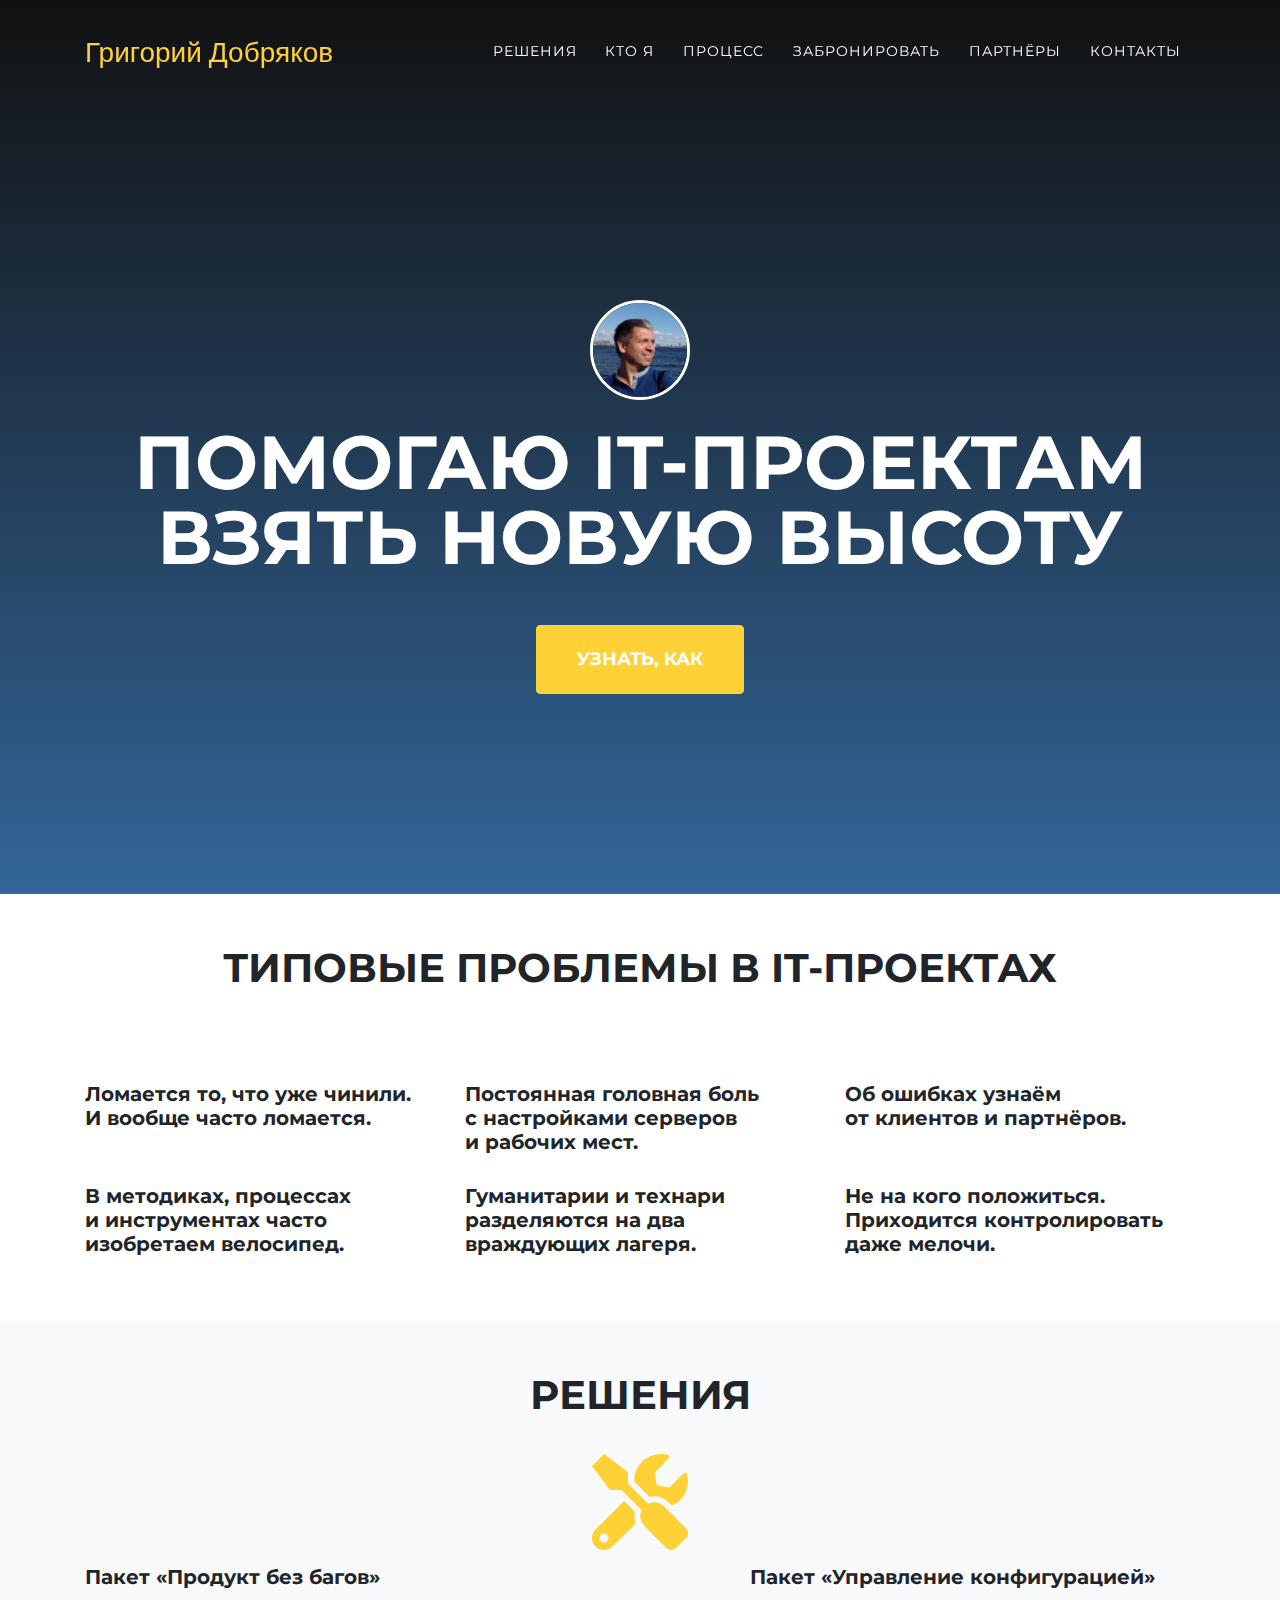
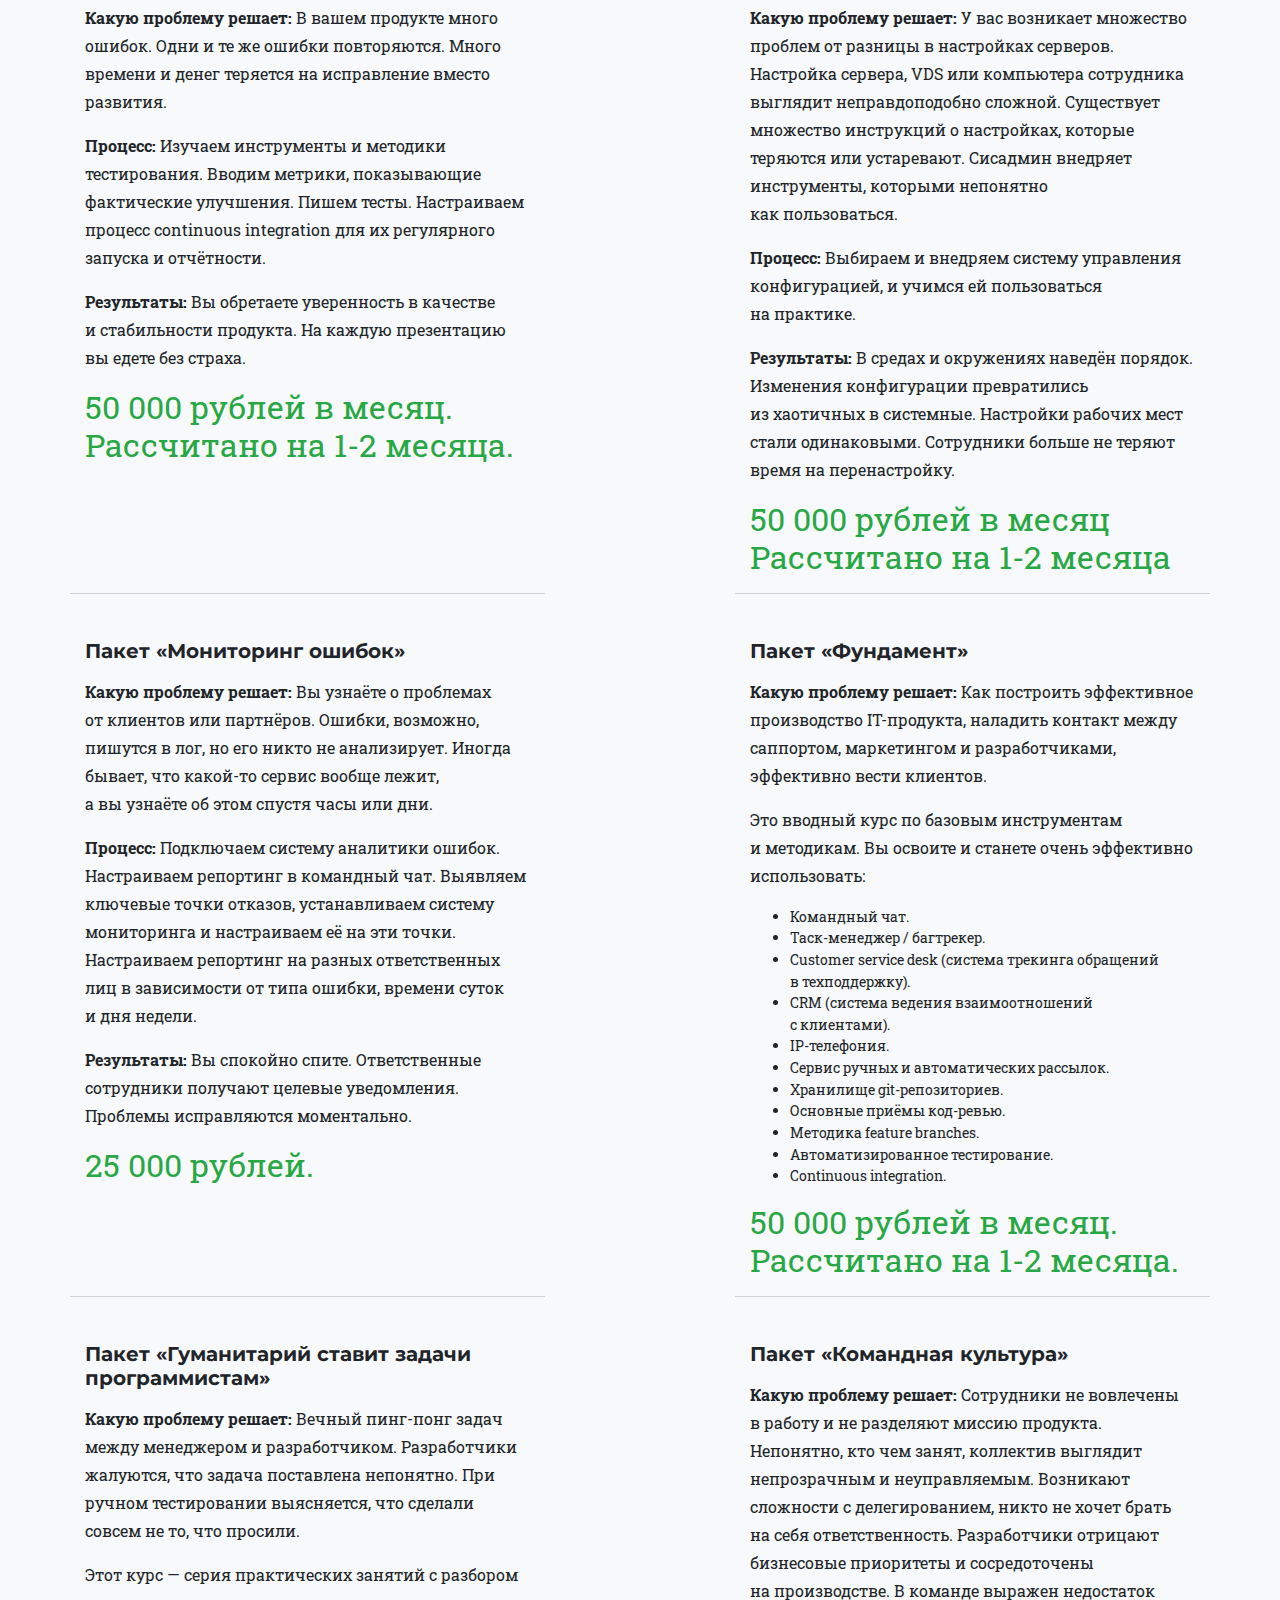
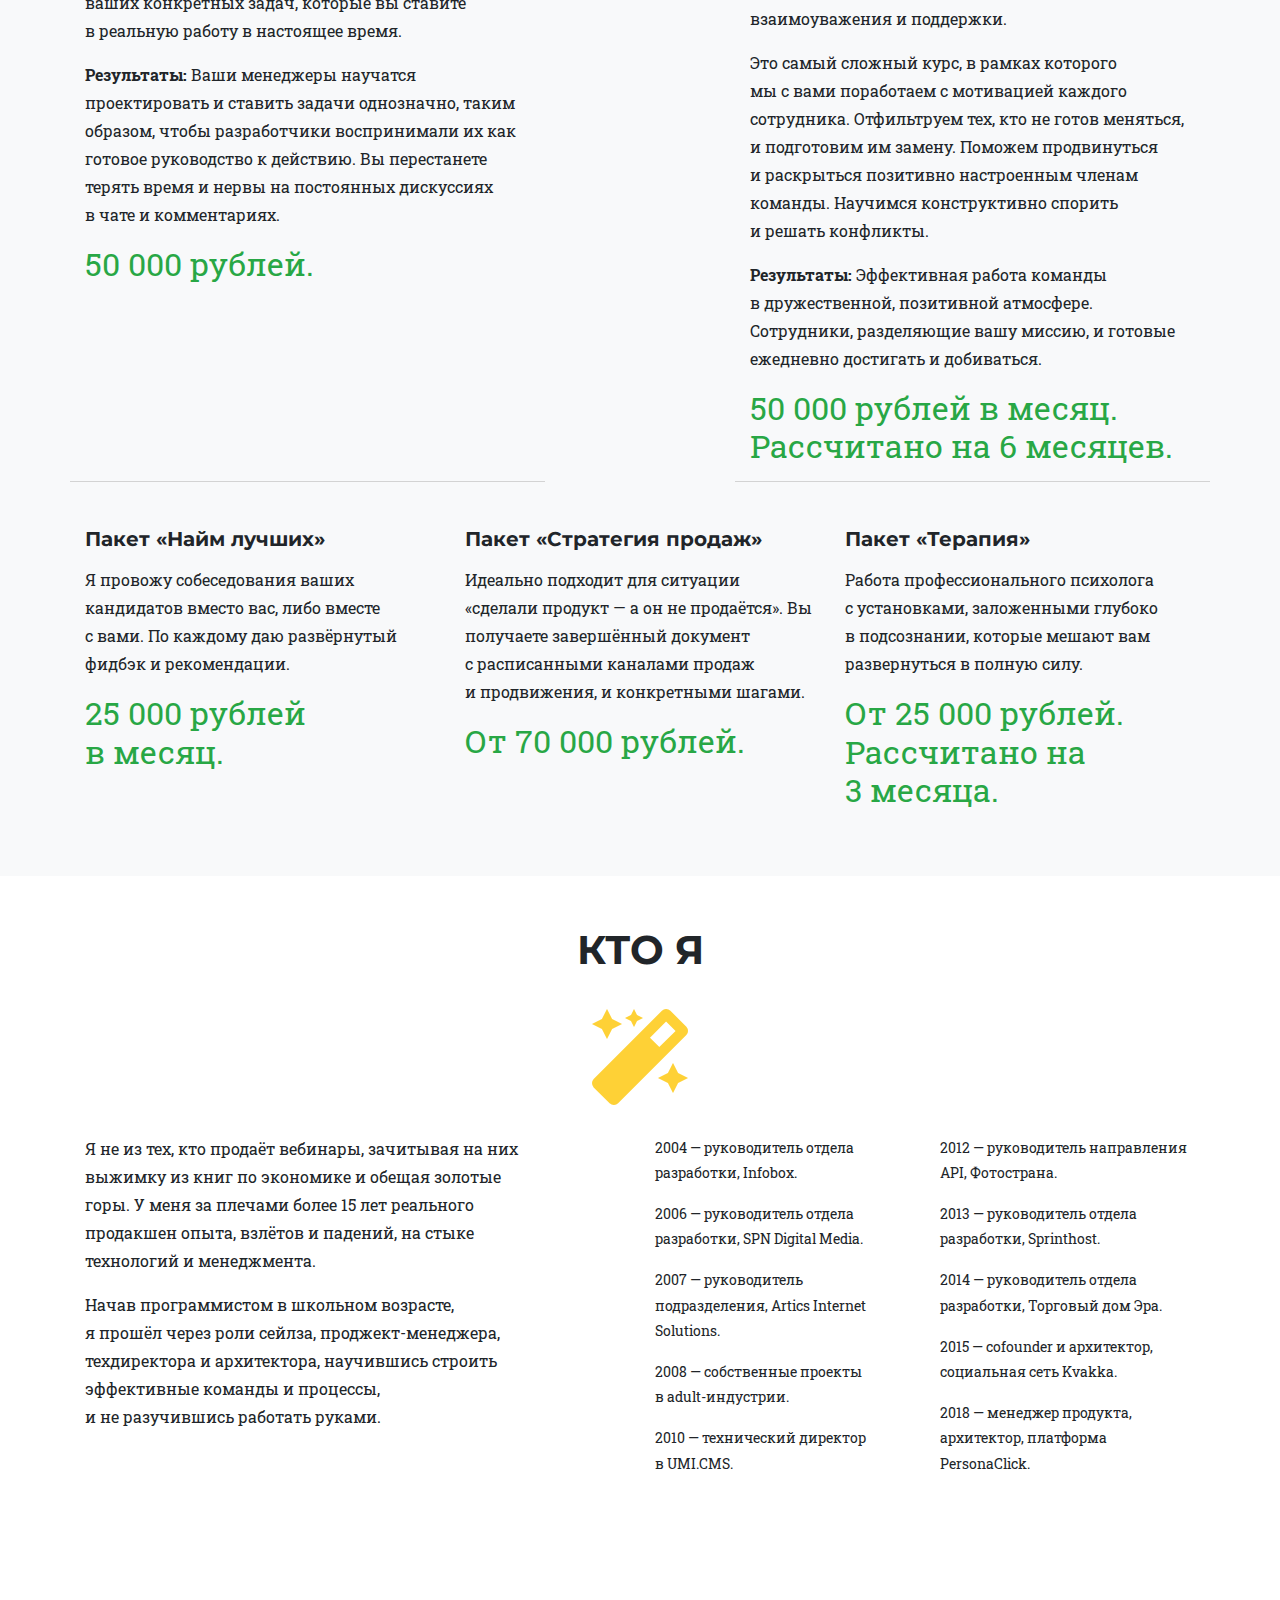
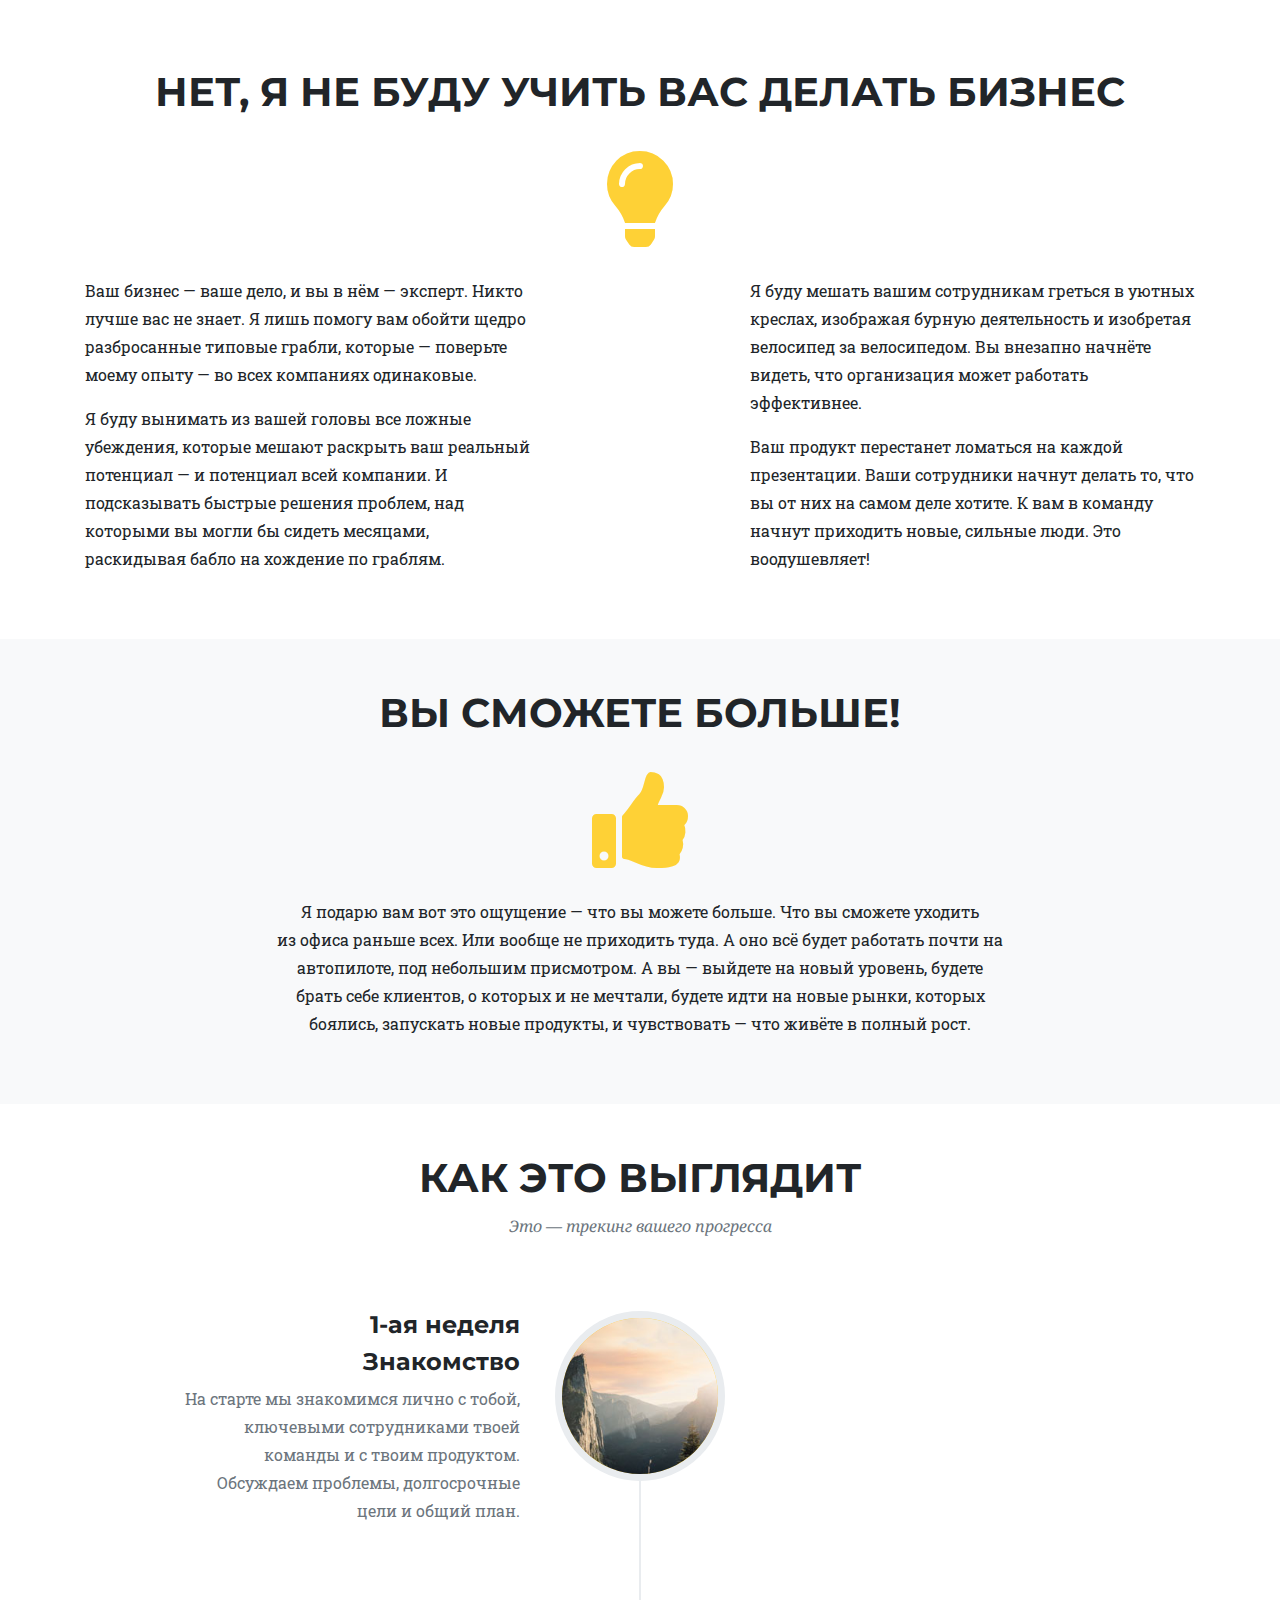
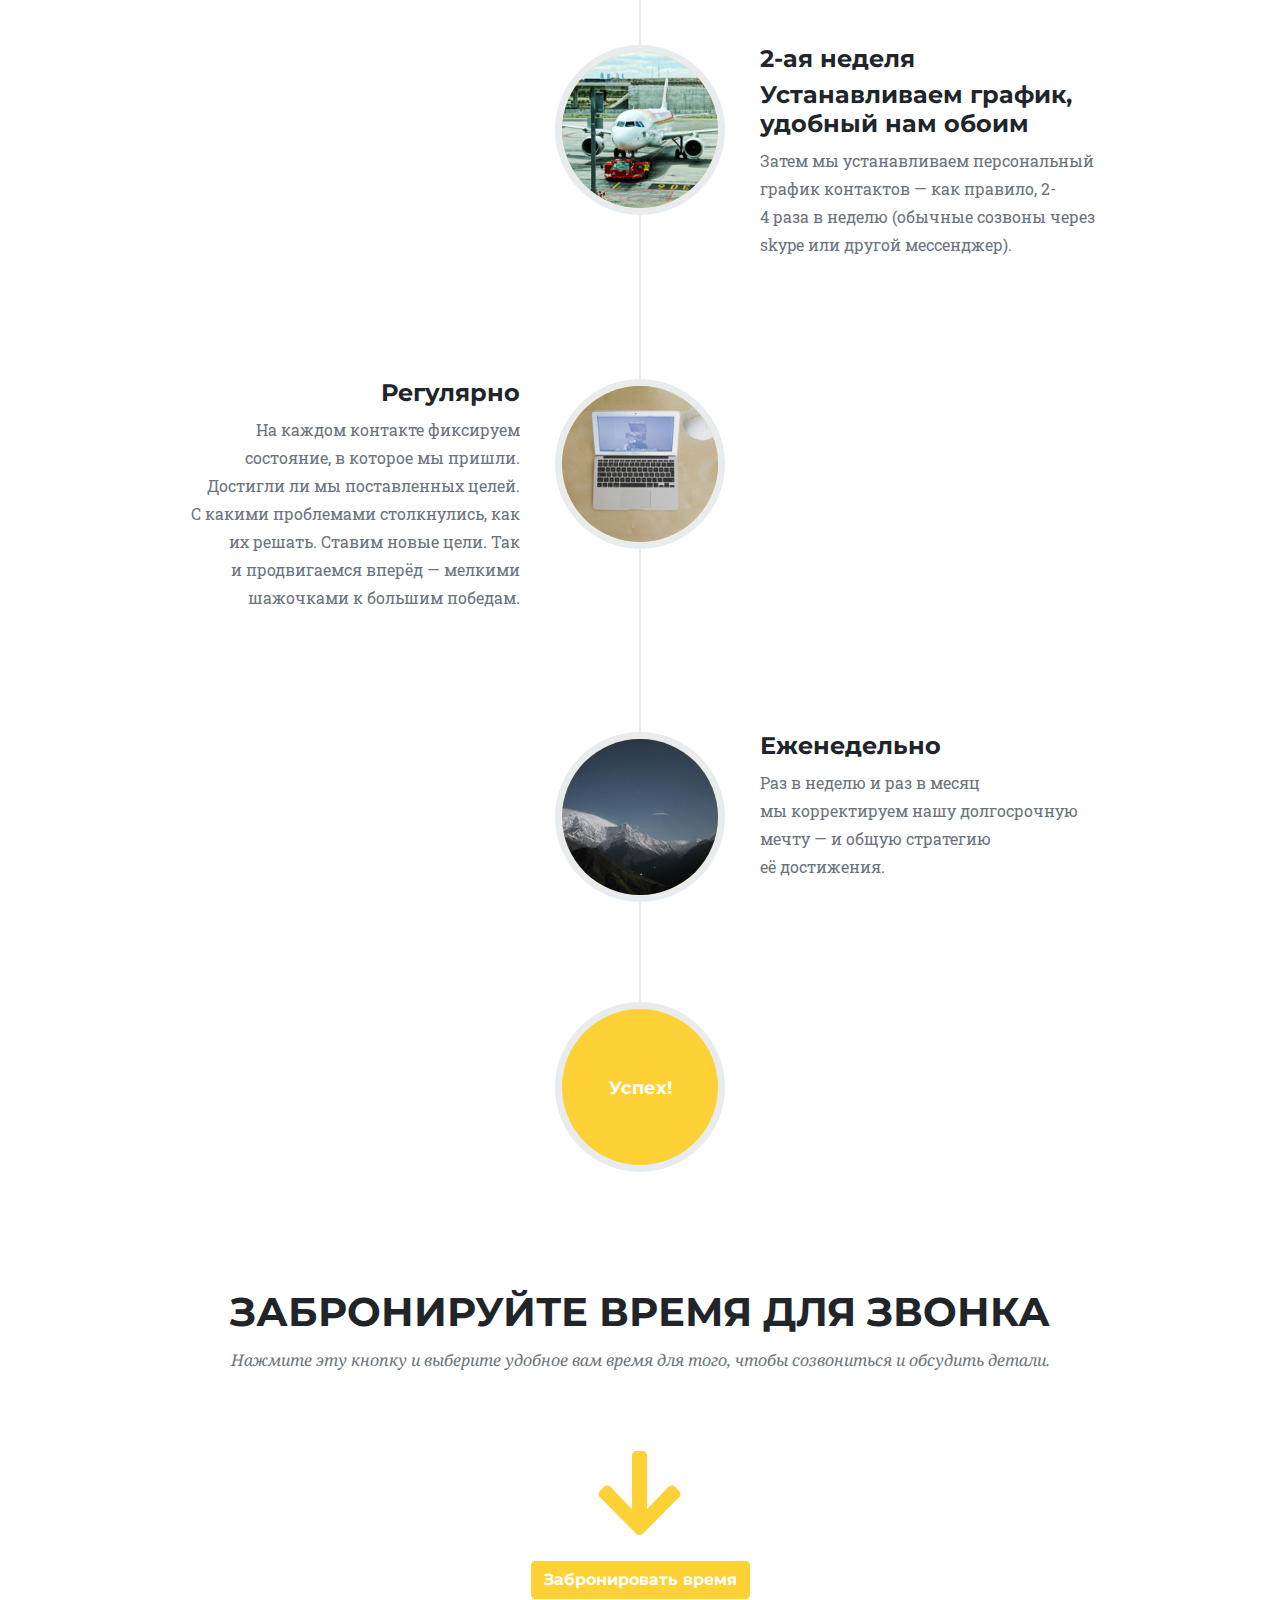
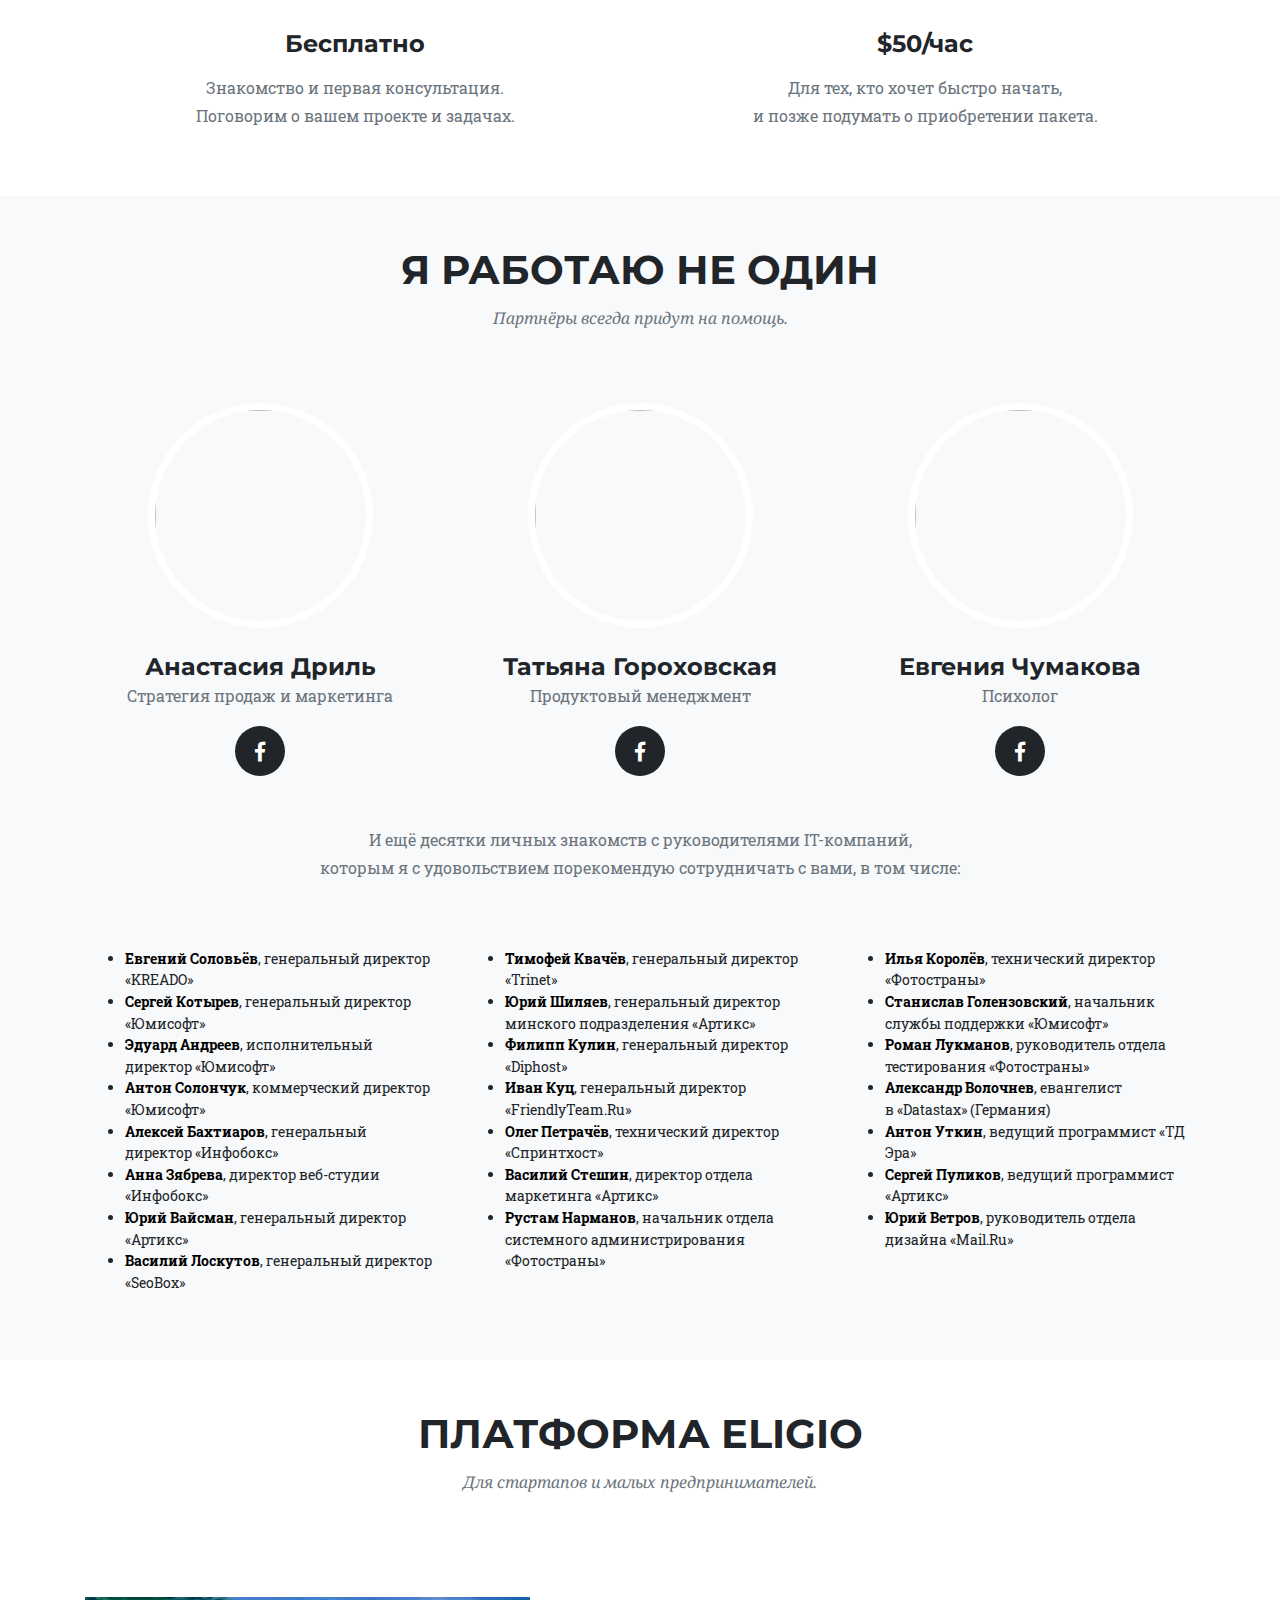
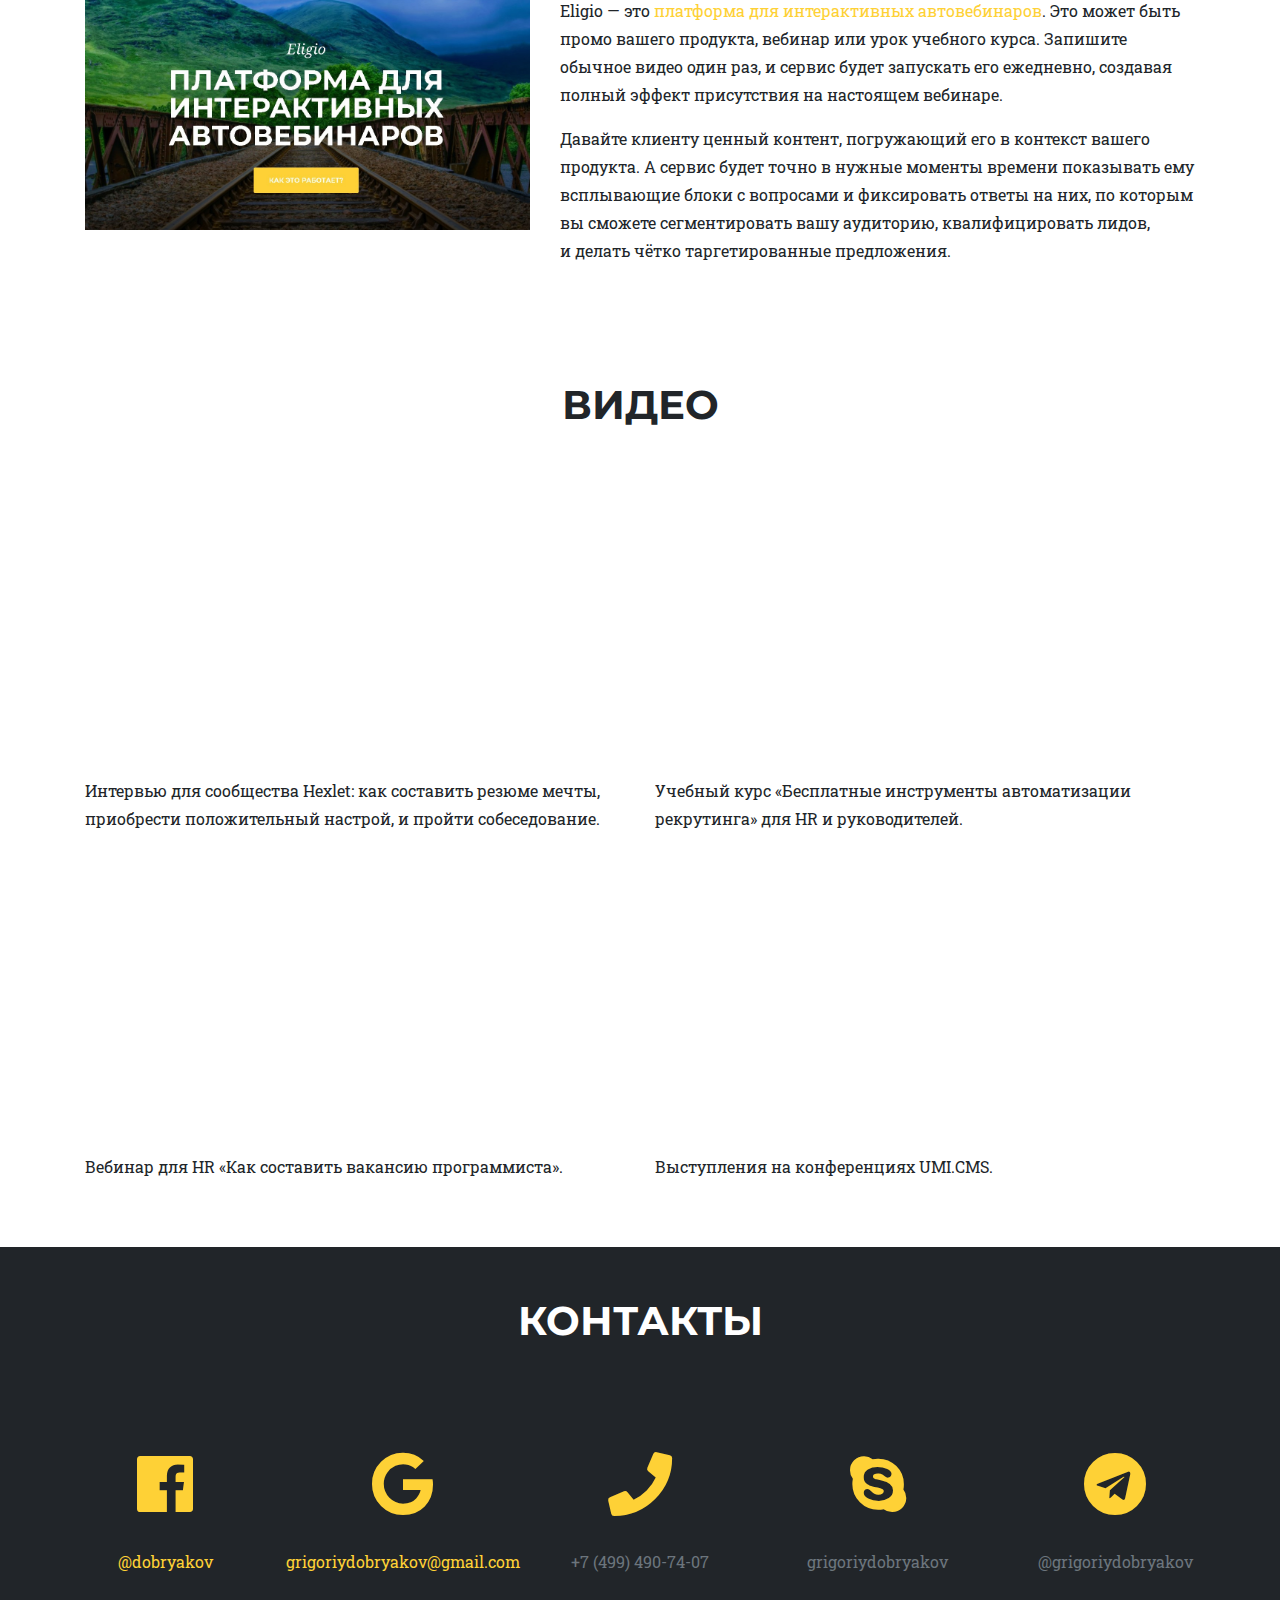
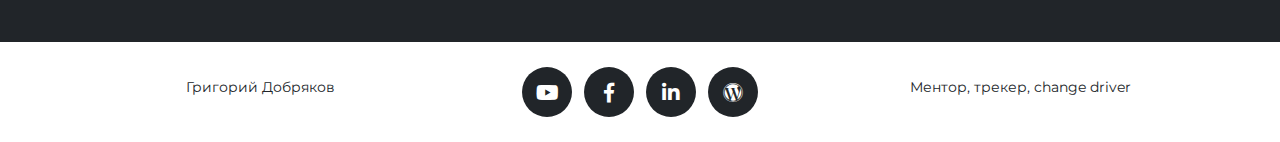
==== index.html @ 37eca369 "fix text" ====
<!DOCTYPE html>
<html lang="en" xmlns="http://www.w3.org/1999/html">

<head>

  <meta charset="utf-8">
  <meta name="viewport" content="width=device-width, initial-scale=1, shrink-to-fit=no">
  <meta name="description" content="">
  <meta name="author" content="">

  <title>Григорий Добряков — ментор, трекер, change driver. Помогаю IT-проектам взять новую высоту.</title>

  <!-- Bootstrap core CSS -->
  <link href="vendor/bootstrap/css/bootstrap.min.css" rel="stylesheet">

  <!-- Custom fonts for this template -->
  <link href="vendor/fontawesome-free/css/all.min.css" rel="stylesheet" type="text/css">
  <link href="https://fonts.googleapis.com/css?family=Montserrat:400,700" rel="stylesheet" type="text/css">
  <link href='https://fonts.googleapis.com/css?family=Kaushan+Script' rel='stylesheet' type='text/css'>
  <link href='https://fonts.googleapis.com/css?family=Droid+Serif:400,700,400italic,700italic' rel='stylesheet' type='text/css'>
  <link href='https://fonts.googleapis.com/css?family=Roboto+Slab:400,100,300,700' rel='stylesheet' type='text/css'>

  <!-- Custom styles for this template -->
  <link href="css/agency.css" rel="stylesheet">

  <style type="text/css">
    .custom-section-header {
      margin-bottom: 30px;
    }
    .section-icon {
      height: 6em; margin-top: 35px;
    }
    .section-icon > i {
      font-size: 6em;
    }
    .custom-logo {
      margin: auto;
      padding: 10px;
    }
    #recommendations a {
      font-weight: bold;
      color: black;
    }
    section {
      padding-top:    50px;
      padding-bottom: 50px;
    }
    .custom-service-block {
      border-bottom: 1px lightgray solid;
      margin-bottom: 30px;
    }
    .custom-service-block-pricing {
      font-size: 200%;
      line-height: 120%;
    }
  </style>

  <!-- Yandex.Metrika counter -->
  <script type="text/javascript" >
    (function(m,e,t,r,i,k,a){m[i]=m[i]||function(){(m[i].a=m[i].a||[]).push(arguments)};
      m[i].l=1*new Date();k=e.createElement(t),a=e.getElementsByTagName(t)[0],k.async=1,k.src=r,a.parentNode.insertBefore(k,a)})
    (window, document, "script", "https://mc.yandex.ru/metrika/tag.js", "ym");

    ym(1926511, "init", {
      clickmap:true,
      trackLinks:true,
      accurateTrackBounce:true,
      webvisor:true
    });
  </script>
  <noscript><div><img src="https://mc.yandex.ru/watch/1926511" style="position:absolute; left:-9999px;" alt="" /></div></noscript>
  <!-- /Yandex.Metrika counter -->

  <!-- Facebook Pixel Code -->
  <script>
    !function(f,b,e,v,n,t,s)
    {if(f.fbq)return;n=f.fbq=function(){n.callMethod?
            n.callMethod.apply(n,arguments):n.queue.push(arguments)};
      if(!f._fbq)f._fbq=n;n.push=n;n.loaded=!0;n.version='2.0';
      n.queue=[];t=b.createElement(e);t.async=!0;
      t.src=v;s=b.getElementsByTagName(e)[0];
      s.parentNode.insertBefore(t,s)}(window, document,'script',
            'https://connect.facebook.net/en_US/fbevents.js');
    fbq('init', '164583120896760');
    fbq('track', 'PageView');
  </script>
  <noscript><img height="1" width="1" style="display:none"
                 src="https://www.facebook.com/tr?id=164583120896760&ev=PageView&noscript=1"
  /></noscript>
  <!-- End Facebook Pixel Code -->

  <!-- Global site tag (gtag.js) - Google Analytics -->
  <script async src="https://www.googletagmanager.com/gtag/js?id=UA-3426598-2"></script>
  <script>
    window.dataLayer = window.dataLayer || [];
    function gtag(){dataLayer.push(arguments);}
    gtag('js', new Date());
    gtag('config', 'UA-3426598-2');
    gtag('config', 'AW-982246509');
  </script>

</head>

<body id="page-top">

  <!-- Navigation -->
  <nav class="navbar navbar-expand-lg navbar-dark fixed-top" id="mainNav">
    <div class="container">
      <a class="navbar-brand js-scroll-trigger" href="#page-top">Григорий Добряков</a>
      <button class="navbar-toggler navbar-toggler-right" type="button" data-toggle="collapse" data-target="#navbarResponsive" aria-controls="navbarResponsive" aria-expanded="false" aria-label="Toggle navigation">
        Menu
        <i class="fas fa-bars"></i>
      </button>
      <div class="collapse navbar-collapse" id="navbarResponsive">
        <ul class="navbar-nav text-uppercase ml-auto">
          <!--<li class="nav-item">
            <a class="nav-link js-scroll-trigger" href="#problems">Проблемы</a>
          </li>-->
          <li class="nav-item">
            <a class="nav-link js-scroll-trigger" href="#solutions">Решения</a>
          </li>
          <li class="nav-item">
            <a class="nav-link js-scroll-trigger" href="#experience">Кто я</a>
          </li>
          <!--<li class="nav-item">
            <a class="nav-link js-scroll-trigger" href="#business">Что</a>
          </li>-->
          <!--<li class="nav-item">
            <a class="nav-link js-scroll-trigger" href="#appropriate">Кому</a>
          </li>-->
          <!--<li class="nav-item">
            <a class="nav-link js-scroll-trigger" href="#portfolio">Portfolio</a>
          </li>-->
          <li class="nav-item">
            <a class="nav-link js-scroll-trigger" href="#process">Процесс</a>
          </li>
          <li class="nav-item">
            <a class="nav-link js-scroll-trigger" href="#booking">Забронировать</a>
          </li>
          <li class="nav-item">
            <a class="nav-link js-scroll-trigger" href="#team">Партнёры</a>
          </li>
          <li class="nav-item">
            <a class="nav-link js-scroll-trigger" href="#contact">Контакты</a>
          </li>
        </ul>
      </div>
    </div>
  </nav>

  <!-- Header -->
  <header class="masthead" style="background: linear-gradient(0deg, #336699, #111111)">
    <div class="container">
      <div class="intro-text">
        <div class="intro-lead-in"><img class="rounded-circle img-fluid" src="img/face-in-round.jpg" style="height: 100px; border: 3px white solid;"></div>
        <div class="intro-heading text-uppercase">Помогаю IT-проектам взять новую высоту</div>
        <a class="btn btn-primary btn-xl text-uppercase js-scroll-trigger" href="#problems">Узнать, как</a>
      </div>
    </div>
  </header>

<!--
  <section class="bg-light" id="about">
    <div class="container">
      <div class="row custom-section-header">
        <div class="col-lg-12 text-center">
          <h2 class="section-heading text-uppercase">Я — change driver</h2>
          <div class="section-icon"><i class="fas fa-rocket fa-stack-2x text-primary"></i></div>
        </div>
      </div>
      <div class="row">
        <div class="col-lg-5 text-left">
          <p>Когда-то у меня всё было так же. Процессы не&nbsp;отстроены, в продукте баги, сотрудники косячат, отделы не взаимодействуют между собой. Партнёры смотрели свысока, клиенты писали нелестные отзывы в интернете. Я&nbsp;приходил в офис раньше всех и&nbsp;уходил последним, а дома просто падал лицом в&nbsp;кровать.</p>
          <p>Этому нужно было поставить жирную точку.</p>
        </div>
        <div class="col-lg-2 text-center">
        </div>
        <div class="col-lg-5 text-left">
          <p>Теперь я не такой. Теперь я работаю 4 часа в&nbsp;день, провожу время с близкими людьми, катаюсь на лыжах и велосипеде, записываю учебные курсы. И&nbsp;помогаю тем, кому ещё только предстоит пройти этот путь.</p>
          <p>Я работаю с небольшими компаниями в IT, которые созрели для того, чтобы сделать следующий качественный скачок, но пока не&nbsp;могут. Что-то сдерживает. Что-то мешает. И я помогаю это сделать — преодолеть и&nbsp;выйти на следующий уровень.</p>
        </div>
      </div>
    </div>
  </section>
  -->

  <section class="" id="problems">
    <div class="container">
      <div class="row">
        <div class="col-lg-12 text-center">
          <h2 class="section-heading text-uppercase">Типовые проблемы в IT-проектах</h2>
          <h3 class="section-subheading text-muted"></h3>
        </div>
      </div>
      <div class="row text-left">
        <div class="col-md-4">
          <h5 class="service-heading">Ломается то, что уже чинили. И&nbsp;вообще часто ломается.</h5>
        </div>
        <div class="col-md-4">
          <h5 class="service-heading">Постоянная головная боль с&nbsp;настройками серверов и&nbsp;рабочих мест.</h5>
        </div>
        <div class="col-md-4">
          <h5 class="service-heading">Об ошибках узнаём от&nbsp;клиентов и&nbsp;партнёров.</h5>
        </div>
      </div>
      <div class="row text-left">
        <div class="col-md-4">
          <h5 class="service-heading">В методиках, процессах и&nbsp;инструментах часто изобретаем велосипед.</h5>
        </div>
        <div class="col-md-4">
          <h5 class="service-heading">Гуманитарии и технари разделяются на&nbsp;два враждующих лагеря.</h5>
        </div>
        <div class="col-md-4">
          <h5 class="service-heading">Не на кого положиться. Приходится контролировать даже мелочи.</h5>
        </div>
      </div>
    </div>
  </section>

  <section class="bg-light" id="solutions">
    <div class="container">
      <div class="row">
        <div class="col-lg-12 text-center">
          <h2 class="section-heading text-uppercase">Решения</h2>
          <div class="section-icon"><i class="fas fa-tools fa-stack-2x text-primary"></i></div>
          <!--<h3 class="section-subheading text-muted"></h3>-->
        </div>
      </div>
      <div class="row text-left">
        <div class="col-md-5 custom-service-block">
          <h5 class="service-heading">Пакет &laquo;Продукт без багов&raquo;</h5>
          <p>
            <strong>Какую проблему решает:</strong>
            В&nbsp;вашем продукте много ошибок.
            Одни и те же ошибки повторяются.
            Много времени и денег теряется на исправление вместо развития.
          </p>
          <p>
            <strong>Процесс:</strong>
            Изучаем инструменты и&nbsp;методики тестирования.
            Вводим метрики, показывающие фактические улучшения.
            Пишем тесты.
            Настраиваем процесс continuous integration для их&nbsp;регулярного запуска и&nbsp;отчётности.
          </p>
          <p>
            <strong>Результаты:</strong>
            Вы обретаете уверенность в&nbsp;качестве и&nbsp;стабильности  продукта.
            На каждую презентацию вы&nbsp;едете без&nbsp;страха.
          </p>
          <p class="text-success custom-service-block-pricing">
            50&nbsp;000 рублей в&nbsp;месяц.
            <br>
            Рассчитано на&nbsp;1-2&nbsp;месяца.
          </p>
        </div>
        <div class="col-md-2"></div>
        <div class="col-md-5 custom-service-block">
          <h5 class="service-heading">Пакет &laquo;Управление конфигурацией&raquo;</h5>
          <p>
            <strong>Какую проблему решает:</strong>
            У вас возникает множество проблем от&nbsp;разницы в&nbsp;настройках серверов.
            Настройка сервера, VDS или компьютера сотрудника выглядит неправдоподобно сложной.
            Существует множество инструкций о&nbsp;настройках, которые теряются или&nbsp;устаревают.
            Сисадмин внедряет инструменты, которыми непонятно как&nbsp;пользоваться.
          </p>
          <p>
            <strong>Процесс:</strong>
            Выбираем и&nbsp;внедряем систему управления конфигурацией, и&nbsp;учимся ей&nbsp;пользоваться на&nbsp;практике.
          </p>
          <p>
            <strong>Результаты:</strong>
            В средах и&nbsp;окружениях наведён порядок.
            Изменения конфигурации превратились из&nbsp;хаотичных в&nbsp;системные.
            Настройки рабочих мест стали одинаковыми.
            Сотрудники больше не&nbsp;теряют время на&nbsp;перенастройку.
          </p>
          <p class="text-success custom-service-block-pricing">
            50&nbsp;000 рублей в&nbsp;месяц
            <br>
            Рассчитано на 1-2&nbsp;месяца
          </p>
        </div>
      </div>
      <div class="row text-left">
        <div class="col-md-5 custom-service-block">
          <h5 class="service-heading">Пакет &laquo;Мониторинг ошибок&raquo;</h5>
          <p>
            <strong>Какую проблему решает:</strong>
            Вы узнаёте о&nbsp;проблемах от&nbsp;клиентов или&nbsp;партнёров. Ошибки, возможно, пишутся в&nbsp;лог, но&nbsp;его&nbsp;никто не&nbsp;анализирует.
            Иногда бывает, что какой-то сервис вообще лежит, а&nbsp;вы&nbsp;узнаёте об&nbsp;этом спустя часы или&nbsp;дни.
          </p>
          <p>
            <strong>Процесс:</strong>
            Подключаем систему аналитики ошибок.
            Настраиваем репортинг в&nbsp;командный чат.
            Выявляем ключевые точки отказов, устанавливаем систему мониторинга и&nbsp;настраиваем её&nbsp;на&nbsp;эти&nbsp;точки.
            Настраиваем репортинг на&nbsp;разных ответственных лиц в&nbsp;зависимости от&nbsp;типа ошибки, времени суток и&nbsp;дня&nbsp;недели.
          </p>
          <p>
            <strong>Результаты:</strong>
            Вы&nbsp;спокойно спите.
            Ответственные сотрудники получают целевые уведомления.
            Проблемы исправляются моментально.
          </p>
          <p class="text-success custom-service-block-pricing">
            25&nbsp;000 рублей.
          </p>
        </div>
        <div class="col-md-2"></div>
        <div class="col-md-5 custom-service-block">
          <h5 class="service-heading">Пакет &laquo;Фундамент&raquo;</h5>
          <p>
            <strong>Какую проблему решает:</strong>
            Как построить эффективное производство IT-продукта, наладить контакт между саппортом, маркетингом и&nbsp;разработчиками, эффективно вести клиентов.
          </p>
          <p>
            Это вводный курс по&nbsp;базовым инструментам и&nbsp;методикам. Вы&nbsp;освоите и&nbsp;станете очень эффективно использовать:
          </p>
          <ul style="font-size: 90%;">
            <li>Командный чат.</li>
            <li>Таск-менеджер / багтрекер.</li>
            <li>Customer service desk (система трекинга обращений в&nbsp;техподдержку).</li>
            <li>CRM (система ведения взаимоотношений с&nbsp;клиентами).</li>
            <li>IP-телефония.</li>
            <li>Сервис ручных и автоматических рассылок.</li>
            <li>Хранилище git-репозиториев.</li>
            <li>Основные приёмы код-ревью.</li>
            <li>Методика feature branches.</li>
            <li>Автоматизированное тестирование.</li>
            <li>Continuous integration.</li>
          </ul>
          <p class="text-success custom-service-block-pricing">
            50&nbsp;000 рублей в&nbsp;месяц.
            <br>
            Рассчитано на&nbsp;1-2&nbsp;месяца.
          </p>
        </div>
      </div>
      <div class="row text-left">
        <div class="col-md-5 custom-service-block">
          <h5 class="service-heading">Пакет &laquo;Гуманитарий ставит задачи программистам&raquo;</h5>
          <p>
            <strong>Какую проблему решает:</strong>
            Вечный пинг-понг задач между менеджером и&nbsp;разработчиком.
            Разработчики жалуются, что&nbsp;задача поставлена непонятно.
            При ручном тестировании выясняется, что&nbsp;сделали совсем не&nbsp;то, что&nbsp;просили.
          </p>
          <p>
            Этот курс — серия практических занятий с&nbsp;разбором ваших конкретных задач, которые вы&nbsp;ставите в&nbsp;реальную работу в&nbsp;настоящее время.
          </p>
          <p>
            <strong>Результаты:</strong>
            Ваши менеджеры научатся проектировать и&nbsp;ставить задачи однозначно, таким образом, чтобы разработчики воспринимали их&nbsp;как готовое руководство к&nbsp;действию.
            Вы перестанете терять время и&nbsp;нервы на&nbsp;постоянных дискуссиях в&nbsp;чате и&nbsp;комментариях.
          </p>
          <p class="text-success custom-service-block-pricing">
            50&nbsp;000 рублей.
          </p>
        </div>
        <div class="col-md-2"></div>
        <div class="col-md-5 custom-service-block">
          <h5 class="service-heading">Пакет &laquo;Командная культура&raquo;</h5>
          <p>
            <strong>Какую проблему решает:</strong>
            Сотрудники не&nbsp;вовлечены в&nbsp;работу и&nbsp;не&nbsp;разделяют миссию продукта.
            Непонятно, кто&nbsp;чем&nbsp;занят, коллектив выглядит непрозрачным и&nbsp;неуправляемым.
            Возникают сложности с&nbsp;делегированием, никто не&nbsp;хочет брать на&nbsp;себя ответственность.
            Разработчики отрицают бизнесовые приоритеты и&nbsp;сосредоточены на&nbsp;производстве.
            В&nbsp;команде выражен недостаток взаимоуважения и&nbsp;поддержки.
          </p>
          <p>
            Это самый сложный курс, в&nbsp;рамках которого мы&nbsp;с&nbsp;вами поработаем с&nbsp;мотивацией каждого сотрудника.
            Отфильтруем тех, кто не готов меняться, и&nbsp;подготовим им&nbsp;замену.
            Поможем продвинуться и&nbsp;раскрыться позитивно настроенным членам команды.
            Научимся конструктивно спорить и&nbsp;решать конфликты.
          </p>
          <p>
            <strong>Результаты:</strong>
            Эффективная работа команды в&nbsp;дружественной, позитивной атмосфере.
            Сотрудники, разделяющие вашу миссию, и&nbsp;готовые ежедневно достигать и&nbsp;добиваться.
          </p>
          <p class="text-success custom-service-block-pricing">
            50&nbsp;000 рублей в&nbsp;месяц.
            <br>
            Рассчитано на&nbsp;6&nbsp;месяцев.
          </p>
        </div>
      </div>
      <div class="row text-left">
        <div class="col-md-4 ">
          <h5 class="service-heading">Пакет &laquo;Найм лучших&raquo;</h5>
          <p>
            Я провожу собеседования ваших кандидатов вместо вас, либо вместе с&nbsp;вами. По каждому даю развёрнутый фидбэк и&nbsp;рекомендации.
          </p>
          <p class="text-success custom-service-block-pricing">
            25&nbsp;000 рублей в&nbsp;месяц.
          </p>
        </div>
        <div class="col-md-4 ">
          <h5 class="service-heading">Пакет &laquo;Стратегия продаж&raquo;</h5>
          <p>
            Идеально подходит для ситуации &laquo;сделали продукт — а&nbsp;он&nbsp;не&nbsp;продаётся&raquo;.
            Вы получаете завершённый документ с&nbsp;расписанными каналами продаж и&nbsp;продвижения, и&nbsp;конкретными шагами.
          </p>
          <p class="text-success custom-service-block-pricing">
            От 70&nbsp;000 рублей.
          </p>
        </div>
        <div class="col-md-4 ">
          <h5 class="service-heading">Пакет &laquo;Терапия&raquo;</h5>
          <p>
            Работа профессионального психолога с&nbsp;установками, заложенными глубоко в&nbsp;подсознании, которые мешают вам развернуться в&nbsp;полную силу.
          </p>
          <p class="text-success custom-service-block-pricing">
            От 25&nbsp;000 рублей.
            <br>
            Рассчитано на 3&nbsp;месяца.
          </p>
        </div>
      </div>
    </div>
  </section>


  <section class="" id="experience" style="padding-bottom: 10px;" data-conversion-id="AW-982246509/rHLbCLvr7pgBEO3Ir9QD">
    <div class="container">
      <div class="row custom-section-header">
        <div class="col-lg-12 text-center">
          <h2 class="section-heading text-uppercase text-truncate">Кто я</h2>
          <div class="section-icon"><i class="fas fa-magic fa-stack-2x text-primary"></i></div>
        </div>
      </div>
      <div class="row">
        <div class="col-lg-5 text-left">
          <p>Я не из тех, кто продаёт вебинары, зачитывая на них выжимку из книг по экономике и обещая золотые горы. У меня за плечами более 15 лет реального продакшен опыта, взлётов и падений, на стыке технологий и&nbsp;менеджмента.</p>
          <p>Начав программистом в школьном возрасте, я&nbsp;прошёл через роли сейлза, проджект-менеджера, техдиректора и архитектора, научившись строить эффективные команды и процессы, и&nbsp;не&nbsp;разучившись работать руками.</p>
        </div>
        <div class="col-lg-1 text-left">
        </div>
        <div class="col-lg-3 text-left" style="font-size: 90%;">
          <p>2004 — руководитель отдела разработки, Infobox.</p>
          <p>2006 — руководитель отдела разработки, SPN Digital Media.</p>
          <p>2007 — руководитель подразделения, Artics Internet Solutions.</p>
          <p>2008 — собственные проекты в&nbsp;adult-индустрии.</p>
          <p>2010 — технический директор в&nbsp;UMI.CMS.</p>
        </div>
        <div class="col-lg-3 text-left" style="font-size: 90%;">
          <p>2012 — руководитель направления API, Фотострана.</p>
          <p>2013 — руководитель отдела разработки, Sprinthost.</p>
          <p>2014 — руководитель отдела разработки, Торговый дом Эра.</p>
          <p>2015 — cofounder и архитектор, социальная сеть Kvakka.</p>
          <p>2018 — менеджер продукта, архитектор, платформа PersonaClick.</p>
        </div>
      </div>
    </div>
  </section>

  <!-- Clients -->
  <section class="py-5">
    <div class="container">
      <div class="row">
        <div class="col-sm-2 custom-logo">
          <img class="img-fluid d-block mx-auto" src="img/logos/ib.png" alt="">
        </div>
        <div class="col-sm-2 custom-logo">
          <img class="img-fluid d-block mx-auto" src="img/logos/spn2.jpg" alt="">
        </div>
        <div class="col-sm-2 custom-logo">
          <img class="img-fluid d-block mx-auto" src="img/logos/artics.jpg" alt="">
        </div>
        <div class="col-sm-2 custom-logo">
          <img class="img-fluid d-block mx-auto" src="img/logos/fotostrana4.jpg" alt="">
        </div>
        <div class="col-sm-2 custom-logo">
          <img class="img-fluid d-block mx-auto" src="img/logos/umi2.jpg" alt="">
        </div>
        <div class="col-sm-2 custom-logo">
          <img class="img-fluid d-block mx-auto" src="img/logos/kvakka4.jpg" alt="">
        </div>
      </div>
    </div>
  </section>

<!--
  <section class="bg-light" id="how">
    <div class="container">
      <div class="row custom-section-header">
        <div class="col-lg-12 text-center">
          <h2 class="section-heading text-uppercase">Волшебной кнопки не существует</h2>
          <div class="section-icon"><i class="fas fa-magic fa-stack-2x text-primary"></i></div>
        </div>
      </div>
      <div class="row">
        <div class="col-lg-2">
        </div>
        <div class="col-lg-8 text-center">
          <p>Нет никакой волшебной методики. Я&nbsp;буду работать непосредственно с твоей головой. И&nbsp;с&nbsp;головами твоих ключевых сотрудников. Все проблемы организации — там.</p>
          <p>Не&nbsp;в&nbsp;инструментах и не в регламентах. А&nbsp;в&nbsp;голове, в культуре, в мотивах людей. В&nbsp;неумении удерживать фокус внимания, в&nbsp;неумении распоряжаться временем, неумении делегировать и формировать команду, в неумении сбрасывать балласт, в&nbsp;банальном неумении эффективно общаться между собой.</p>
        </div>
        <div class="col-lg-2">
        </div>
      </div>
    </div>
  </section>
  -->

  <section class="" id="business">
    <div class="container">
      <div class="row custom-section-header">
        <div class="col-lg-12 text-center">
          <h2 class="section-heading text-uppercase">Нет, я не буду учить вас делать бизнес</h2>
          <div class="section-icon"><i class="fas fa-lightbulb fa-stack-2x text-primary" style="font-size: 6em;"></i></div>
        </div>
      </div>
      <div class="row">
        <div class="col-lg-5 text-left">
          <p>Ваш бизнес — ваше дело, и вы в нём — эксперт. Никто лучше вас не знает. Я лишь помогу вам обойти щедро разбросанные типовые грабли, которые — поверьте моему опыту — во&nbsp;всех компаниях одинаковые.</p>
          <p>Я буду вынимать из вашей головы все ложные убеждения, которые мешают раскрыть ваш реальный потенциал — и потенциал всей компании. И подсказывать быстрые решения проблем, над которыми вы могли бы сидеть месяцами, раскидывая бабло на&nbsp;хождение по граблям.</p>
        </div>
        <div class="col-lg-2 text-center">
        </div>
        <div class="col-lg-5 text-left">
          <p>Я буду мешать вашим сотрудникам греться в&nbsp;уютных креслах, изображая бурную деятельность и изобретая велосипед за&nbsp;велосипедом. Вы внезапно начнёте видеть, что организация может работать эффективнее.</p>
          <p>Ваш продукт перестанет ломаться на каждой презентации. Ваши сотрудники начнут делать то, что вы от них на самом деле хотите. К&nbsp;вам в команду начнут приходить новые, сильные люди. Это воодушевляет!</p>
        </div>
      </div>
    </div>
  </section>


  <section class="bg-light" id="youcan">
    <div class="container">
      <div class="row custom-section-header">
        <div class="col-lg-12 text-center">
          <h2 class="section-heading text-uppercase">Вы сможете больше!</h2>
          <div class="section-icon"><i class="fas fa-thumbs-up fa-stack-2x text-primary"></i></div>
        </div>
      </div>
      <div class="row">
        <div class="col-lg-2">
        </div>
        <div class="col-lg-8 text-center">
          <p>Я подарю вам вот это ощущение — что вы можете больше. Что вы сможете уходить из&nbsp;офиса раньше всех. Или вообще не приходить туда. А&nbsp;оно всё будет работать почти на автопилоте, под небольшим присмотром. А&nbsp;вы — выйдете на новый уровень, будете брать себе клиентов, о которых и не мечтали, будете идти на новые рынки, которых боялись, запускать новые продукты, и&nbsp;чувствовать — что живёте в полный рост.</p>
        </div>
        <div class="col-lg-2">
        </div>
      </div>
    </div>
  </section>

  <!-- Services -->
  <!--
  <section class="" id="appropriate">
    <div class="container">
      <div class="row">
        <div class="col-lg-12 text-center">
          <h2 class="section-heading text-uppercase">Кому это подойдёт</h2>
          <h3 class="section-subheading text-muted"></h3>
        </div>
      </div>
      <div class="row text-center">
        <div class="col-md-4">
          <span class="fa-stack fa-4x">
            <i class="fas fa-circle fa-stack-2x text-primary"></i>
            <i class="fas fa-shopping-cart fa-stack-1x fa-inverse"></i>
          </span>
          <h4 class="service-heading">Перешагнули MVP</h4>
          <p class="text-muted">Для тех, у кого пошли первые продажи, ручного управления уже недостаточно — хочется систематизации и порядка.</p>
        </div>
        <div class="col-md-4">
          <span class="fa-stack fa-4x">
            <i class="fas fa-circle fa-stack-2x text-primary"></i>
            <i class="fas fa-rocket fa-stack-1x fa-inverse"></i>
          </span>
          <h4 class="service-heading">Хотим инвестиций</h4>
          <p class="text-muted">Для тех, кто хочет привлечь первые чужие деньги или выйти на новый раунд инвестиций.</p>
        </div>
        <div class="col-md-4">
          <span class="fa-stack fa-4x">
            <i class="fas fa-circle fa-stack-2x text-primary"></i>
            <i class="fas fa-globe-americas fa-stack-1x fa-inverse"></i>
          </span>
          <h4 class="service-heading">Захватим мир</h4>
          <p class="text-muted">Для тех, кто планирует масштабирование и&nbsp;выход на рынки других стран.</p>
        </div>
      </div>
    </div>
  </section>
  -->

  <!-- Portfolio Grid -->
  <!--<section class="bg-light" id="portfolio">
    <div class="container">
      <div class="row">
        <div class="col-lg-12 text-center">
          <h2 class="section-heading text-uppercase">Portfolio</h2>
          <h3 class="section-subheading text-muted">Lorem ipsum dolor sit amet consectetur.</h3>
        </div>
      </div>
      <div class="row">
        <div class="col-md-4 col-sm-6 portfolio-item">
          <a class="portfolio-link" data-toggle="modal" href="#portfolioModal1">
            <div class="portfolio-hover">
              <div class="portfolio-hover-content">
                <i class="fas fa-plus fa-3x"></i>
              </div>
            </div>
            <img class="img-fluid" src="img/portfolio/01-thumbnail.jpg" alt="">
          </a>
          <div class="portfolio-caption">
            <h4>Threads</h4>
            <p class="text-muted">Illustration</p>
          </div>
        </div>
        <div class="col-md-4 col-sm-6 portfolio-item">
          <a class="portfolio-link" data-toggle="modal" href="#portfolioModal2">
            <div class="portfolio-hover">
              <div class="portfolio-hover-content">
                <i class="fas fa-plus fa-3x"></i>
              </div>
            </div>
            <img class="img-fluid" src="img/portfolio/02-thumbnail.jpg" alt="">
          </a>
          <div class="portfolio-caption">
            <h4>Explore</h4>
            <p class="text-muted">Graphic Design</p>
          </div>
        </div>
        <div class="col-md-4 col-sm-6 portfolio-item">
          <a class="portfolio-link" data-toggle="modal" href="#portfolioModal3">
            <div class="portfolio-hover">
              <div class="portfolio-hover-content">
                <i class="fas fa-plus fa-3x"></i>
              </div>
            </div>
            <img class="img-fluid" src="img/portfolio/03-thumbnail.jpg" alt="">
          </a>
          <div class="portfolio-caption">
            <h4>Finish</h4>
            <p class="text-muted">Identity</p>
          </div>
        </div>
        <div class="col-md-4 col-sm-6 portfolio-item">
          <a class="portfolio-link" data-toggle="modal" href="#portfolioModal4">
            <div class="portfolio-hover">
              <div class="portfolio-hover-content">
                <i class="fas fa-plus fa-3x"></i>
              </div>
            </div>
            <img class="img-fluid" src="img/portfolio/04-thumbnail.jpg" alt="">
          </a>
          <div class="portfolio-caption">
            <h4>Lines</h4>
            <p class="text-muted">Branding</p>
          </div>
        </div>
        <div class="col-md-4 col-sm-6 portfolio-item">
          <a class="portfolio-link" data-toggle="modal" href="#portfolioModal5">
            <div class="portfolio-hover">
              <div class="portfolio-hover-content">
                <i class="fas fa-plus fa-3x"></i>
              </div>
            </div>
            <img class="img-fluid" src="img/portfolio/05-thumbnail.jpg" alt="">
          </a>
          <div class="portfolio-caption">
            <h4>Southwest</h4>
            <p class="text-muted">Website Design</p>
          </div>
        </div>
        <div class="col-md-4 col-sm-6 portfolio-item">
          <a class="portfolio-link" data-toggle="modal" href="#portfolioModal6">
            <div class="portfolio-hover">
              <div class="portfolio-hover-content">
                <i class="fas fa-plus fa-3x"></i>
              </div>
            </div>
            <img class="img-fluid" src="img/portfolio/06-thumbnail.jpg" alt="">
          </a>
          <div class="portfolio-caption">
            <h4>Window</h4>
            <p class="text-muted">Photography</p>
          </div>
        </div>
      </div>
    </div>
  </section>-->

  <!-- About -->
  <section id="process" data-conversion-id="AW-982246509/SZiiCPa85ZgBEO3Ir9QD">
    <div class="container">
      <div class="row">
        <div class="col-lg-12 text-center">
          <h2 class="section-heading text-uppercase">Как это выглядит</h2>
          <h3 class="section-subheading text-muted">Это — трекинг вашего прогресса</h3>
        </div>
      </div>
      <div class="row">
        <div class="col-lg-12">
          <ul class="timeline">
            <li>
              <div class="timeline-image">
                <img class="rounded-circle img-fluid" src="img/about/1.jpg" alt="">
              </div>
              <div class="timeline-panel">
                <div class="timeline-heading">
                  <h4>1-ая неделя</h4>
                  <h4 class="subheading">Знакомство</h4>
                </div>
                <div class="timeline-body">
                  <p class="text-muted">На старте мы знакомимся лично с&nbsp;тобой, ключевыми сотрудниками твоей команды и с твоим продуктом. Обсуждаем проблемы, долгосрочные цели и&nbsp;общий план.</p>
                </div>
              </div>
            </li>
            <li class="timeline-inverted">
              <div class="timeline-image">
                <img class="rounded-circle img-fluid" src="img/about/2.jpg" alt="">
              </div>
              <div class="timeline-panel">
                <div class="timeline-heading">
                  <h4>2-ая неделя</h4>
                  <h4 class="subheading">Устанавливаем график, удобный нам обоим</h4>
                </div>
                <div class="timeline-body">
                  <p class="text-muted">Затем мы устанавливаем персональный график контактов — как&nbsp;правило, 2-4&nbsp;раза в&nbsp;неделю (обычные созвоны через skype или&nbsp;другой мессенджер).</p>
                </div>
              </div>
            </li>
            <li>
              <div class="timeline-image">
                <img class="rounded-circle img-fluid" src="img/about/3.jpg" alt="">
              </div>
              <div class="timeline-panel">
                <div class="timeline-heading">
                  <h4>Регулярно</h4>
                  <!--<h4 class="subheading">На каждом контакте</h4>-->
                </div>
                <div class="timeline-body">
                  <p class="text-muted">На каждом контакте фиксируем состояние, в&nbsp;которое мы пришли. Достигли ли мы поставленных целей. С&nbsp;какими проблемами столкнулись, как их решать. Ставим новые цели. Так и&nbsp;продвигаемся вперёд — мелкими шажочками к&nbsp;большим победам.</p>
                </div>
              </div>
            </li>
            <li class="timeline-inverted">
              <div class="timeline-image">
                <img class="rounded-circle img-fluid" src="img/about/4.jpg" alt="">
              </div>
              <div class="timeline-panel">
                <div class="timeline-heading">
                  <h4>Еженедельно</h4>
                  <!--<h4 class="subheading">Phase Two Expansion</h4>-->
                </div>
                <div class="timeline-body">
                  <p class="text-muted">Раз в&nbsp;неделю и&nbsp;раз в&nbsp;месяц мы&nbsp;корректируем нашу долгосрочную мечту — и&nbsp;общую стратегию её&nbsp;достижения.</p>
                </div>
              </div>
            </li>
            <li class="timeline-inverted">
              <div class="timeline-image">
                <h4><br>Успех!</h4>
              </div>
            </li>
          </ul>
        </div>
      </div>
    </div>
  </section>

  <!-- Booking -->
  <section class="" id="booking" data-conversion-id="AW-982246509/FM0eCPTG3JgBEO3Ir9QD">
    <div class="container">
      <div class="row">
        <div class="col-lg-12 text-center">
          <h2 class="section-heading text-uppercase">Забронируйте время для звонка</h2>
          <h3 class="section-subheading text-muted">Нажмите эту кнопку и выберите удобное вам время для того, чтобы созвониться и обсудить детали.</h3>
          <div class="section-icon"><i class="fas fa-arrow-down fa-stack-2x text-primary" style="font-size: 6em;"></i></div>
        </div>
      </div>
      <div class="row text-center">
        <div class="col-lg-12 mx-auto" style="margin-top: 20px;">
          <p><a class="btn btn-primary" href="/link/?url=https://dobryakov.youcanbook.me" id="booking-button" target="_blank" data-conversion-click-id="AW-982246509/p5Y4CJD45pgBEO3Ir9QD">Забронировать время</a></p>
        </div>
      </div>
      <div class="row text-center">
        <div class="col-md-5 mx-auto">
          <h4 class="service-heading">Бесплатно</h4>
          <p class="text-muted">Знакомство и&nbsp;первая консультация.<br>Поговорим о&nbsp;вашем проекте и&nbsp;задачах.</p>
        </div>
        <div class="col-md-5 mx-auto">
          <h4 class="service-heading">$50/час</h4>
          <p class="text-muted">Для тех, кто хочет быстро начать,<br>и&nbsp;позже подумать о&nbsp;приобретении пакета.</p>
        </div>
      </div>
    </div>
  </section>

  <!-- Team -->
  <section class="bg-light" id="team">
    <div class="container">
      <div class="row">
        <div class="col-lg-12 text-center">
          <h2 class="section-heading text-uppercase">Я работаю не&nbsp;один</h2>
          <h3 class="section-subheading text-muted">Партнёры всегда придут на помощь.</h3>
        </div>
      </div>
      <div class="row">
        <div class="col-sm-4">
          <div class="team-member">
            <img class="mx-auto rounded-circle" src="img/team/anastasia-dril.jpg" alt="">
            <h4>Анастасия Дриль</h4>
            <p class="text-muted">Стратегия продаж и маркетинга</p>
            <ul class="list-inline social-buttons">
              <!--<li class="list-inline-item">
                <a href="#">
                  <i class="fab fa-twitter"></i>
                </a>
              </li>-->
              <li class="list-inline-item">
                <a href="/link/?url=https://www.facebook.com/anastasia.dril" target="_blank">
                  <i class="fab fa-facebook-f"></i>
                </a>
              </li>
              <!--<li class="list-inline-item">
                <a href="#">
                  <i class="fab fa-linkedin-in"></i>
                </a>
              </li>-->
            </ul>
          </div>
        </div>
        <div class="col-sm-4">
          <div class="team-member">
            <img class="mx-auto rounded-circle" src="img/team/tatiana-gorohovskaya.jpg" alt="">
            <h4>Татьяна Гороховская</h4>
            <p class="text-muted">Продуктовый менеджмент</p>
            <ul class="list-inline social-buttons">
              <li class="list-inline-item">
                <a href="/link/?url=https://www.facebook.com/tgspb" target="_blank">
                  <i class="fab fa-facebook-f"></i>
                </a>
              </li>
            </ul>
          </div>
        </div>
        <div class="col-sm-4">
          <div class="team-member">
            <img class="mx-auto rounded-circle" src="img/team/echumachkova.jpg" alt="">
            <h4>Евгения Чумакова</h4>
            <p class="text-muted">Психолог</p>
            <ul class="list-inline social-buttons">
              <li class="list-inline-item">
                <a href="/link/?url=https://www.facebook.com/echumachkova" target="_blank">
                  <i class="fab fa-facebook-f"></i>
                </a>
              </li>
            </ul>
          </div>
        </div>
      </div>
      <div class="row">
        <div class="col-lg-8 mx-auto text-center">
          <p class="large text-muted">И ещё десятки личных знакомств с&nbsp;руководителями IT-компаний, которым&nbsp;я&nbsp;с&nbsp;удовольствием порекомендую сотрудничать с вами, в том числе:</p>
        </div>
      </div>
    </div>
  </section>

  <section class="bg-light" id="recommendations" style="padding-top: 0px;">
    <div class="container">
      <div class="row" style="font-size: 90%;">
        <div class="col-lg-4">
          <ul>
            <li><a href="/link/?url=https://www.facebook.com/esolovyev" target="_blank">Евгений Соловьёв</a>, генеральный директор &laquo;KREADO&raquo;</li>
            <li><a href="/link/?url=https://www.facebook.com/kotyrev" target="_blank">Сергей Котырев</a>, генеральный директор &laquo;Юмисофт&raquo;</li>
            <li><a href="/link/?url=https://www.facebook.com/edyson.ru" target="_blank">Эдуард Андреев</a>, исполнительный директор &laquo;Юмисофт&raquo;</li>
            <li><a href="/link/?url=https://www.facebook.com/profile.php?id=100001266542161" target="_blank">Антон Солончук</a>, коммерческий директор &laquo;Юмисофт&raquo;</li>
            <li><a href="/link/?url=https://www.facebook.com/profile.php?id=1651031256" target="_blank">Алексей Бахтиаров</a>, генеральный директор &laquo;Инфобокс&raquo;</li>
            <li><a href="/link/?url=https://www.facebook.com/azasc" target="_blank">Анна Зябрева</a>, директор веб-студии &laquo;Инфобокс&raquo;</li>
            <li><a href="/link/?url=https://www.facebook.com/yuriy.vaysman" target="_blank">Юрий Вайсман</a>, генеральный директор &laquo;Артикс&raquo;</li>
            <li><a href="/link/?url=https://www.facebook.com/vasiliy.loskutov.7" target="_blank">Василий Лоскутов</a>, генеральный директор &laquo;SeoBox&raquo;</li>
          </ul>
        </div>
        <div class="col-lg-4">
          <ul>
            <li><a href="/link/?url=https://www.facebook.com/timofey.kvachev" target="_blank">Тимофей Квачёв</a>, генеральный директор &laquo;Trinet&raquo;</li>
            <li><a href="/link/?url=https://www.facebook.com/yshilyaev" target="_blank">Юрий Шиляев</a>, генеральный директор минского подразделения &laquo;Артикс&raquo;</li>
            <li><a href="/link/?url=https://www.facebook.com/phil.kulin" target="_blank">Филипп Кулин</a>, генеральный директор &laquo;Diphost&raquo;</li>
            <li><a href="/link/?url=https://www.facebook.com/ivan.kuts" target="_blank">Иван Куц</a>, генеральный директор &laquo;FriendlyTeam.Ru&raquo;</li>
            <li><a href="/link/?url=https://vk.com/bytheway" target="_blank">Олег Петрачёв</a>, технический директор &laquo;Спринтхост&raquo;</li>
            <li><a href="/link/?url=https://www.facebook.com/profile.php?id=100001180254732" target="_blank">Василий Стешин</a>, директор отдела маркетинга &laquo;Артикс&raquo;</li>
            <li><a href="/link/?url=https://www.facebook.com/narmanov" target="_blank">Рустам Нарманов</a>, начальник отдела системного администрирования &laquo;Фотостраны&raquo;</li>
          </ul>
        </div>
        <div class="col-lg-4">
          <ul>
            <li><a href="/link/?url=https://www.linkedin.com/pub/%D0%B8%D0%BB%D1%8C%D1%8F-%D0%BA%D0%BE%D1%80%D0%BE%D0%BB%D0%B5%D0%B2/5a/ba8/295" target="_blank">Илья Королёв</a>, технический директор &laquo;Фотостраны&raquo;</li>
            <li><a href="/link/?url=https://vk.com/golenzovskiy" target="_blank">Станислав Голензовский</a>, начальник службы поддержки &laquo;Юмисофт&raquo;</li>
            <li><a href="/link/?url=https://www.facebook.com/ko4evnik" target="_blank">Роман Лукманов</a>, руководитель отдела тестирования &laquo;Фотостраны&raquo;</li>
            <li><a href="/link/?url=https://vk.com/alex_volochnev" target="_blank">Александр Волочнев</a>, евангелист в&nbsp;&laquo;Datastax&raquo; (Германия)</li>
            <li><a href="/link/?url=https://vk.com/utkin_anton" target="_blank">Антон Уткин</a>, ведущий программист &laquo;ТД Эра&raquo;</li>
            <li><a href="/link/?url=https://www.facebook.com/spoulikov" target="_blank">Сергей Пуликов</a>, ведущий программист &laquo;Артикс&raquo;</li>
            <li><a href="/link/?url=https://www.facebook.com/jvetrau" target="_blank">Юрий Ветров</a>, руководитель отдела дизайна &laquo;Mail.Ru&raquo;</li>
          </ul>
        </div>
      </div>
    </div>
  </section>


  <section class="" id="projects">
    <div class="container">
      <div class="row custom-section-header">
        <div class="col-lg-12 text-center">
          <h2 class="section-heading text-uppercase">Платформа Eligio</h2>
          <h3 class="section-subheading text-muted">Для стартапов и малых предпринимателей.</h3>
        </div>
      </div>
      <div class="row">
        <div class="col-lg-5">
          <p><a href="/link/?url=https://eligio.me" target="_blank"><img src="img/eligio-1200x630.jpg" class="img-fluid" style=""></a></p>
        </div>
        <div class="col-lg-7">
          <p>Eligio — это <a href="/link/?url=https://eligio.me" target="_blank">платформа для интерактивных автовебинаров</a>. Это&nbsp;может быть промо вашего продукта, вебинар или урок учебного курса. Запишите обычное видео один раз, и сервис будет запускать его ежедневно, создавая полный эффект присутствия на настоящем вебинаре.</p>
          <p>Давайте клиенту ценный контент, погружающий его в контекст вашего продукта. А сервис будет точно в нужные моменты времени показывать ему всплывающие блоки с вопросами и&nbsp;фиксировать ответы на них, по которым вы сможете сегментировать вашу аудиторию, квалифицировать лидов, и&nbsp;делать чётко таргетированные предложения.</p>
        </div>
      </div>
    </div>
  </section>


  <section class="" id="projects-video">
    <div class="container">
      <div class="row custom-section-header">
        <div class="col-lg-12 text-center">
          <h2 class="section-heading text-uppercase">Видео</h2>
        </div>
      </div>
      <div class="row">
        <div class="col-lg-6 col-md-12 col-sm-12">
          <div class="embed-responsive embed-responsive-16by9"><iframe src="https://www.youtube.com/embed/lJiWvv5Krbk" frameborder="0" allowfullscreen></iframe></div>
          <p>Интервью для сообщества Hexlet: как составить резюме мечты, приобрести положительный настрой, и пройти собеседование.</p>
        </div>
        <div class="col-lg-6 col-md-12 col-sm-12">
          <div class="embed-responsive embed-responsive-16by9"><iframe src="https://www.youtube.com/embed/videoseries?list=PLUz1o7Zv6ERBR9boIlC47TMvHIcGszOTK" frameborder="0" allowfullscreen></iframe></div>
          <p>Учебный курс &laquo;Бесплатные инструменты автоматизации рекрутинга&raquo; для HR и руководителей.</p>
        </div>
      </div>
      <div class="row">
        <div class="col-lg-6 col-md-12 col-sm-12">
          <div class="embed-responsive embed-responsive-16by9"><iframe src="https://www.youtube.com/embed/VHMFhMALKJM" frameborder="0" allowfullscreen></iframe></div>
          <p>Вебинар для HR &laquo;Как составить вакансию программиста&raquo;.</p>
        </div>
        <div class="col-lg-6 col-md-12 col-sm-12">
          <div class="embed-responsive embed-responsive-16by9"><iframe src="https://www.youtube.com/embed/PJdm4QxrH9s?list=PL5J83fHa8dgOwLc3ykt0duSHy9OBtF8T5" frameborder="0" allowfullscreen=""></iframe></div>
          <p>Выступления на конференциях UMI.CMS.</p>
        </div>
      </div>
    </div>
  </section>


  <!-- Contact -->
  <section id="contact" style="background-image: none;" data-conversion-id="AW-982246509/ikyyCKy38JgBEO3Ir9QD">
    <div class="container">
      <div class="row">
        <div class="col-lg-12 text-center">
          <h2 class="section-heading text-uppercase">Контакты</h2>
          <h3 class="section-subheading text-muted"></h3>
        </div>
      </div>
      <div class="row">
        <div class="col-md-2 text-center text-muted">
          <span class="fa-stack fa-4x">
            <i class="fab fa-facebook fa-stack-1x text-primary"></i>
          </span>
          <p><a href="/link/?url=https://www.facebook.com/dobryakov">@dobryakov</a></p>
        </div>
        <div class="col-md-3 text-center text-muted">
          <span class="fa-stack fa-4x">
            <i class="fab fa-google fa-stack-1x text-primary"></i>
          </span>
          <p><a href="mailto:grigoriydobryakov@gmail.com">grigoriydobryakov@gmail.com</a></p>
        </div>
        <div class="col-md-2 text-center text-muted">
          <span class="fa-stack fa-4x">
            <i class="fas fa-phone fa-stack-1x text-primary"></i>
          </span>
          <p>+7 (499) 490-74-07</p>
        </div>
        <div class="col-md-3 text-center text-muted">
          <span class="fa-stack fa-4x">
            <i class="fab fa-skype fa-stack-1x text-primary"></i>
          </span>
          <p>grigoriydobryakov</p>
        </div>
        <div class="col-md-2 text-center text-muted">
          <span class="fa-stack fa-4x">
            <i class="fab fa-telegram fa-stack-1x text-primary"></i>
          </span>
          <p>@grigoriydobryakov</p>
        </div>
      </div>
      <div class="row">
        <div class="col-lg-12">
          <!--<form id="contactForm" name="sentMessage" novalidate="novalidate">
            <div class="row">
              <div class="col-md-6">
                <div class="form-group">
                  <input class="form-control" id="name" type="text" placeholder="Your Name *" required="required" data-validation-required-message="Please enter your name.">
                  <p class="help-block text-danger"></p>
                </div>
                <div class="form-group">
                  <input class="form-control" id="email" type="email" placeholder="Your Email *" required="required" data-validation-required-message="Please enter your email address.">
                  <p class="help-block text-danger"></p>
                </div>
                <div class="form-group">
                  <input class="form-control" id="phone" type="tel" placeholder="Your Phone *" required="required" data-validation-required-message="Please enter your phone number.">
                  <p class="help-block text-danger"></p>
                </div>
              </div>
              <div class="col-md-6">
                <div class="form-group">
                  <textarea class="form-control" id="message" placeholder="Your Message *" required="required" data-validation-required-message="Please enter a message."></textarea>
                  <p class="help-block text-danger"></p>
                </div>
              </div>
              <div class="clearfix"></div>
              <div class="col-lg-12 text-center">
                <div id="success"></div>
                <button id="sendMessageButton" class="btn btn-primary btn-xl text-uppercase" type="submit">Send Message</button>
              </div>
            </div>
          </form>-->
        </div>
      </div>
    </div>
  </section>

  <!-- Footer -->
  <footer>
    <div class="container">
      <div class="row">
        <div class="col-md-4">
          <span class="copyright">Григорий Добряков</span>
        </div>
        <div class="col-md-4">
          <ul class="list-inline social-buttons">
            <li class="list-inline-item">
              <a href="/link/?url=https://www.dobryakov.com/to/youtube/" target="_blank">
                <i class="fab fa-youtube"></i>
              </a>
            </li>
            <li class="list-inline-item">
              <a href="/link/?url=https://www.facebook.com/dobryakov" target="_blank">
                <i class="fab fa-facebook-f"></i>
              </a>
            </li>
            <li class="list-inline-item">
              <a href="/link/?url=https://www.dobryakov.com/to/linkedin/" target="_blank">
                <i class="fab fa-linkedin-in"></i>
              </a>
            </li>
            <li class="list-inline-item">
              <a href="https://www.dobryakov.com/blog/" target="_blank">
                <i class="fab fa-wordpress"></i>
              </a>
            </li>
          </ul>
        </div>
        <div class="col-md-4">
          <span class="copyright">Ментор, трекер, change driver</span>
          <!--<ul class="list-inline quicklinks">
            <li class="list-inline-item">
              <a href="#">Privacy Policy</a>
            </li>
            <li class="list-inline-item">
              <a href="#">Terms of Use</a>
            </li>
          </ul>-->
        </div>
      </div>
    </div>
  </footer>

  <!-- Portfolio Modals -->

  <!-- Modal 1 -->
  <!--<div class="portfolio-modal modal fade" id="portfolioModal1" tabindex="-1" role="dialog" aria-hidden="true">
    <div class="modal-dialog">
      <div class="modal-content">
        <div class="close-modal" data-dismiss="modal">
          <div class="lr">
            <div class="rl"></div>
          </div>
        </div>
        <div class="container">
          <div class="row">
            <div class="col-lg-8 mx-auto">
              <div class="modal-body">
                &lt;!&ndash; Project Details Go Here &ndash;&gt;
                <h2 class="text-uppercase">Project Name</h2>
                <p class="item-intro text-muted">Lorem ipsum dolor sit amet consectetur.</p>
                <img class="img-fluid d-block mx-auto" src="img/portfolio/01-full.jpg" alt="">
                <p>Use this area to describe your project. Lorem ipsum dolor sit amet, consectetur adipisicing elit. Est blanditiis dolorem culpa incidunt minus dignissimos deserunt repellat aperiam quasi sunt officia expedita beatae cupiditate, maiores repudiandae, nostrum, reiciendis facere nemo!</p>
                <ul class="list-inline">
                  <li>Date: January 2017</li>
                  <li>Client: Threads</li>
                  <li>Category: Illustration</li>
                </ul>
                <button class="btn btn-primary" data-dismiss="modal" type="button">
                  <i class="fas fa-times"></i>
                  Close Project</button>
              </div>
            </div>
          </div>
        </div>
      </div>
    </div>
  </div>

  &lt;!&ndash; Modal 2 &ndash;&gt;
  <div class="portfolio-modal modal fade" id="portfolioModal2" tabindex="-1" role="dialog" aria-hidden="true">
    <div class="modal-dialog">
      <div class="modal-content">
        <div class="close-modal" data-dismiss="modal">
          <div class="lr">
            <div class="rl"></div>
          </div>
        </div>
        <div class="container">
          <div class="row">
            <div class="col-lg-8 mx-auto">
              <div class="modal-body">
                &lt;!&ndash; Project Details Go Here &ndash;&gt;
                <h2 class="text-uppercase">Project Name</h2>
                <p class="item-intro text-muted">Lorem ipsum dolor sit amet consectetur.</p>
                <img class="img-fluid d-block mx-auto" src="img/portfolio/02-full.jpg" alt="">
                <p>Use this area to describe your project. Lorem ipsum dolor sit amet, consectetur adipisicing elit. Est blanditiis dolorem culpa incidunt minus dignissimos deserunt repellat aperiam quasi sunt officia expedita beatae cupiditate, maiores repudiandae, nostrum, reiciendis facere nemo!</p>
                <ul class="list-inline">
                  <li>Date: January 2017</li>
                  <li>Client: Explore</li>
                  <li>Category: Graphic Design</li>
                </ul>
                <button class="btn btn-primary" data-dismiss="modal" type="button">
                  <i class="fas fa-times"></i>
                  Close Project</button>
              </div>
            </div>
          </div>
        </div>
      </div>
    </div>
  </div>

  &lt;!&ndash; Modal 3 &ndash;&gt;
  <div class="portfolio-modal modal fade" id="portfolioModal3" tabindex="-1" role="dialog" aria-hidden="true">
    <div class="modal-dialog">
      <div class="modal-content">
        <div class="close-modal" data-dismiss="modal">
          <div class="lr">
            <div class="rl"></div>
          </div>
        </div>
        <div class="container">
          <div class="row">
            <div class="col-lg-8 mx-auto">
              <div class="modal-body">
                &lt;!&ndash; Project Details Go Here &ndash;&gt;
                <h2 class="text-uppercase">Project Name</h2>
                <p class="item-intro text-muted">Lorem ipsum dolor sit amet consectetur.</p>
                <img class="img-fluid d-block mx-auto" src="img/portfolio/03-full.jpg" alt="">
                <p>Use this area to describe your project. Lorem ipsum dolor sit amet, consectetur adipisicing elit. Est blanditiis dolorem culpa incidunt minus dignissimos deserunt repellat aperiam quasi sunt officia expedita beatae cupiditate, maiores repudiandae, nostrum, reiciendis facere nemo!</p>
                <ul class="list-inline">
                  <li>Date: January 2017</li>
                  <li>Client: Finish</li>
                  <li>Category: Identity</li>
                </ul>
                <button class="btn btn-primary" data-dismiss="modal" type="button">
                  <i class="fas fa-times"></i>
                  Close Project</button>
              </div>
            </div>
          </div>
        </div>
      </div>
    </div>
  </div>

  &lt;!&ndash; Modal 4 &ndash;&gt;
  <div class="portfolio-modal modal fade" id="portfolioModal4" tabindex="-1" role="dialog" aria-hidden="true">
    <div class="modal-dialog">
      <div class="modal-content">
        <div class="close-modal" data-dismiss="modal">
          <div class="lr">
            <div class="rl"></div>
          </div>
        </div>
        <div class="container">
          <div class="row">
            <div class="col-lg-8 mx-auto">
              <div class="modal-body">
                &lt;!&ndash; Project Details Go Here &ndash;&gt;
                <h2 class="text-uppercase">Project Name</h2>
                <p class="item-intro text-muted">Lorem ipsum dolor sit amet consectetur.</p>
                <img class="img-fluid d-block mx-auto" src="img/portfolio/04-full.jpg" alt="">
                <p>Use this area to describe your project. Lorem ipsum dolor sit amet, consectetur adipisicing elit. Est blanditiis dolorem culpa incidunt minus dignissimos deserunt repellat aperiam quasi sunt officia expedita beatae cupiditate, maiores repudiandae, nostrum, reiciendis facere nemo!</p>
                <ul class="list-inline">
                  <li>Date: January 2017</li>
                  <li>Client: Lines</li>
                  <li>Category: Branding</li>
                </ul>
                <button class="btn btn-primary" data-dismiss="modal" type="button">
                  <i class="fas fa-times"></i>
                  Close Project</button>
              </div>
            </div>
          </div>
        </div>
      </div>
    </div>
  </div>

  &lt;!&ndash; Modal 5 &ndash;&gt;
  <div class="portfolio-modal modal fade" id="portfolioModal5" tabindex="-1" role="dialog" aria-hidden="true">
    <div class="modal-dialog">
      <div class="modal-content">
        <div class="close-modal" data-dismiss="modal">
          <div class="lr">
            <div class="rl"></div>
          </div>
        </div>
        <div class="container">
          <div class="row">
            <div class="col-lg-8 mx-auto">
              <div class="modal-body">
                &lt;!&ndash; Project Details Go Here &ndash;&gt;
                <h2 class="text-uppercase">Project Name</h2>
                <p class="item-intro text-muted">Lorem ipsum dolor sit amet consectetur.</p>
                <img class="img-fluid d-block mx-auto" src="img/portfolio/05-full.jpg" alt="">
                <p>Use this area to describe your project. Lorem ipsum dolor sit amet, consectetur adipisicing elit. Est blanditiis dolorem culpa incidunt minus dignissimos deserunt repellat aperiam quasi sunt officia expedita beatae cupiditate, maiores repudiandae, nostrum, reiciendis facere nemo!</p>
                <ul class="list-inline">
                  <li>Date: January 2017</li>
                  <li>Client: Southwest</li>
                  <li>Category: Website Design</li>
                </ul>
                <button class="btn btn-primary" data-dismiss="modal" type="button">
                  <i class="fas fa-times"></i>
                  Close Project</button>
              </div>
            </div>
          </div>
        </div>
      </div>
    </div>
  </div>

  &lt;!&ndash; Modal 6 &ndash;&gt;
  <div class="portfolio-modal modal fade" id="portfolioModal6" tabindex="-1" role="dialog" aria-hidden="true">
    <div class="modal-dialog">
      <div class="modal-content">
        <div class="close-modal" data-dismiss="modal">
          <div class="lr">
            <div class="rl"></div>
          </div>
        </div>
        <div class="container">
          <div class="row">
            <div class="col-lg-8 mx-auto">
              <div class="modal-body">
                &lt;!&ndash; Project Details Go Here &ndash;&gt;
                <h2 class="text-uppercase">Project Name</h2>
                <p class="item-intro text-muted">Lorem ipsum dolor sit amet consectetur.</p>
                <img class="img-fluid d-block mx-auto" src="img/portfolio/06-full.jpg" alt="">
                <p>Use this area to describe your project. Lorem ipsum dolor sit amet, consectetur adipisicing elit. Est blanditiis dolorem culpa incidunt minus dignissimos deserunt repellat aperiam quasi sunt officia expedita beatae cupiditate, maiores repudiandae, nostrum, reiciendis facere nemo!</p>
                <ul class="list-inline">
                  <li>Date: January 2017</li>
                  <li>Client: Window</li>
                  <li>Category: Photography</li>
                </ul>
                <button class="btn btn-primary" data-dismiss="modal" type="button">
                  <i class="fas fa-times"></i>
                  Close Project</button>
              </div>
            </div>
          </div>
        </div>
      </div>
    </div>
  </div>-->

  <!-- Bootstrap core JavaScript -->
  <script src="vendor/jquery/jquery.min.js"></script>
  <script src="vendor/bootstrap/js/bootstrap.bundle.min.js"></script>

  <!-- Plugin JavaScript -->
  <script src="vendor/jquery-easing/jquery.easing.min.js"></script>

  <!-- Contact form JavaScript -->
  <script src="js/jqBootstrapValidation.js"></script>
  <script src="js/contact_me.js"></script>

  <!-- Custom scripts for this template -->
  <script src="js/agency.min.js"></script>

  <script src="js/custom.js"></script>

</body>

</html>
---- css/agency.css ----
/*!
 * Start Bootstrap - Agency v5.0.5 (https://startbootstrap.com/template-overviews/agency)
 * Copyright 2013-2019 Start Bootstrap
 * Licensed under MIT (https://github.com/BlackrockDigital/startbootstrap-agency/blob/master/LICENSE)
 */

body {
  overflow-x: hidden;
  font-family: 'Roboto Slab', -apple-system, BlinkMacSystemFont, 'Segoe UI', Roboto, 'Helvetica Neue', Arial, sans-serif, 'Apple Color Emoji', 'Segoe UI Emoji', 'Segoe UI Symbol', 'Noto Color Emoji';
}

p {
  line-height: 1.75;
}

a {
  color: #fed136;
}

a:hover {
  color: #fec503;
}

.text-primary {
  color: #fed136 !important;
}

h1,
h2,
h3,
h4,
h5,
h6 {
  font-weight: 700;
  font-family: 'Montserrat', -apple-system, BlinkMacSystemFont, 'Segoe UI', Roboto, 'Helvetica Neue', Arial, sans-serif, 'Apple Color Emoji', 'Segoe UI Emoji', 'Segoe UI Symbol', 'Noto Color Emoji';
}

section {
  padding: 100px 0;
}

section h2.section-heading {
  font-size: 40px;
  margin-top: 0;
  margin-bottom: 15px;
}

section h3.section-subheading {
  font-size: 16px;
  font-weight: 400;
  font-style: italic;
  margin-bottom: 75px;
  text-transform: none;
  font-family: 'Droid Serif', -apple-system, BlinkMacSystemFont, 'Segoe UI', Roboto, 'Helvetica Neue', Arial, sans-serif, 'Apple Color Emoji', 'Segoe UI Emoji', 'Segoe UI Symbol', 'Noto Color Emoji';
}

@media (min-width: 768px) {
  section {
    padding: 150px 0;
  }
}

.btn {
  font-family: 'Montserrat', -apple-system, BlinkMacSystemFont, 'Segoe UI', Roboto, 'Helvetica Neue', Arial, sans-serif, 'Apple Color Emoji', 'Segoe UI Emoji', 'Segoe UI Symbol', 'Noto Color Emoji';
  font-weight: 700;
}

.btn-xl {
  font-size: 18px;
  padding: 20px 40px;
}

.btn-primary {
  background-color: #fed136;
  border-color: #fed136;
}

.btn-primary:active, .btn-primary:focus, .btn-primary:hover {
  background-color: #fec810 !important;
  border-color: #fec810 !important;
  color: white;
}

.btn-primary:active, .btn-primary:focus {
  -webkit-box-shadow: 0 0 0 0.2rem rgba(254, 209, 55, 0.5) !important;
  box-shadow: 0 0 0 0.2rem rgba(254, 209, 55, 0.5) !important;
}

::selection {
  background: #fed136;
  text-shadow: none;
}

img::selection {
  background: transparent;
}

img::-moz-selection {
  background: transparent;
}

#mainNav {
  background-color: #212529;
}

#mainNav .navbar-toggler {
  font-size: 12px;
  right: 0;
  padding: 13px;
  text-transform: uppercase;
  color: white;
  border: 0;
  background-color: #fed136;
  font-family: 'Montserrat', -apple-system, BlinkMacSystemFont, 'Segoe UI', Roboto, 'Helvetica Neue', Arial, sans-serif, 'Apple Color Emoji', 'Segoe UI Emoji', 'Segoe UI Symbol', 'Noto Color Emoji';
}

#mainNav .navbar-brand {
  color: #fed136;
  font-family: 'Kaushan Script', -apple-system, BlinkMacSystemFont, 'Segoe UI', Roboto, 'Helvetica Neue', Arial, sans-serif, 'Apple Color Emoji', 'Segoe UI Emoji', 'Segoe UI Symbol', 'Noto Color Emoji';
}

#mainNav .navbar-brand.active, #mainNav .navbar-brand:active, #mainNav .navbar-brand:focus, #mainNav .navbar-brand:hover {
  color: #fec503;
}

#mainNav .navbar-nav .nav-item .nav-link {
  font-size: 90%;
  font-weight: 400;
  padding: 0.75em 0;
  letter-spacing: 1px;
  color: white;
  font-family: 'Montserrat', -apple-system, BlinkMacSystemFont, 'Segoe UI', Roboto, 'Helvetica Neue', Arial, sans-serif, 'Apple Color Emoji', 'Segoe UI Emoji', 'Segoe UI Symbol', 'Noto Color Emoji';
}

#mainNav .navbar-nav .nav-item .nav-link.active, #mainNav .navbar-nav .nav-item .nav-link:hover {
  color: #fed136;
}

@media (min-width: 992px) {
  #mainNav {
    padding-top: 25px;
    padding-bottom: 25px;
    -webkit-transition: padding-top 0.3s, padding-bottom 0.3s;
    transition: padding-top 0.3s, padding-bottom 0.3s;
    border: none;
    background-color: transparent;
  }
  #mainNav .navbar-brand {
    font-size: 1.75em;
    -webkit-transition: all 0.3s;
    transition: all 0.3s;
  }
  #mainNav .navbar-nav .nav-item .nav-link {
    padding: 1.1em 1em !important;
  }
  #mainNav.navbar-shrink {
    padding-top: 0;
    padding-bottom: 0;
    background-color: #212529;
  }
  #mainNav.navbar-shrink .navbar-brand {
    font-size: 1.25em;
    padding: 12px 0;
  }
}

header.masthead {
  text-align: center;
  color: white;
  /*background-image: url("../img/header-bg2.jpg");*/
  background-repeat: no-repeat;
  background-attachment: scroll;
  background-position: center center;
  background-size: cover;
}

header.masthead .intro-text {
  padding-top: 150px;
  padding-bottom: 100px;
}

header.masthead .intro-text .intro-lead-in {
  font-size: 22px;
  font-style: italic;
  line-height: 22px;
  margin-bottom: 25px;
  font-family: 'Droid Serif', -apple-system, BlinkMacSystemFont, 'Segoe UI', Roboto, 'Helvetica Neue', Arial, sans-serif, 'Apple Color Emoji', 'Segoe UI Emoji', 'Segoe UI Symbol', 'Noto Color Emoji';
}

header.masthead .intro-text .intro-heading {
  font-size: 50px;
  font-weight: 700;
  line-height: 50px;
  margin-bottom: 25px;
  font-family: 'Montserrat', -apple-system, BlinkMacSystemFont, 'Segoe UI', Roboto, 'Helvetica Neue', Arial, sans-serif, 'Apple Color Emoji', 'Segoe UI Emoji', 'Segoe UI Symbol', 'Noto Color Emoji';
}

@media (min-width: 768px) {
  header.masthead .intro-text {
    padding-top: 300px;
    padding-bottom: 200px;
  }
  header.masthead .intro-text .intro-lead-in {
    font-size: 40px;
    font-style: italic;
    line-height: 40px;
    margin-bottom: 25px;
    font-family: 'Droid Serif', -apple-system, BlinkMacSystemFont, 'Segoe UI', Roboto, 'Helvetica Neue', Arial, sans-serif, 'Apple Color Emoji', 'Segoe UI Emoji', 'Segoe UI Symbol', 'Noto Color Emoji';
  }
  header.masthead .intro-text .intro-heading {
    font-size: 75px;
    font-weight: 700;
    line-height: 75px;
    margin-bottom: 50px;
    font-family: 'Montserrat', -apple-system, BlinkMacSystemFont, 'Segoe UI', Roboto, 'Helvetica Neue', Arial, sans-serif, 'Apple Color Emoji', 'Segoe UI Emoji', 'Segoe UI Symbol', 'Noto Color Emoji';
  }
}

.service-heading {
  margin: 15px 0;
  text-transform: none;
}

#portfolio .portfolio-item {
  right: 0;
  margin: 0 0 15px;
}

#portfolio .portfolio-item .portfolio-link {
  position: relative;
  display: block;
  max-width: 400px;
  margin: 0 auto;
  cursor: pointer;
}

#portfolio .portfolio-item .portfolio-link .portfolio-hover {
  position: absolute;
  width: 100%;
  height: 100%;
  -webkit-transition: all ease 0.5s;
  transition: all ease 0.5s;
  opacity: 0;
  background: rgba(254, 209, 54, 0.9);
}

#portfolio .portfolio-item .portfolio-link .portfolio-hover:hover {
  opacity: 1;
}

#portfolio .portfolio-item .portfolio-link .portfolio-hover .portfolio-hover-content {
  font-size: 20px;
  position: absolute;
  top: 50%;
  width: 100%;
  height: 20px;
  margin-top: -12px;
  text-align: center;
  color: white;
}

#portfolio .portfolio-item .portfolio-link .portfolio-hover .portfolio-hover-content i {
  margin-top: -12px;
}

#portfolio .portfolio-item .portfolio-link .portfolio-hover .portfolio-hover-content h3,
#portfolio .portfolio-item .portfolio-link .portfolio-hover .portfolio-hover-content h4 {
  margin: 0;
}

#portfolio .portfolio-item .portfolio-caption {
  max-width: 400px;
  margin: 0 auto;
  padding: 25px;
  text-align: center;
  background-color: #fff;
}

#portfolio .portfolio-item .portfolio-caption h4 {
  margin: 0;
  text-transform: none;
}

#portfolio .portfolio-item .portfolio-caption p {
  font-size: 16px;
  font-style: italic;
  margin: 0;
  font-family: 'Droid Serif', -apple-system, BlinkMacSystemFont, 'Segoe UI', Roboto, 'Helvetica Neue', Arial, sans-serif, 'Apple Color Emoji', 'Segoe UI Emoji', 'Segoe UI Symbol', 'Noto Color Emoji';
}

#portfolio * {
  z-index: 2;
}

@media (min-width: 767px) {
  #portfolio .portfolio-item {
    margin: 0 0 30px;
  }
}

.portfolio-modal {
  padding-right: 0px !important;
}

.portfolio-modal .modal-dialog {
  margin: 1rem;
  max-width: 100vw;
}

.portfolio-modal .modal-content {
  padding: 100px 0;
  text-align: center;
}

.portfolio-modal .modal-content h2 {
  font-size: 3em;
  margin-bottom: 15px;
}

.portfolio-modal .modal-content p {
  margin-bottom: 30px;
}

.portfolio-modal .modal-content p.item-intro {
  font-size: 16px;
  font-style: italic;
  margin: 20px 0 30px;
  font-family: 'Droid Serif', -apple-system, BlinkMacSystemFont, 'Segoe UI', Roboto, 'Helvetica Neue', Arial, sans-serif, 'Apple Color Emoji', 'Segoe UI Emoji', 'Segoe UI Symbol', 'Noto Color Emoji';
}

.portfolio-modal .modal-content ul.list-inline {
  margin-top: 0;
  margin-bottom: 30px;
}

.portfolio-modal .modal-content img {
  margin-bottom: 30px;
}

.portfolio-modal .modal-content button {
  cursor: pointer;
}

.portfolio-modal .close-modal {
  position: absolute;
  top: 25px;
  right: 25px;
  width: 75px;
  height: 75px;
  cursor: pointer;
  background-color: transparent;
}

.portfolio-modal .close-modal:hover {
  opacity: 0.3;
}

.portfolio-modal .close-modal .lr {
  /* Safari and Chrome */
  z-index: 1051;
  width: 1px;
  height: 75px;
  margin-left: 35px;
  /* IE 9 */
  -webkit-transform: rotate(45deg);
  transform: rotate(45deg);
  background-color: #212529;
}

.portfolio-modal .close-modal .lr .rl {
  /* Safari and Chrome */
  z-index: 1052;
  width: 1px;
  height: 75px;
  /* IE 9 */
  -webkit-transform: rotate(90deg);
  transform: rotate(90deg);
  background-color: #212529;
}

.timeline {
  position: relative;
  padding: 0;
  list-style: none;
}

.timeline:before {
  position: absolute;
  top: 0;
  bottom: 0;
  left: 40px;
  width: 2px;
  margin-left: -1.5px;
  content: '';
  background-color: #e9ecef;
}

.timeline > li {
  position: relative;
  min-height: 50px;
  margin-bottom: 50px;
}

.timeline > li:after, .timeline > li:before {
  display: table;
  content: ' ';
}

.timeline > li:after {
  clear: both;
}

.timeline > li .timeline-panel {
  position: relative;
  float: right;
  width: 100%;
  padding: 0 20px 0 100px;
  text-align: left;
}

.timeline > li .timeline-panel:before {
  right: auto;
  left: -15px;
  border-right-width: 15px;
  border-left-width: 0;
}

.timeline > li .timeline-panel:after {
  right: auto;
  left: -14px;
  border-right-width: 14px;
  border-left-width: 0;
}

.timeline > li .timeline-image {
  position: absolute;
  z-index: 100;
  left: 0;
  width: 80px;
  height: 80px;
  margin-left: 0;
  text-align: center;
  color: white;
  border: 7px solid #e9ecef;
  border-radius: 100%;
  background-color: #fed136;
}

.timeline > li .timeline-image h4 {
  font-size: 10px;
  line-height: 14px;
  margin-top: 12px;
}

.timeline > li.timeline-inverted > .timeline-panel {
  float: right;
  padding: 0 20px 0 100px;
  text-align: left;
}

.timeline > li.timeline-inverted > .timeline-panel:before {
  right: auto;
  left: -15px;
  border-right-width: 15px;
  border-left-width: 0;
}

.timeline > li.timeline-inverted > .timeline-panel:after {
  right: auto;
  left: -14px;
  border-right-width: 14px;
  border-left-width: 0;
}

.timeline > li:last-child {
  margin-bottom: 0;
}

.timeline .timeline-heading h4 {
  margin-top: 0;
  color: inherit;
}

.timeline .timeline-heading h4.subheading {
  text-transform: none;
}

.timeline .timeline-body > ul,
.timeline .timeline-body > p {
  margin-bottom: 0;
}

@media (min-width: 768px) {
  .timeline:before {
    left: 50%;
  }
  .timeline > li {
    min-height: 100px;
    margin-bottom: 100px;
  }
  .timeline > li .timeline-panel {
    float: left;
    width: 41%;
    padding: 0 20px 20px 30px;
    text-align: right;
  }
  .timeline > li .timeline-image {
    left: 50%;
    width: 100px;
    height: 100px;
    margin-left: -50px;
  }
  .timeline > li .timeline-image h4 {
    font-size: 13px;
    line-height: 18px;
    margin-top: 16px;
  }
  .timeline > li.timeline-inverted > .timeline-panel {
    float: right;
    padding: 0 30px 20px 20px;
    text-align: left;
  }
}

@media (min-width: 992px) {
  .timeline > li {
    min-height: 150px;
  }
  .timeline > li .timeline-panel {
    padding: 0 20px 20px;
  }
  .timeline > li .timeline-image {
    width: 150px;
    height: 150px;
    margin-left: -75px;
  }
  .timeline > li .timeline-image h4 {
    font-size: 18px;
    line-height: 26px;
    margin-top: 30px;
  }
  .timeline > li.timeline-inverted > .timeline-panel {
    padding: 0 20px 20px;
  }
}

@media (min-width: 1200px) {
  .timeline > li {
    min-height: 170px;
  }
  .timeline > li .timeline-panel {
    padding: 0 20px 20px 100px;
  }
  .timeline > li .timeline-image {
    width: 170px;
    height: 170px;
    margin-left: -85px;
  }
  .timeline > li .timeline-image h4 {
    margin-top: 40px;
  }
  .timeline > li.timeline-inverted > .timeline-panel {
    padding: 0 100px 20px 20px;
  }
}

.team-member {
  margin-bottom: 50px;
  text-align: center;
}

.team-member img {
  width: 225px;
  height: 225px;
  border: 7px solid #fff;
}

.team-member h4 {
  margin-top: 25px;
  margin-bottom: 0;
  text-transform: none;
}

.team-member p {
  margin-top: 0;
}

section#contact {
  background-color: #212529;
  background-image: url("../img/map-image.png");
  background-repeat: no-repeat;
  background-position: center;
}

section#contact .section-heading {
  color: #fff;
}

section#contact .form-group {
  margin-bottom: 25px;
}

section#contact .form-group input,
section#contact .form-group textarea {
  padding: 20px;
}

section#contact .form-group input.form-control {
  height: auto;
}

section#contact .form-group textarea.form-control {
  height: 248px;
}

section#contact .form-control:focus {
  border-color: #fed136;
  -webkit-box-shadow: none;
  box-shadow: none;
}

section#contact ::-webkit-input-placeholder {
  font-weight: 700;
  color: #ced4da;
  font-family: 'Montserrat', -apple-system, BlinkMacSystemFont, 'Segoe UI', Roboto, 'Helvetica Neue', Arial, sans-serif, 'Apple Color Emoji', 'Segoe UI Emoji', 'Segoe UI Symbol', 'Noto Color Emoji';
}

section#contact :-moz-placeholder {
  font-weight: 700;
  color: #ced4da;
  font-family: 'Montserrat', -apple-system, BlinkMacSystemFont, 'Segoe UI', Roboto, 'Helvetica Neue', Arial, sans-serif, 'Apple Color Emoji', 'Segoe UI Emoji', 'Segoe UI Symbol', 'Noto Color Emoji';
}

section#contact ::-moz-placeholder {
  font-weight: 700;
  color: #ced4da;
  font-family: 'Montserrat', -apple-system, BlinkMacSystemFont, 'Segoe UI', Roboto, 'Helvetica Neue', Arial, sans-serif, 'Apple Color Emoji', 'Segoe UI Emoji', 'Segoe UI Symbol', 'Noto Color Emoji';
}

section#contact :-ms-input-placeholder {
  font-weight: 700;
  color: #ced4da;
  font-family: 'Montserrat', -apple-system, BlinkMacSystemFont, 'Segoe UI', Roboto, 'Helvetica Neue', Arial, sans-serif, 'Apple Color Emoji', 'Segoe UI Emoji', 'Segoe UI Symbol', 'Noto Color Emoji';
}

footer {
  padding: 25px 0;
  text-align: center;
}

footer span.copyright {
  font-size: 90%;
  line-height: 40px;
  text-transform: none;
  font-family: 'Montserrat', -apple-system, BlinkMacSystemFont, 'Segoe UI', Roboto, 'Helvetica Neue', Arial, sans-serif, 'Apple Color Emoji', 'Segoe UI Emoji', 'Segoe UI Symbol', 'Noto Color Emoji';
}

footer ul.quicklinks {
  font-size: 90%;
  line-height: 40px;
  margin-bottom: 0;
  text-transform: none;
  font-family: 'Montserrat', -apple-system, BlinkMacSystemFont, 'Segoe UI', Roboto, 'Helvetica Neue', Arial, sans-serif, 'Apple Color Emoji', 'Segoe UI Emoji', 'Segoe UI Symbol', 'Noto Color Emoji';
}

ul.social-buttons {
  margin-bottom: 0;
}

ul.social-buttons li a {
  font-size: 20px;
  line-height: 50px;
  display: block;
  width: 50px;
  height: 50px;
  -webkit-transition: all 0.3s;
  transition: all 0.3s;
  color: white;
  border-radius: 100%;
  outline: none;
  background-color: #212529;
}

ul.social-buttons li a:active, ul.social-buttons li a:focus, ul.social-buttons li a:hover {
  background-color: #fed136;
}
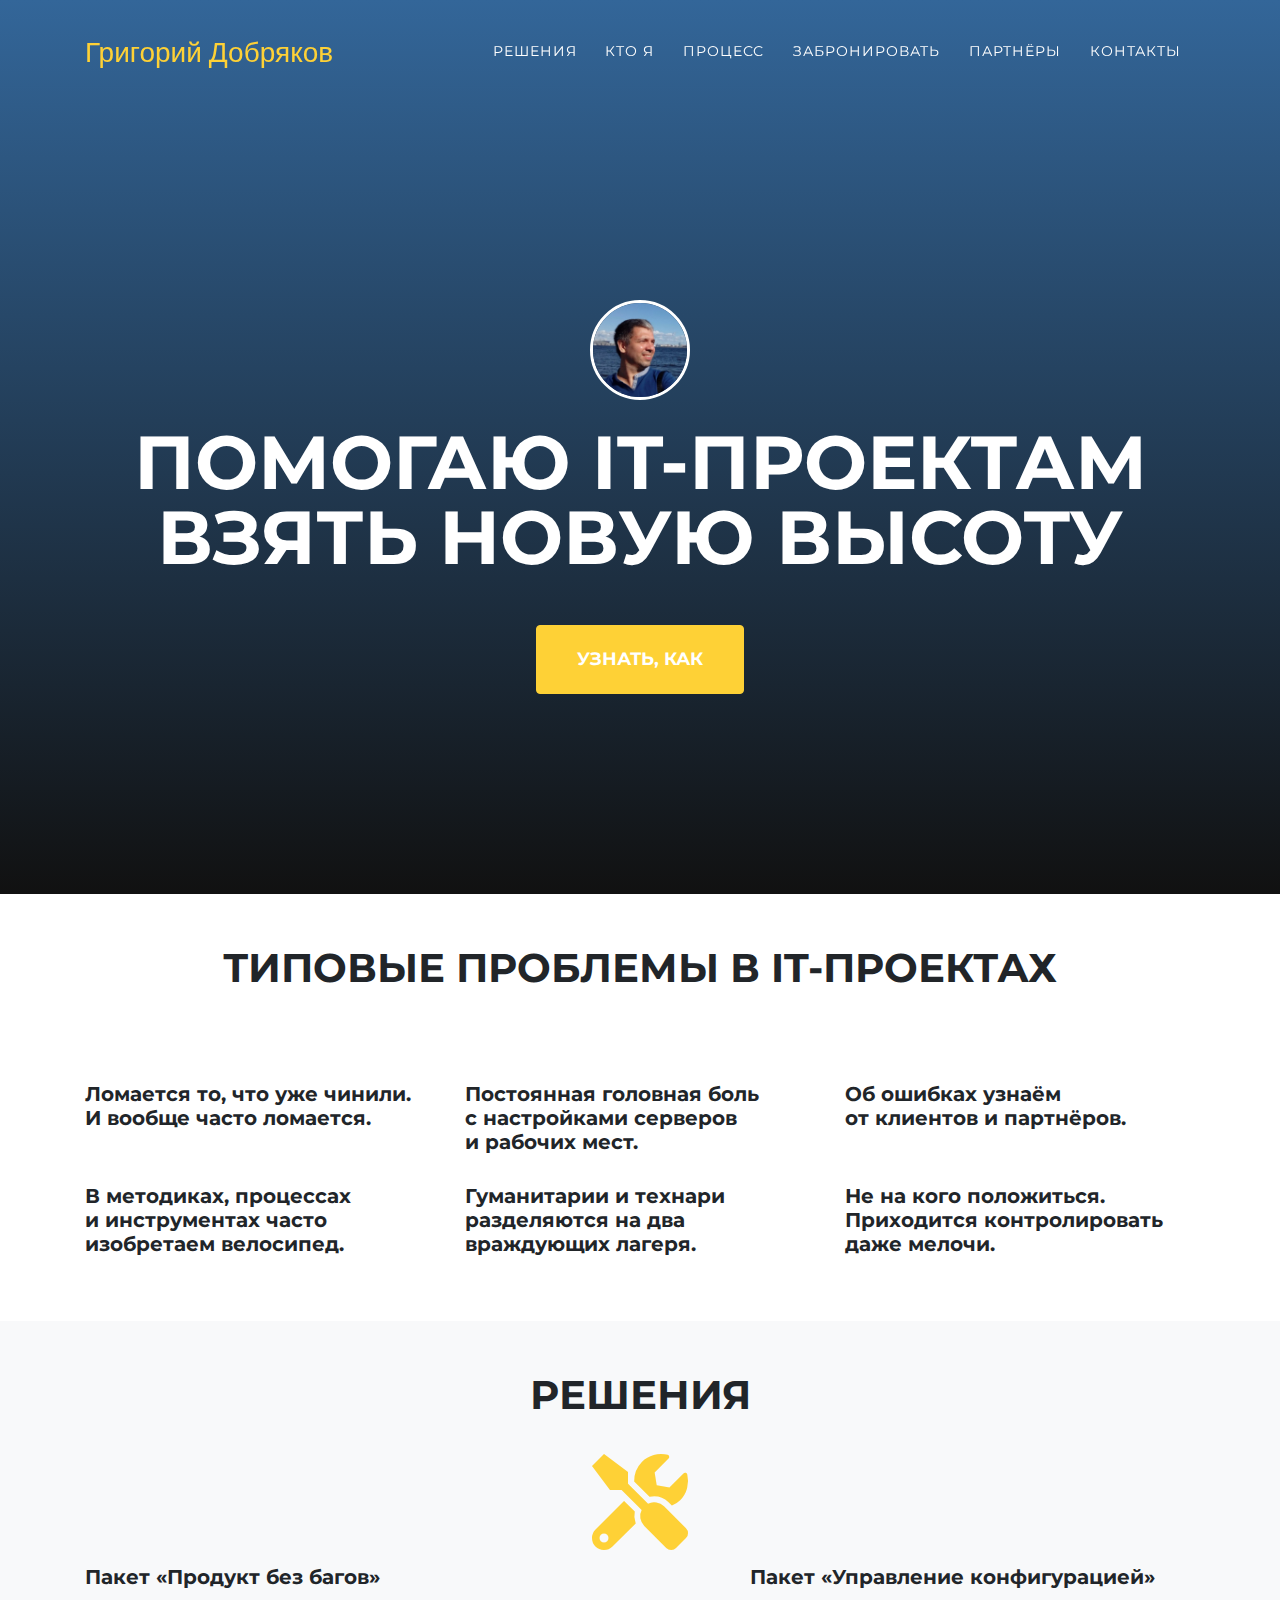
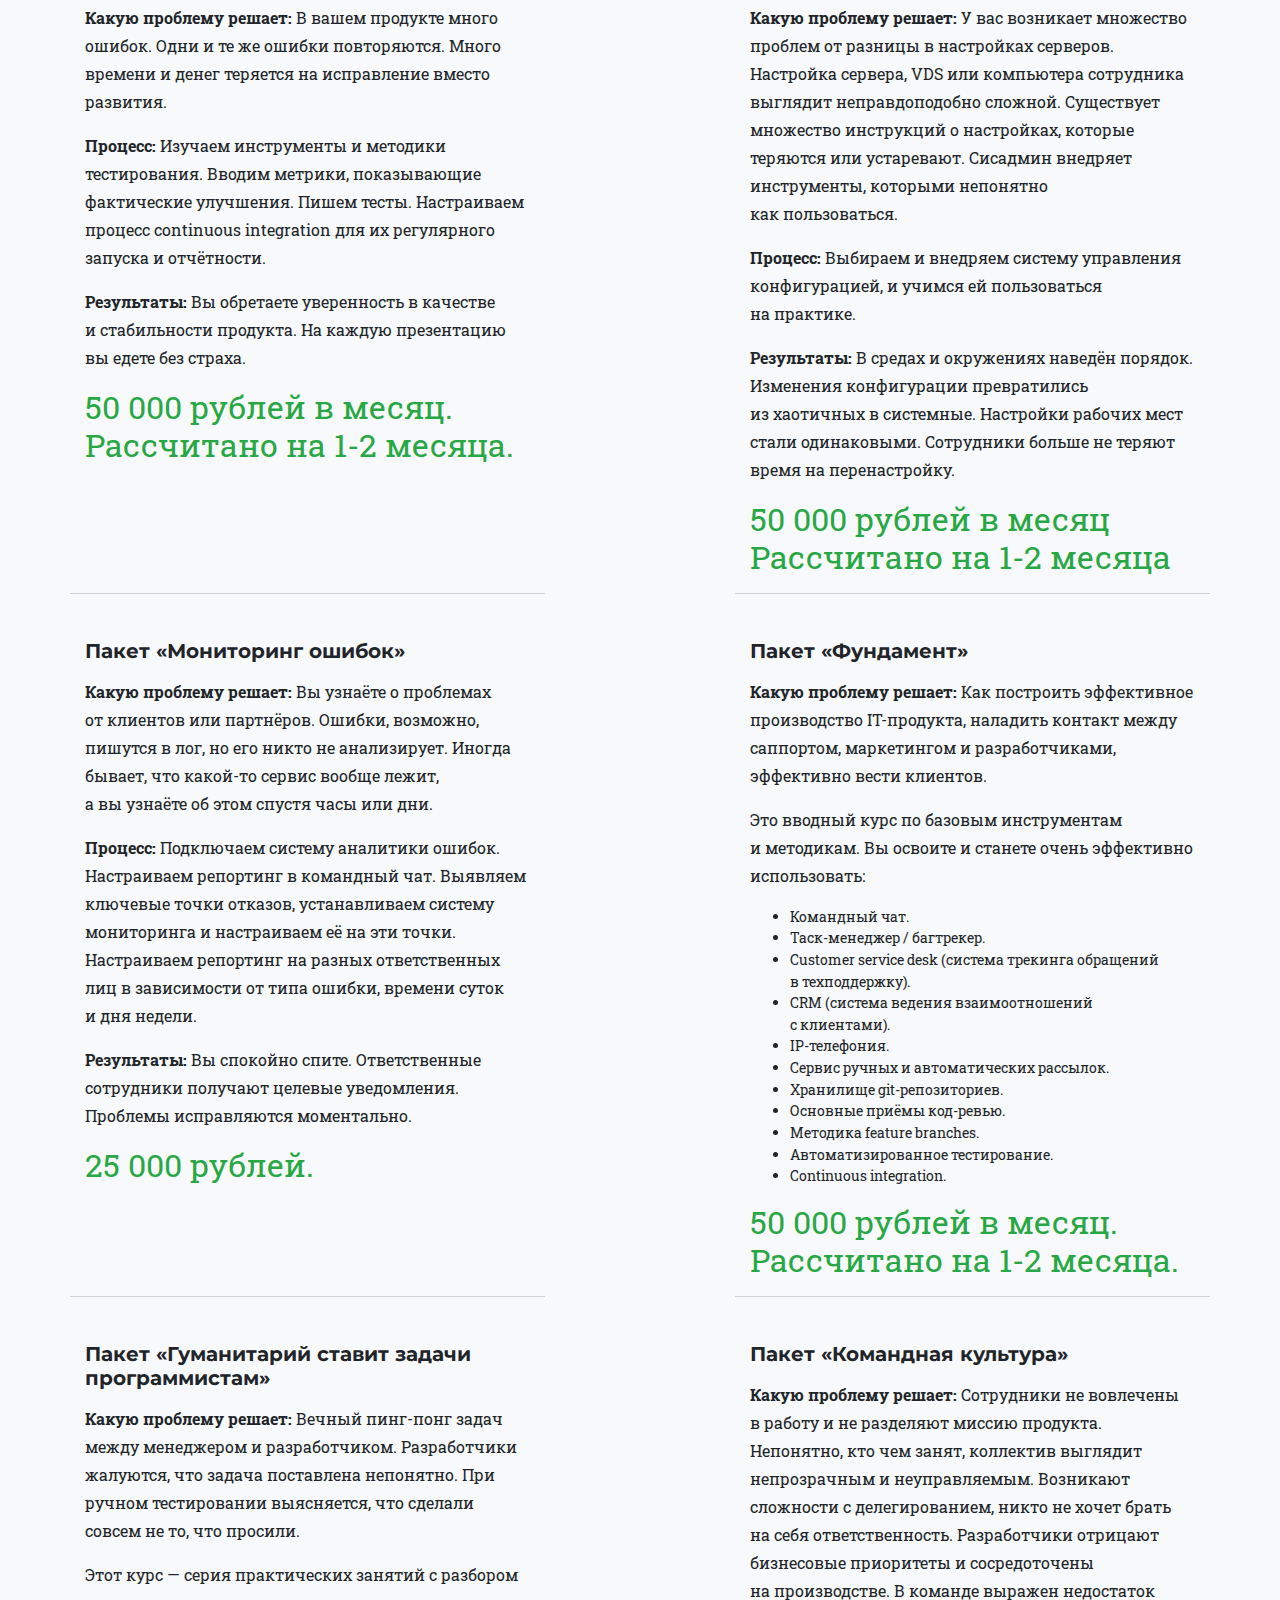
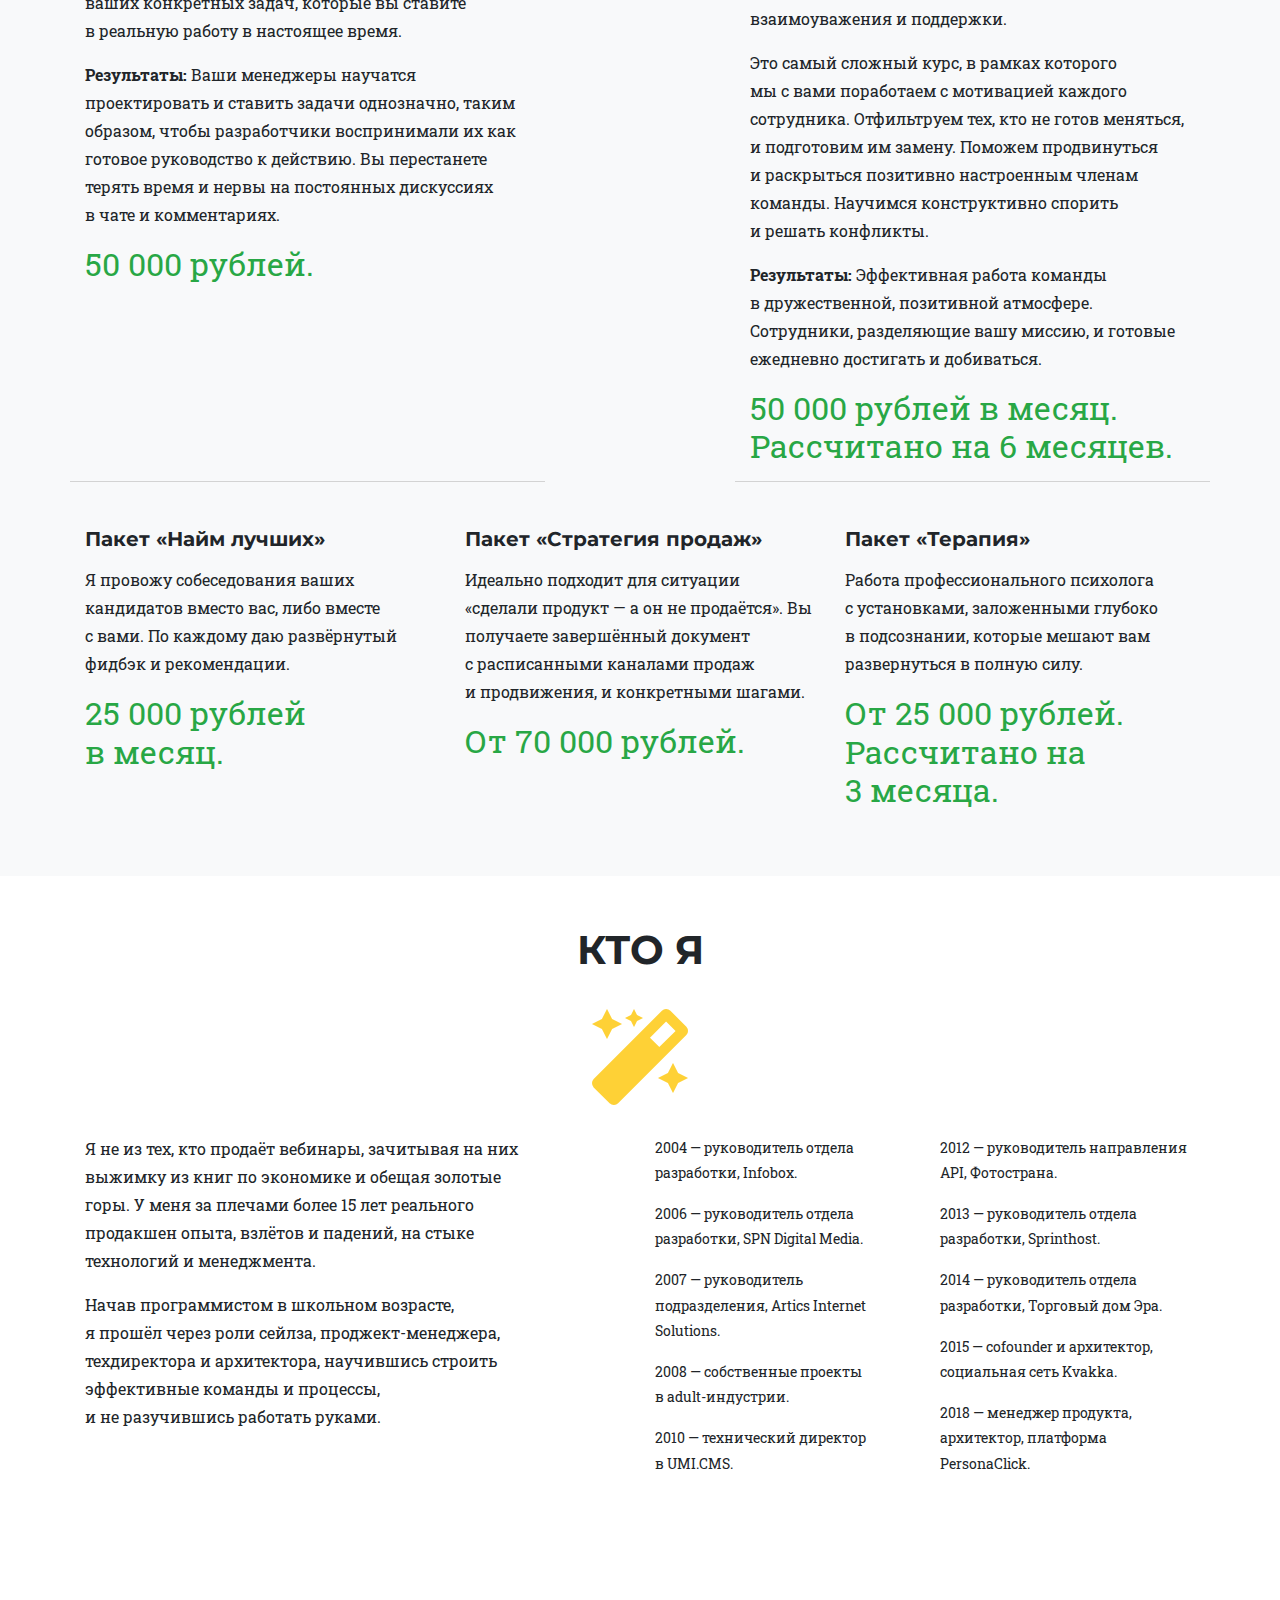
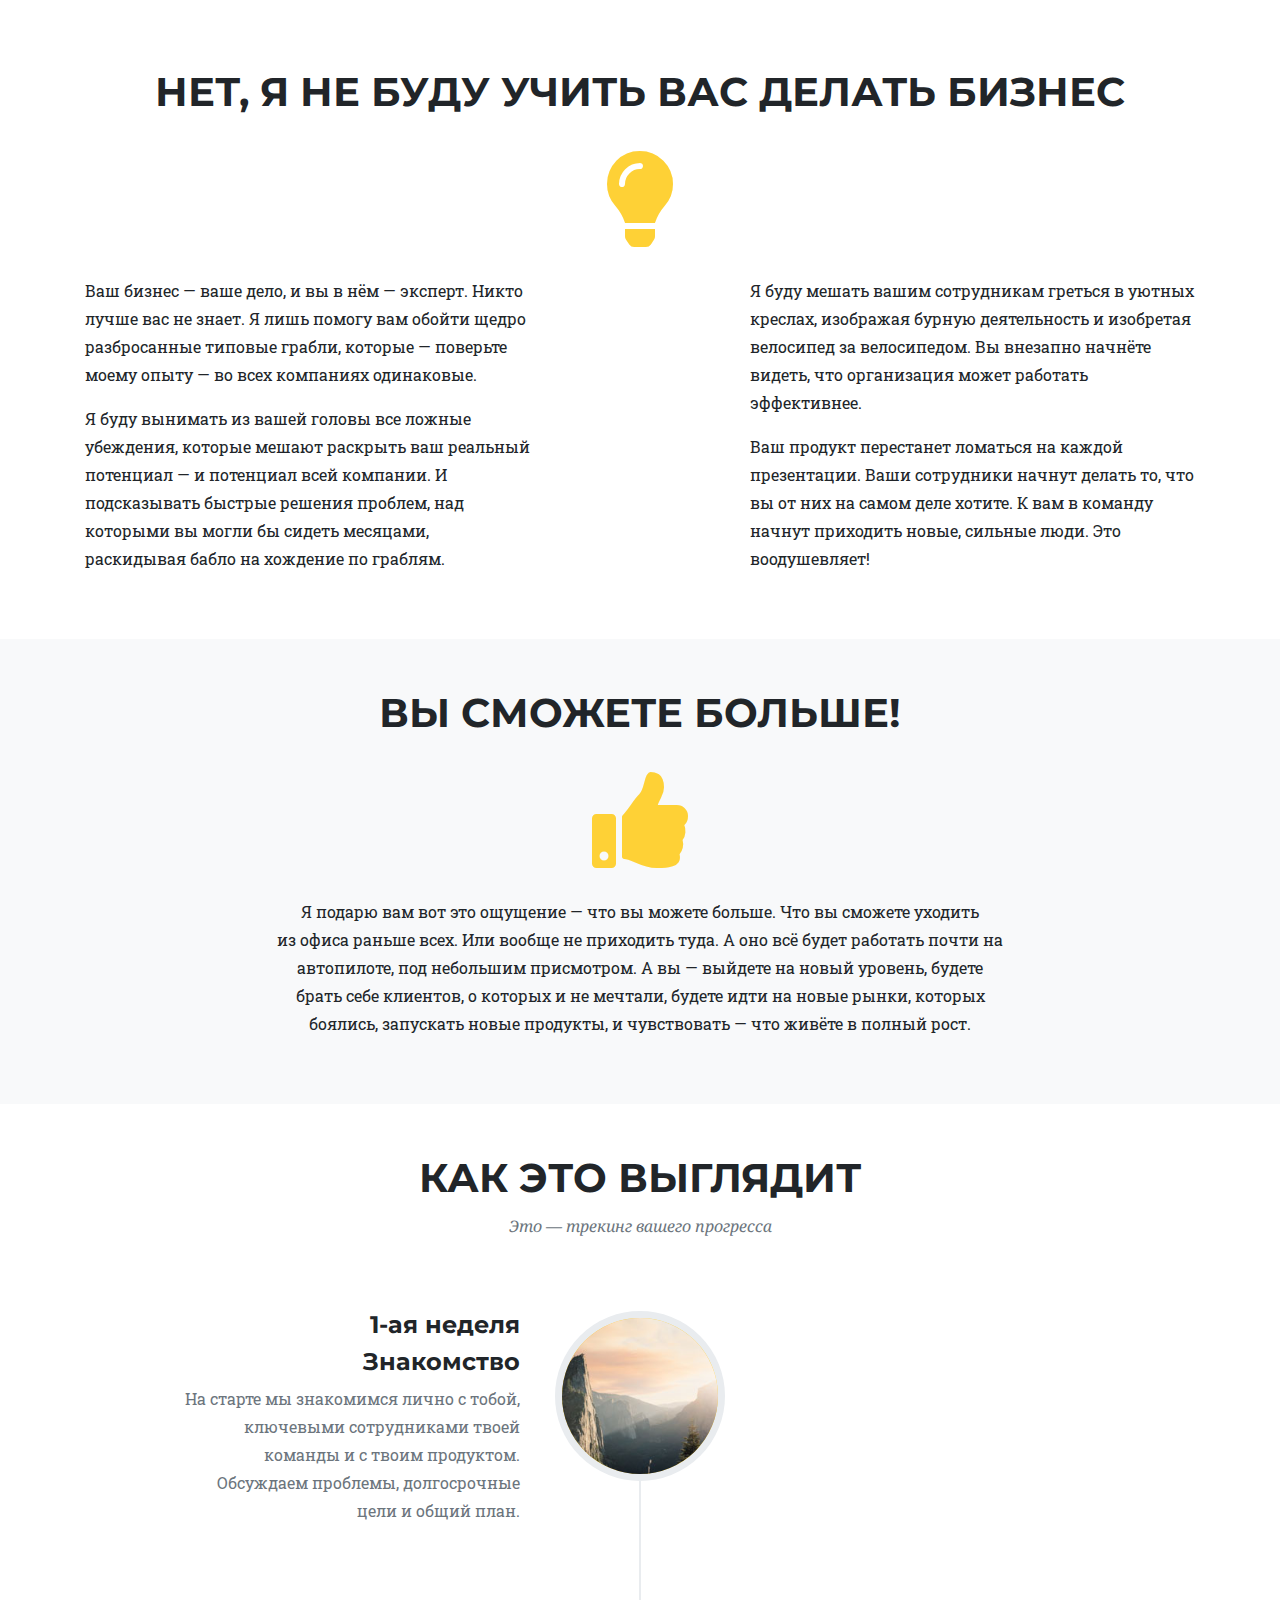
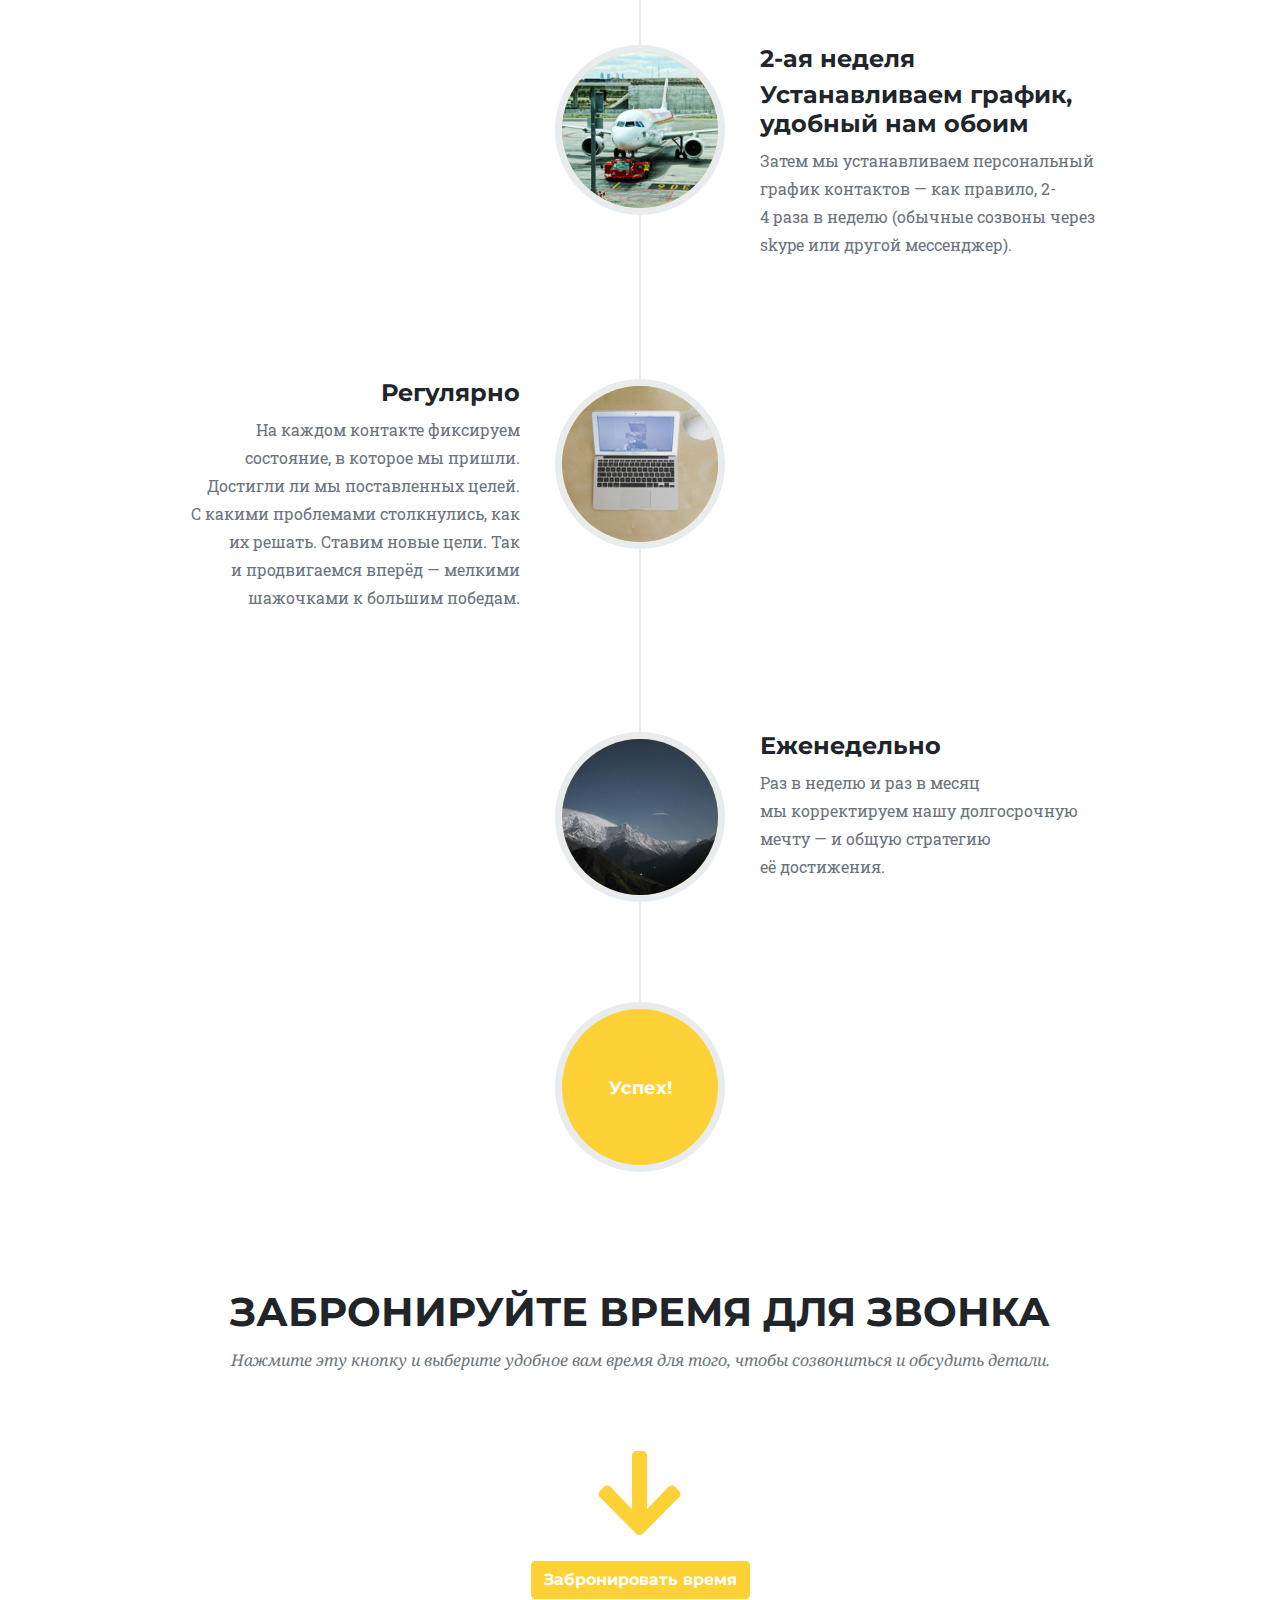
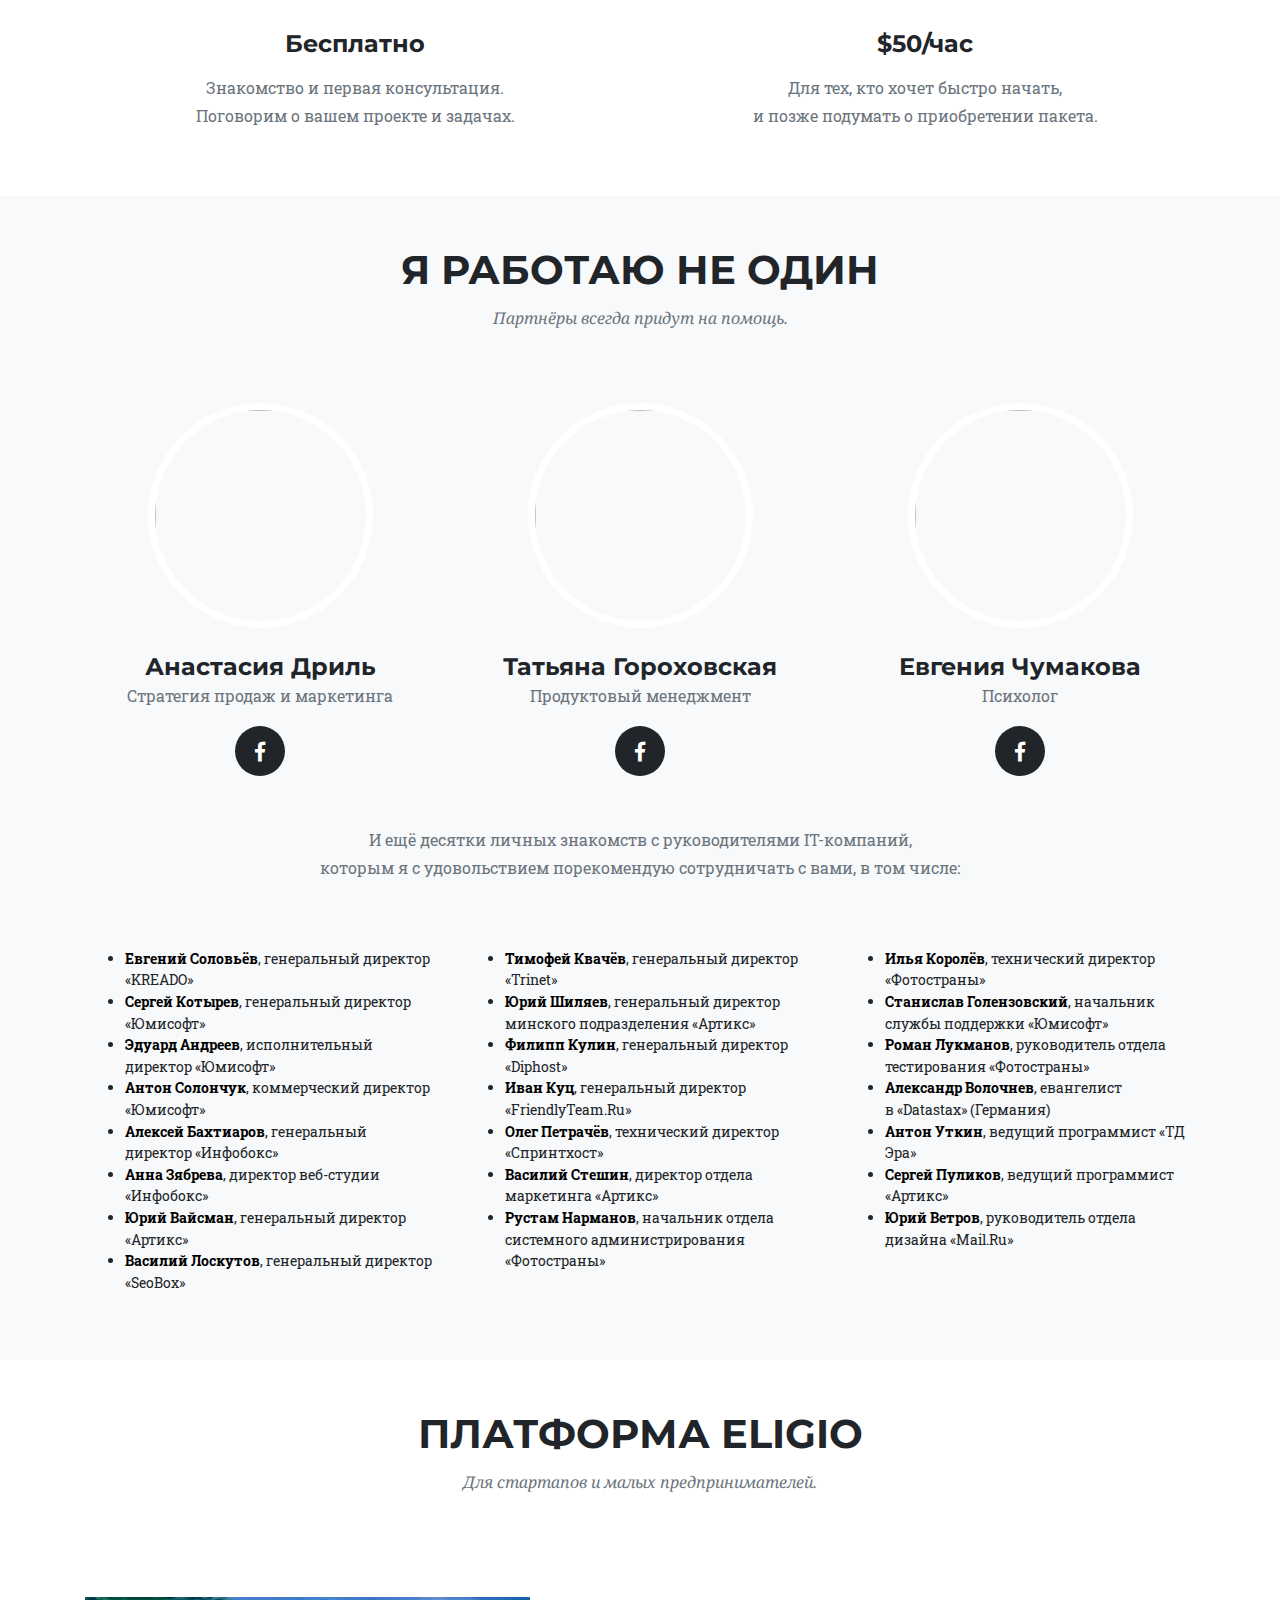
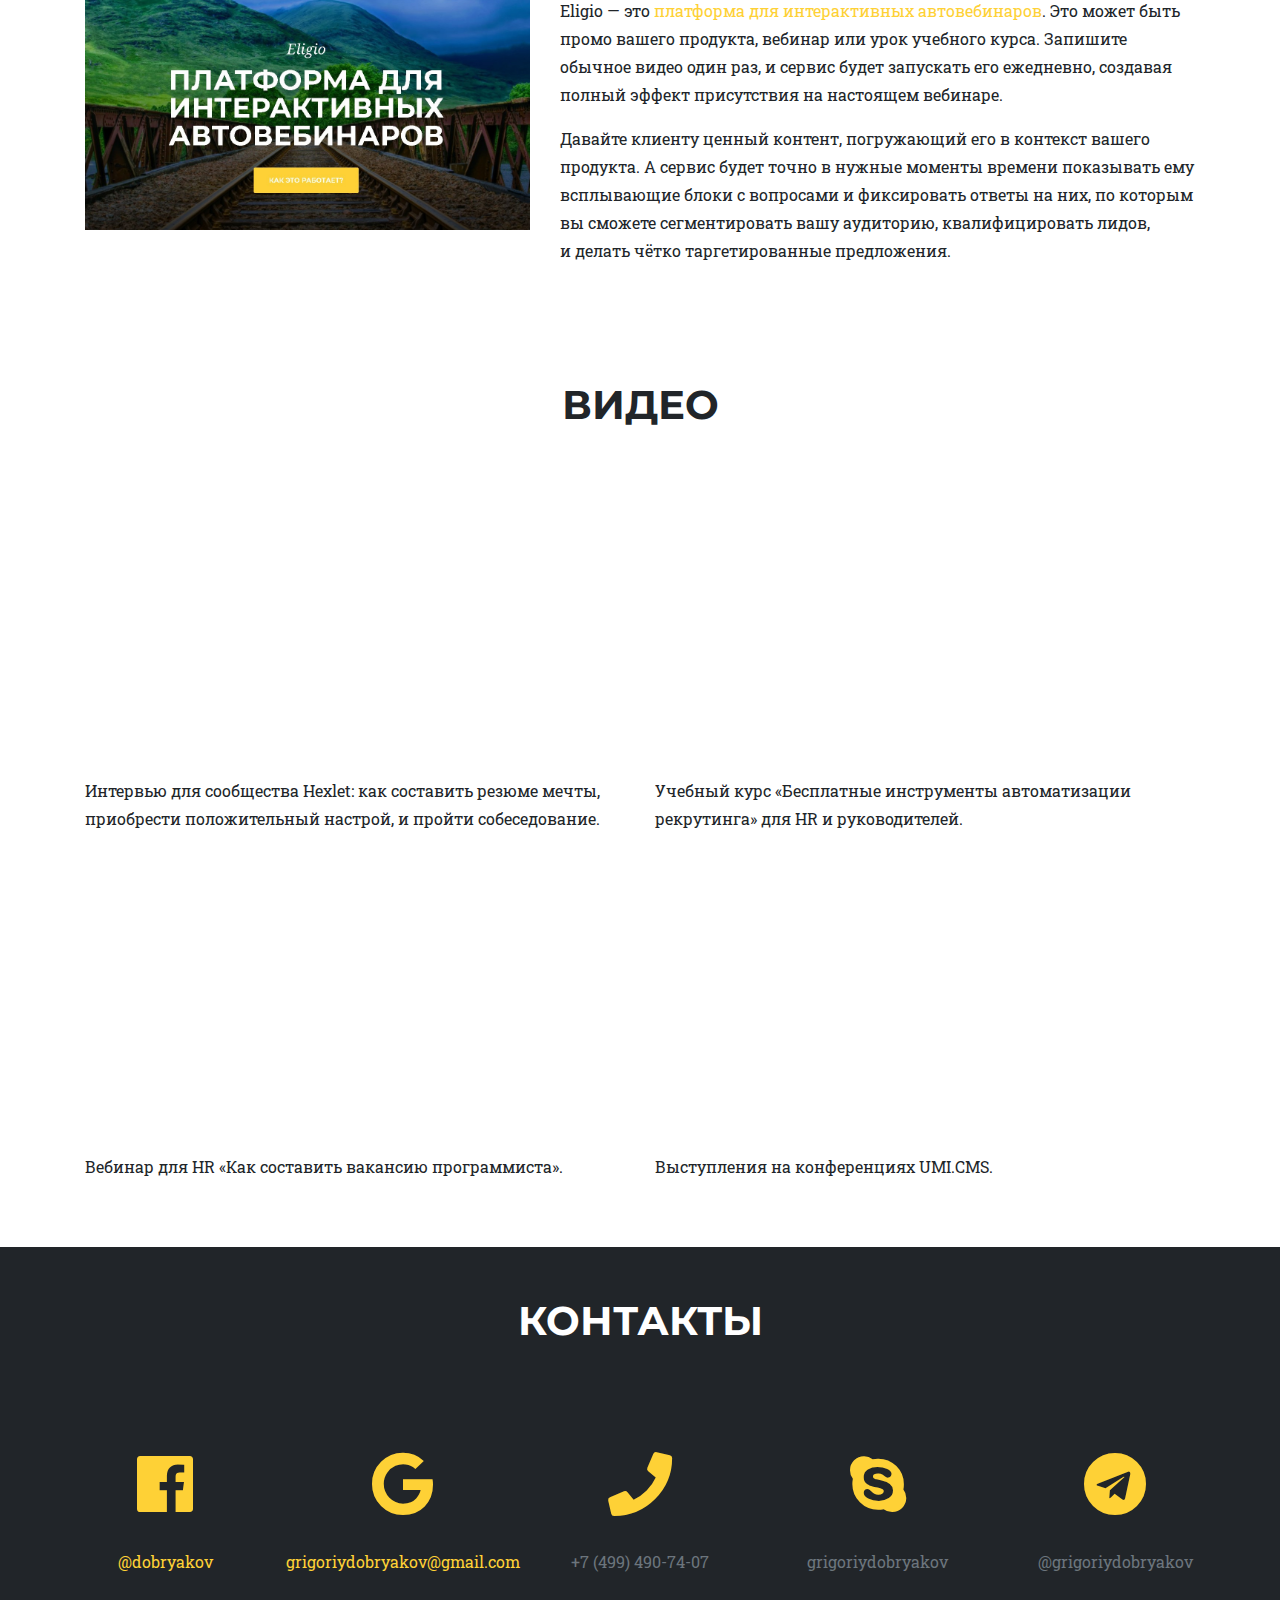
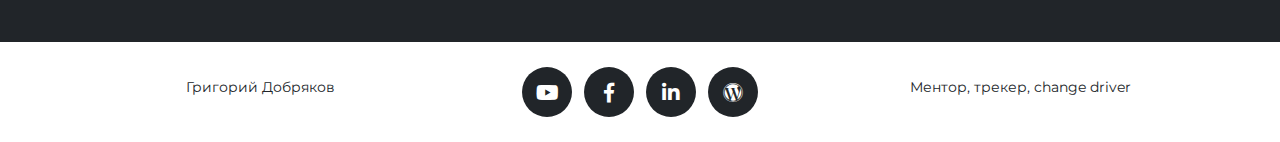
==== commit c5a1c163: "fix text" ====
--- a/index.html
+++ b/index.html
@@ -149,7 +149,7 @@
   </nav>
 
   <!-- Header -->
-  <header class="masthead" style="background: linear-gradient(0deg, #336699, #111111)">
+  <header class="masthead" style="background: linear-gradient(180deg, #336699, #111111)">
     <div class="container">
       <div class="intro-text">
         <div class="intro-lead-in"><img class="rounded-circle img-fluid" src="img/face-in-round.jpg" style="height: 100px; border: 3px white solid;"></div>
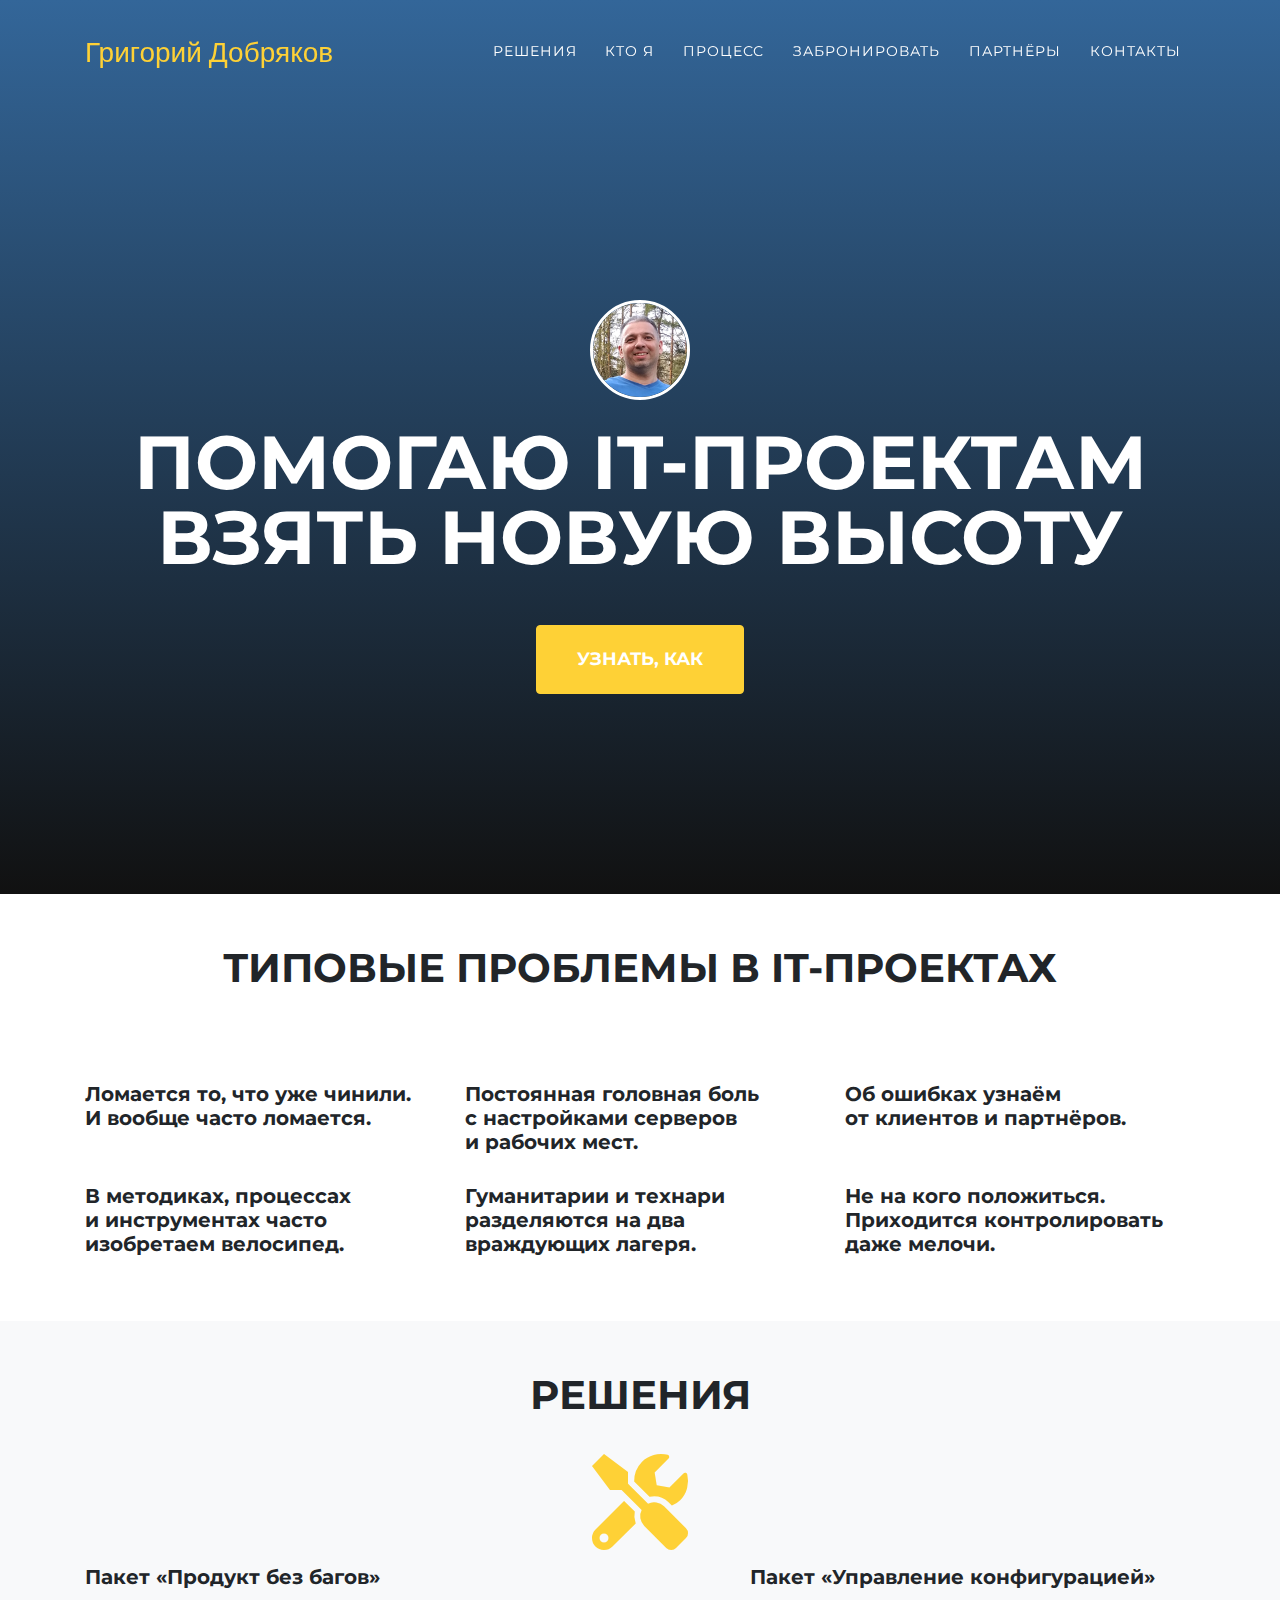
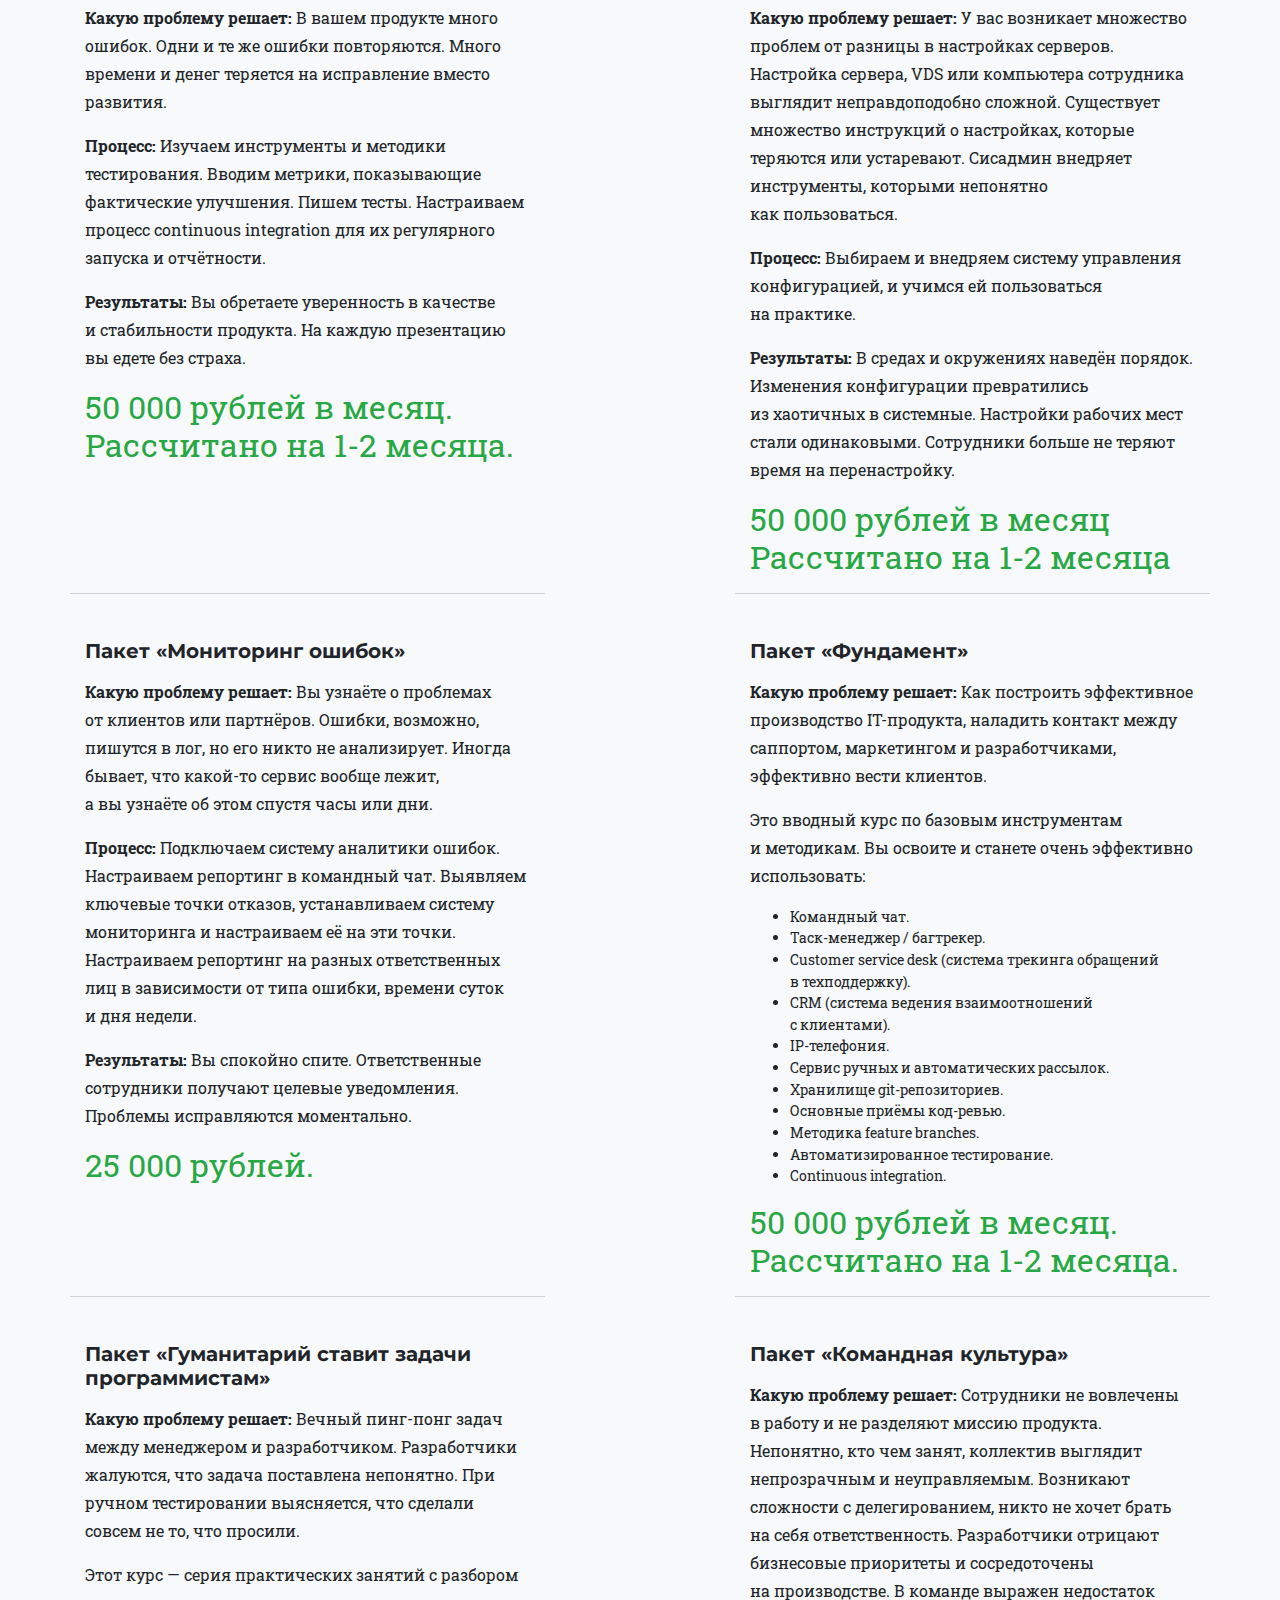
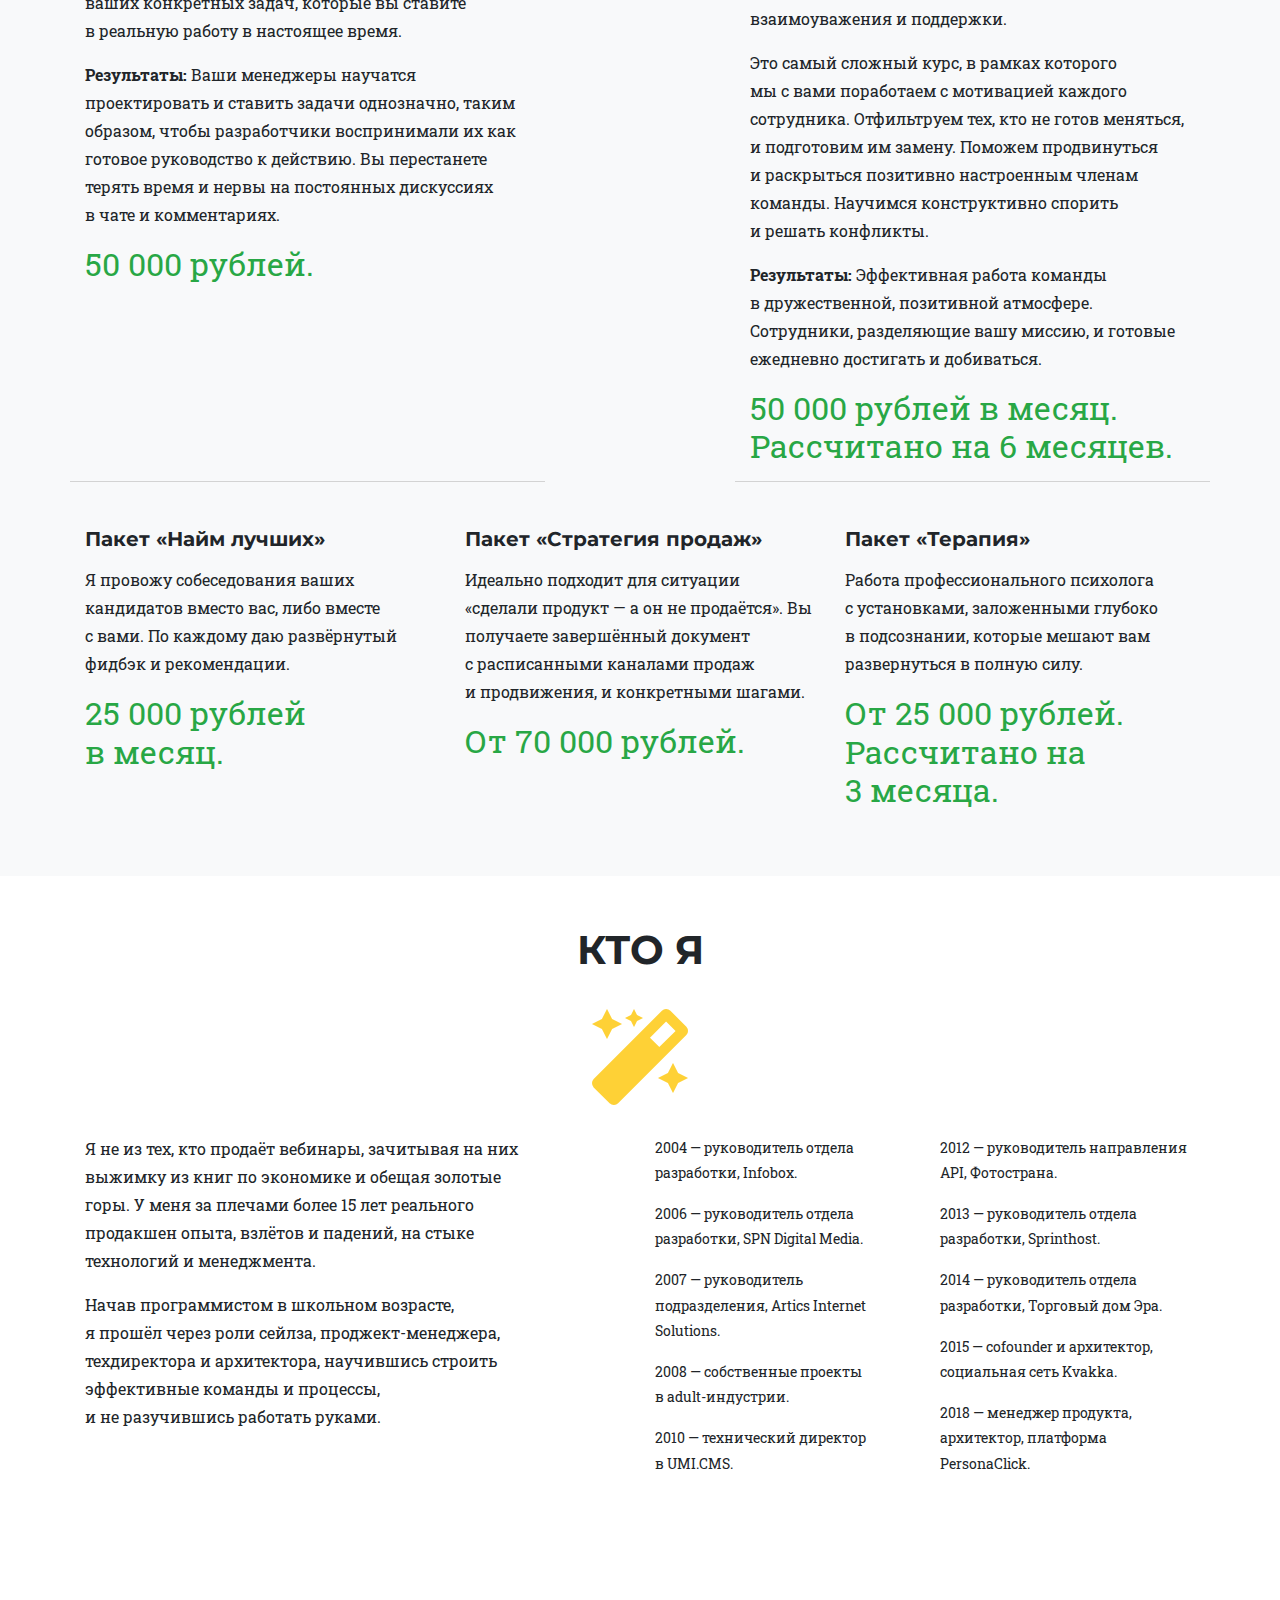
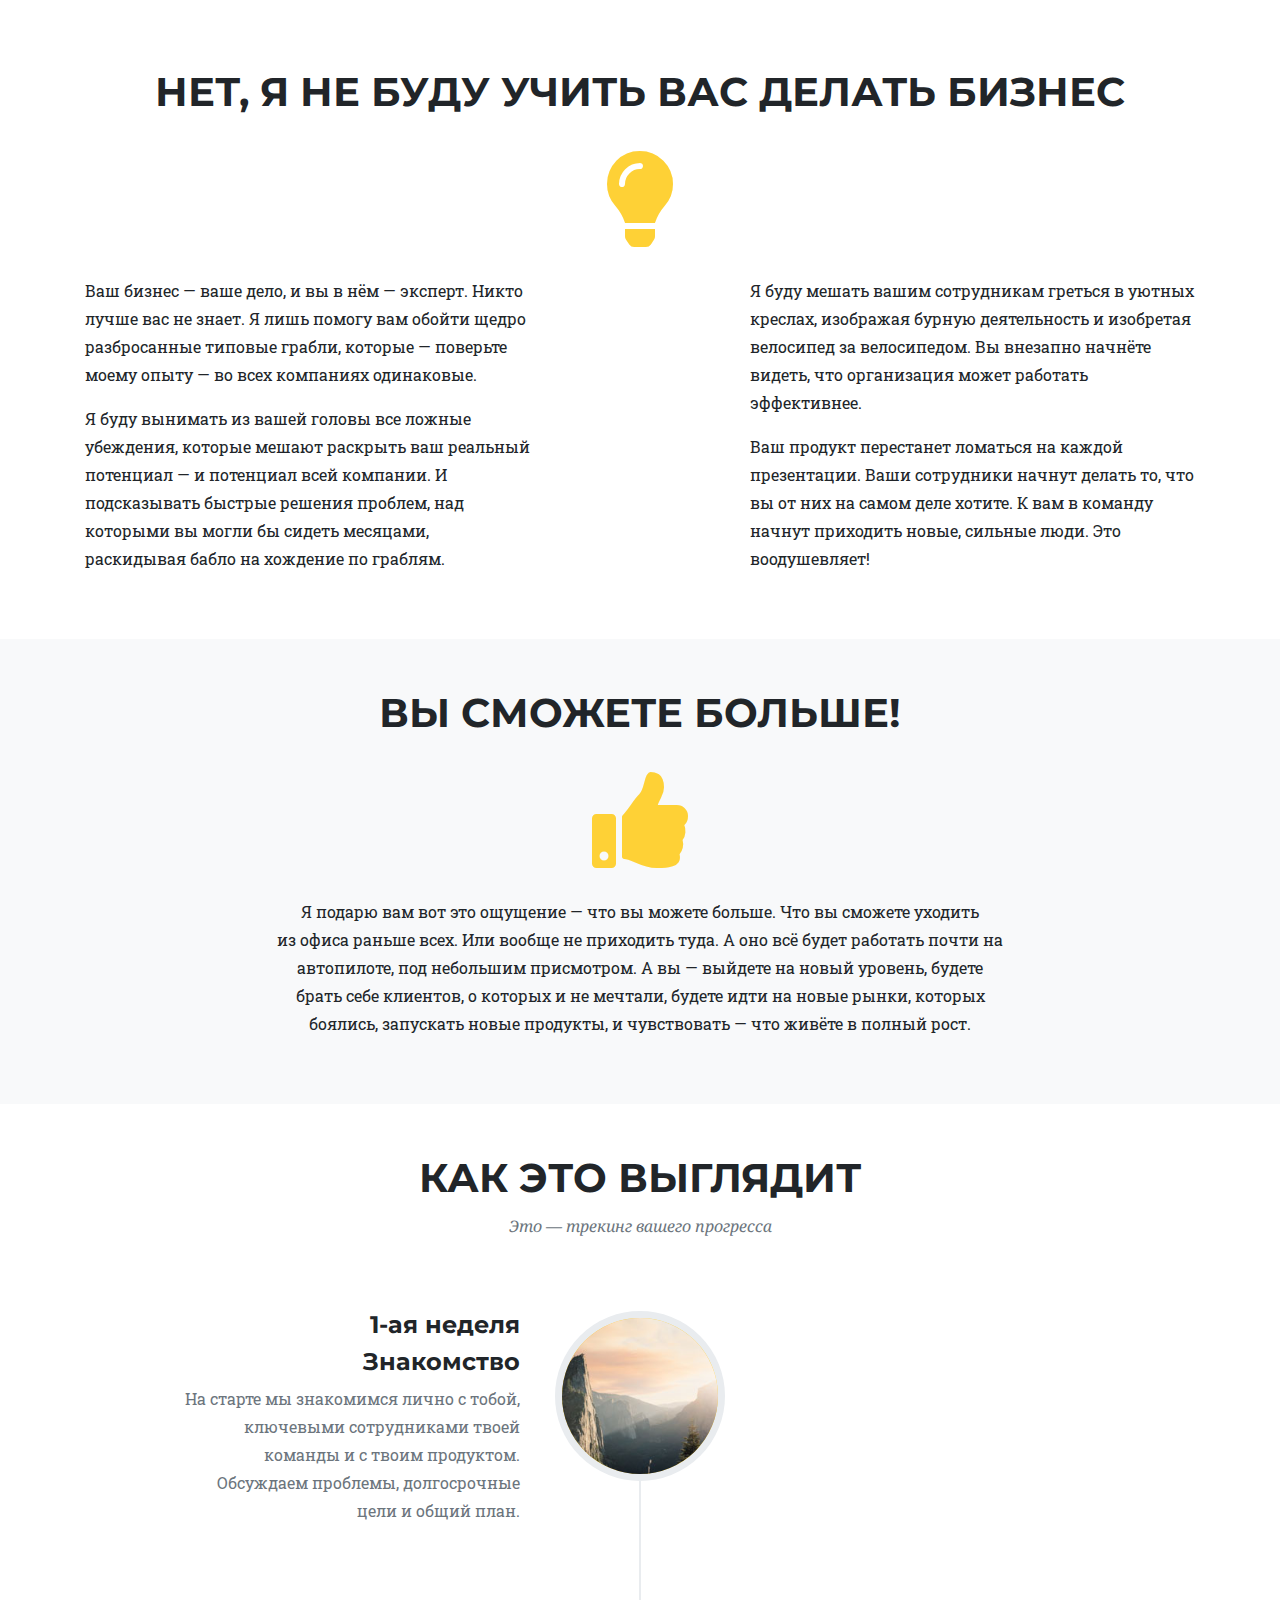
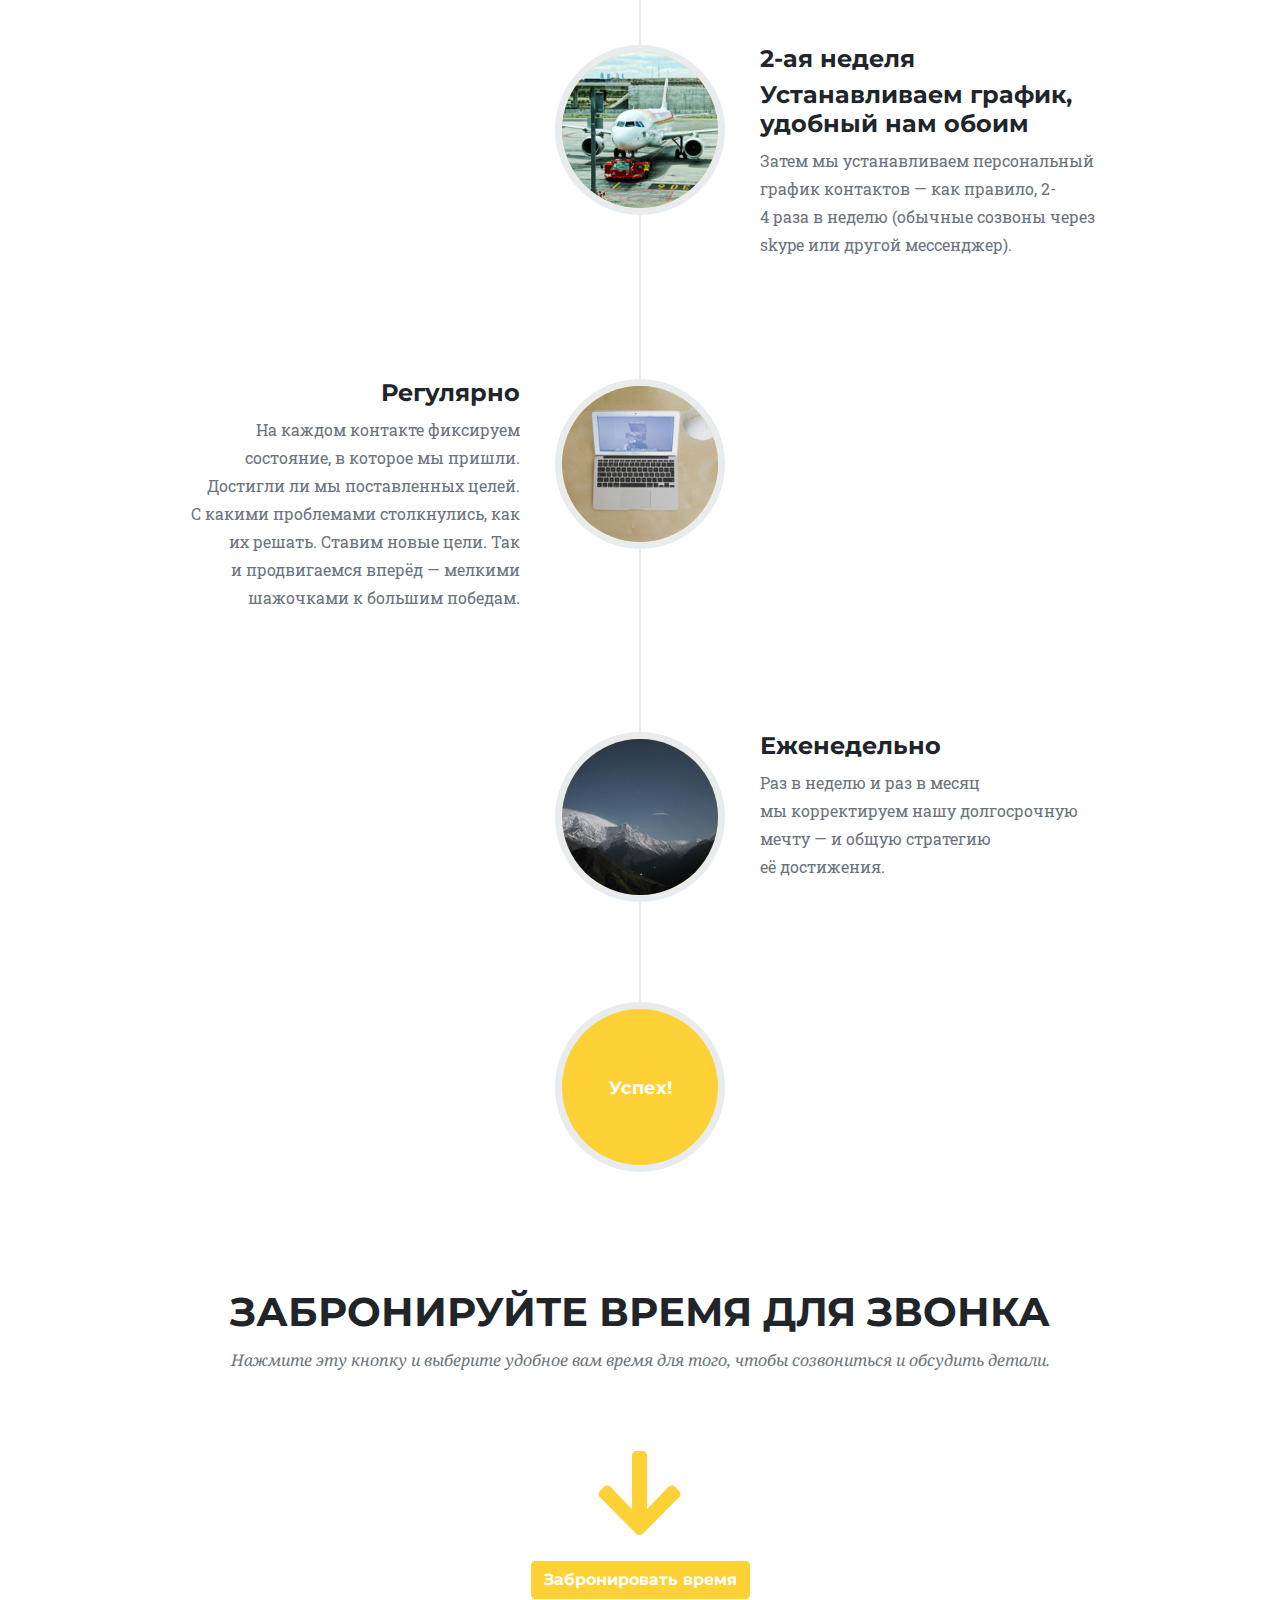
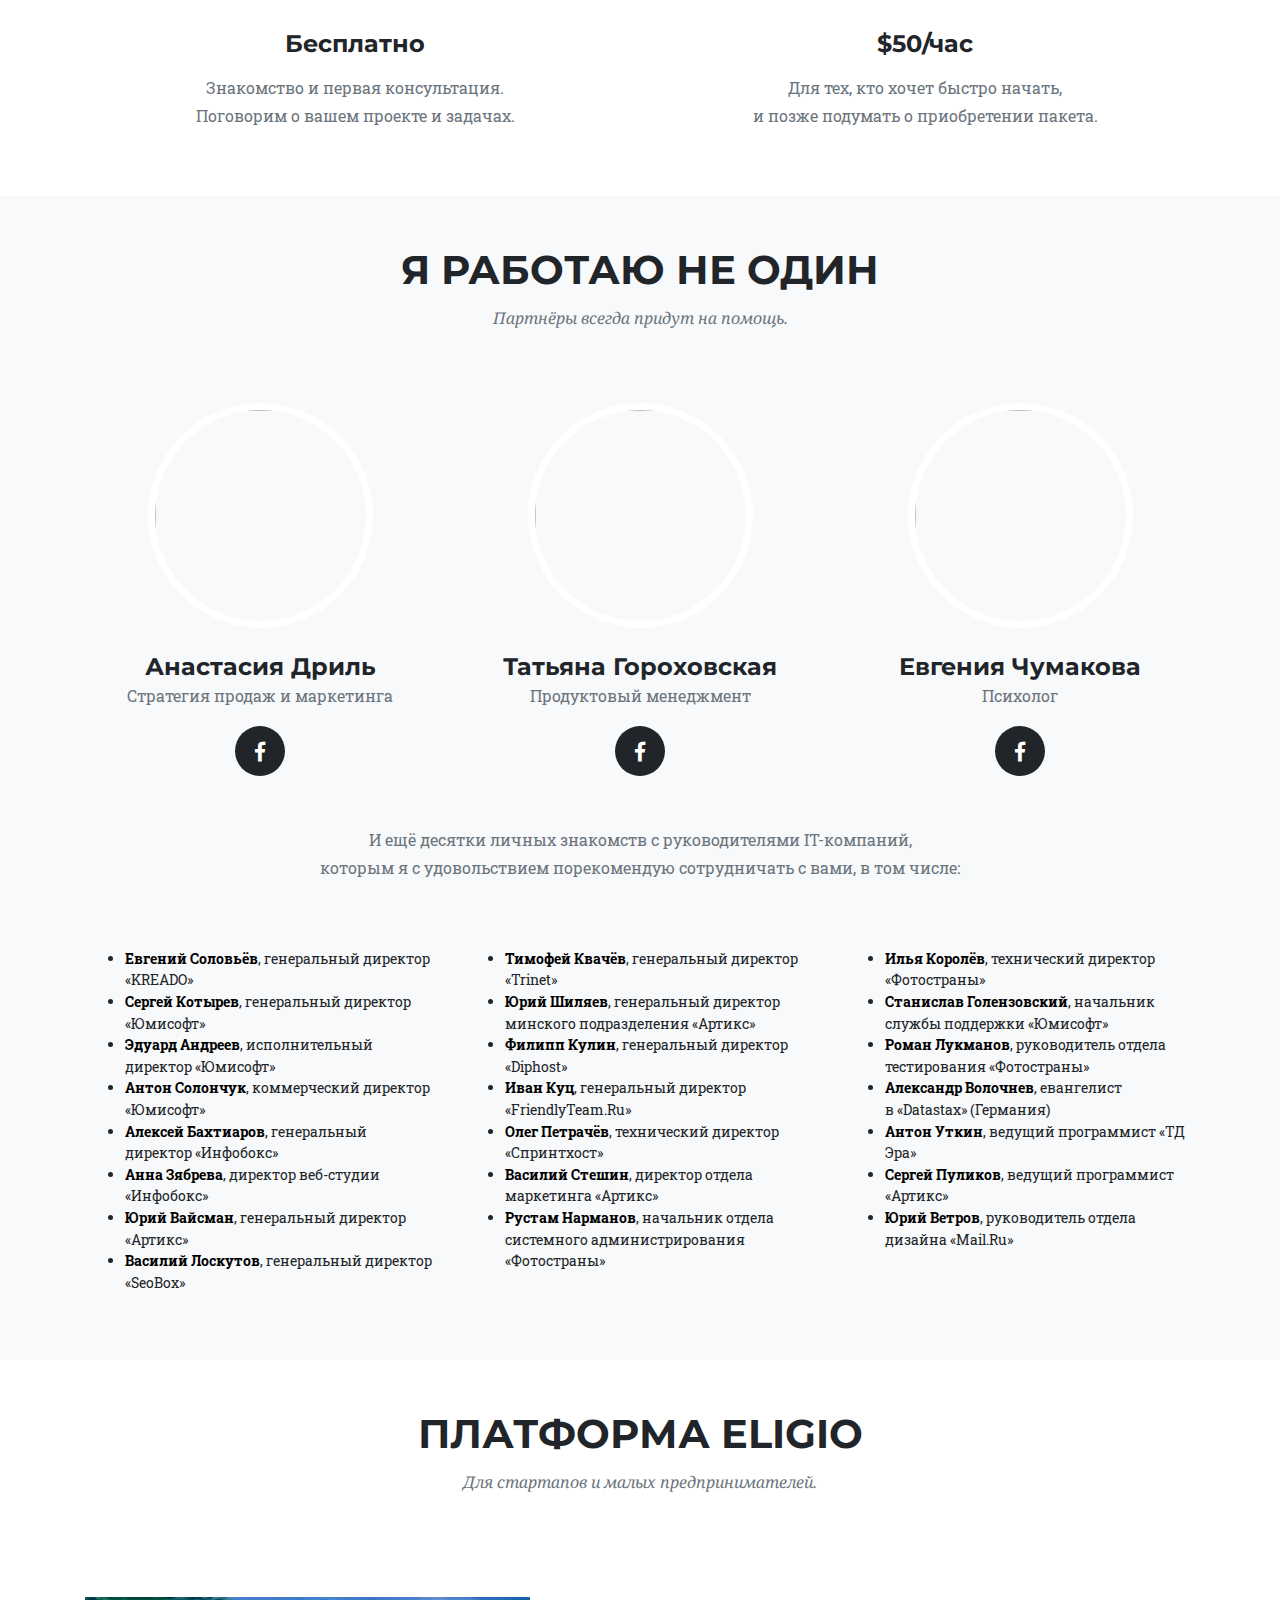
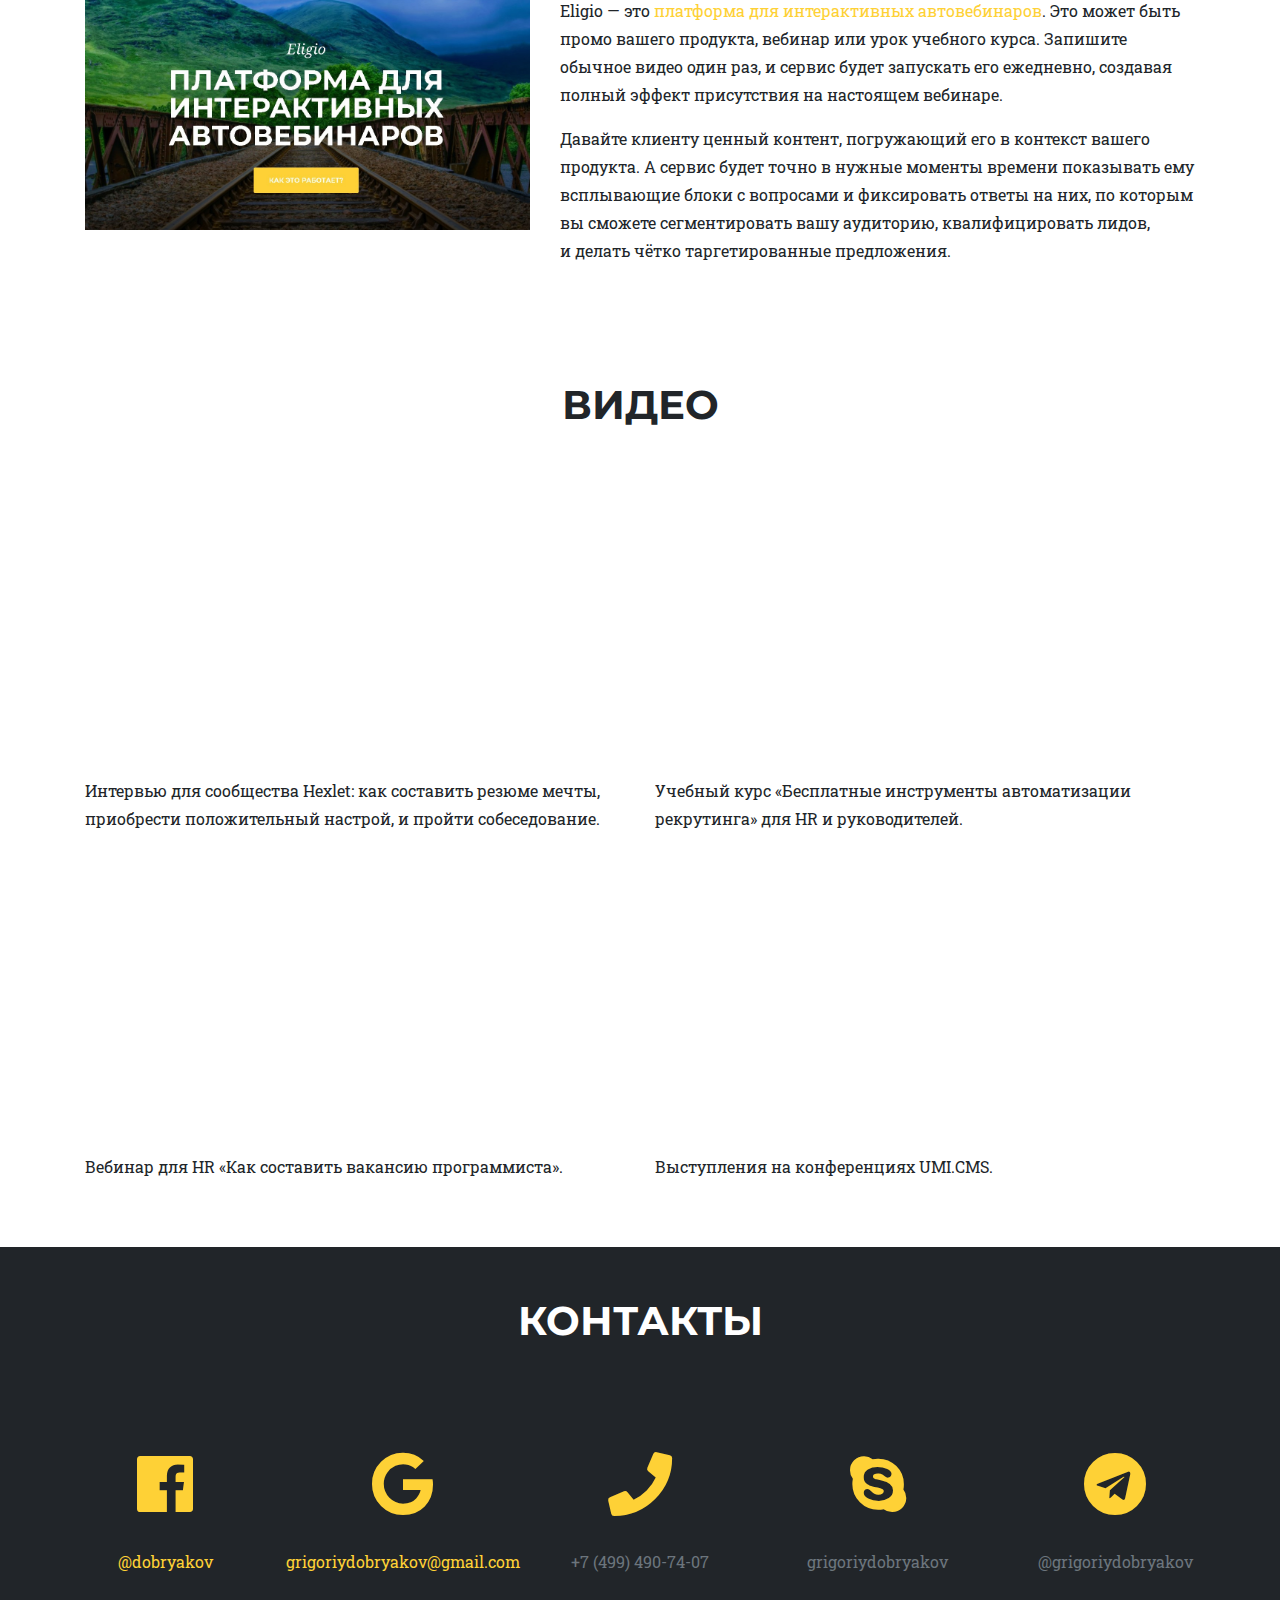
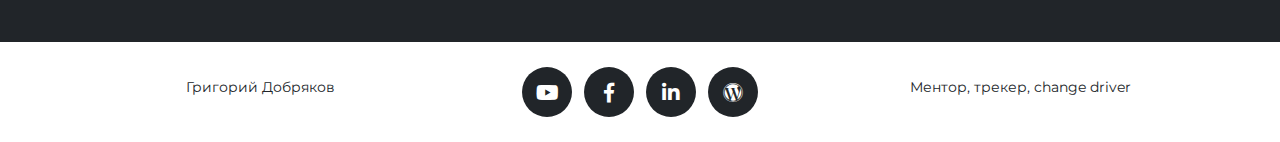
==== commit 2ae76bbc: "update avatar" ====
--- a/index.html
+++ b/index.html
@@ -152,7 +152,7 @@
   <header class="masthead" style="background: linear-gradient(180deg, #336699, #111111)">
     <div class="container">
       <div class="intro-text">
-        <div class="intro-lead-in"><img class="rounded-circle img-fluid" src="img/face-in-round.jpg" style="height: 100px; border: 3px white solid;"></div>
+        <div class="intro-lead-in"><img class="rounded-circle img-fluid" src="img/dobryakov-avatar-2019.png" style="height: 100px; border: 3px white solid;"></div>
         <div class="intro-heading text-uppercase">Помогаю IT-проектам взять новую высоту</div>
         <a class="btn btn-primary btn-xl text-uppercase js-scroll-trigger" href="#problems">Узнать, как</a>
       </div>
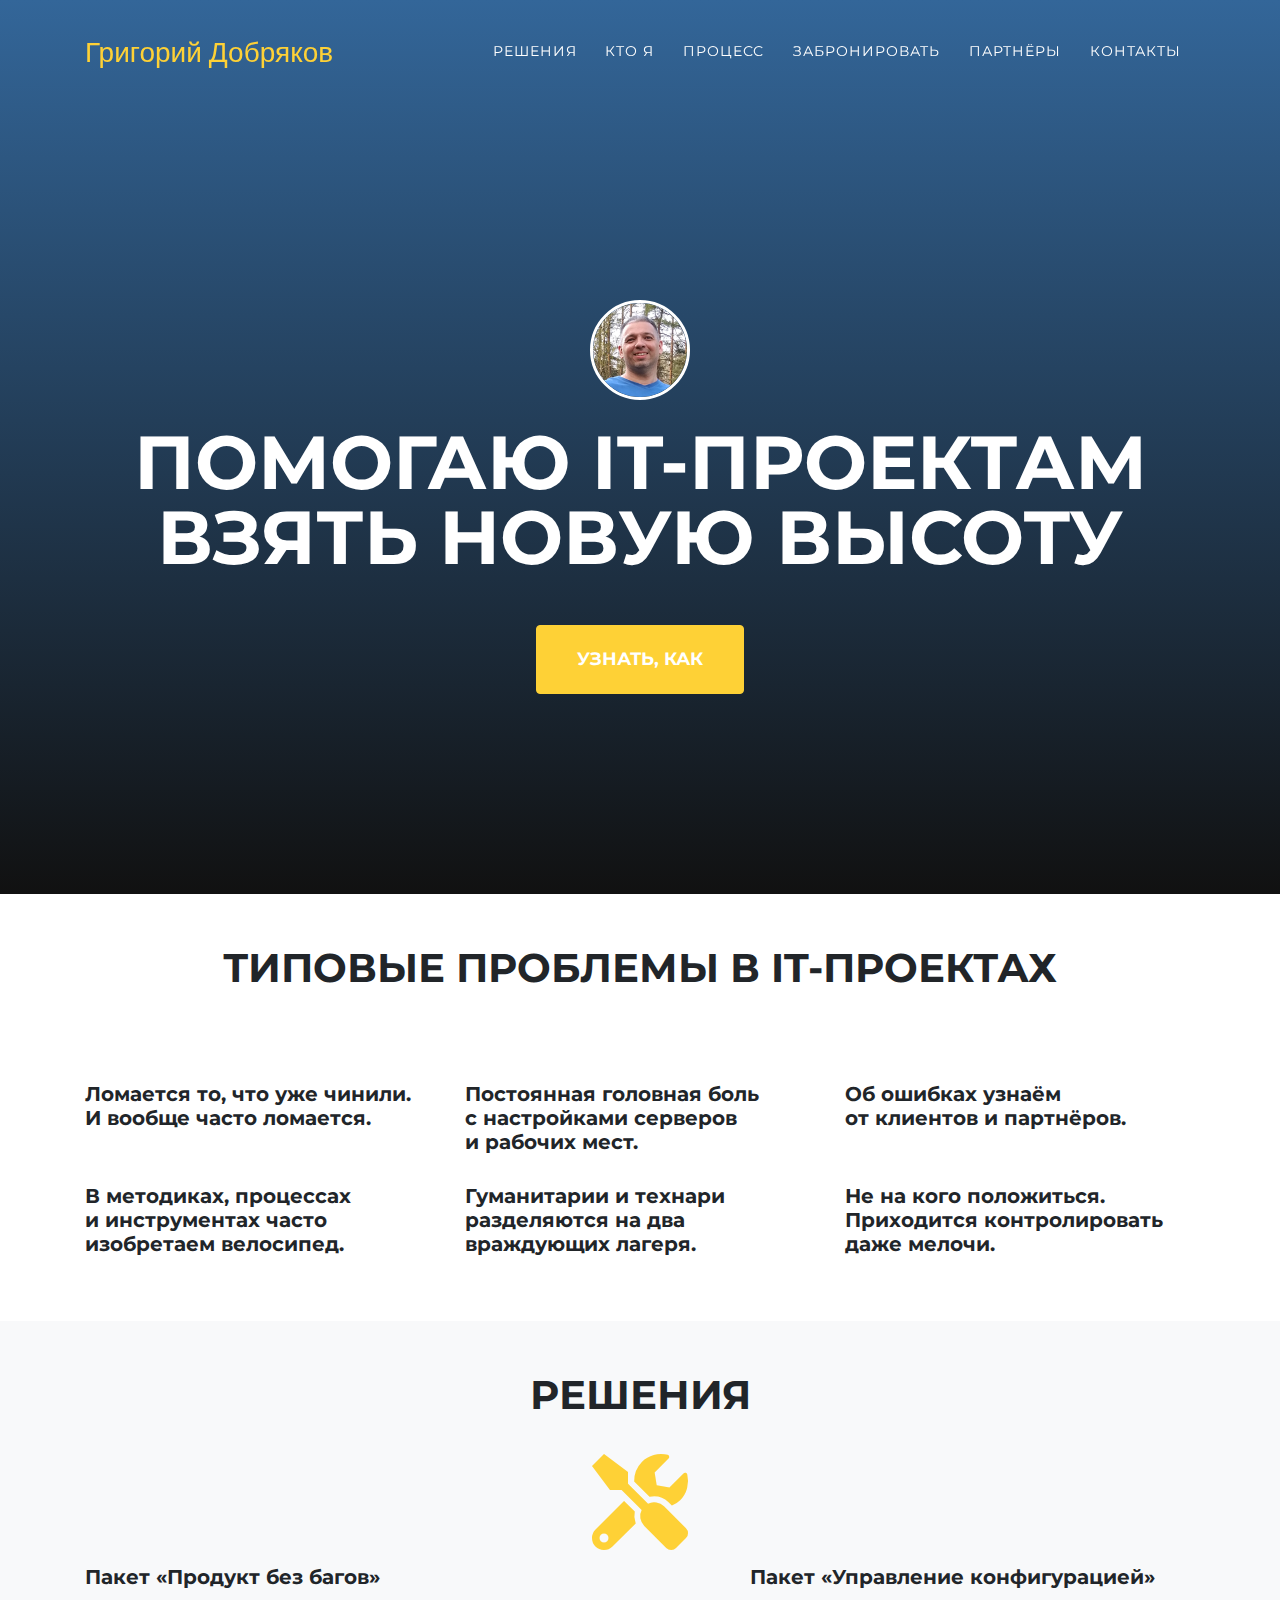
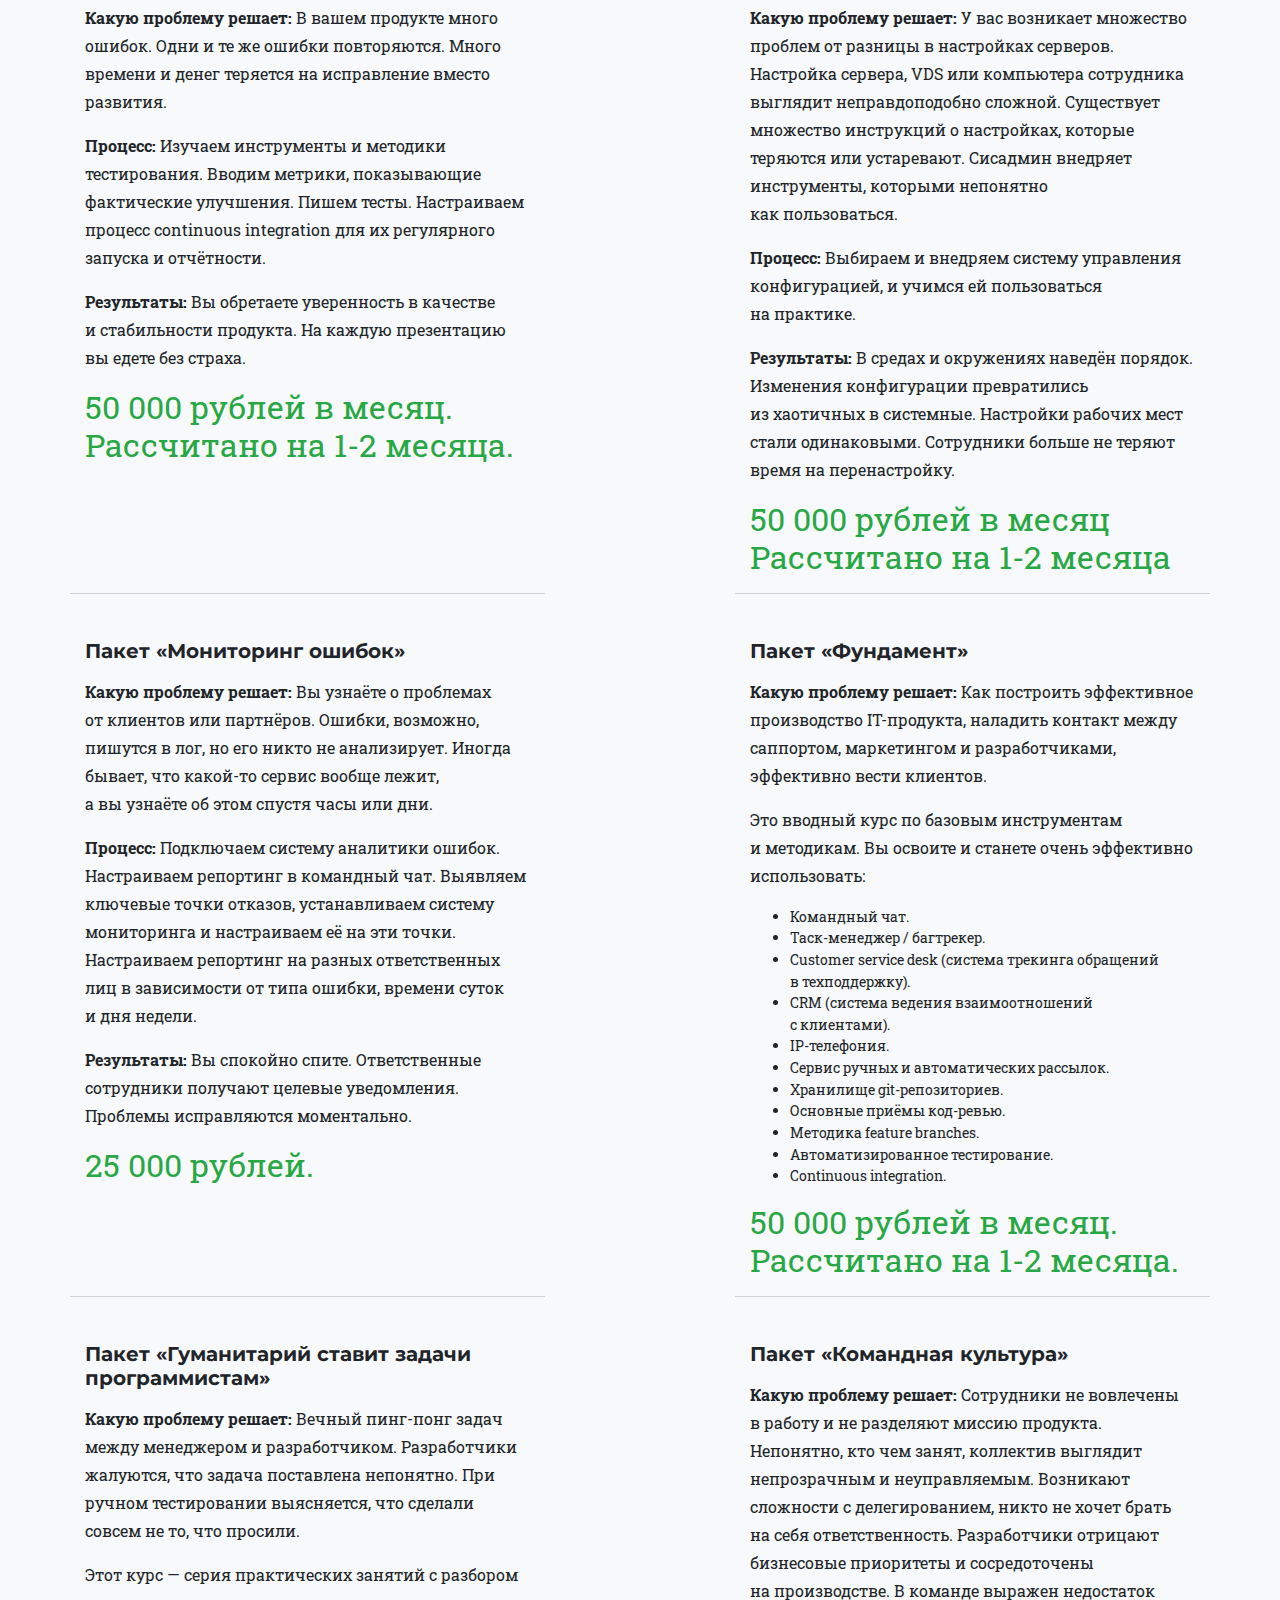
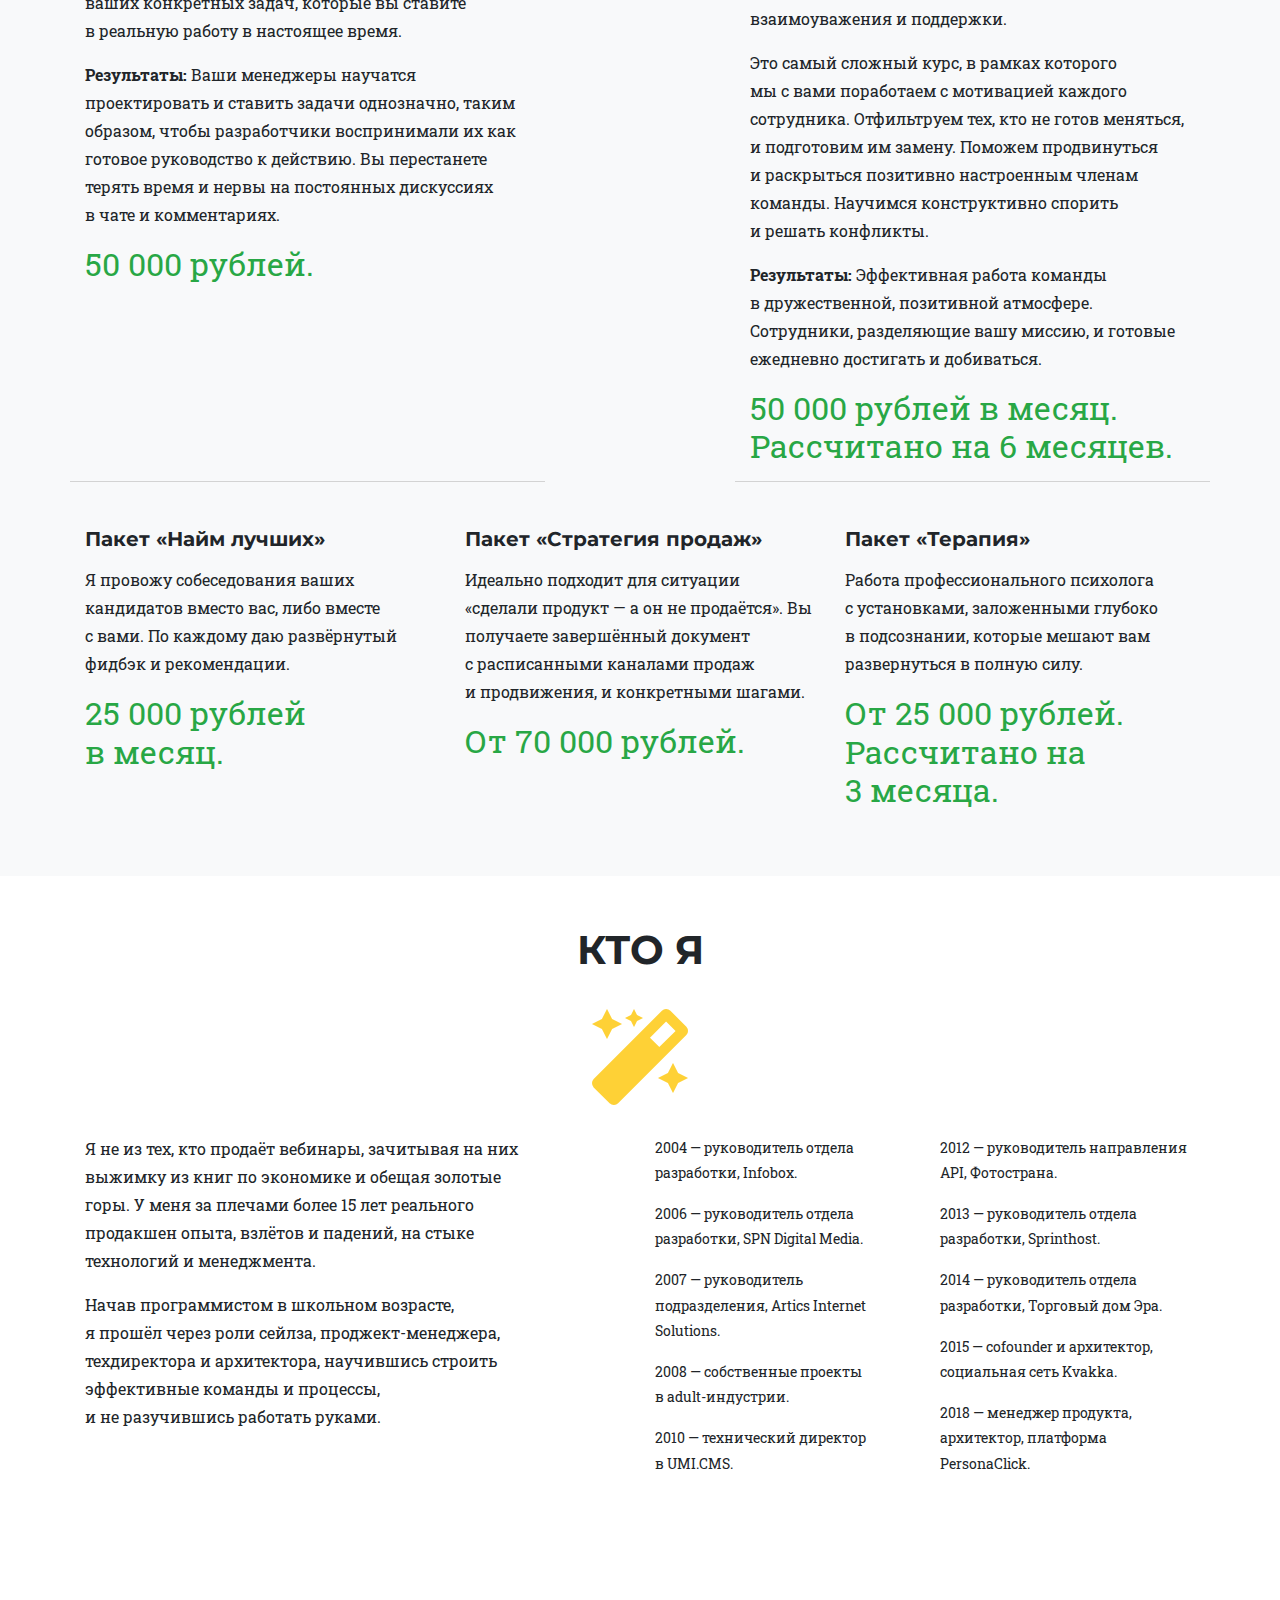
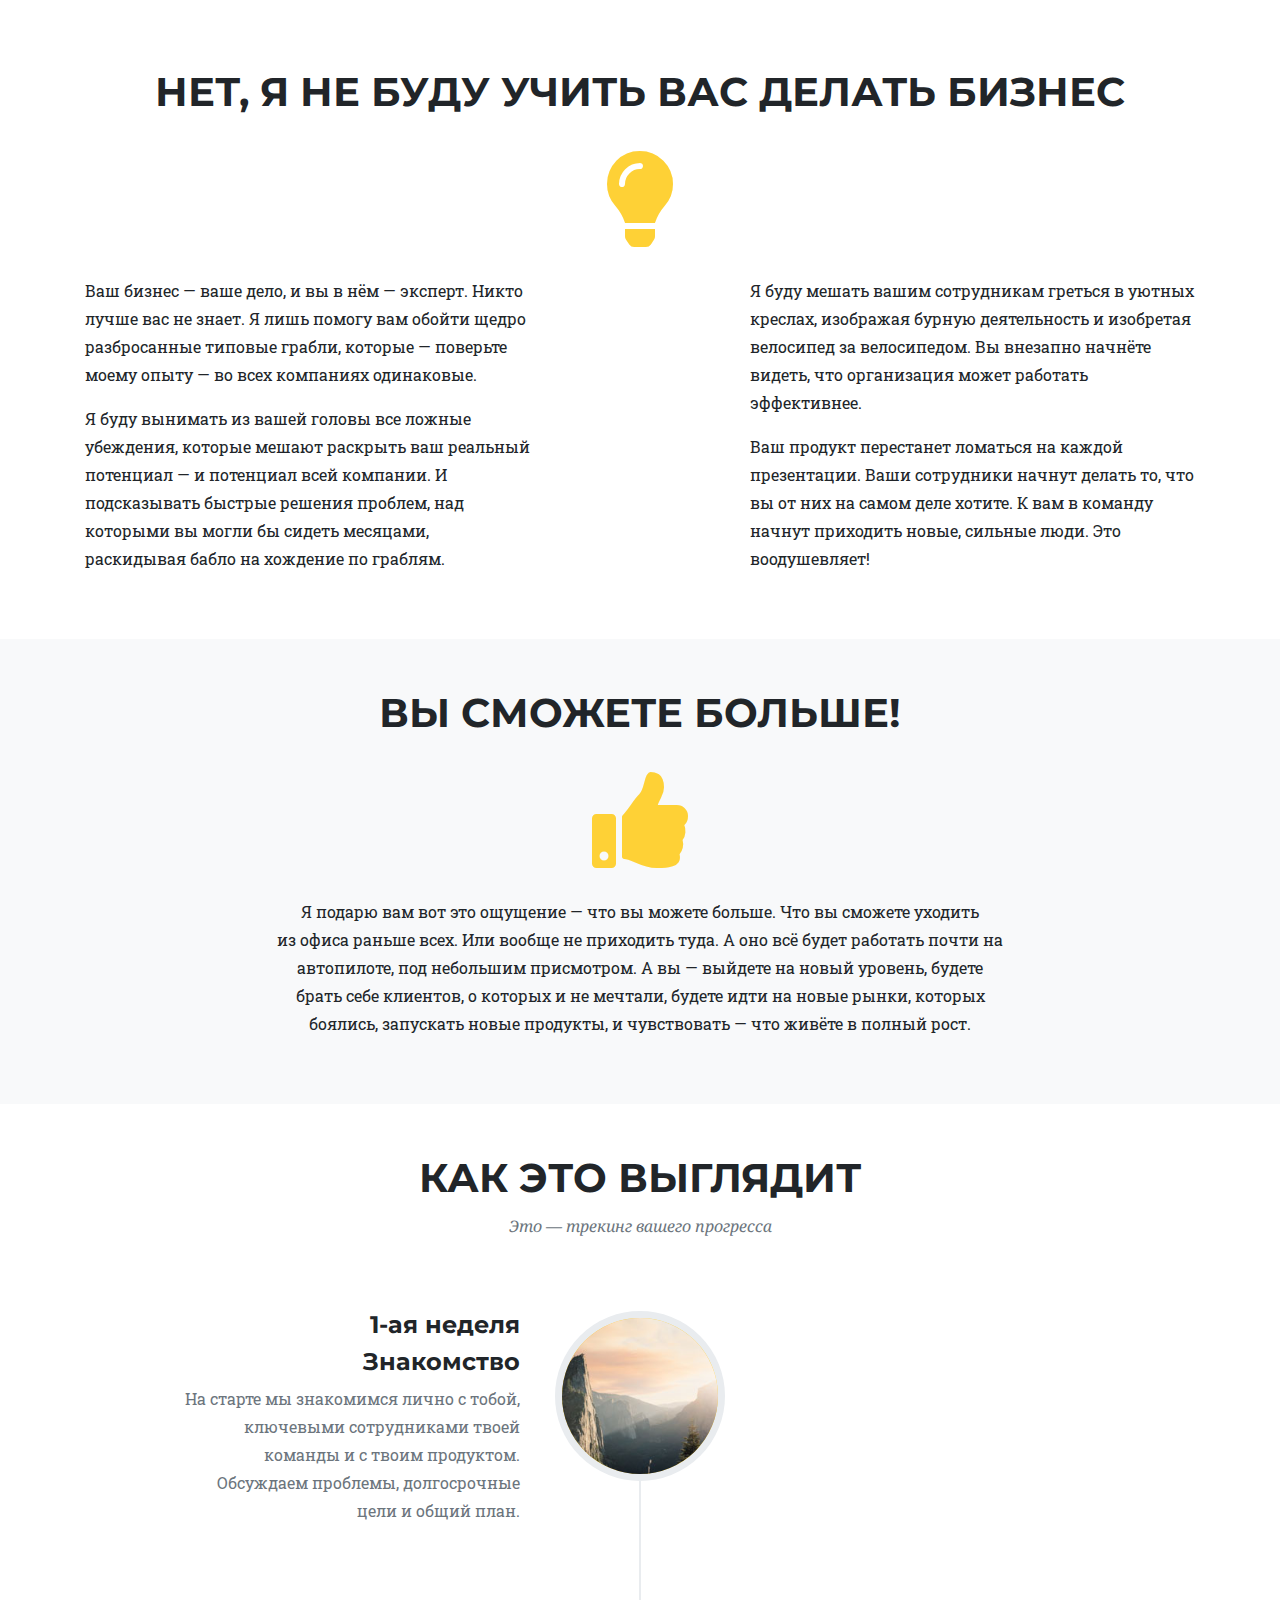
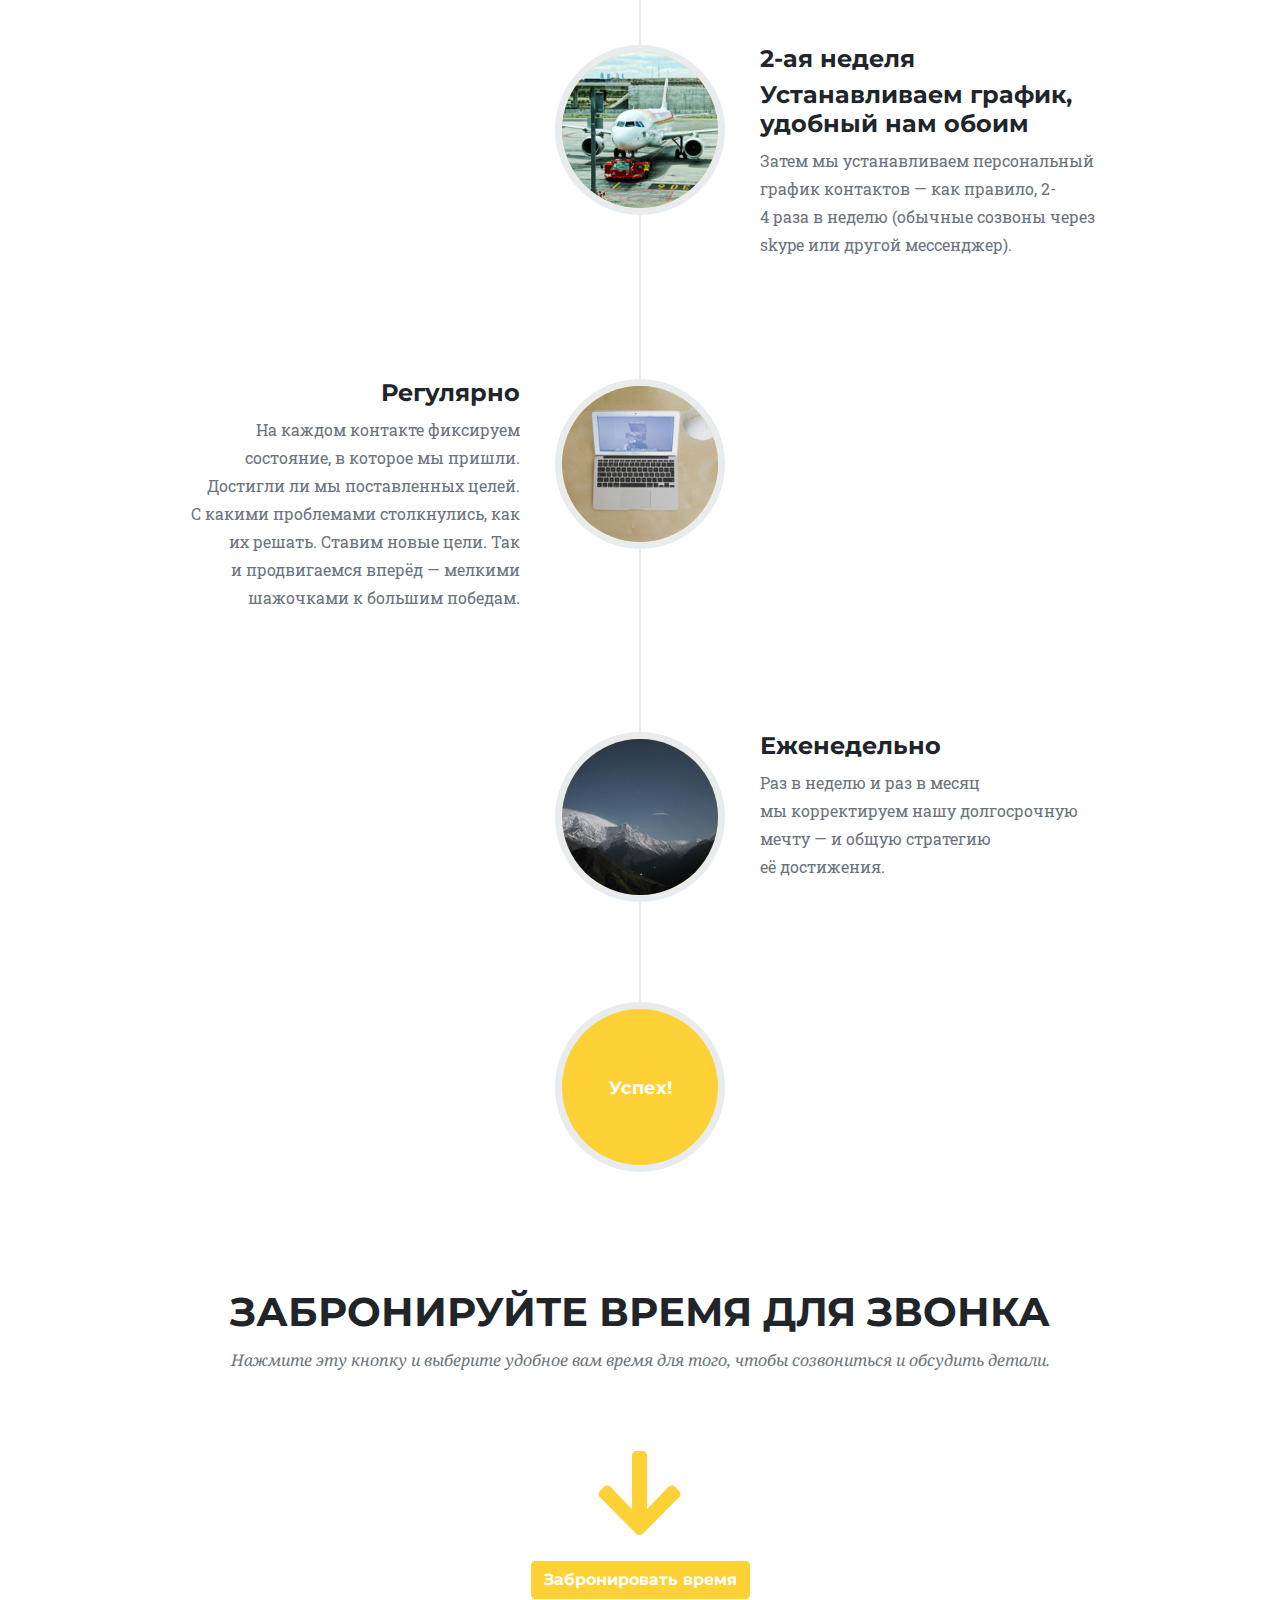
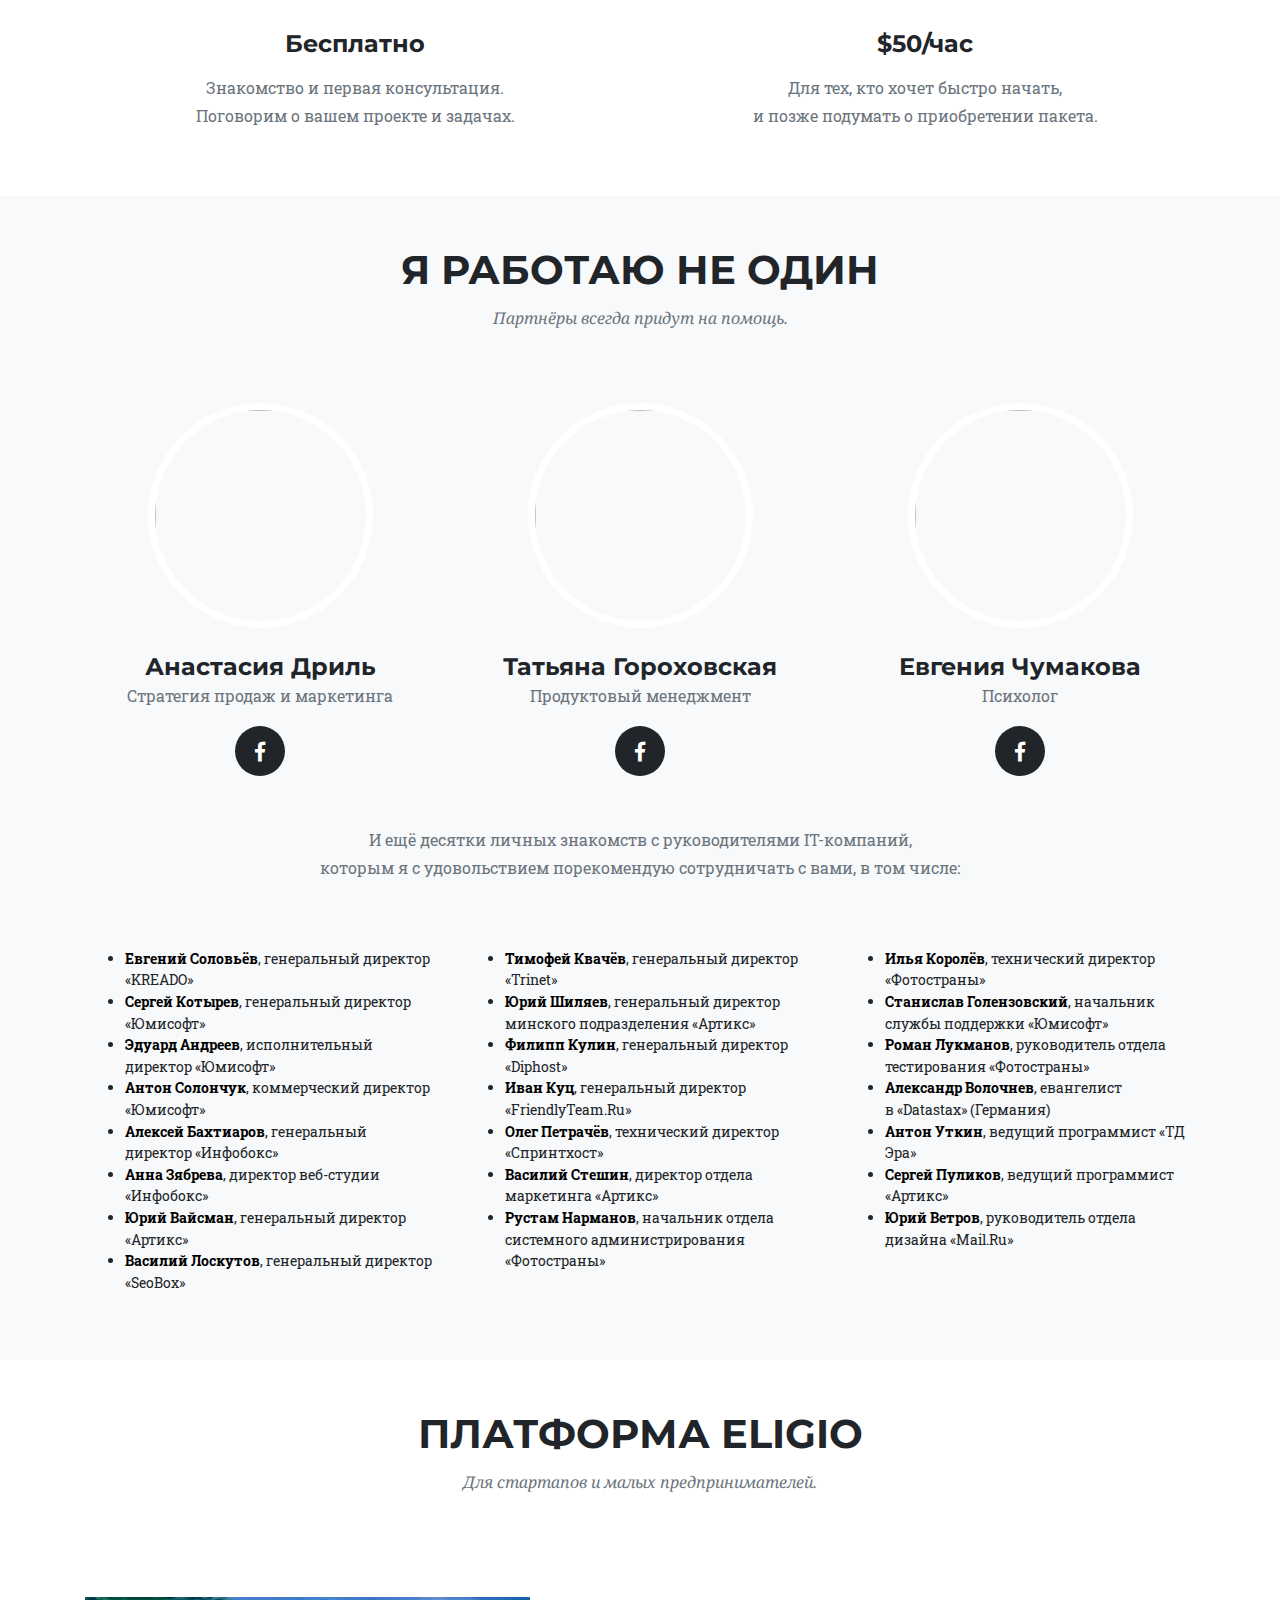
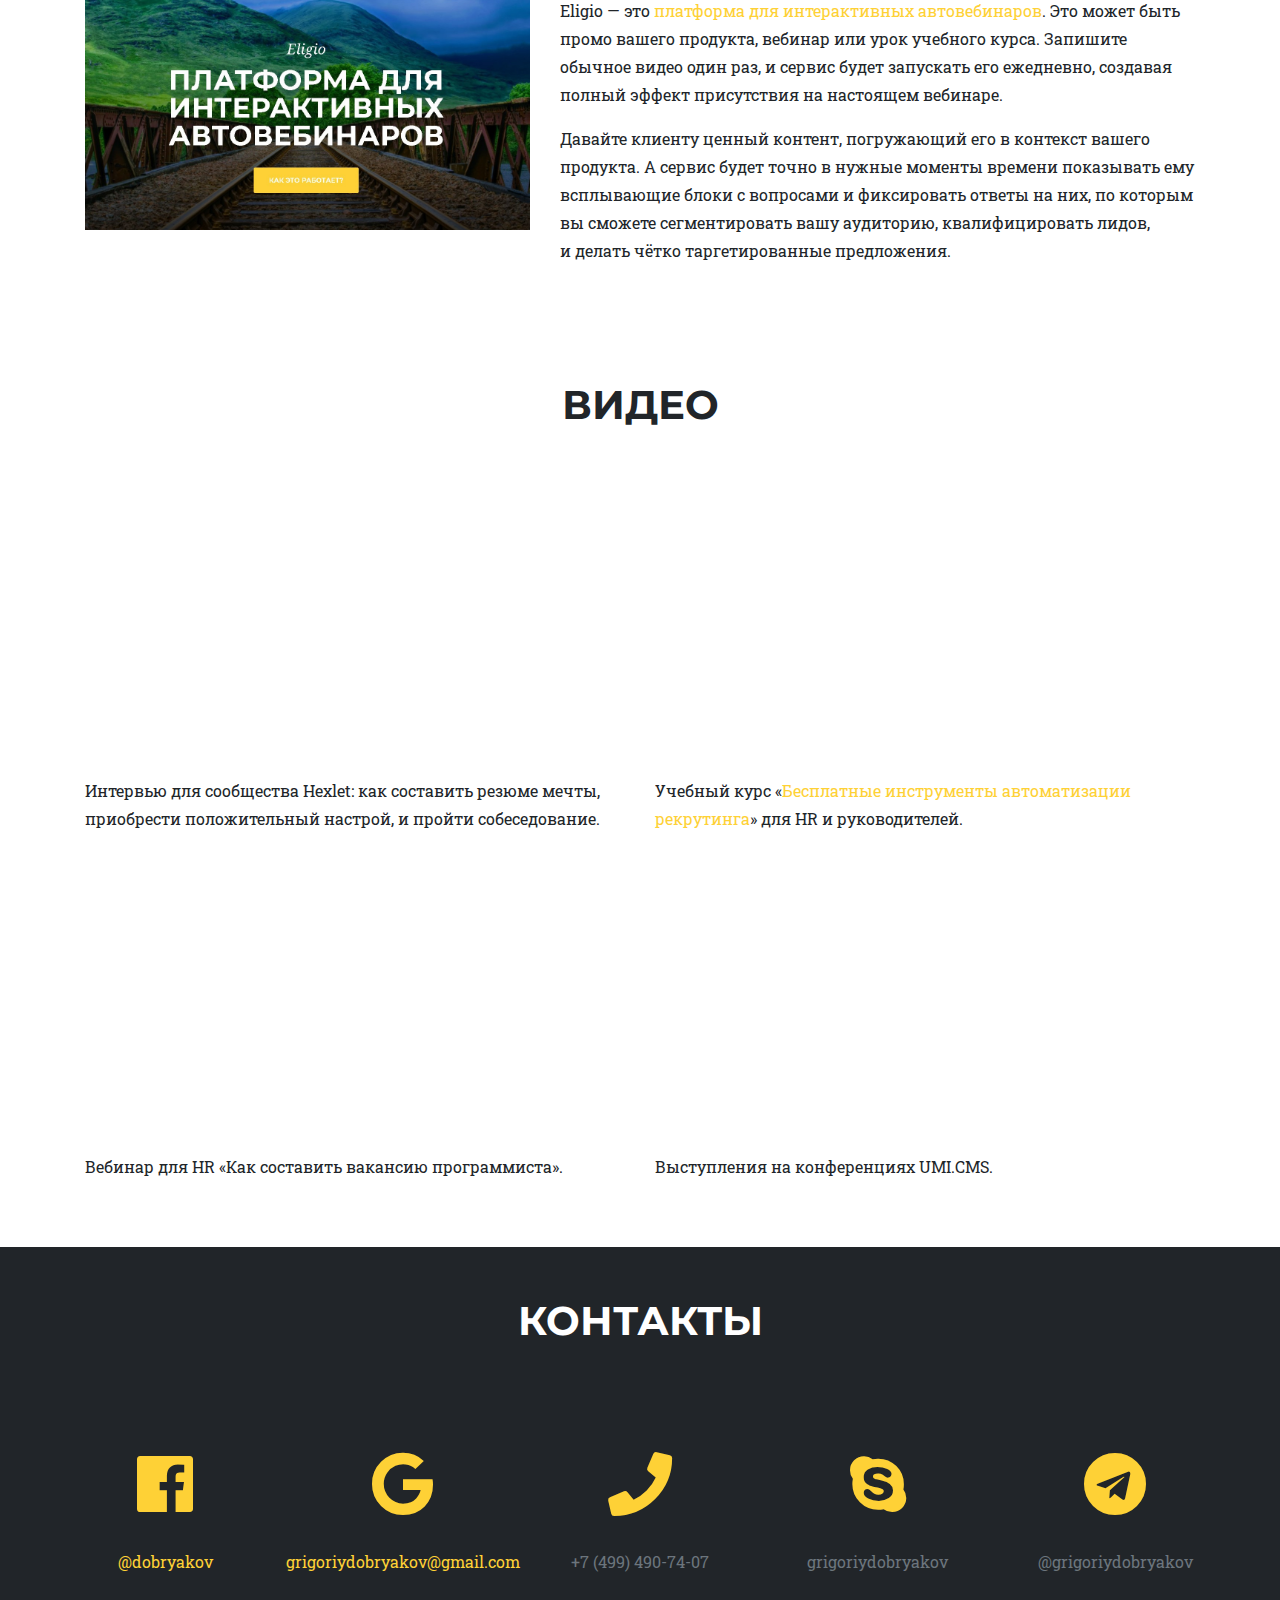
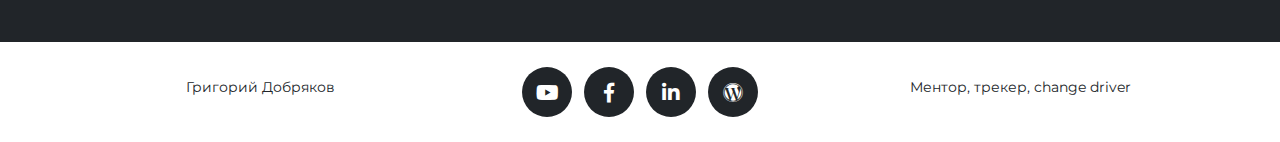
==== commit 62927516: "update link to digitalcustdev" ====
--- a/index.html
+++ b/index.html
@@ -941,7 +941,7 @@
         </div>
         <div class="col-lg-6 col-md-12 col-sm-12">
           <div class="embed-responsive embed-responsive-16by9"><iframe src="https://www.youtube.com/embed/videoseries?list=PLUz1o7Zv6ERBR9boIlC47TMvHIcGszOTK" frameborder="0" allowfullscreen></iframe></div>
-          <p>Учебный курс &laquo;Бесплатные инструменты автоматизации рекрутинга&raquo; для HR и руководителей.</p>
+          <p>Учебный курс &laquo;<a target="_blank" href="/link/?url=https://digitalcustdev.ru/courses/digital-recruitment-avtomatizaciya/">Бесплатные инструменты автоматизации рекрутинга</a>&raquo; для HR и руководителей.</p>
         </div>
       </div>
       <div class="row">
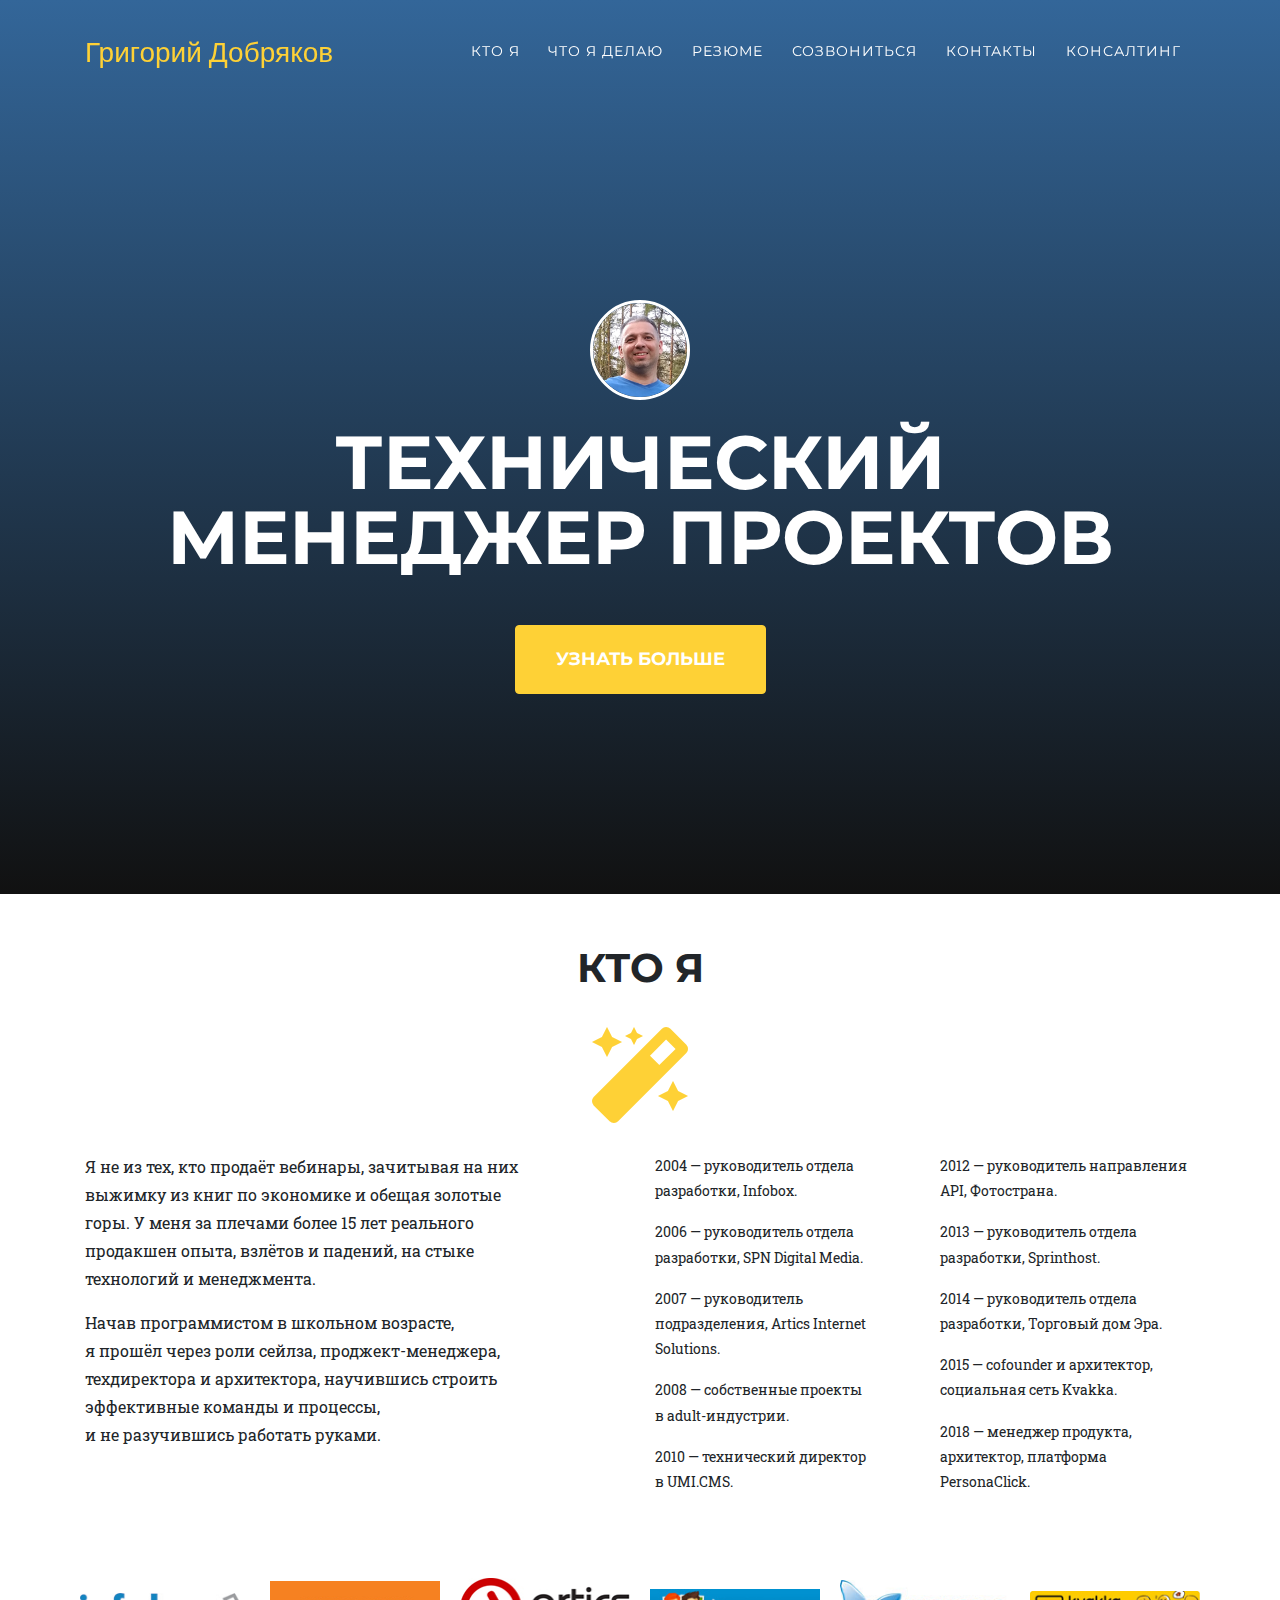
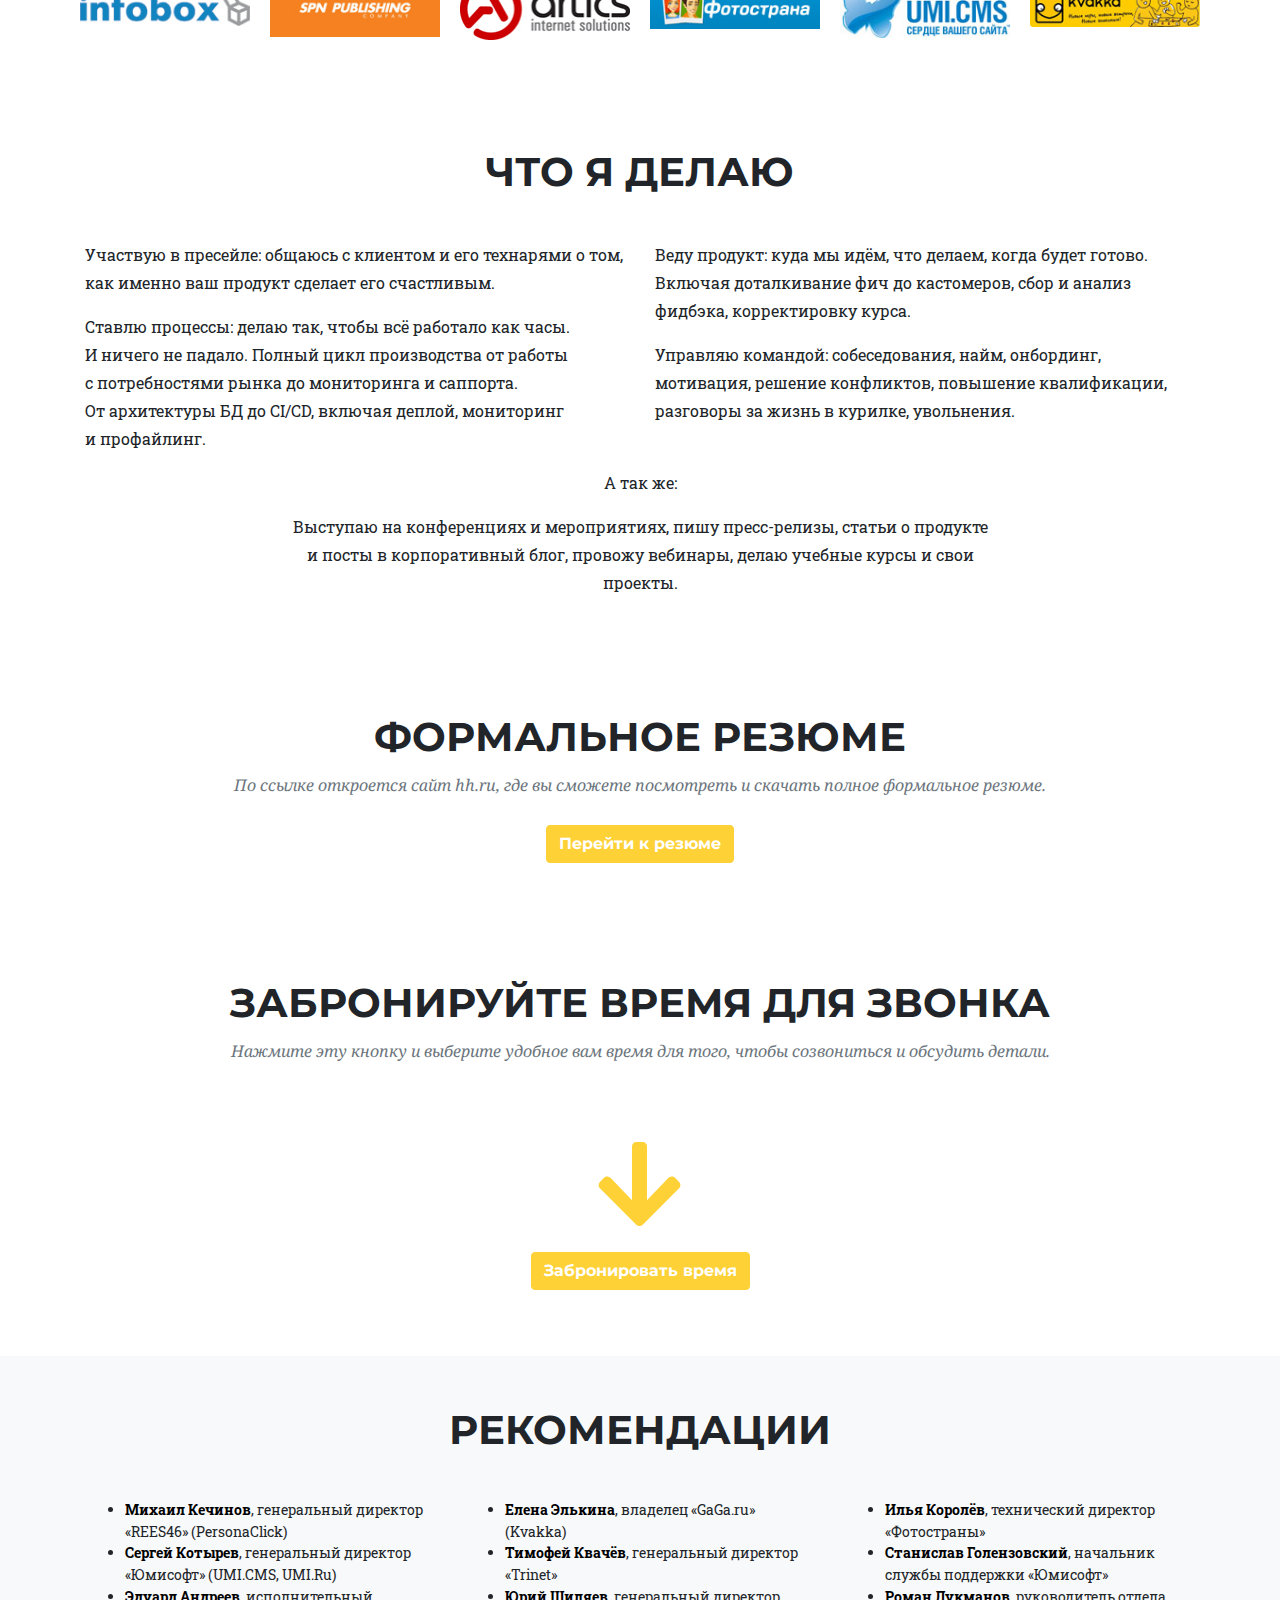
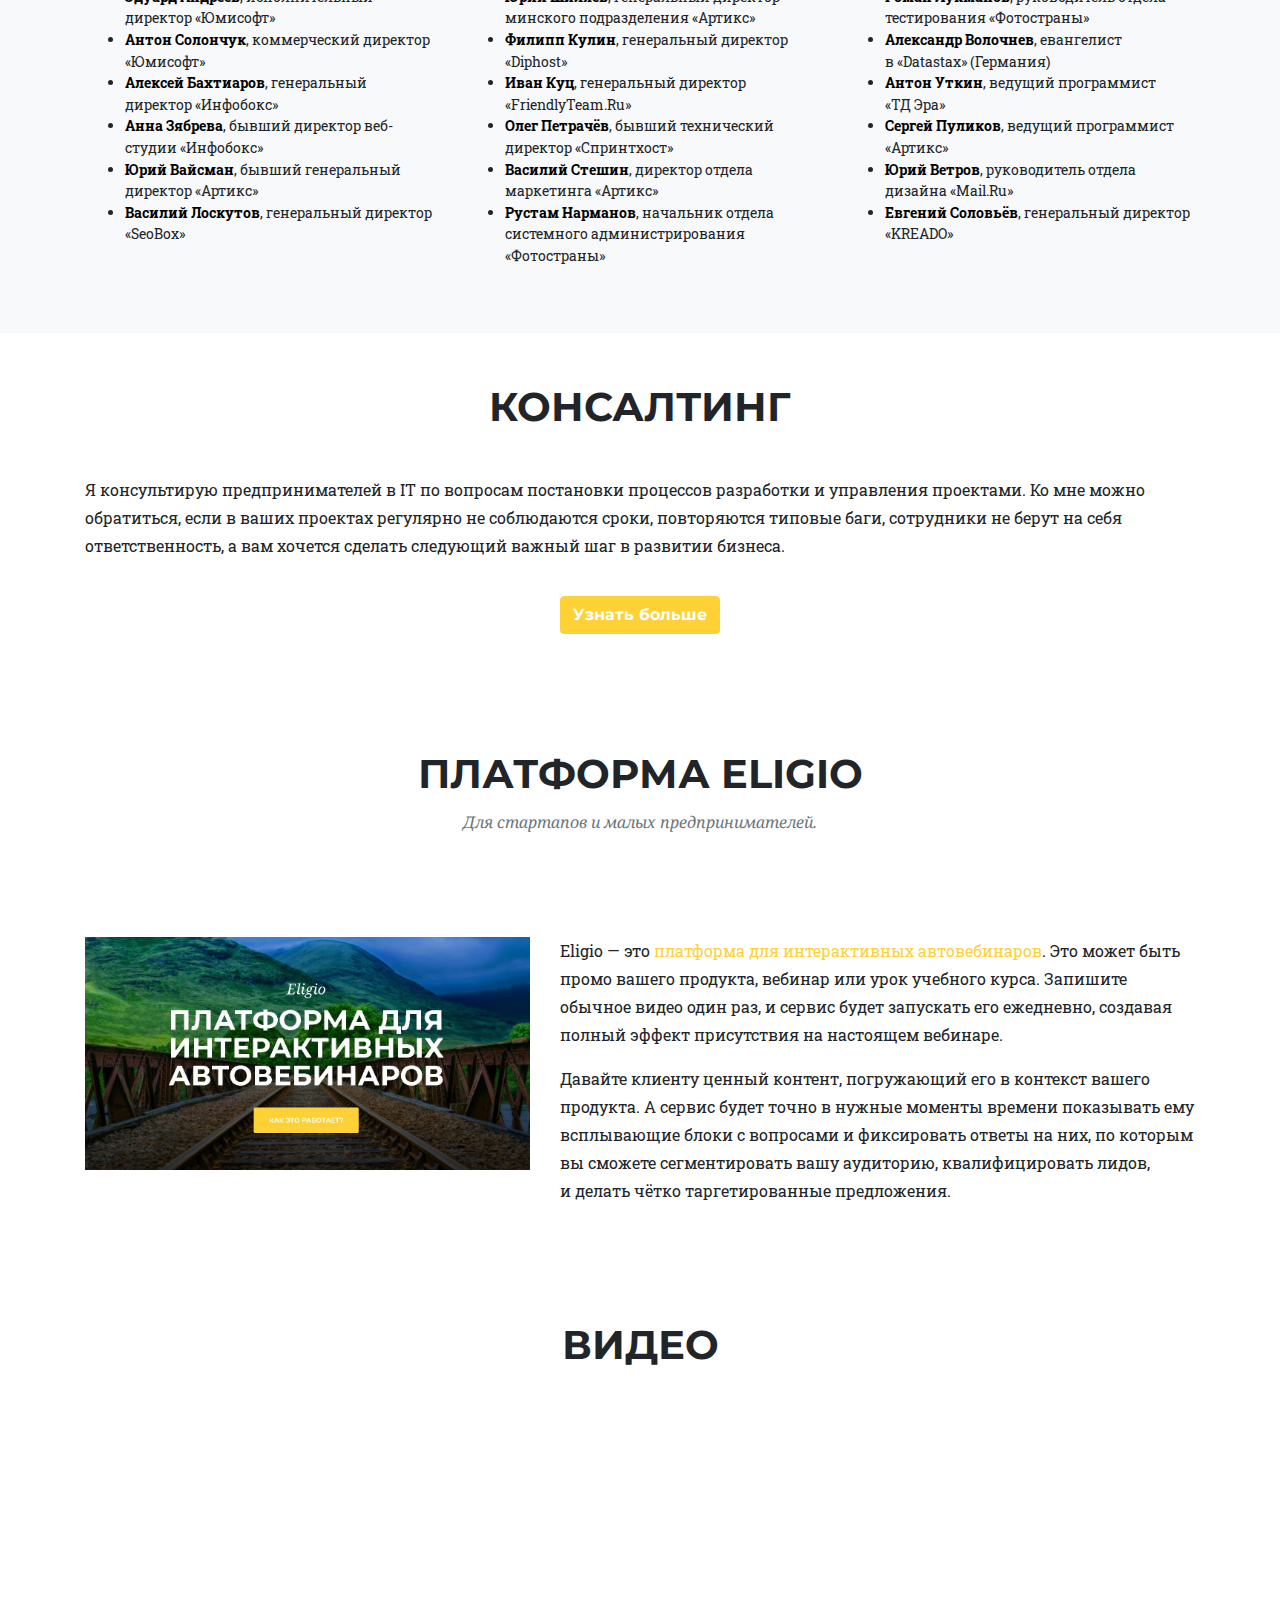
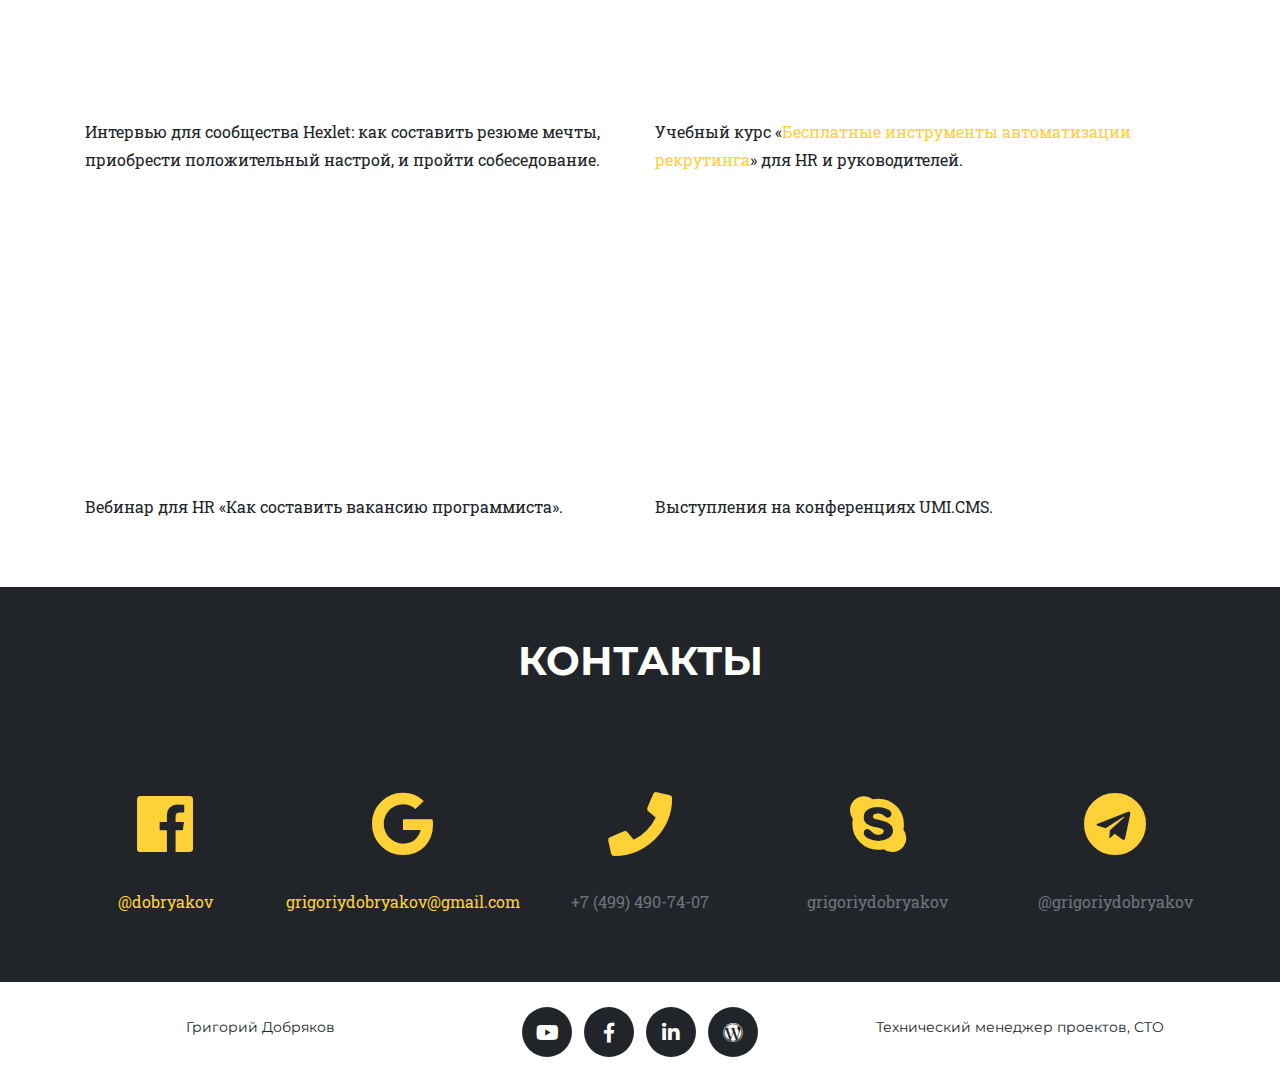
==== commit 9b496578: "rewrite main page content" ====
--- a/index.html
+++ b/index.html
@@ -8,7 +8,7 @@
   <meta name="description" content="">
   <meta name="author" content="">
 
-  <title>Григорий Добряков — ментор, трекер, change driver. Помогаю IT-проектам взять новую высоту.</title>
+  <title>Григорий Добряков — технический менеджер проектов.</title>
 
   <!-- Bootstrap core CSS -->
   <link href="vendor/bootstrap/css/bootstrap.min.css" rel="stylesheet">
@@ -113,36 +113,24 @@
       </button>
       <div class="collapse navbar-collapse" id="navbarResponsive">
         <ul class="navbar-nav text-uppercase ml-auto">
-          <!--<li class="nav-item">
-            <a class="nav-link js-scroll-trigger" href="#problems">Проблемы</a>
-          </li>-->
-          <li class="nav-item">
-            <a class="nav-link js-scroll-trigger" href="#solutions">Решения</a>
-          </li>
           <li class="nav-item">
             <a class="nav-link js-scroll-trigger" href="#experience">Кто я</a>
           </li>
-          <!--<li class="nav-item">
-            <a class="nav-link js-scroll-trigger" href="#business">Что</a>
-          </li>-->
-          <!--<li class="nav-item">
-            <a class="nav-link js-scroll-trigger" href="#appropriate">Кому</a>
-          </li>-->
-          <!--<li class="nav-item">
-            <a class="nav-link js-scroll-trigger" href="#portfolio">Portfolio</a>
-          </li>-->
           <li class="nav-item">
-            <a class="nav-link js-scroll-trigger" href="#process">Процесс</a>
+            <a class="nav-link js-scroll-trigger" href="#actions">Что я делаю</a>
           </li>
           <li class="nav-item">
-            <a class="nav-link js-scroll-trigger" href="#booking">Забронировать</a>
+            <a class="nav-link js-scroll-trigger" href="#cv" target="_blank">Резюме</a>
           </li>
           <li class="nav-item">
-            <a class="nav-link js-scroll-trigger" href="#team">Партнёры</a>
+            <a class="nav-link js-scroll-trigger" href="#booking">Созвониться</a>
           </li>
           <li class="nav-item">
             <a class="nav-link js-scroll-trigger" href="#contact">Контакты</a>
           </li>
+          <li class="nav-item">
+            <a class="nav-link js-scroll-trigger" href="#consulting" target="_blank">Консалтинг</a>
+          </li>
         </ul>
       </div>
     </div>
@@ -153,276 +141,15 @@
     <div class="container">
       <div class="intro-text">
         <div class="intro-lead-in"><img class="rounded-circle img-fluid" src="img/dobryakov-avatar-2019.png" style="height: 100px; border: 3px white solid;"></div>
-        <div class="intro-heading text-uppercase">Помогаю IT-проектам взять новую высоту</div>
-        <a class="btn btn-primary btn-xl text-uppercase js-scroll-trigger" href="#problems">Узнать, как</a>
+        <div class="intro-heading text-uppercase">Технический менеджер проектов</div>
+        <a class="btn btn-primary btn-xl text-uppercase js-scroll-trigger" href="#experience">Узнать больше</a>
       </div>
     </div>
   </header>
 
-<!--
-  <section class="bg-light" id="about">
-    <div class="container">
-      <div class="row custom-section-header">
-        <div class="col-lg-12 text-center">
-          <h2 class="section-heading text-uppercase">Я — change driver</h2>
-          <div class="section-icon"><i class="fas fa-rocket fa-stack-2x text-primary"></i></div>
-        </div>
-      </div>
-      <div class="row">
-        <div class="col-lg-5 text-left">
-          <p>Когда-то у меня всё было так же. Процессы не&nbsp;отстроены, в продукте баги, сотрудники косячат, отделы не взаимодействуют между собой. Партнёры смотрели свысока, клиенты писали нелестные отзывы в интернете. Я&nbsp;приходил в офис раньше всех и&nbsp;уходил последним, а дома просто падал лицом в&nbsp;кровать.</p>
-          <p>Этому нужно было поставить жирную точку.</p>
-        </div>
-        <div class="col-lg-2 text-center">
-        </div>
-        <div class="col-lg-5 text-left">
-          <p>Теперь я не такой. Теперь я работаю 4 часа в&nbsp;день, провожу время с близкими людьми, катаюсь на лыжах и велосипеде, записываю учебные курсы. И&nbsp;помогаю тем, кому ещё только предстоит пройти этот путь.</p>
-          <p>Я работаю с небольшими компаниями в IT, которые созрели для того, чтобы сделать следующий качественный скачок, но пока не&nbsp;могут. Что-то сдерживает. Что-то мешает. И я помогаю это сделать — преодолеть и&nbsp;выйти на следующий уровень.</p>
-        </div>
-      </div>
-    </div>
-  </section>
-  -->
-
-  <section class="" id="problems">
-    <div class="container">
-      <div class="row">
-        <div class="col-lg-12 text-center">
-          <h2 class="section-heading text-uppercase">Типовые проблемы в IT-проектах</h2>
-          <h3 class="section-subheading text-muted"></h3>
-        </div>
-      </div>
-      <div class="row text-left">
-        <div class="col-md-4">
-          <h5 class="service-heading">Ломается то, что уже чинили. И&nbsp;вообще часто ломается.</h5>
-        </div>
-        <div class="col-md-4">
-          <h5 class="service-heading">Постоянная головная боль с&nbsp;настройками серверов и&nbsp;рабочих мест.</h5>
-        </div>
-        <div class="col-md-4">
-          <h5 class="service-heading">Об ошибках узнаём от&nbsp;клиентов и&nbsp;партнёров.</h5>
-        </div>
-      </div>
-      <div class="row text-left">
-        <div class="col-md-4">
-          <h5 class="service-heading">В методиках, процессах и&nbsp;инструментах часто изобретаем велосипед.</h5>
-        </div>
-        <div class="col-md-4">
-          <h5 class="service-heading">Гуманитарии и технари разделяются на&nbsp;два враждующих лагеря.</h5>
-        </div>
-        <div class="col-md-4">
-          <h5 class="service-heading">Не на кого положиться. Приходится контролировать даже мелочи.</h5>
-        </div>
-      </div>
-    </div>
-  </section>
-
-  <section class="bg-light" id="solutions">
-    <div class="container">
-      <div class="row">
-        <div class="col-lg-12 text-center">
-          <h2 class="section-heading text-uppercase">Решения</h2>
-          <div class="section-icon"><i class="fas fa-tools fa-stack-2x text-primary"></i></div>
-          <!--<h3 class="section-subheading text-muted"></h3>-->
-        </div>
-      </div>
-      <div class="row text-left">
-        <div class="col-md-5 custom-service-block">
-          <h5 class="service-heading">Пакет &laquo;Продукт без багов&raquo;</h5>
-          <p>
-            <strong>Какую проблему решает:</strong>
-            В&nbsp;вашем продукте много ошибок.
-            Одни и те же ошибки повторяются.
-            Много времени и денег теряется на исправление вместо развития.
-          </p>
-          <p>
-            <strong>Процесс:</strong>
-            Изучаем инструменты и&nbsp;методики тестирования.
-            Вводим метрики, показывающие фактические улучшения.
-            Пишем тесты.
-            Настраиваем процесс continuous integration для их&nbsp;регулярного запуска и&nbsp;отчётности.
-          </p>
-          <p>
-            <strong>Результаты:</strong>
-            Вы обретаете уверенность в&nbsp;качестве и&nbsp;стабильности  продукта.
-            На каждую презентацию вы&nbsp;едете без&nbsp;страха.
-          </p>
-          <p class="text-success custom-service-block-pricing">
-            50&nbsp;000 рублей в&nbsp;месяц.
-            <br>
-            Рассчитано на&nbsp;1-2&nbsp;месяца.
-          </p>
-        </div>
-        <div class="col-md-2"></div>
-        <div class="col-md-5 custom-service-block">
-          <h5 class="service-heading">Пакет &laquo;Управление конфигурацией&raquo;</h5>
-          <p>
-            <strong>Какую проблему решает:</strong>
-            У вас возникает множество проблем от&nbsp;разницы в&nbsp;настройках серверов.
-            Настройка сервера, VDS или компьютера сотрудника выглядит неправдоподобно сложной.
-            Существует множество инструкций о&nbsp;настройках, которые теряются или&nbsp;устаревают.
-            Сисадмин внедряет инструменты, которыми непонятно как&nbsp;пользоваться.
-          </p>
-          <p>
-            <strong>Процесс:</strong>
-            Выбираем и&nbsp;внедряем систему управления конфигурацией, и&nbsp;учимся ей&nbsp;пользоваться на&nbsp;практике.
-          </p>
-          <p>
-            <strong>Результаты:</strong>
-            В средах и&nbsp;окружениях наведён порядок.
-            Изменения конфигурации превратились из&nbsp;хаотичных в&nbsp;системные.
-            Настройки рабочих мест стали одинаковыми.
-            Сотрудники больше не&nbsp;теряют время на&nbsp;перенастройку.
-          </p>
-          <p class="text-success custom-service-block-pricing">
-            50&nbsp;000 рублей в&nbsp;месяц
-            <br>
-            Рассчитано на 1-2&nbsp;месяца
-          </p>
-        </div>
-      </div>
-      <div class="row text-left">
-        <div class="col-md-5 custom-service-block">
-          <h5 class="service-heading">Пакет &laquo;Мониторинг ошибок&raquo;</h5>
-          <p>
-            <strong>Какую проблему решает:</strong>
-            Вы узнаёте о&nbsp;проблемах от&nbsp;клиентов или&nbsp;партнёров. Ошибки, возможно, пишутся в&nbsp;лог, но&nbsp;его&nbsp;никто не&nbsp;анализирует.
-            Иногда бывает, что какой-то сервис вообще лежит, а&nbsp;вы&nbsp;узнаёте об&nbsp;этом спустя часы или&nbsp;дни.
-          </p>
-          <p>
-            <strong>Процесс:</strong>
-            Подключаем систему аналитики ошибок.
-            Настраиваем репортинг в&nbsp;командный чат.
-            Выявляем ключевые точки отказов, устанавливаем систему мониторинга и&nbsp;настраиваем её&nbsp;на&nbsp;эти&nbsp;точки.
-            Настраиваем репортинг на&nbsp;разных ответственных лиц в&nbsp;зависимости от&nbsp;типа ошибки, времени суток и&nbsp;дня&nbsp;недели.
-          </p>
-          <p>
-            <strong>Результаты:</strong>
-            Вы&nbsp;спокойно спите.
-            Ответственные сотрудники получают целевые уведомления.
-            Проблемы исправляются моментально.
-          </p>
-          <p class="text-success custom-service-block-pricing">
-            25&nbsp;000 рублей.
-          </p>
-        </div>
-        <div class="col-md-2"></div>
-        <div class="col-md-5 custom-service-block">
-          <h5 class="service-heading">Пакет &laquo;Фундамент&raquo;</h5>
-          <p>
-            <strong>Какую проблему решает:</strong>
-            Как построить эффективное производство IT-продукта, наладить контакт между саппортом, маркетингом и&nbsp;разработчиками, эффективно вести клиентов.
-          </p>
-          <p>
-            Это вводный курс по&nbsp;базовым инструментам и&nbsp;методикам. Вы&nbsp;освоите и&nbsp;станете очень эффективно использовать:
-          </p>
-          <ul style="font-size: 90%;">
-            <li>Командный чат.</li>
-            <li>Таск-менеджер / багтрекер.</li>
-            <li>Customer service desk (система трекинга обращений в&nbsp;техподдержку).</li>
-            <li>CRM (система ведения взаимоотношений с&nbsp;клиентами).</li>
-            <li>IP-телефония.</li>
-            <li>Сервис ручных и автоматических рассылок.</li>
-            <li>Хранилище git-репозиториев.</li>
-            <li>Основные приёмы код-ревью.</li>
-            <li>Методика feature branches.</li>
-            <li>Автоматизированное тестирование.</li>
-            <li>Continuous integration.</li>
-          </ul>
-          <p class="text-success custom-service-block-pricing">
-            50&nbsp;000 рублей в&nbsp;месяц.
-            <br>
-            Рассчитано на&nbsp;1-2&nbsp;месяца.
-          </p>
-        </div>
-      </div>
-      <div class="row text-left">
-        <div class="col-md-5 custom-service-block">
-          <h5 class="service-heading">Пакет &laquo;Гуманитарий ставит задачи программистам&raquo;</h5>
-          <p>
-            <strong>Какую проблему решает:</strong>
-            Вечный пинг-понг задач между менеджером и&nbsp;разработчиком.
-            Разработчики жалуются, что&nbsp;задача поставлена непонятно.
-            При ручном тестировании выясняется, что&nbsp;сделали совсем не&nbsp;то, что&nbsp;просили.
-          </p>
-          <p>
-            Этот курс — серия практических занятий с&nbsp;разбором ваших конкретных задач, которые вы&nbsp;ставите в&nbsp;реальную работу в&nbsp;настоящее время.
-          </p>
-          <p>
-            <strong>Результаты:</strong>
-            Ваши менеджеры научатся проектировать и&nbsp;ставить задачи однозначно, таким образом, чтобы разработчики воспринимали их&nbsp;как готовое руководство к&nbsp;действию.
-            Вы перестанете терять время и&nbsp;нервы на&nbsp;постоянных дискуссиях в&nbsp;чате и&nbsp;комментариях.
-          </p>
-          <p class="text-success custom-service-block-pricing">
-            50&nbsp;000 рублей.
-          </p>
-        </div>
-        <div class="col-md-2"></div>
-        <div class="col-md-5 custom-service-block">
-          <h5 class="service-heading">Пакет &laquo;Командная культура&raquo;</h5>
-          <p>
-            <strong>Какую проблему решает:</strong>
-            Сотрудники не&nbsp;вовлечены в&nbsp;работу и&nbsp;не&nbsp;разделяют миссию продукта.
-            Непонятно, кто&nbsp;чем&nbsp;занят, коллектив выглядит непрозрачным и&nbsp;неуправляемым.
-            Возникают сложности с&nbsp;делегированием, никто не&nbsp;хочет брать на&nbsp;себя ответственность.
-            Разработчики отрицают бизнесовые приоритеты и&nbsp;сосредоточены на&nbsp;производстве.
-            В&nbsp;команде выражен недостаток взаимоуважения и&nbsp;поддержки.
-          </p>
-          <p>
-            Это самый сложный курс, в&nbsp;рамках которого мы&nbsp;с&nbsp;вами поработаем с&nbsp;мотивацией каждого сотрудника.
-            Отфильтруем тех, кто не готов меняться, и&nbsp;подготовим им&nbsp;замену.
-            Поможем продвинуться и&nbsp;раскрыться позитивно настроенным членам команды.
-            Научимся конструктивно спорить и&nbsp;решать конфликты.
-          </p>
-          <p>
-            <strong>Результаты:</strong>
-            Эффективная работа команды в&nbsp;дружественной, позитивной атмосфере.
-            Сотрудники, разделяющие вашу миссию, и&nbsp;готовые ежедневно достигать и&nbsp;добиваться.
-          </p>
-          <p class="text-success custom-service-block-pricing">
-            50&nbsp;000 рублей в&nbsp;месяц.
-            <br>
-            Рассчитано на&nbsp;6&nbsp;месяцев.
-          </p>
-        </div>
-      </div>
-      <div class="row text-left">
-        <div class="col-md-4 ">
-          <h5 class="service-heading">Пакет &laquo;Найм лучших&raquo;</h5>
-          <p>
-            Я провожу собеседования ваших кандидатов вместо вас, либо вместе с&nbsp;вами. По каждому даю развёрнутый фидбэк и&nbsp;рекомендации.
-          </p>
-          <p class="text-success custom-service-block-pricing">
-            25&nbsp;000 рублей в&nbsp;месяц.
-          </p>
-        </div>
-        <div class="col-md-4 ">
-          <h5 class="service-heading">Пакет &laquo;Стратегия продаж&raquo;</h5>
-          <p>
-            Идеально подходит для ситуации &laquo;сделали продукт — а&nbsp;он&nbsp;не&nbsp;продаётся&raquo;.
-            Вы получаете завершённый документ с&nbsp;расписанными каналами продаж и&nbsp;продвижения, и&nbsp;конкретными шагами.
-          </p>
-          <p class="text-success custom-service-block-pricing">
-            От 70&nbsp;000 рублей.
-          </p>
-        </div>
-        <div class="col-md-4 ">
-          <h5 class="service-heading">Пакет &laquo;Терапия&raquo;</h5>
-          <p>
-            Работа профессионального психолога с&nbsp;установками, заложенными глубоко в&nbsp;подсознании, которые мешают вам развернуться в&nbsp;полную силу.
-          </p>
-          <p class="text-success custom-service-block-pricing">
-            От 25&nbsp;000 рублей.
-            <br>
-            Рассчитано на 3&nbsp;месяца.
-          </p>
-        </div>
-      </div>
-    </div>
-  </section>
-
-
-  <section class="" id="experience" style="padding-bottom: 10px;" data-conversion-id="AW-982246509/rHLbCLvr7pgBEO3Ir9QD">
+
+
+  <section class="" id="experience" style="padding-bottom: 10px;" >
     <div class="container">
       <div class="row custom-section-header">
         <div class="col-lg-12 text-center">
@@ -481,292 +208,53 @@
     </div>
   </section>
 
-<!--
-  <section class="bg-light" id="how">
-    <div class="container">
-      <div class="row custom-section-header">
-        <div class="col-lg-12 text-center">
-          <h2 class="section-heading text-uppercase">Волшебной кнопки не существует</h2>
-          <div class="section-icon"><i class="fas fa-magic fa-stack-2x text-primary"></i></div>
-        </div>
-      </div>
-      <div class="row">
-        <div class="col-lg-2">
-        </div>
-        <div class="col-lg-8 text-center">
-          <p>Нет никакой волшебной методики. Я&nbsp;буду работать непосредственно с твоей головой. И&nbsp;с&nbsp;головами твоих ключевых сотрудников. Все проблемы организации — там.</p>
-          <p>Не&nbsp;в&nbsp;инструментах и не в регламентах. А&nbsp;в&nbsp;голове, в культуре, в мотивах людей. В&nbsp;неумении удерживать фокус внимания, в&nbsp;неумении распоряжаться временем, неумении делегировать и формировать команду, в неумении сбрасывать балласт, в&nbsp;банальном неумении эффективно общаться между собой.</p>
-        </div>
-        <div class="col-lg-2">
-        </div>
-      </div>
-    </div>
-  </section>
-  -->
-
-  <section class="" id="business">
-    <div class="container">
-      <div class="row custom-section-header">
-        <div class="col-lg-12 text-center">
-          <h2 class="section-heading text-uppercase">Нет, я не буду учить вас делать бизнес</h2>
-          <div class="section-icon"><i class="fas fa-lightbulb fa-stack-2x text-primary" style="font-size: 6em;"></i></div>
-        </div>
-      </div>
-      <div class="row">
-        <div class="col-lg-5 text-left">
-          <p>Ваш бизнес — ваше дело, и вы в нём — эксперт. Никто лучше вас не знает. Я лишь помогу вам обойти щедро разбросанные типовые грабли, которые — поверьте моему опыту — во&nbsp;всех компаниях одинаковые.</p>
-          <p>Я буду вынимать из вашей головы все ложные убеждения, которые мешают раскрыть ваш реальный потенциал — и потенциал всей компании. И подсказывать быстрые решения проблем, над которыми вы могли бы сидеть месяцами, раскидывая бабло на&nbsp;хождение по граблям.</p>
-        </div>
-        <div class="col-lg-2 text-center">
-        </div>
-        <div class="col-lg-5 text-left">
-          <p>Я буду мешать вашим сотрудникам греться в&nbsp;уютных креслах, изображая бурную деятельность и изобретая велосипед за&nbsp;велосипедом. Вы внезапно начнёте видеть, что организация может работать эффективнее.</p>
-          <p>Ваш продукт перестанет ломаться на каждой презентации. Ваши сотрудники начнут делать то, что вы от них на самом деле хотите. К&nbsp;вам в команду начнут приходить новые, сильные люди. Это воодушевляет!</p>
-        </div>
-      </div>
-    </div>
-  </section>
-
-
-  <section class="bg-light" id="youcan">
-    <div class="container">
-      <div class="row custom-section-header">
-        <div class="col-lg-12 text-center">
-          <h2 class="section-heading text-uppercase">Вы сможете больше!</h2>
-          <div class="section-icon"><i class="fas fa-thumbs-up fa-stack-2x text-primary"></i></div>
-        </div>
-      </div>
-      <div class="row">
-        <div class="col-lg-2">
-        </div>
-        <div class="col-lg-8 text-center">
-          <p>Я подарю вам вот это ощущение — что вы можете больше. Что вы сможете уходить из&nbsp;офиса раньше всех. Или вообще не приходить туда. А&nbsp;оно всё будет работать почти на автопилоте, под небольшим присмотром. А&nbsp;вы — выйдете на новый уровень, будете брать себе клиентов, о которых и не мечтали, будете идти на новые рынки, которых боялись, запускать новые продукты, и&nbsp;чувствовать — что живёте в полный рост.</p>
-        </div>
-        <div class="col-lg-2">
-        </div>
-      </div>
-    </div>
-  </section>
-
-  <!-- Services -->
-  <!--
-  <section class="" id="appropriate">
-    <div class="container">
-      <div class="row">
-        <div class="col-lg-12 text-center">
-          <h2 class="section-heading text-uppercase">Кому это подойдёт</h2>
-          <h3 class="section-subheading text-muted"></h3>
+
+  <section class="" id="actions">
+    <div class="container">
+      <div class="row custom-section-header">
+        <div class="col-lg-12 text-center">
+          <h2 class="section-heading text-uppercase">Что я делаю</h2>
+        </div>
+      </div>
+      <div class="row">
+        <div class="col-lg-6">
+          <p>Участвую в пресейле: общаюсь с клиентом и его технарями о&nbsp;том, как именно ваш продукт сделает его счастливым.</p>
+          <p>Ставлю процессы: делаю так, чтобы всё работало как часы. И&nbsp;ничего не падало. Полный цикл производства от&nbsp;работы с&nbsp;потребностями рынка до мониторинга и саппорта. От&nbsp;архитектуры БД до CI/CD, включая деплой, мониторинг и&nbsp;профайлинг.</p>
+        </div>
+        <div class="col-lg-6">
+          <p>Веду продукт: куда мы идём, что делаем, когда будет готово. Включая доталкивание фич до кастомеров, сбор и анализ фидбэка, корректировку курса.</p>
+          <p>Управляю командой: собеседования, найм, онбординг, мотивация, решение конфликтов, повышение квалификации, разговоры за жизнь в&nbsp;курилке, увольнения.</p>
+        </div>
+      </div>
+      <div class="row">
+        <div class="col-lg-8 mx-auto text-center">
+          <p>А так же:</p>
+          <p>Выступаю на конференциях и&nbsp;мероприятиях, пишу пресс-релизы, статьи о&nbsp;продукте и&nbsp;посты в&nbsp;корпоративный блог, провожу вебинары, делаю учебные курсы и&nbsp;свои проекты.</p>
+        </div>
+      </div>
+    </div>
+  </section>
+
+
+  <section class="" id="cv">
+    <div class="container">
+      <div class="row custom-section-header">
+        <div class="col-lg-12 text-center">
+          <h2 class="section-heading text-uppercase">Формальное резюме</h2>
+          <h3 class="section-subheading text-muted" style="margin-bottom: 0;">По ссылке откроется сайт hh.ru, где вы сможете посмотреть и скачать полное формальное резюме.</h3>
         </div>
       </div>
       <div class="row text-center">
-        <div class="col-md-4">
-          <span class="fa-stack fa-4x">
-            <i class="fas fa-circle fa-stack-2x text-primary"></i>
-            <i class="fas fa-shopping-cart fa-stack-1x fa-inverse"></i>
-          </span>
-          <h4 class="service-heading">Перешагнули MVP</h4>
-          <p class="text-muted">Для тех, у кого пошли первые продажи, ручного управления уже недостаточно — хочется систематизации и порядка.</p>
-        </div>
-        <div class="col-md-4">
-          <span class="fa-stack fa-4x">
-            <i class="fas fa-circle fa-stack-2x text-primary"></i>
-            <i class="fas fa-rocket fa-stack-1x fa-inverse"></i>
-          </span>
-          <h4 class="service-heading">Хотим инвестиций</h4>
-          <p class="text-muted">Для тех, кто хочет привлечь первые чужие деньги или выйти на новый раунд инвестиций.</p>
-        </div>
-        <div class="col-md-4">
-          <span class="fa-stack fa-4x">
-            <i class="fas fa-circle fa-stack-2x text-primary"></i>
-            <i class="fas fa-globe-americas fa-stack-1x fa-inverse"></i>
-          </span>
-          <h4 class="service-heading">Захватим мир</h4>
-          <p class="text-muted">Для тех, кто планирует масштабирование и&nbsp;выход на рынки других стран.</p>
-        </div>
-      </div>
-    </div>
-  </section>
-  -->
-
-  <!-- Portfolio Grid -->
-  <!--<section class="bg-light" id="portfolio">
-    <div class="container">
-      <div class="row">
-        <div class="col-lg-12 text-center">
-          <h2 class="section-heading text-uppercase">Portfolio</h2>
-          <h3 class="section-subheading text-muted">Lorem ipsum dolor sit amet consectetur.</h3>
-        </div>
-      </div>
-      <div class="row">
-        <div class="col-md-4 col-sm-6 portfolio-item">
-          <a class="portfolio-link" data-toggle="modal" href="#portfolioModal1">
-            <div class="portfolio-hover">
-              <div class="portfolio-hover-content">
-                <i class="fas fa-plus fa-3x"></i>
-              </div>
-            </div>
-            <img class="img-fluid" src="img/portfolio/01-thumbnail.jpg" alt="">
-          </a>
-          <div class="portfolio-caption">
-            <h4>Threads</h4>
-            <p class="text-muted">Illustration</p>
-          </div>
-        </div>
-        <div class="col-md-4 col-sm-6 portfolio-item">
-          <a class="portfolio-link" data-toggle="modal" href="#portfolioModal2">
-            <div class="portfolio-hover">
-              <div class="portfolio-hover-content">
-                <i class="fas fa-plus fa-3x"></i>
-              </div>
-            </div>
-            <img class="img-fluid" src="img/portfolio/02-thumbnail.jpg" alt="">
-          </a>
-          <div class="portfolio-caption">
-            <h4>Explore</h4>
-            <p class="text-muted">Graphic Design</p>
-          </div>
-        </div>
-        <div class="col-md-4 col-sm-6 portfolio-item">
-          <a class="portfolio-link" data-toggle="modal" href="#portfolioModal3">
-            <div class="portfolio-hover">
-              <div class="portfolio-hover-content">
-                <i class="fas fa-plus fa-3x"></i>
-              </div>
-            </div>
-            <img class="img-fluid" src="img/portfolio/03-thumbnail.jpg" alt="">
-          </a>
-          <div class="portfolio-caption">
-            <h4>Finish</h4>
-            <p class="text-muted">Identity</p>
-          </div>
-        </div>
-        <div class="col-md-4 col-sm-6 portfolio-item">
-          <a class="portfolio-link" data-toggle="modal" href="#portfolioModal4">
-            <div class="portfolio-hover">
-              <div class="portfolio-hover-content">
-                <i class="fas fa-plus fa-3x"></i>
-              </div>
-            </div>
-            <img class="img-fluid" src="img/portfolio/04-thumbnail.jpg" alt="">
-          </a>
-          <div class="portfolio-caption">
-            <h4>Lines</h4>
-            <p class="text-muted">Branding</p>
-          </div>
-        </div>
-        <div class="col-md-4 col-sm-6 portfolio-item">
-          <a class="portfolio-link" data-toggle="modal" href="#portfolioModal5">
-            <div class="portfolio-hover">
-              <div class="portfolio-hover-content">
-                <i class="fas fa-plus fa-3x"></i>
-              </div>
-            </div>
-            <img class="img-fluid" src="img/portfolio/05-thumbnail.jpg" alt="">
-          </a>
-          <div class="portfolio-caption">
-            <h4>Southwest</h4>
-            <p class="text-muted">Website Design</p>
-          </div>
-        </div>
-        <div class="col-md-4 col-sm-6 portfolio-item">
-          <a class="portfolio-link" data-toggle="modal" href="#portfolioModal6">
-            <div class="portfolio-hover">
-              <div class="portfolio-hover-content">
-                <i class="fas fa-plus fa-3x"></i>
-              </div>
-            </div>
-            <img class="img-fluid" src="img/portfolio/06-thumbnail.jpg" alt="">
-          </a>
-          <div class="portfolio-caption">
-            <h4>Window</h4>
-            <p class="text-muted">Photography</p>
-          </div>
-        </div>
-      </div>
-    </div>
-  </section>-->
-
-  <!-- About -->
-  <section id="process" data-conversion-id="AW-982246509/SZiiCPa85ZgBEO3Ir9QD">
-    <div class="container">
-      <div class="row">
-        <div class="col-lg-12 text-center">
-          <h2 class="section-heading text-uppercase">Как это выглядит</h2>
-          <h3 class="section-subheading text-muted">Это — трекинг вашего прогресса</h3>
-        </div>
-      </div>
-      <div class="row">
-        <div class="col-lg-12">
-          <ul class="timeline">
-            <li>
-              <div class="timeline-image">
-                <img class="rounded-circle img-fluid" src="img/about/1.jpg" alt="">
-              </div>
-              <div class="timeline-panel">
-                <div class="timeline-heading">
-                  <h4>1-ая неделя</h4>
-                  <h4 class="subheading">Знакомство</h4>
-                </div>
-                <div class="timeline-body">
-                  <p class="text-muted">На старте мы знакомимся лично с&nbsp;тобой, ключевыми сотрудниками твоей команды и с твоим продуктом. Обсуждаем проблемы, долгосрочные цели и&nbsp;общий план.</p>
-                </div>
-              </div>
-            </li>
-            <li class="timeline-inverted">
-              <div class="timeline-image">
-                <img class="rounded-circle img-fluid" src="img/about/2.jpg" alt="">
-              </div>
-              <div class="timeline-panel">
-                <div class="timeline-heading">
-                  <h4>2-ая неделя</h4>
-                  <h4 class="subheading">Устанавливаем график, удобный нам обоим</h4>
-                </div>
-                <div class="timeline-body">
-                  <p class="text-muted">Затем мы устанавливаем персональный график контактов — как&nbsp;правило, 2-4&nbsp;раза в&nbsp;неделю (обычные созвоны через skype или&nbsp;другой мессенджер).</p>
-                </div>
-              </div>
-            </li>
-            <li>
-              <div class="timeline-image">
-                <img class="rounded-circle img-fluid" src="img/about/3.jpg" alt="">
-              </div>
-              <div class="timeline-panel">
-                <div class="timeline-heading">
-                  <h4>Регулярно</h4>
-                  <!--<h4 class="subheading">На каждом контакте</h4>-->
-                </div>
-                <div class="timeline-body">
-                  <p class="text-muted">На каждом контакте фиксируем состояние, в&nbsp;которое мы пришли. Достигли ли мы поставленных целей. С&nbsp;какими проблемами столкнулись, как их решать. Ставим новые цели. Так и&nbsp;продвигаемся вперёд — мелкими шажочками к&nbsp;большим победам.</p>
-                </div>
-              </div>
-            </li>
-            <li class="timeline-inverted">
-              <div class="timeline-image">
-                <img class="rounded-circle img-fluid" src="img/about/4.jpg" alt="">
-              </div>
-              <div class="timeline-panel">
-                <div class="timeline-heading">
-                  <h4>Еженедельно</h4>
-                  <!--<h4 class="subheading">Phase Two Expansion</h4>-->
-                </div>
-                <div class="timeline-body">
-                  <p class="text-muted">Раз в&nbsp;неделю и&nbsp;раз в&nbsp;месяц мы&nbsp;корректируем нашу долгосрочную мечту — и&nbsp;общую стратегию её&nbsp;достижения.</p>
-                </div>
-              </div>
-            </li>
-            <li class="timeline-inverted">
-              <div class="timeline-image">
-                <h4><br>Успех!</h4>
-              </div>
-            </li>
-          </ul>
-        </div>
-      </div>
-    </div>
-  </section>
+        <div class="col-lg-12 mx-auto" style="margin-top: 0px;">
+          <p><a class="btn btn-primary" href="/link/?url=https://www.dobryakov.com/to/cv/" id="cv-button" target="_blank" >Перейти к резюме</a></p>
+        </div>
+      </div>
+    </div>
+  </section>
+
 
   <!-- Booking -->
-  <section class="" id="booking" data-conversion-id="AW-982246509/FM0eCPTG3JgBEO3Ir9QD">
+  <section class="" id="booking" >
     <div class="container">
       <div class="row">
         <div class="col-lg-12 text-center">
@@ -777,115 +265,43 @@
       </div>
       <div class="row text-center">
         <div class="col-lg-12 mx-auto" style="margin-top: 20px;">
-          <p><a class="btn btn-primary" href="/link/?url=https://dobryakov.youcanbook.me" id="booking-button" target="_blank" data-conversion-click-id="AW-982246509/p5Y4CJD45pgBEO3Ir9QD">Забронировать время</a></p>
-        </div>
-      </div>
-      <div class="row text-center">
-        <div class="col-md-5 mx-auto">
-          <h4 class="service-heading">Бесплатно</h4>
-          <p class="text-muted">Знакомство и&nbsp;первая консультация.<br>Поговорим о&nbsp;вашем проекте и&nbsp;задачах.</p>
-        </div>
-        <div class="col-md-5 mx-auto">
-          <h4 class="service-heading">$50/час</h4>
-          <p class="text-muted">Для тех, кто хочет быстро начать,<br>и&nbsp;позже подумать о&nbsp;приобретении пакета.</p>
-        </div>
-      </div>
-    </div>
-  </section>
-
-  <!-- Team -->
-  <section class="bg-light" id="team">
-    <div class="container">
-      <div class="row">
-        <div class="col-lg-12 text-center">
-          <h2 class="section-heading text-uppercase">Я работаю не&nbsp;один</h2>
-          <h3 class="section-subheading text-muted">Партнёры всегда придут на помощь.</h3>
-        </div>
-      </div>
-      <div class="row">
-        <div class="col-sm-4">
-          <div class="team-member">
-            <img class="mx-auto rounded-circle" src="img/team/anastasia-dril.jpg" alt="">
-            <h4>Анастасия Дриль</h4>
-            <p class="text-muted">Стратегия продаж и маркетинга</p>
-            <ul class="list-inline social-buttons">
-              <!--<li class="list-inline-item">
-                <a href="#">
-                  <i class="fab fa-twitter"></i>
-                </a>
-              </li>-->
-              <li class="list-inline-item">
-                <a href="/link/?url=https://www.facebook.com/anastasia.dril" target="_blank">
-                  <i class="fab fa-facebook-f"></i>
-                </a>
-              </li>
-              <!--<li class="list-inline-item">
-                <a href="#">
-                  <i class="fab fa-linkedin-in"></i>
-                </a>
-              </li>-->
-            </ul>
-          </div>
-        </div>
-        <div class="col-sm-4">
-          <div class="team-member">
-            <img class="mx-auto rounded-circle" src="img/team/tatiana-gorohovskaya.jpg" alt="">
-            <h4>Татьяна Гороховская</h4>
-            <p class="text-muted">Продуктовый менеджмент</p>
-            <ul class="list-inline social-buttons">
-              <li class="list-inline-item">
-                <a href="/link/?url=https://www.facebook.com/tgspb" target="_blank">
-                  <i class="fab fa-facebook-f"></i>
-                </a>
-              </li>
-            </ul>
-          </div>
-        </div>
-        <div class="col-sm-4">
-          <div class="team-member">
-            <img class="mx-auto rounded-circle" src="img/team/echumachkova.jpg" alt="">
-            <h4>Евгения Чумакова</h4>
-            <p class="text-muted">Психолог</p>
-            <ul class="list-inline social-buttons">
-              <li class="list-inline-item">
-                <a href="/link/?url=https://www.facebook.com/echumachkova" target="_blank">
-                  <i class="fab fa-facebook-f"></i>
-                </a>
-              </li>
-            </ul>
-          </div>
-        </div>
-      </div>
-      <div class="row">
-        <div class="col-lg-8 mx-auto text-center">
-          <p class="large text-muted">И ещё десятки личных знакомств с&nbsp;руководителями IT-компаний, которым&nbsp;я&nbsp;с&nbsp;удовольствием порекомендую сотрудничать с вами, в том числе:</p>
-        </div>
-      </div>
-    </div>
-  </section>
-
-  <section class="bg-light" id="recommendations" style="padding-top: 0px;">
-    <div class="container">
+          <p><a class="btn btn-primary" href="/link/?url=https://dobryakov.youcanbook.me" id="booking-button" target="_blank" >Забронировать время</a></p>
+        </div>
+      </div>
+    </div>
+  </section>
+
+
+
+  <section class="bg-light" id="recommendations" style="">
+    <div class="container">
+      <div class="row custom-section-header">
+        <div class="col-lg-12 text-center">
+          <h2 class="section-heading text-uppercase">Рекомендации</h2>
+          <!--<h3 class="section-subheading text-muted"></h3>-->
+        </div>
+      </div>
       <div class="row" style="font-size: 90%;">
         <div class="col-lg-4">
           <ul>
-            <li><a href="/link/?url=https://www.facebook.com/esolovyev" target="_blank">Евгений Соловьёв</a>, генеральный директор &laquo;KREADO&raquo;</li>
-            <li><a href="/link/?url=https://www.facebook.com/kotyrev" target="_blank">Сергей Котырев</a>, генеральный директор &laquo;Юмисофт&raquo;</li>
+            <li><a href="/link/?url=https://www.facebook.com/mkechinov" target="_blank">Михаил Кечинов</a>, генеральный директор &laquo;REES46&raquo; (PersonaClick)</li>
+            <li><a href="/link/?url=https://www.facebook.com/kotyrev" target="_blank">Сергей Котырев</a>, генеральный директор &laquo;Юмисофт&raquo; (UMI.CMS, UMI.Ru)</li>
             <li><a href="/link/?url=https://www.facebook.com/edyson.ru" target="_blank">Эдуард Андреев</a>, исполнительный директор &laquo;Юмисофт&raquo;</li>
             <li><a href="/link/?url=https://www.facebook.com/profile.php?id=100001266542161" target="_blank">Антон Солончук</a>, коммерческий директор &laquo;Юмисофт&raquo;</li>
             <li><a href="/link/?url=https://www.facebook.com/profile.php?id=1651031256" target="_blank">Алексей Бахтиаров</a>, генеральный директор &laquo;Инфобокс&raquo;</li>
-            <li><a href="/link/?url=https://www.facebook.com/azasc" target="_blank">Анна Зябрева</a>, директор веб-студии &laquo;Инфобокс&raquo;</li>
-            <li><a href="/link/?url=https://www.facebook.com/yuriy.vaysman" target="_blank">Юрий Вайсман</a>, генеральный директор &laquo;Артикс&raquo;</li>
+            <li><a href="/link/?url=https://www.facebook.com/azasc" target="_blank">Анна Зябрева</a>, бывший директор веб-студии &laquo;Инфобокс&raquo;</li>
+            <li><a href="/link/?url=https://www.facebook.com/yuriy.vaysman" target="_blank">Юрий Вайсман</a>, бывший генеральный директор &laquo;Артикс&raquo;</li>
             <li><a href="/link/?url=https://www.facebook.com/vasiliy.loskutov.7" target="_blank">Василий Лоскутов</a>, генеральный директор &laquo;SeoBox&raquo;</li>
           </ul>
         </div>
         <div class="col-lg-4">
           <ul>
+            <li><a href="/link/?url=https://vk.com/mashka_ekku" target="_blank">Елена Элькина</a>, владелец &laquo;GaGa.ru&raquo; (Kvakka)</li>
             <li><a href="/link/?url=https://www.facebook.com/timofey.kvachev" target="_blank">Тимофей Квачёв</a>, генеральный директор &laquo;Trinet&raquo;</li>
             <li><a href="/link/?url=https://www.facebook.com/yshilyaev" target="_blank">Юрий Шиляев</a>, генеральный директор минского подразделения &laquo;Артикс&raquo;</li>
             <li><a href="/link/?url=https://www.facebook.com/phil.kulin" target="_blank">Филипп Кулин</a>, генеральный директор &laquo;Diphost&raquo;</li>
             <li><a href="/link/?url=https://www.facebook.com/ivan.kuts" target="_blank">Иван Куц</a>, генеральный директор &laquo;FriendlyTeam.Ru&raquo;</li>
-            <li><a href="/link/?url=https://vk.com/bytheway" target="_blank">Олег Петрачёв</a>, технический директор &laquo;Спринтхост&raquo;</li>
+            <li><a href="/link/?url=https://vk.com/bytheway" target="_blank">Олег Петрачёв</a>, бывший технический директор &laquo;Спринтхост&raquo;</li>
             <li><a href="/link/?url=https://www.facebook.com/profile.php?id=100001180254732" target="_blank">Василий Стешин</a>, директор отдела маркетинга &laquo;Артикс&raquo;</li>
             <li><a href="/link/?url=https://www.facebook.com/narmanov" target="_blank">Рустам Нарманов</a>, начальник отдела системного администрирования &laquo;Фотостраны&raquo;</li>
           </ul>
@@ -896,14 +312,41 @@
             <li><a href="/link/?url=https://vk.com/golenzovskiy" target="_blank">Станислав Голензовский</a>, начальник службы поддержки &laquo;Юмисофт&raquo;</li>
             <li><a href="/link/?url=https://www.facebook.com/ko4evnik" target="_blank">Роман Лукманов</a>, руководитель отдела тестирования &laquo;Фотостраны&raquo;</li>
             <li><a href="/link/?url=https://vk.com/alex_volochnev" target="_blank">Александр Волочнев</a>, евангелист в&nbsp;&laquo;Datastax&raquo; (Германия)</li>
-            <li><a href="/link/?url=https://vk.com/utkin_anton" target="_blank">Антон Уткин</a>, ведущий программист &laquo;ТД Эра&raquo;</li>
+            <li><a href="/link/?url=https://vk.com/utkin_anton" target="_blank">Антон Уткин</a>, ведущий программист &laquo;ТД&nbsp;Эра&raquo;</li>
             <li><a href="/link/?url=https://www.facebook.com/spoulikov" target="_blank">Сергей Пуликов</a>, ведущий программист &laquo;Артикс&raquo;</li>
             <li><a href="/link/?url=https://www.facebook.com/jvetrau" target="_blank">Юрий Ветров</a>, руководитель отдела дизайна &laquo;Mail.Ru&raquo;</li>
+            <li><a href="/link/?url=https://www.facebook.com/esolovyev" target="_blank">Евгений Соловьёв</a>, генеральный директор &laquo;KREADO&raquo;</li>
           </ul>
         </div>
       </div>
     </div>
   </section>
+
+
+
+  <section class="" id="consulting">
+    <div class="container">
+      <div class="row custom-section-header">
+        <div class="col-lg-12 text-center">
+          <h2 class="section-heading text-uppercase">Консалтинг</h2>
+        </div>
+      </div>
+      <div class="row">
+        <div class="col-lg-12">
+          <p>
+            Я консультирую предпринимателей в&nbsp;IT по вопросам постановки процессов разработки и управления проектами.
+            Ко мне можно обратиться, если в ваших проектах регулярно не соблюдаются сроки, повторяются типовые баги, сотрудники не берут на себя ответственность, а вам хочется сделать следующий важный шаг в развитии бизнеса.
+          </p>
+        </div>
+      </div>
+      <div class="row text-center">
+        <div class="col-lg-12 mx-auto" style="margin-top: 20px;">
+          <p><a class="btn btn-primary" href="https://lab.dobryakov.com" id="lab-button" target="_blank" >Узнать больше</a></p>
+        </div>
+      </div>
+    </div>
+  </section>
+
 
 
   <section class="" id="projects">
@@ -940,7 +383,7 @@
           <p>Интервью для сообщества Hexlet: как составить резюме мечты, приобрести положительный настрой, и пройти собеседование.</p>
         </div>
         <div class="col-lg-6 col-md-12 col-sm-12">
-          <div class="embed-responsive embed-responsive-16by9"><iframe src="https://www.youtube.com/embed/videoseries?list=PLUz1o7Zv6ERBR9boIlC47TMvHIcGszOTK" frameborder="0" allowfullscreen></iframe></div>
+          <div class="embed-responsive embed-responsive-16by9"><iframe src="https://www.youtube.com/embed/4iDs3rE89Vs" frameborder="0" allowfullscreen></iframe></div>
           <p>Учебный курс &laquo;<a target="_blank" href="/link/?url=https://digitalcustdev.ru/courses/digital-recruitment-avtomatizaciya/">Бесплатные инструменты автоматизации рекрутинга</a>&raquo; для HR и руководителей.</p>
         </div>
       </div>
@@ -958,8 +401,9 @@
   </section>
 
 
+
   <!-- Contact -->
-  <section id="contact" style="background-image: none;" data-conversion-id="AW-982246509/ikyyCKy38JgBEO3Ir9QD">
+  <section id="contact" style="background-image: none;" >
     <div class="container">
       <div class="row">
         <div class="col-lg-12 text-center">
@@ -1001,35 +445,7 @@
       </div>
       <div class="row">
         <div class="col-lg-12">
-          <!--<form id="contactForm" name="sentMessage" novalidate="novalidate">
-            <div class="row">
-              <div class="col-md-6">
-                <div class="form-group">
-                  <input class="form-control" id="name" type="text" placeholder="Your Name *" required="required" data-validation-required-message="Please enter your name.">
-                  <p class="help-block text-danger"></p>
-                </div>
-                <div class="form-group">
-                  <input class="form-control" id="email" type="email" placeholder="Your Email *" required="required" data-validation-required-message="Please enter your email address.">
-                  <p class="help-block text-danger"></p>
-                </div>
-                <div class="form-group">
-                  <input class="form-control" id="phone" type="tel" placeholder="Your Phone *" required="required" data-validation-required-message="Please enter your phone number.">
-                  <p class="help-block text-danger"></p>
-                </div>
-              </div>
-              <div class="col-md-6">
-                <div class="form-group">
-                  <textarea class="form-control" id="message" placeholder="Your Message *" required="required" data-validation-required-message="Please enter a message."></textarea>
-                  <p class="help-block text-danger"></p>
-                </div>
-              </div>
-              <div class="clearfix"></div>
-              <div class="col-lg-12 text-center">
-                <div id="success"></div>
-                <button id="sendMessageButton" class="btn btn-primary btn-xl text-uppercase" type="submit">Send Message</button>
-              </div>
-            </div>
-          </form>-->
+
         </div>
       </div>
     </div>
@@ -1067,7 +483,7 @@
           </ul>
         </div>
         <div class="col-md-4">
-          <span class="copyright">Ментор, трекер, change driver</span>
+          <span class="copyright">Технический менеджер проектов, CTO</span>
           <!--<ul class="list-inline quicklinks">
             <li class="list-inline-item">
               <a href="#">Privacy Policy</a>
@@ -1081,211 +497,7 @@
     </div>
   </footer>
 
-  <!-- Portfolio Modals -->
-
-  <!-- Modal 1 -->
-  <!--<div class="portfolio-modal modal fade" id="portfolioModal1" tabindex="-1" role="dialog" aria-hidden="true">
-    <div class="modal-dialog">
-      <div class="modal-content">
-        <div class="close-modal" data-dismiss="modal">
-          <div class="lr">
-            <div class="rl"></div>
-          </div>
-        </div>
-        <div class="container">
-          <div class="row">
-            <div class="col-lg-8 mx-auto">
-              <div class="modal-body">
-                &lt;!&ndash; Project Details Go Here &ndash;&gt;
-                <h2 class="text-uppercase">Project Name</h2>
-                <p class="item-intro text-muted">Lorem ipsum dolor sit amet consectetur.</p>
-                <img class="img-fluid d-block mx-auto" src="img/portfolio/01-full.jpg" alt="">
-                <p>Use this area to describe your project. Lorem ipsum dolor sit amet, consectetur adipisicing elit. Est blanditiis dolorem culpa incidunt minus dignissimos deserunt repellat aperiam quasi sunt officia expedita beatae cupiditate, maiores repudiandae, nostrum, reiciendis facere nemo!</p>
-                <ul class="list-inline">
-                  <li>Date: January 2017</li>
-                  <li>Client: Threads</li>
-                  <li>Category: Illustration</li>
-                </ul>
-                <button class="btn btn-primary" data-dismiss="modal" type="button">
-                  <i class="fas fa-times"></i>
-                  Close Project</button>
-              </div>
-            </div>
-          </div>
-        </div>
-      </div>
-    </div>
-  </div>
-
-  &lt;!&ndash; Modal 2 &ndash;&gt;
-  <div class="portfolio-modal modal fade" id="portfolioModal2" tabindex="-1" role="dialog" aria-hidden="true">
-    <div class="modal-dialog">
-      <div class="modal-content">
-        <div class="close-modal" data-dismiss="modal">
-          <div class="lr">
-            <div class="rl"></div>
-          </div>
-        </div>
-        <div class="container">
-          <div class="row">
-            <div class="col-lg-8 mx-auto">
-              <div class="modal-body">
-                &lt;!&ndash; Project Details Go Here &ndash;&gt;
-                <h2 class="text-uppercase">Project Name</h2>
-                <p class="item-intro text-muted">Lorem ipsum dolor sit amet consectetur.</p>
-                <img class="img-fluid d-block mx-auto" src="img/portfolio/02-full.jpg" alt="">
-                <p>Use this area to describe your project. Lorem ipsum dolor sit amet, consectetur adipisicing elit. Est blanditiis dolorem culpa incidunt minus dignissimos deserunt repellat aperiam quasi sunt officia expedita beatae cupiditate, maiores repudiandae, nostrum, reiciendis facere nemo!</p>
-                <ul class="list-inline">
-                  <li>Date: January 2017</li>
-                  <li>Client: Explore</li>
-                  <li>Category: Graphic Design</li>
-                </ul>
-                <button class="btn btn-primary" data-dismiss="modal" type="button">
-                  <i class="fas fa-times"></i>
-                  Close Project</button>
-              </div>
-            </div>
-          </div>
-        </div>
-      </div>
-    </div>
-  </div>
-
-  &lt;!&ndash; Modal 3 &ndash;&gt;
-  <div class="portfolio-modal modal fade" id="portfolioModal3" tabindex="-1" role="dialog" aria-hidden="true">
-    <div class="modal-dialog">
-      <div class="modal-content">
-        <div class="close-modal" data-dismiss="modal">
-          <div class="lr">
-            <div class="rl"></div>
-          </div>
-        </div>
-        <div class="container">
-          <div class="row">
-            <div class="col-lg-8 mx-auto">
-              <div class="modal-body">
-                &lt;!&ndash; Project Details Go Here &ndash;&gt;
-                <h2 class="text-uppercase">Project Name</h2>
-                <p class="item-intro text-muted">Lorem ipsum dolor sit amet consectetur.</p>
-                <img class="img-fluid d-block mx-auto" src="img/portfolio/03-full.jpg" alt="">
-                <p>Use this area to describe your project. Lorem ipsum dolor sit amet, consectetur adipisicing elit. Est blanditiis dolorem culpa incidunt minus dignissimos deserunt repellat aperiam quasi sunt officia expedita beatae cupiditate, maiores repudiandae, nostrum, reiciendis facere nemo!</p>
-                <ul class="list-inline">
-                  <li>Date: January 2017</li>
-                  <li>Client: Finish</li>
-                  <li>Category: Identity</li>
-                </ul>
-                <button class="btn btn-primary" data-dismiss="modal" type="button">
-                  <i class="fas fa-times"></i>
-                  Close Project</button>
-              </div>
-            </div>
-          </div>
-        </div>
-      </div>
-    </div>
-  </div>
-
-  &lt;!&ndash; Modal 4 &ndash;&gt;
-  <div class="portfolio-modal modal fade" id="portfolioModal4" tabindex="-1" role="dialog" aria-hidden="true">
-    <div class="modal-dialog">
-      <div class="modal-content">
-        <div class="close-modal" data-dismiss="modal">
-          <div class="lr">
-            <div class="rl"></div>
-          </div>
-        </div>
-        <div class="container">
-          <div class="row">
-            <div class="col-lg-8 mx-auto">
-              <div class="modal-body">
-                &lt;!&ndash; Project Details Go Here &ndash;&gt;
-                <h2 class="text-uppercase">Project Name</h2>
-                <p class="item-intro text-muted">Lorem ipsum dolor sit amet consectetur.</p>
-                <img class="img-fluid d-block mx-auto" src="img/portfolio/04-full.jpg" alt="">
-                <p>Use this area to describe your project. Lorem ipsum dolor sit amet, consectetur adipisicing elit. Est blanditiis dolorem culpa incidunt minus dignissimos deserunt repellat aperiam quasi sunt officia expedita beatae cupiditate, maiores repudiandae, nostrum, reiciendis facere nemo!</p>
-                <ul class="list-inline">
-                  <li>Date: January 2017</li>
-                  <li>Client: Lines</li>
-                  <li>Category: Branding</li>
-                </ul>
-                <button class="btn btn-primary" data-dismiss="modal" type="button">
-                  <i class="fas fa-times"></i>
-                  Close Project</button>
-              </div>
-            </div>
-          </div>
-        </div>
-      </div>
-    </div>
-  </div>
-
-  &lt;!&ndash; Modal 5 &ndash;&gt;
-  <div class="portfolio-modal modal fade" id="portfolioModal5" tabindex="-1" role="dialog" aria-hidden="true">
-    <div class="modal-dialog">
-      <div class="modal-content">
-        <div class="close-modal" data-dismiss="modal">
-          <div class="lr">
-            <div class="rl"></div>
-          </div>
-        </div>
-        <div class="container">
-          <div class="row">
-            <div class="col-lg-8 mx-auto">
-              <div class="modal-body">
-                &lt;!&ndash; Project Details Go Here &ndash;&gt;
-                <h2 class="text-uppercase">Project Name</h2>
-                <p class="item-intro text-muted">Lorem ipsum dolor sit amet consectetur.</p>
-                <img class="img-fluid d-block mx-auto" src="img/portfolio/05-full.jpg" alt="">
-                <p>Use this area to describe your project. Lorem ipsum dolor sit amet, consectetur adipisicing elit. Est blanditiis dolorem culpa incidunt minus dignissimos deserunt repellat aperiam quasi sunt officia expedita beatae cupiditate, maiores repudiandae, nostrum, reiciendis facere nemo!</p>
-                <ul class="list-inline">
-                  <li>Date: January 2017</li>
-                  <li>Client: Southwest</li>
-                  <li>Category: Website Design</li>
-                </ul>
-                <button class="btn btn-primary" data-dismiss="modal" type="button">
-                  <i class="fas fa-times"></i>
-                  Close Project</button>
-              </div>
-            </div>
-          </div>
-        </div>
-      </div>
-    </div>
-  </div>
-
-  &lt;!&ndash; Modal 6 &ndash;&gt;
-  <div class="portfolio-modal modal fade" id="portfolioModal6" tabindex="-1" role="dialog" aria-hidden="true">
-    <div class="modal-dialog">
-      <div class="modal-content">
-        <div class="close-modal" data-dismiss="modal">
-          <div class="lr">
-            <div class="rl"></div>
-          </div>
-        </div>
-        <div class="container">
-          <div class="row">
-            <div class="col-lg-8 mx-auto">
-              <div class="modal-body">
-                &lt;!&ndash; Project Details Go Here &ndash;&gt;
-                <h2 class="text-uppercase">Project Name</h2>
-                <p class="item-intro text-muted">Lorem ipsum dolor sit amet consectetur.</p>
-                <img class="img-fluid d-block mx-auto" src="img/portfolio/06-full.jpg" alt="">
-                <p>Use this area to describe your project. Lorem ipsum dolor sit amet, consectetur adipisicing elit. Est blanditiis dolorem culpa incidunt minus dignissimos deserunt repellat aperiam quasi sunt officia expedita beatae cupiditate, maiores repudiandae, nostrum, reiciendis facere nemo!</p>
-                <ul class="list-inline">
-                  <li>Date: January 2017</li>
-                  <li>Client: Window</li>
-                  <li>Category: Photography</li>
-                </ul>
-                <button class="btn btn-primary" data-dismiss="modal" type="button">
-                  <i class="fas fa-times"></i>
-                  Close Project</button>
-              </div>
-            </div>
-          </div>
-        </div>
-      </div>
-    </div>
-  </div>-->
+
 
   <!-- Bootstrap core JavaScript -->
   <script src="vendor/jquery/jquery.min.js"></script>
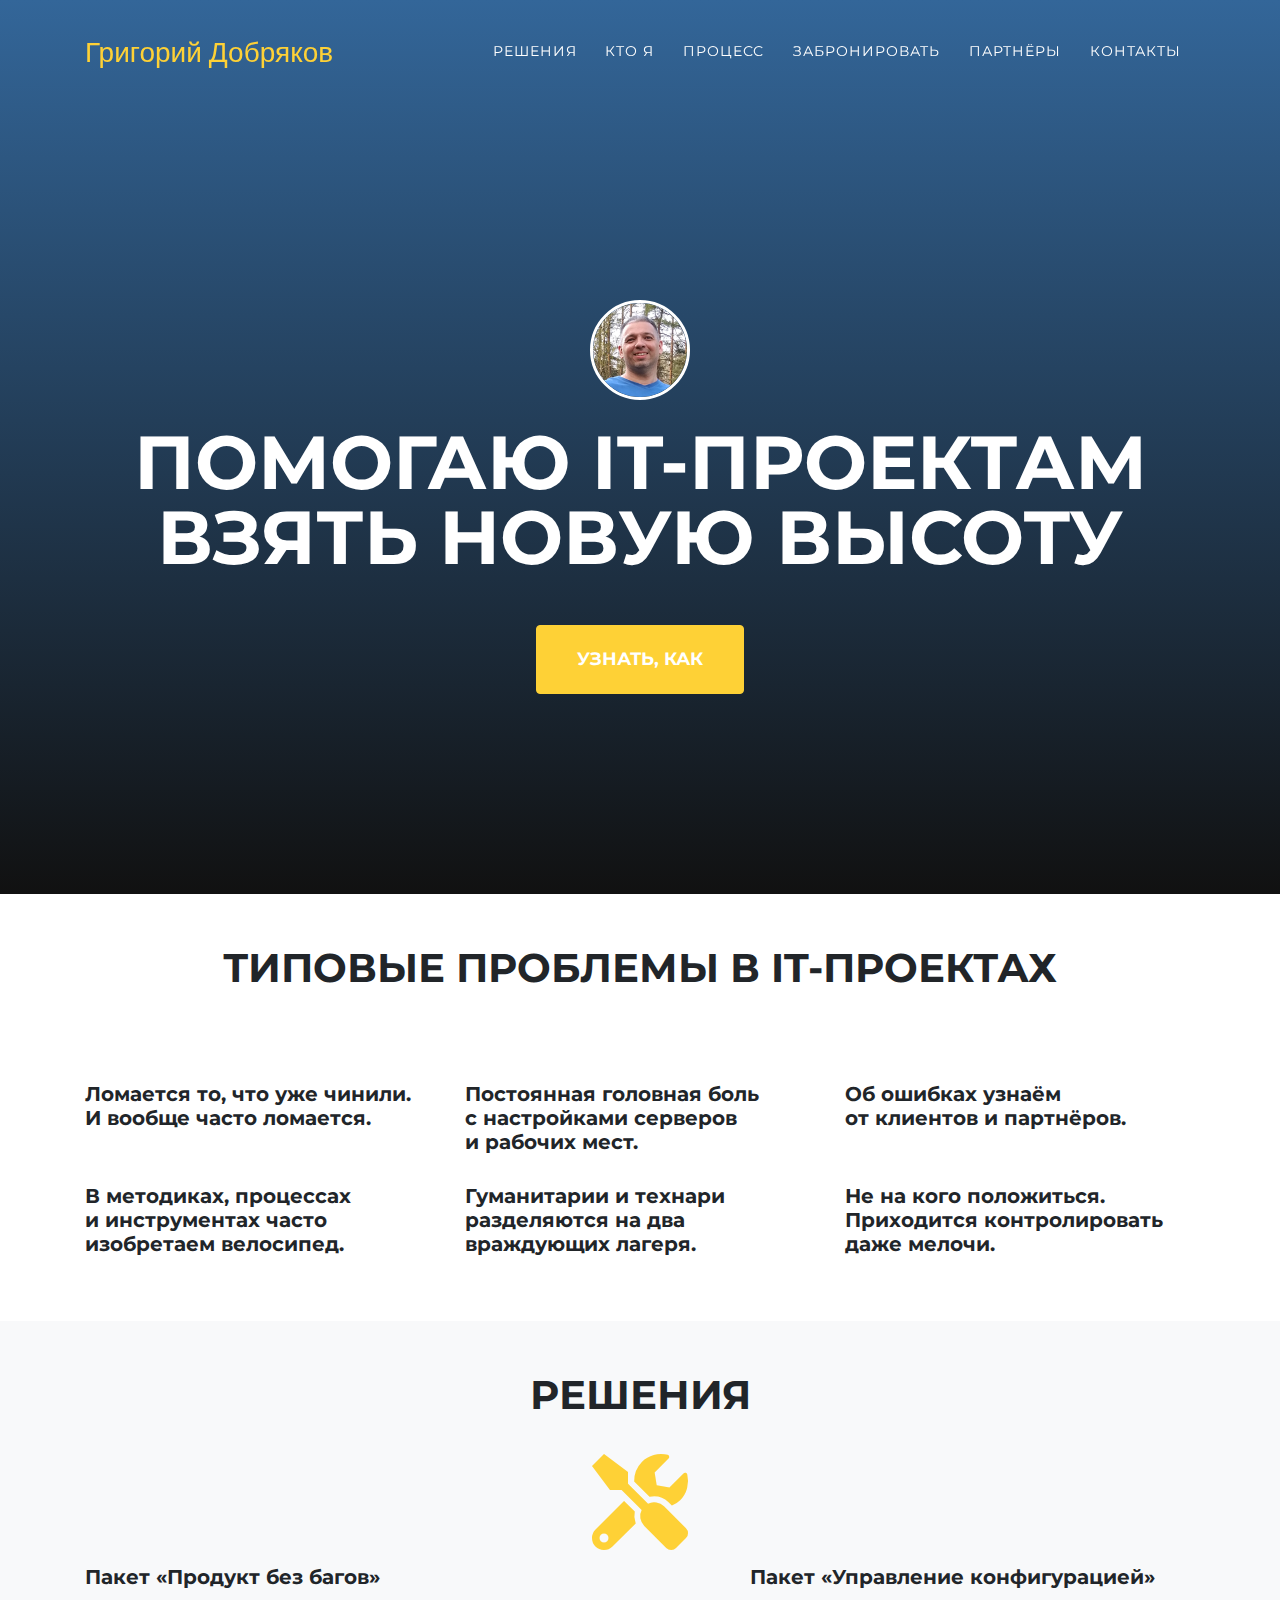
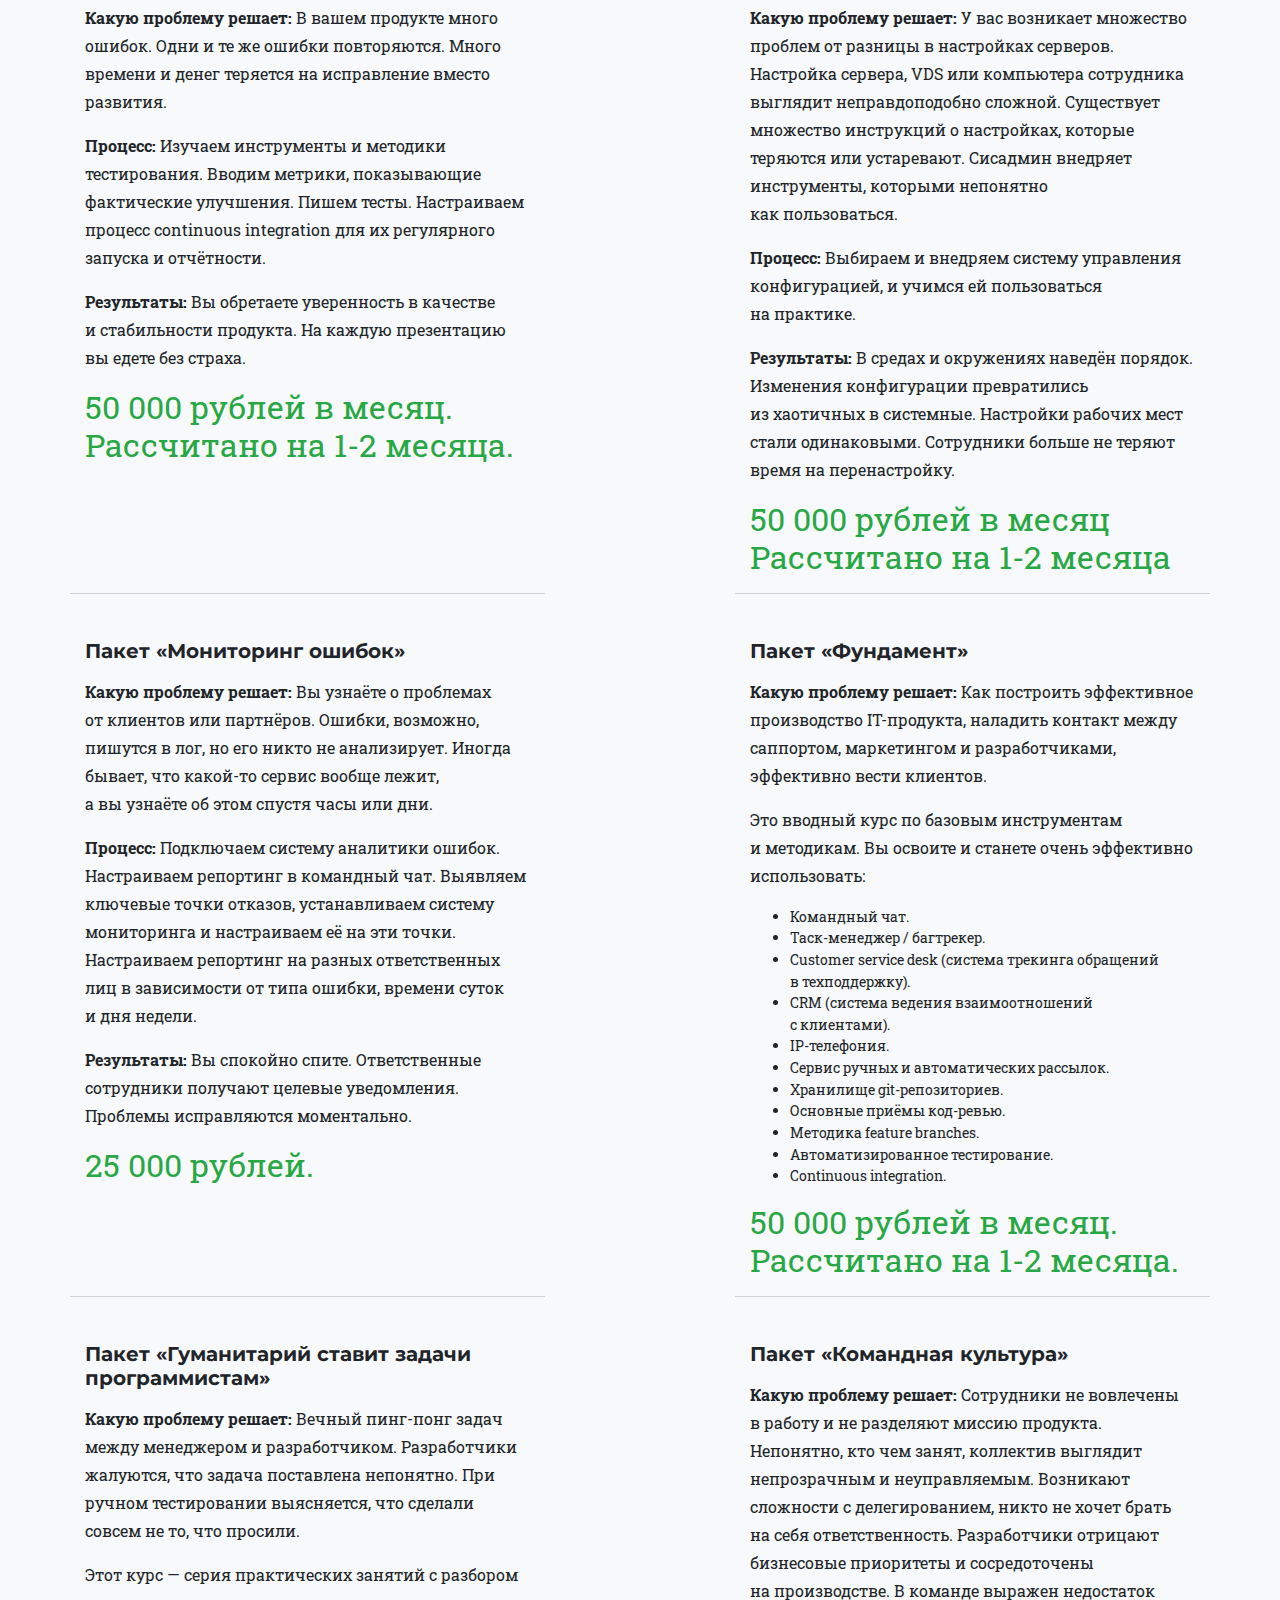
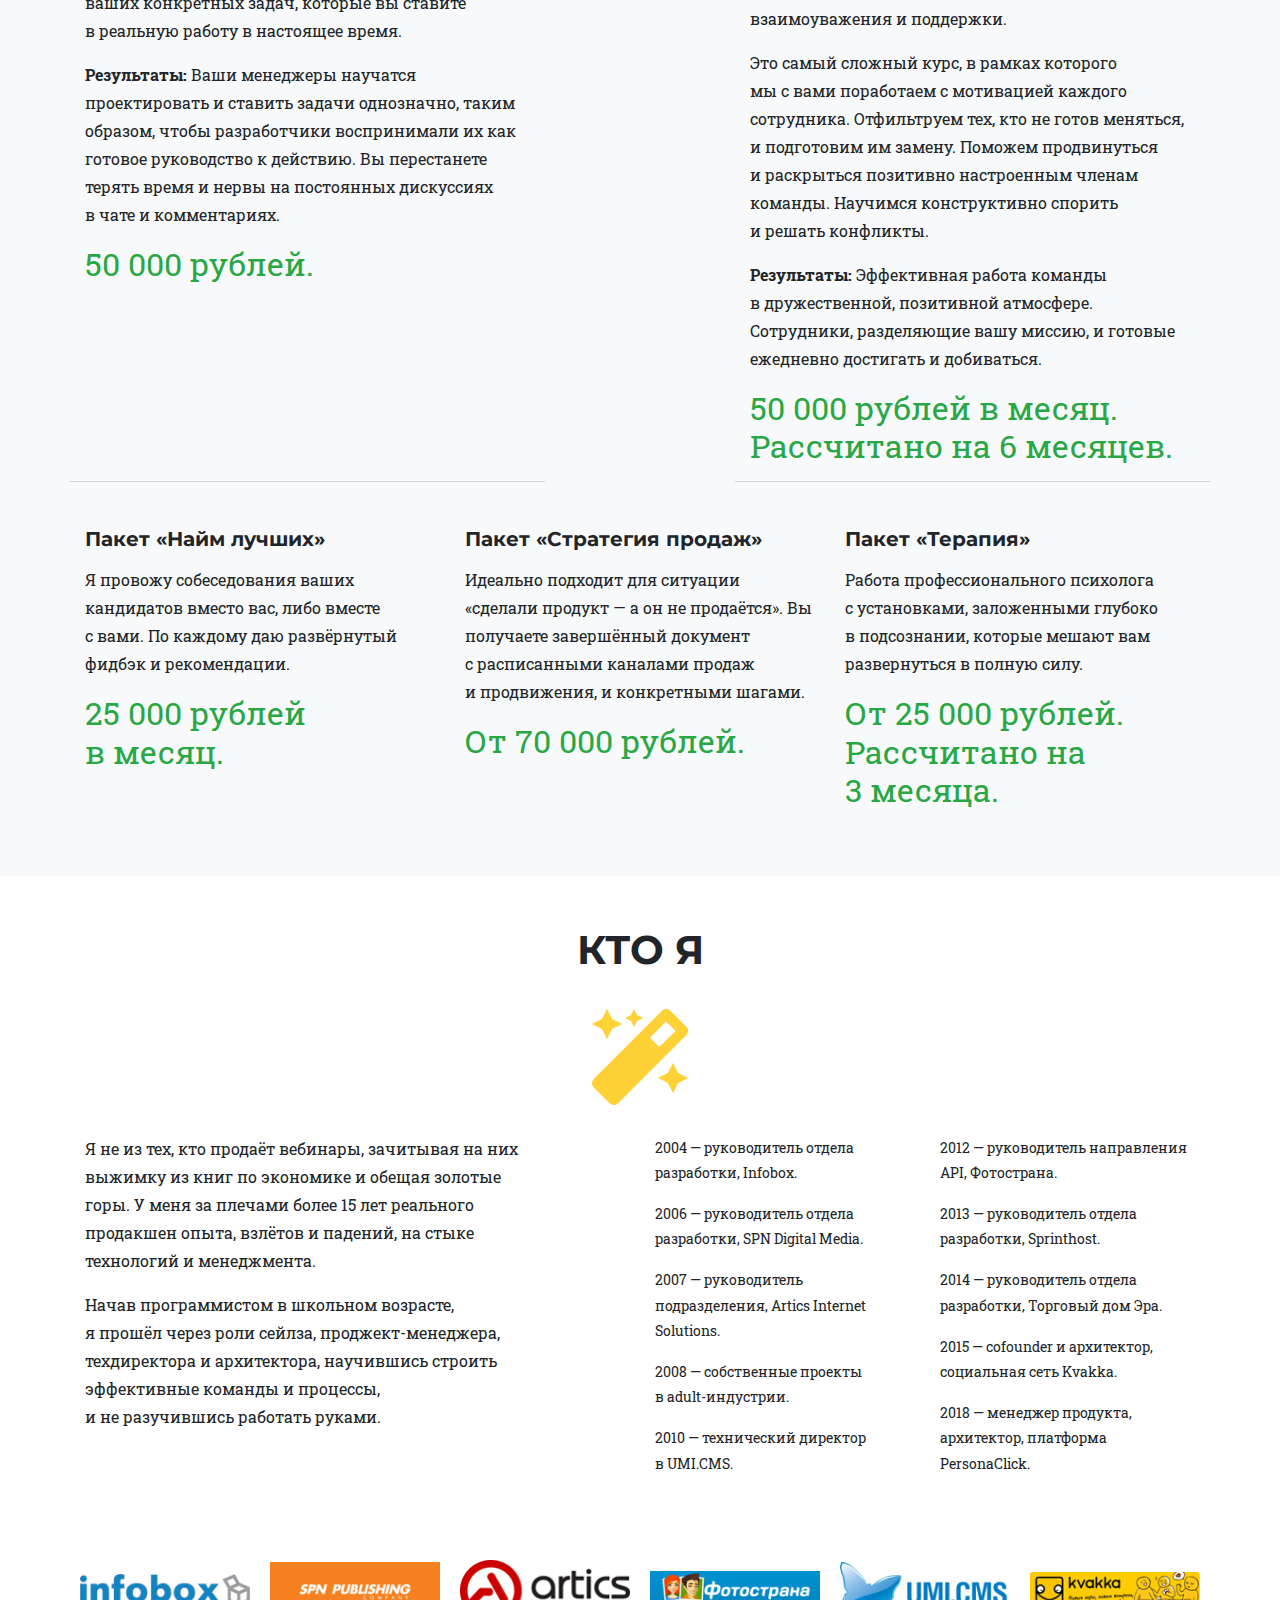
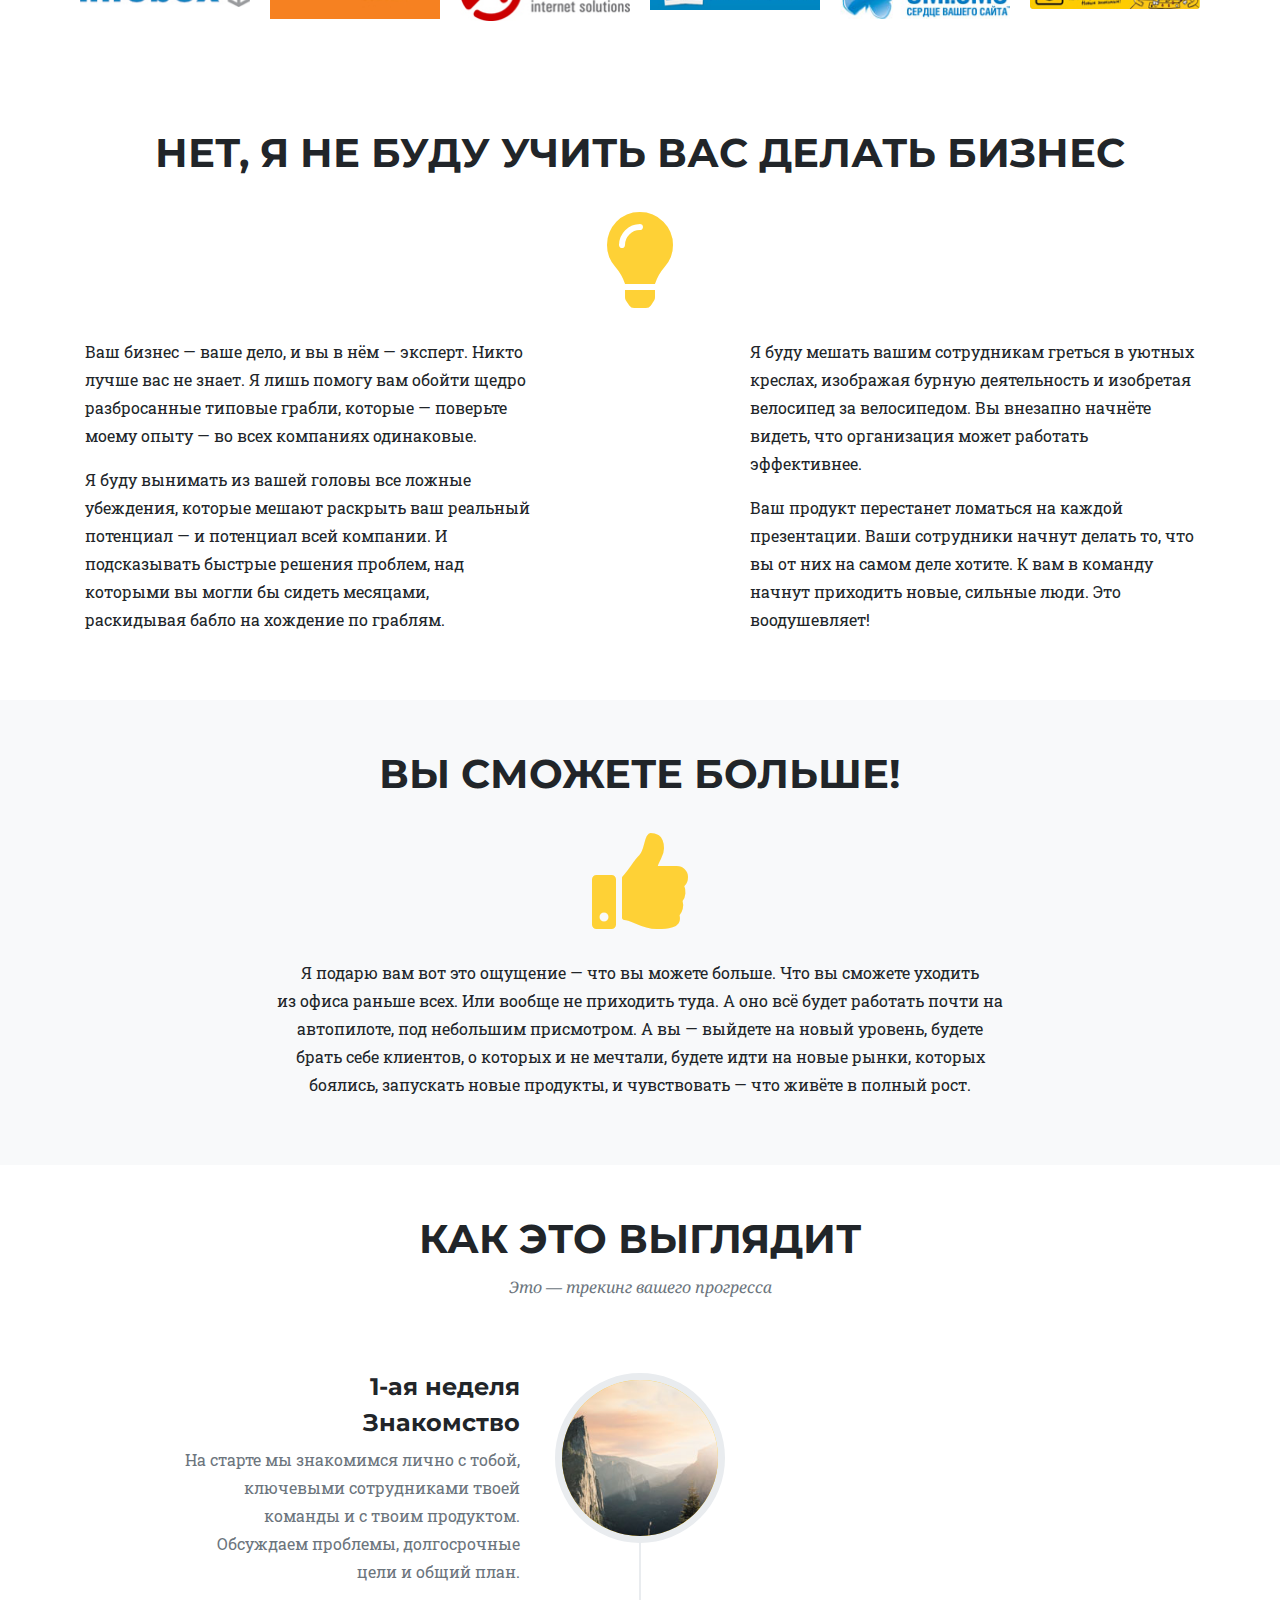
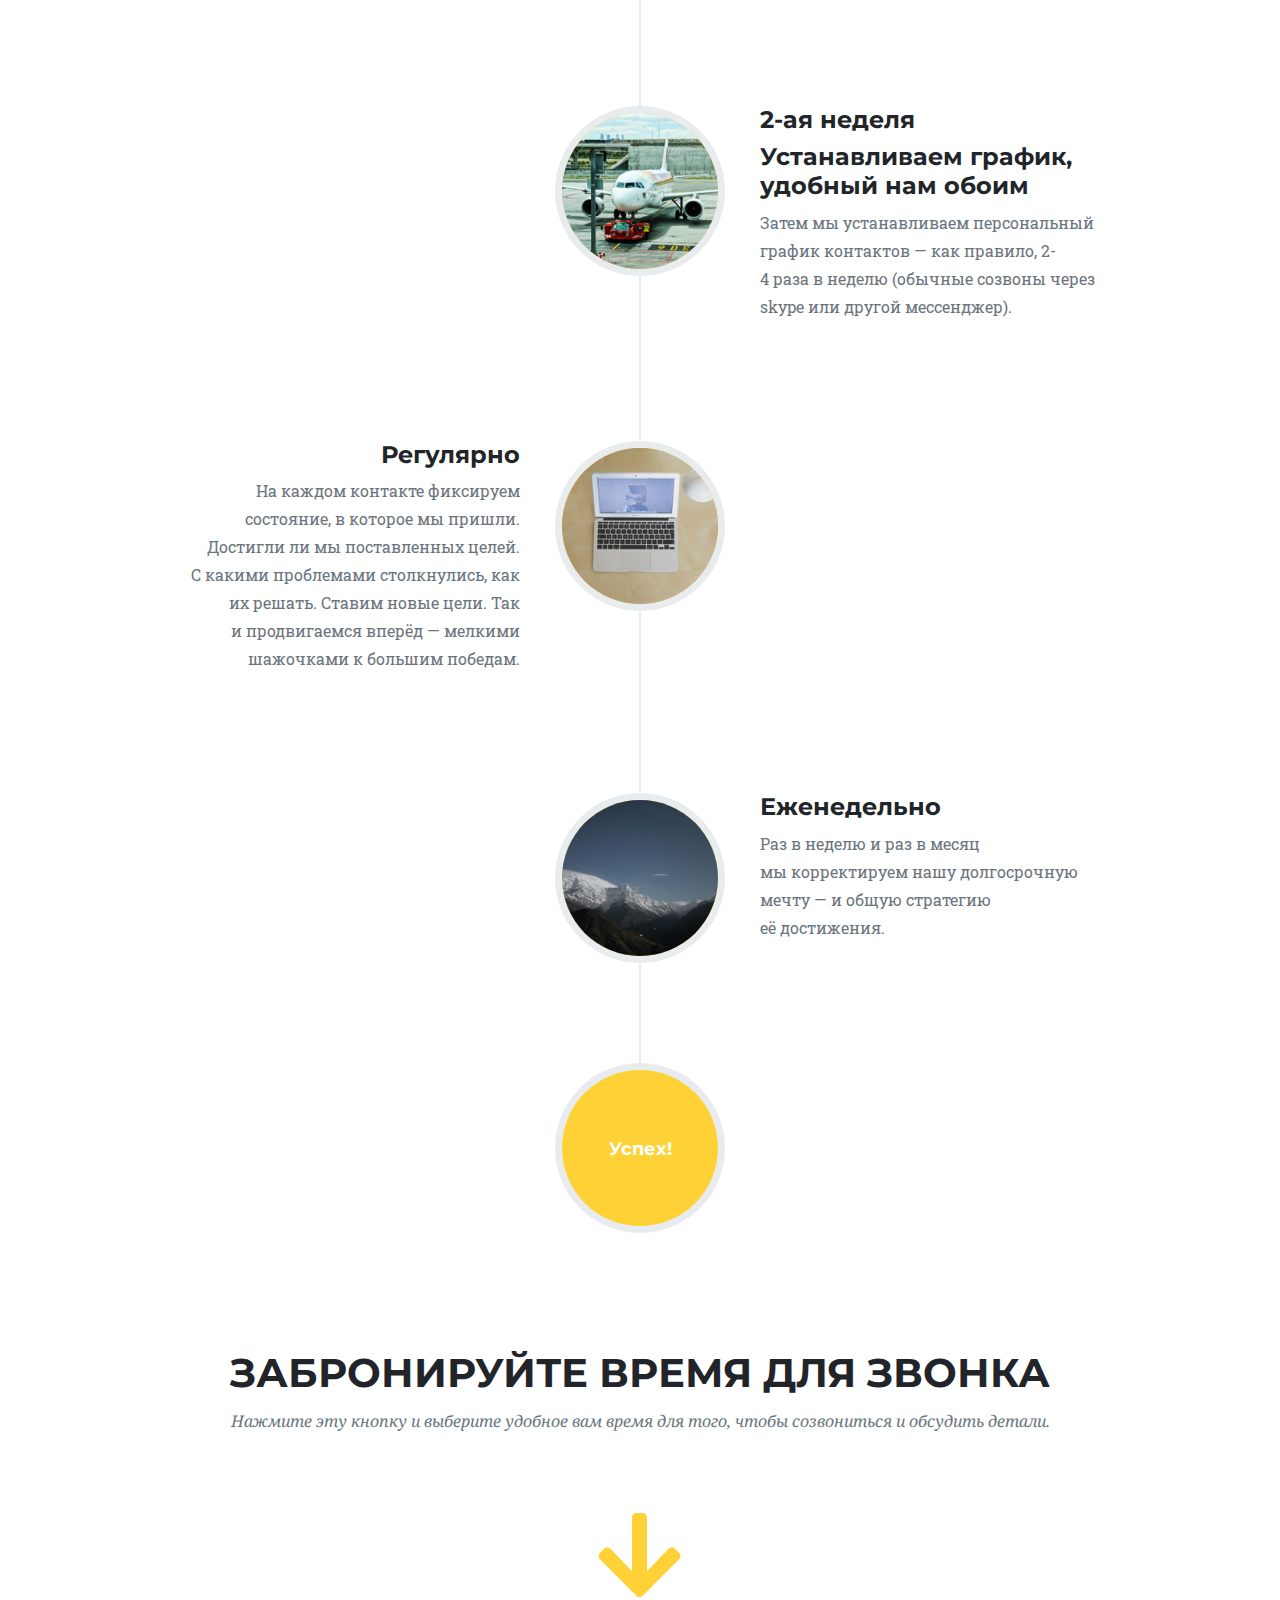
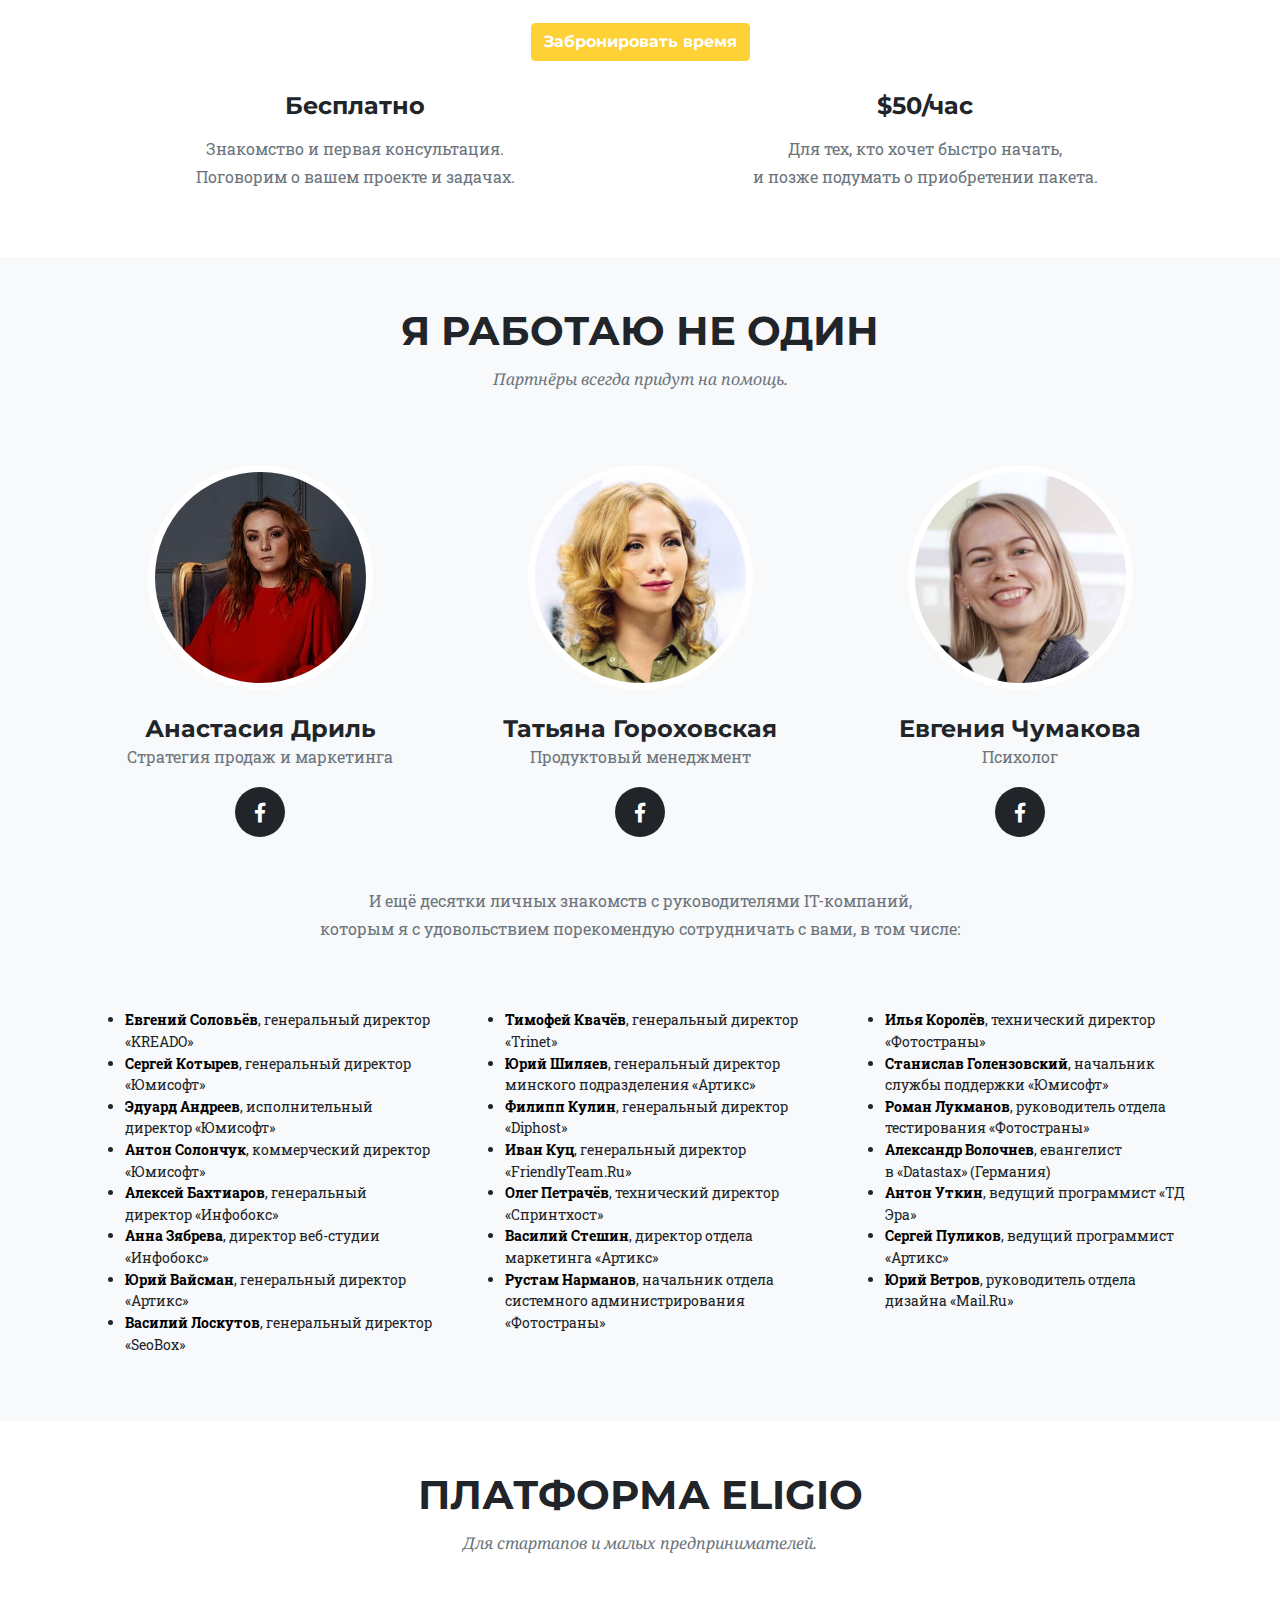
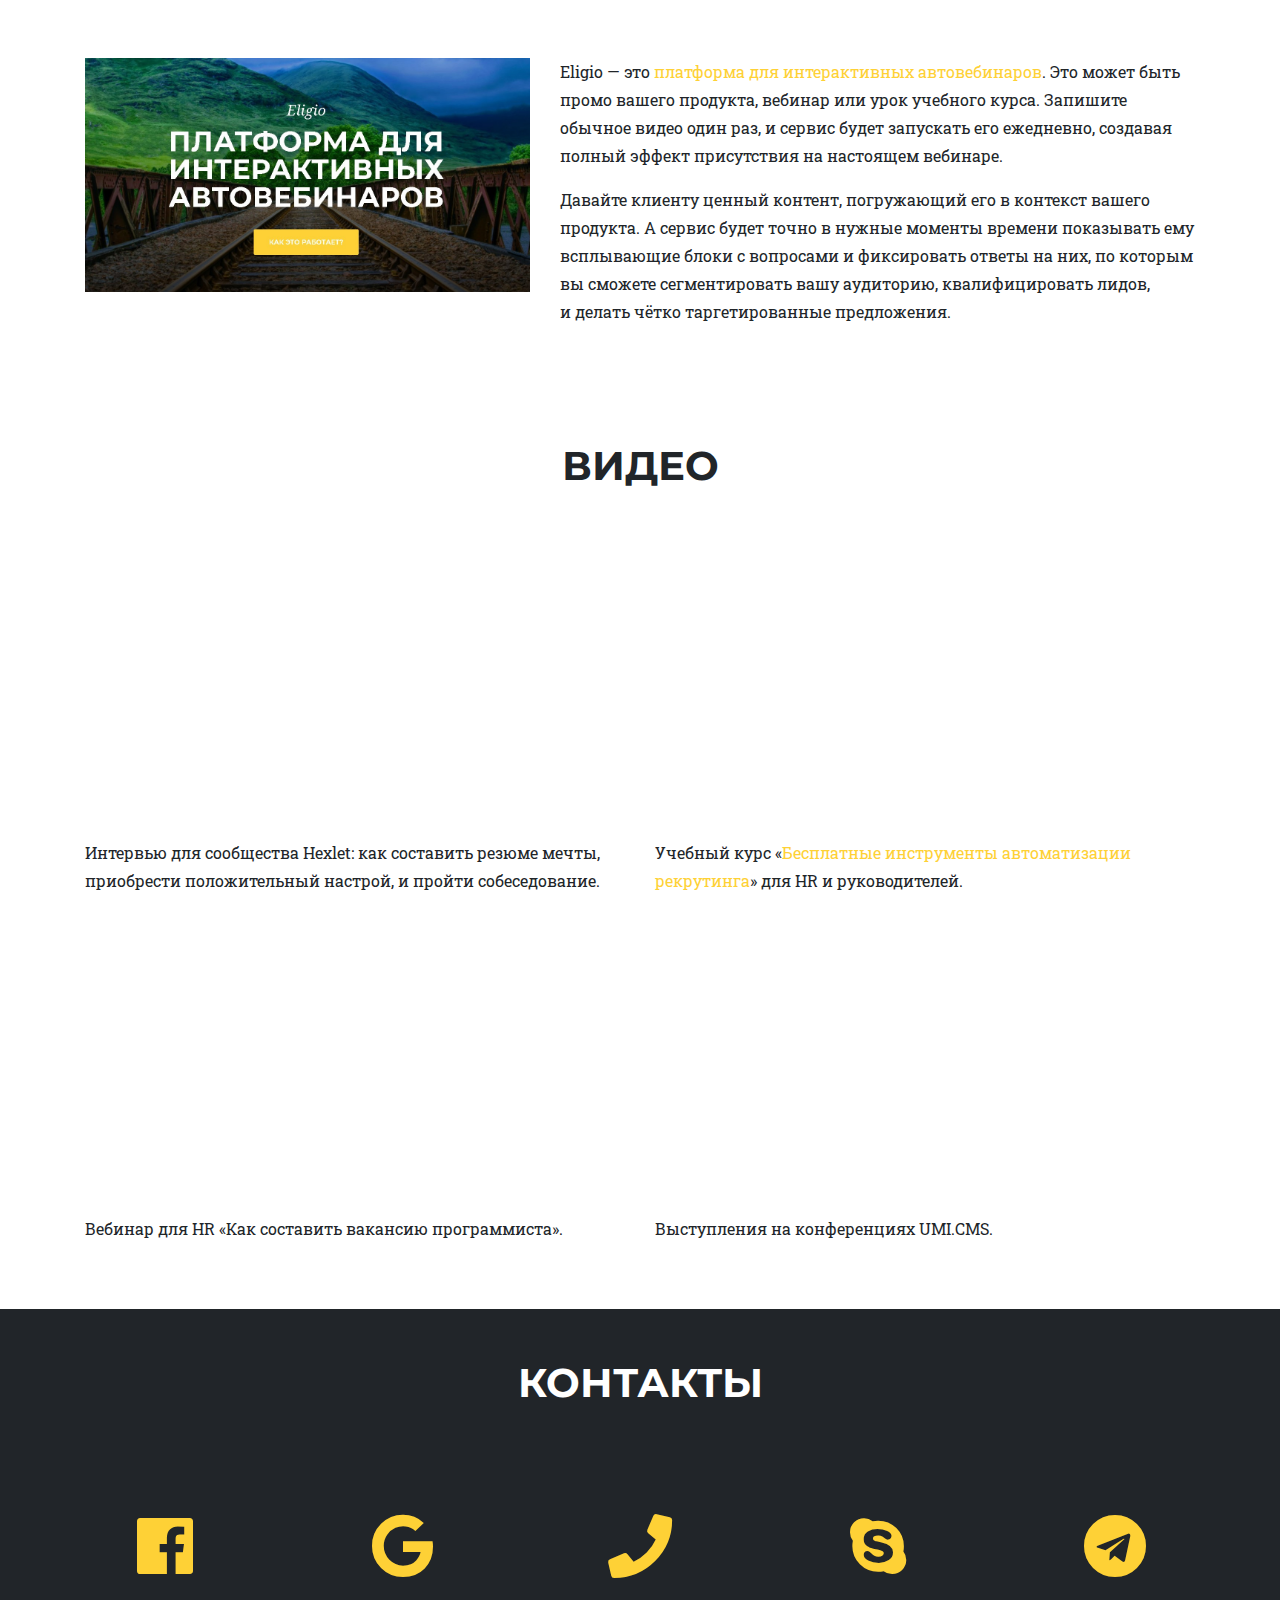
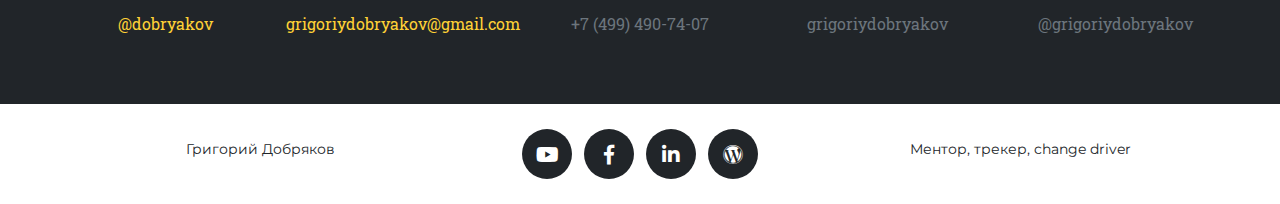
==== commit 7e9178a6: "fix youtube" ====
--- a/index.html
+++ b/index.html
@@ -8,7 +8,7 @@
   <meta name="description" content="">
   <meta name="author" content="">
 
-  <title>Григорий Добряков — технический менеджер проектов.</title>
+  <title>Григорий Добряков — ментор, трекер, change driver. Помогаю IT-проектам взять новую высоту.</title>
 
   <!-- Bootstrap core CSS -->
   <link href="vendor/bootstrap/css/bootstrap.min.css" rel="stylesheet">
@@ -113,24 +113,36 @@
       </button>
       <div class="collapse navbar-collapse" id="navbarResponsive">
         <ul class="navbar-nav text-uppercase ml-auto">
+          <!--<li class="nav-item">
+            <a class="nav-link js-scroll-trigger" href="#problems">Проблемы</a>
+          </li>-->
+          <li class="nav-item">
+            <a class="nav-link js-scroll-trigger" href="#solutions">Решения</a>
+          </li>
           <li class="nav-item">
             <a class="nav-link js-scroll-trigger" href="#experience">Кто я</a>
           </li>
+          <!--<li class="nav-item">
+            <a class="nav-link js-scroll-trigger" href="#business">Что</a>
+          </li>-->
+          <!--<li class="nav-item">
+            <a class="nav-link js-scroll-trigger" href="#appropriate">Кому</a>
+          </li>-->
+          <!--<li class="nav-item">
+            <a class="nav-link js-scroll-trigger" href="#portfolio">Portfolio</a>
+          </li>-->
           <li class="nav-item">
-            <a class="nav-link js-scroll-trigger" href="#actions">Что я делаю</a>
+            <a class="nav-link js-scroll-trigger" href="#process">Процесс</a>
           </li>
           <li class="nav-item">
-            <a class="nav-link js-scroll-trigger" href="#cv" target="_blank">Резюме</a>
+            <a class="nav-link js-scroll-trigger" href="#booking">Забронировать</a>
           </li>
           <li class="nav-item">
-            <a class="nav-link js-scroll-trigger" href="#booking">Созвониться</a>
+            <a class="nav-link js-scroll-trigger" href="#team">Партнёры</a>
           </li>
           <li class="nav-item">
             <a class="nav-link js-scroll-trigger" href="#contact">Контакты</a>
           </li>
-          <li class="nav-item">
-            <a class="nav-link js-scroll-trigger" href="#consulting" target="_blank">Консалтинг</a>
-          </li>
         </ul>
       </div>
     </div>
@@ -141,15 +153,276 @@
     <div class="container">
       <div class="intro-text">
         <div class="intro-lead-in"><img class="rounded-circle img-fluid" src="img/dobryakov-avatar-2019.png" style="height: 100px; border: 3px white solid;"></div>
-        <div class="intro-heading text-uppercase">Технический менеджер проектов</div>
-        <a class="btn btn-primary btn-xl text-uppercase js-scroll-trigger" href="#experience">Узнать больше</a>
+        <div class="intro-heading text-uppercase">Помогаю IT-проектам взять новую высоту</div>
+        <a class="btn btn-primary btn-xl text-uppercase js-scroll-trigger" href="#problems">Узнать, как</a>
       </div>
     </div>
   </header>
 
-
-
-  <section class="" id="experience" style="padding-bottom: 10px;" >
+<!--
+  <section class="bg-light" id="about">
+    <div class="container">
+      <div class="row custom-section-header">
+        <div class="col-lg-12 text-center">
+          <h2 class="section-heading text-uppercase">Я — change driver</h2>
+          <div class="section-icon"><i class="fas fa-rocket fa-stack-2x text-primary"></i></div>
+        </div>
+      </div>
+      <div class="row">
+        <div class="col-lg-5 text-left">
+          <p>Когда-то у меня всё было так же. Процессы не&nbsp;отстроены, в продукте баги, сотрудники косячат, отделы не взаимодействуют между собой. Партнёры смотрели свысока, клиенты писали нелестные отзывы в интернете. Я&nbsp;приходил в офис раньше всех и&nbsp;уходил последним, а дома просто падал лицом в&nbsp;кровать.</p>
+          <p>Этому нужно было поставить жирную точку.</p>
+        </div>
+        <div class="col-lg-2 text-center">
+        </div>
+        <div class="col-lg-5 text-left">
+          <p>Теперь я не такой. Теперь я работаю 4 часа в&nbsp;день, провожу время с близкими людьми, катаюсь на лыжах и велосипеде, записываю учебные курсы. И&nbsp;помогаю тем, кому ещё только предстоит пройти этот путь.</p>
+          <p>Я работаю с небольшими компаниями в IT, которые созрели для того, чтобы сделать следующий качественный скачок, но пока не&nbsp;могут. Что-то сдерживает. Что-то мешает. И я помогаю это сделать — преодолеть и&nbsp;выйти на следующий уровень.</p>
+        </div>
+      </div>
+    </div>
+  </section>
+  -->
+
+  <section class="" id="problems">
+    <div class="container">
+      <div class="row">
+        <div class="col-lg-12 text-center">
+          <h2 class="section-heading text-uppercase">Типовые проблемы в IT-проектах</h2>
+          <h3 class="section-subheading text-muted"></h3>
+        </div>
+      </div>
+      <div class="row text-left">
+        <div class="col-md-4">
+          <h5 class="service-heading">Ломается то, что уже чинили. И&nbsp;вообще часто ломается.</h5>
+        </div>
+        <div class="col-md-4">
+          <h5 class="service-heading">Постоянная головная боль с&nbsp;настройками серверов и&nbsp;рабочих мест.</h5>
+        </div>
+        <div class="col-md-4">
+          <h5 class="service-heading">Об ошибках узнаём от&nbsp;клиентов и&nbsp;партнёров.</h5>
+        </div>
+      </div>
+      <div class="row text-left">
+        <div class="col-md-4">
+          <h5 class="service-heading">В методиках, процессах и&nbsp;инструментах часто изобретаем велосипед.</h5>
+        </div>
+        <div class="col-md-4">
+          <h5 class="service-heading">Гуманитарии и технари разделяются на&nbsp;два враждующих лагеря.</h5>
+        </div>
+        <div class="col-md-4">
+          <h5 class="service-heading">Не на кого положиться. Приходится контролировать даже мелочи.</h5>
+        </div>
+      </div>
+    </div>
+  </section>
+
+  <section class="bg-light" id="solutions">
+    <div class="container">
+      <div class="row">
+        <div class="col-lg-12 text-center">
+          <h2 class="section-heading text-uppercase">Решения</h2>
+          <div class="section-icon"><i class="fas fa-tools fa-stack-2x text-primary"></i></div>
+          <!--<h3 class="section-subheading text-muted"></h3>-->
+        </div>
+      </div>
+      <div class="row text-left">
+        <div class="col-md-5 custom-service-block">
+          <h5 class="service-heading">Пакет &laquo;Продукт без багов&raquo;</h5>
+          <p>
+            <strong>Какую проблему решает:</strong>
+            В&nbsp;вашем продукте много ошибок.
+            Одни и те же ошибки повторяются.
+            Много времени и денег теряется на исправление вместо развития.
+          </p>
+          <p>
+            <strong>Процесс:</strong>
+            Изучаем инструменты и&nbsp;методики тестирования.
+            Вводим метрики, показывающие фактические улучшения.
+            Пишем тесты.
+            Настраиваем процесс continuous integration для их&nbsp;регулярного запуска и&nbsp;отчётности.
+          </p>
+          <p>
+            <strong>Результаты:</strong>
+            Вы обретаете уверенность в&nbsp;качестве и&nbsp;стабильности  продукта.
+            На каждую презентацию вы&nbsp;едете без&nbsp;страха.
+          </p>
+          <p class="text-success custom-service-block-pricing">
+            50&nbsp;000 рублей в&nbsp;месяц.
+            <br>
+            Рассчитано на&nbsp;1-2&nbsp;месяца.
+          </p>
+        </div>
+        <div class="col-md-2"></div>
+        <div class="col-md-5 custom-service-block">
+          <h5 class="service-heading">Пакет &laquo;Управление конфигурацией&raquo;</h5>
+          <p>
+            <strong>Какую проблему решает:</strong>
+            У вас возникает множество проблем от&nbsp;разницы в&nbsp;настройках серверов.
+            Настройка сервера, VDS или компьютера сотрудника выглядит неправдоподобно сложной.
+            Существует множество инструкций о&nbsp;настройках, которые теряются или&nbsp;устаревают.
+            Сисадмин внедряет инструменты, которыми непонятно как&nbsp;пользоваться.
+          </p>
+          <p>
+            <strong>Процесс:</strong>
+            Выбираем и&nbsp;внедряем систему управления конфигурацией, и&nbsp;учимся ей&nbsp;пользоваться на&nbsp;практике.
+          </p>
+          <p>
+            <strong>Результаты:</strong>
+            В средах и&nbsp;окружениях наведён порядок.
+            Изменения конфигурации превратились из&nbsp;хаотичных в&nbsp;системные.
+            Настройки рабочих мест стали одинаковыми.
+            Сотрудники больше не&nbsp;теряют время на&nbsp;перенастройку.
+          </p>
+          <p class="text-success custom-service-block-pricing">
+            50&nbsp;000 рублей в&nbsp;месяц
+            <br>
+            Рассчитано на 1-2&nbsp;месяца
+          </p>
+        </div>
+      </div>
+      <div class="row text-left">
+        <div class="col-md-5 custom-service-block">
+          <h5 class="service-heading">Пакет &laquo;Мониторинг ошибок&raquo;</h5>
+          <p>
+            <strong>Какую проблему решает:</strong>
+            Вы узнаёте о&nbsp;проблемах от&nbsp;клиентов или&nbsp;партнёров. Ошибки, возможно, пишутся в&nbsp;лог, но&nbsp;его&nbsp;никто не&nbsp;анализирует.
+            Иногда бывает, что какой-то сервис вообще лежит, а&nbsp;вы&nbsp;узнаёте об&nbsp;этом спустя часы или&nbsp;дни.
+          </p>
+          <p>
+            <strong>Процесс:</strong>
+            Подключаем систему аналитики ошибок.
+            Настраиваем репортинг в&nbsp;командный чат.
+            Выявляем ключевые точки отказов, устанавливаем систему мониторинга и&nbsp;настраиваем её&nbsp;на&nbsp;эти&nbsp;точки.
+            Настраиваем репортинг на&nbsp;разных ответственных лиц в&nbsp;зависимости от&nbsp;типа ошибки, времени суток и&nbsp;дня&nbsp;недели.
+          </p>
+          <p>
+            <strong>Результаты:</strong>
+            Вы&nbsp;спокойно спите.
+            Ответственные сотрудники получают целевые уведомления.
+            Проблемы исправляются моментально.
+          </p>
+          <p class="text-success custom-service-block-pricing">
+            25&nbsp;000 рублей.
+          </p>
+        </div>
+        <div class="col-md-2"></div>
+        <div class="col-md-5 custom-service-block">
+          <h5 class="service-heading">Пакет &laquo;Фундамент&raquo;</h5>
+          <p>
+            <strong>Какую проблему решает:</strong>
+            Как построить эффективное производство IT-продукта, наладить контакт между саппортом, маркетингом и&nbsp;разработчиками, эффективно вести клиентов.
+          </p>
+          <p>
+            Это вводный курс по&nbsp;базовым инструментам и&nbsp;методикам. Вы&nbsp;освоите и&nbsp;станете очень эффективно использовать:
+          </p>
+          <ul style="font-size: 90%;">
+            <li>Командный чат.</li>
+            <li>Таск-менеджер / багтрекер.</li>
+            <li>Customer service desk (система трекинга обращений в&nbsp;техподдержку).</li>
+            <li>CRM (система ведения взаимоотношений с&nbsp;клиентами).</li>
+            <li>IP-телефония.</li>
+            <li>Сервис ручных и автоматических рассылок.</li>
+            <li>Хранилище git-репозиториев.</li>
+            <li>Основные приёмы код-ревью.</li>
+            <li>Методика feature branches.</li>
+            <li>Автоматизированное тестирование.</li>
+            <li>Continuous integration.</li>
+          </ul>
+          <p class="text-success custom-service-block-pricing">
+            50&nbsp;000 рублей в&nbsp;месяц.
+            <br>
+            Рассчитано на&nbsp;1-2&nbsp;месяца.
+          </p>
+        </div>
+      </div>
+      <div class="row text-left">
+        <div class="col-md-5 custom-service-block">
+          <h5 class="service-heading">Пакет &laquo;Гуманитарий ставит задачи программистам&raquo;</h5>
+          <p>
+            <strong>Какую проблему решает:</strong>
+            Вечный пинг-понг задач между менеджером и&nbsp;разработчиком.
+            Разработчики жалуются, что&nbsp;задача поставлена непонятно.
+            При ручном тестировании выясняется, что&nbsp;сделали совсем не&nbsp;то, что&nbsp;просили.
+          </p>
+          <p>
+            Этот курс — серия практических занятий с&nbsp;разбором ваших конкретных задач, которые вы&nbsp;ставите в&nbsp;реальную работу в&nbsp;настоящее время.
+          </p>
+          <p>
+            <strong>Результаты:</strong>
+            Ваши менеджеры научатся проектировать и&nbsp;ставить задачи однозначно, таким образом, чтобы разработчики воспринимали их&nbsp;как готовое руководство к&nbsp;действию.
+            Вы перестанете терять время и&nbsp;нервы на&nbsp;постоянных дискуссиях в&nbsp;чате и&nbsp;комментариях.
+          </p>
+          <p class="text-success custom-service-block-pricing">
+            50&nbsp;000 рублей.
+          </p>
+        </div>
+        <div class="col-md-2"></div>
+        <div class="col-md-5 custom-service-block">
+          <h5 class="service-heading">Пакет &laquo;Командная культура&raquo;</h5>
+          <p>
+            <strong>Какую проблему решает:</strong>
+            Сотрудники не&nbsp;вовлечены в&nbsp;работу и&nbsp;не&nbsp;разделяют миссию продукта.
+            Непонятно, кто&nbsp;чем&nbsp;занят, коллектив выглядит непрозрачным и&nbsp;неуправляемым.
+            Возникают сложности с&nbsp;делегированием, никто не&nbsp;хочет брать на&nbsp;себя ответственность.
+            Разработчики отрицают бизнесовые приоритеты и&nbsp;сосредоточены на&nbsp;производстве.
+            В&nbsp;команде выражен недостаток взаимоуважения и&nbsp;поддержки.
+          </p>
+          <p>
+            Это самый сложный курс, в&nbsp;рамках которого мы&nbsp;с&nbsp;вами поработаем с&nbsp;мотивацией каждого сотрудника.
+            Отфильтруем тех, кто не готов меняться, и&nbsp;подготовим им&nbsp;замену.
+            Поможем продвинуться и&nbsp;раскрыться позитивно настроенным членам команды.
+            Научимся конструктивно спорить и&nbsp;решать конфликты.
+          </p>
+          <p>
+            <strong>Результаты:</strong>
+            Эффективная работа команды в&nbsp;дружественной, позитивной атмосфере.
+            Сотрудники, разделяющие вашу миссию, и&nbsp;готовые ежедневно достигать и&nbsp;добиваться.
+          </p>
+          <p class="text-success custom-service-block-pricing">
+            50&nbsp;000 рублей в&nbsp;месяц.
+            <br>
+            Рассчитано на&nbsp;6&nbsp;месяцев.
+          </p>
+        </div>
+      </div>
+      <div class="row text-left">
+        <div class="col-md-4 ">
+          <h5 class="service-heading">Пакет &laquo;Найм лучших&raquo;</h5>
+          <p>
+            Я провожу собеседования ваших кандидатов вместо вас, либо вместе с&nbsp;вами. По каждому даю развёрнутый фидбэк и&nbsp;рекомендации.
+          </p>
+          <p class="text-success custom-service-block-pricing">
+            25&nbsp;000 рублей в&nbsp;месяц.
+          </p>
+        </div>
+        <div class="col-md-4 ">
+          <h5 class="service-heading">Пакет &laquo;Стратегия продаж&raquo;</h5>
+          <p>
+            Идеально подходит для ситуации &laquo;сделали продукт — а&nbsp;он&nbsp;не&nbsp;продаётся&raquo;.
+            Вы получаете завершённый документ с&nbsp;расписанными каналами продаж и&nbsp;продвижения, и&nbsp;конкретными шагами.
+          </p>
+          <p class="text-success custom-service-block-pricing">
+            От 70&nbsp;000 рублей.
+          </p>
+        </div>
+        <div class="col-md-4 ">
+          <h5 class="service-heading">Пакет &laquo;Терапия&raquo;</h5>
+          <p>
+            Работа профессионального психолога с&nbsp;установками, заложенными глубоко в&nbsp;подсознании, которые мешают вам развернуться в&nbsp;полную силу.
+          </p>
+          <p class="text-success custom-service-block-pricing">
+            От 25&nbsp;000 рублей.
+            <br>
+            Рассчитано на 3&nbsp;месяца.
+          </p>
+        </div>
+      </div>
+    </div>
+  </section>
+
+
+  <section class="" id="experience" style="padding-bottom: 10px;" data-conversion-id="AW-982246509/rHLbCLvr7pgBEO3Ir9QD">
     <div class="container">
       <div class="row custom-section-header">
         <div class="col-lg-12 text-center">
@@ -208,53 +481,292 @@
     </div>
   </section>
 
-
-  <section class="" id="actions">
+<!--
+  <section class="bg-light" id="how">
     <div class="container">
       <div class="row custom-section-header">
         <div class="col-lg-12 text-center">
-          <h2 class="section-heading text-uppercase">Что я делаю</h2>
-        </div>
-      </div>
-      <div class="row">
-        <div class="col-lg-6">
-          <p>Участвую в пресейле: общаюсь с клиентом и его технарями о&nbsp;том, как именно ваш продукт сделает его счастливым.</p>
-          <p>Ставлю процессы: делаю так, чтобы всё работало как часы. И&nbsp;ничего не падало. Полный цикл производства от&nbsp;работы с&nbsp;потребностями рынка до мониторинга и саппорта. От&nbsp;архитектуры БД до CI/CD, включая деплой, мониторинг и&nbsp;профайлинг.</p>
-        </div>
-        <div class="col-lg-6">
-          <p>Веду продукт: куда мы идём, что делаем, когда будет готово. Включая доталкивание фич до кастомеров, сбор и анализ фидбэка, корректировку курса.</p>
-          <p>Управляю командой: собеседования, найм, онбординг, мотивация, решение конфликтов, повышение квалификации, разговоры за жизнь в&nbsp;курилке, увольнения.</p>
-        </div>
-      </div>
-      <div class="row">
-        <div class="col-lg-8 mx-auto text-center">
-          <p>А так же:</p>
-          <p>Выступаю на конференциях и&nbsp;мероприятиях, пишу пресс-релизы, статьи о&nbsp;продукте и&nbsp;посты в&nbsp;корпоративный блог, провожу вебинары, делаю учебные курсы и&nbsp;свои проекты.</p>
-        </div>
-      </div>
-    </div>
-  </section>
-
-
-  <section class="" id="cv">
+          <h2 class="section-heading text-uppercase">Волшебной кнопки не существует</h2>
+          <div class="section-icon"><i class="fas fa-magic fa-stack-2x text-primary"></i></div>
+        </div>
+      </div>
+      <div class="row">
+        <div class="col-lg-2">
+        </div>
+        <div class="col-lg-8 text-center">
+          <p>Нет никакой волшебной методики. Я&nbsp;буду работать непосредственно с твоей головой. И&nbsp;с&nbsp;головами твоих ключевых сотрудников. Все проблемы организации — там.</p>
+          <p>Не&nbsp;в&nbsp;инструментах и не в регламентах. А&nbsp;в&nbsp;голове, в культуре, в мотивах людей. В&nbsp;неумении удерживать фокус внимания, в&nbsp;неумении распоряжаться временем, неумении делегировать и формировать команду, в неумении сбрасывать балласт, в&nbsp;банальном неумении эффективно общаться между собой.</p>
+        </div>
+        <div class="col-lg-2">
+        </div>
+      </div>
+    </div>
+  </section>
+  -->
+
+  <section class="" id="business">
     <div class="container">
       <div class="row custom-section-header">
         <div class="col-lg-12 text-center">
-          <h2 class="section-heading text-uppercase">Формальное резюме</h2>
-          <h3 class="section-subheading text-muted" style="margin-bottom: 0;">По ссылке откроется сайт hh.ru, где вы сможете посмотреть и скачать полное формальное резюме.</h3>
+          <h2 class="section-heading text-uppercase">Нет, я не буду учить вас делать бизнес</h2>
+          <div class="section-icon"><i class="fas fa-lightbulb fa-stack-2x text-primary" style="font-size: 6em;"></i></div>
+        </div>
+      </div>
+      <div class="row">
+        <div class="col-lg-5 text-left">
+          <p>Ваш бизнес — ваше дело, и вы в нём — эксперт. Никто лучше вас не знает. Я лишь помогу вам обойти щедро разбросанные типовые грабли, которые — поверьте моему опыту — во&nbsp;всех компаниях одинаковые.</p>
+          <p>Я буду вынимать из вашей головы все ложные убеждения, которые мешают раскрыть ваш реальный потенциал — и потенциал всей компании. И подсказывать быстрые решения проблем, над которыми вы могли бы сидеть месяцами, раскидывая бабло на&nbsp;хождение по граблям.</p>
+        </div>
+        <div class="col-lg-2 text-center">
+        </div>
+        <div class="col-lg-5 text-left">
+          <p>Я буду мешать вашим сотрудникам греться в&nbsp;уютных креслах, изображая бурную деятельность и изобретая велосипед за&nbsp;велосипедом. Вы внезапно начнёте видеть, что организация может работать эффективнее.</p>
+          <p>Ваш продукт перестанет ломаться на каждой презентации. Ваши сотрудники начнут делать то, что вы от них на самом деле хотите. К&nbsp;вам в команду начнут приходить новые, сильные люди. Это воодушевляет!</p>
+        </div>
+      </div>
+    </div>
+  </section>
+
+
+  <section class="bg-light" id="youcan">
+    <div class="container">
+      <div class="row custom-section-header">
+        <div class="col-lg-12 text-center">
+          <h2 class="section-heading text-uppercase">Вы сможете больше!</h2>
+          <div class="section-icon"><i class="fas fa-thumbs-up fa-stack-2x text-primary"></i></div>
+        </div>
+      </div>
+      <div class="row">
+        <div class="col-lg-2">
+        </div>
+        <div class="col-lg-8 text-center">
+          <p>Я подарю вам вот это ощущение — что вы можете больше. Что вы сможете уходить из&nbsp;офиса раньше всех. Или вообще не приходить туда. А&nbsp;оно всё будет работать почти на автопилоте, под небольшим присмотром. А&nbsp;вы — выйдете на новый уровень, будете брать себе клиентов, о которых и не мечтали, будете идти на новые рынки, которых боялись, запускать новые продукты, и&nbsp;чувствовать — что живёте в полный рост.</p>
+        </div>
+        <div class="col-lg-2">
+        </div>
+      </div>
+    </div>
+  </section>
+
+  <!-- Services -->
+  <!--
+  <section class="" id="appropriate">
+    <div class="container">
+      <div class="row">
+        <div class="col-lg-12 text-center">
+          <h2 class="section-heading text-uppercase">Кому это подойдёт</h2>
+          <h3 class="section-subheading text-muted"></h3>
         </div>
       </div>
       <div class="row text-center">
-        <div class="col-lg-12 mx-auto" style="margin-top: 0px;">
-          <p><a class="btn btn-primary" href="/link/?url=https://www.dobryakov.com/to/cv/" id="cv-button" target="_blank" >Перейти к резюме</a></p>
-        </div>
-      </div>
-    </div>
-  </section>
-
+        <div class="col-md-4">
+          <span class="fa-stack fa-4x">
+            <i class="fas fa-circle fa-stack-2x text-primary"></i>
+            <i class="fas fa-shopping-cart fa-stack-1x fa-inverse"></i>
+          </span>
+          <h4 class="service-heading">Перешагнули MVP</h4>
+          <p class="text-muted">Для тех, у кого пошли первые продажи, ручного управления уже недостаточно — хочется систематизации и порядка.</p>
+        </div>
+        <div class="col-md-4">
+          <span class="fa-stack fa-4x">
+            <i class="fas fa-circle fa-stack-2x text-primary"></i>
+            <i class="fas fa-rocket fa-stack-1x fa-inverse"></i>
+          </span>
+          <h4 class="service-heading">Хотим инвестиций</h4>
+          <p class="text-muted">Для тех, кто хочет привлечь первые чужие деньги или выйти на новый раунд инвестиций.</p>
+        </div>
+        <div class="col-md-4">
+          <span class="fa-stack fa-4x">
+            <i class="fas fa-circle fa-stack-2x text-primary"></i>
+            <i class="fas fa-globe-americas fa-stack-1x fa-inverse"></i>
+          </span>
+          <h4 class="service-heading">Захватим мир</h4>
+          <p class="text-muted">Для тех, кто планирует масштабирование и&nbsp;выход на рынки других стран.</p>
+        </div>
+      </div>
+    </div>
+  </section>
+  -->
+
+  <!-- Portfolio Grid -->
+  <!--<section class="bg-light" id="portfolio">
+    <div class="container">
+      <div class="row">
+        <div class="col-lg-12 text-center">
+          <h2 class="section-heading text-uppercase">Portfolio</h2>
+          <h3 class="section-subheading text-muted">Lorem ipsum dolor sit amet consectetur.</h3>
+        </div>
+      </div>
+      <div class="row">
+        <div class="col-md-4 col-sm-6 portfolio-item">
+          <a class="portfolio-link" data-toggle="modal" href="#portfolioModal1">
+            <div class="portfolio-hover">
+              <div class="portfolio-hover-content">
+                <i class="fas fa-plus fa-3x"></i>
+              </div>
+            </div>
+            <img class="img-fluid" src="img/portfolio/01-thumbnail.jpg" alt="">
+          </a>
+          <div class="portfolio-caption">
+            <h4>Threads</h4>
+            <p class="text-muted">Illustration</p>
+          </div>
+        </div>
+        <div class="col-md-4 col-sm-6 portfolio-item">
+          <a class="portfolio-link" data-toggle="modal" href="#portfolioModal2">
+            <div class="portfolio-hover">
+              <div class="portfolio-hover-content">
+                <i class="fas fa-plus fa-3x"></i>
+              </div>
+            </div>
+            <img class="img-fluid" src="img/portfolio/02-thumbnail.jpg" alt="">
+          </a>
+          <div class="portfolio-caption">
+            <h4>Explore</h4>
+            <p class="text-muted">Graphic Design</p>
+          </div>
+        </div>
+        <div class="col-md-4 col-sm-6 portfolio-item">
+          <a class="portfolio-link" data-toggle="modal" href="#portfolioModal3">
+            <div class="portfolio-hover">
+              <div class="portfolio-hover-content">
+                <i class="fas fa-plus fa-3x"></i>
+              </div>
+            </div>
+            <img class="img-fluid" src="img/portfolio/03-thumbnail.jpg" alt="">
+          </a>
+          <div class="portfolio-caption">
+            <h4>Finish</h4>
+            <p class="text-muted">Identity</p>
+          </div>
+        </div>
+        <div class="col-md-4 col-sm-6 portfolio-item">
+          <a class="portfolio-link" data-toggle="modal" href="#portfolioModal4">
+            <div class="portfolio-hover">
+              <div class="portfolio-hover-content">
+                <i class="fas fa-plus fa-3x"></i>
+              </div>
+            </div>
+            <img class="img-fluid" src="img/portfolio/04-thumbnail.jpg" alt="">
+          </a>
+          <div class="portfolio-caption">
+            <h4>Lines</h4>
+            <p class="text-muted">Branding</p>
+          </div>
+        </div>
+        <div class="col-md-4 col-sm-6 portfolio-item">
+          <a class="portfolio-link" data-toggle="modal" href="#portfolioModal5">
+            <div class="portfolio-hover">
+              <div class="portfolio-hover-content">
+                <i class="fas fa-plus fa-3x"></i>
+              </div>
+            </div>
+            <img class="img-fluid" src="img/portfolio/05-thumbnail.jpg" alt="">
+          </a>
+          <div class="portfolio-caption">
+            <h4>Southwest</h4>
+            <p class="text-muted">Website Design</p>
+          </div>
+        </div>
+        <div class="col-md-4 col-sm-6 portfolio-item">
+          <a class="portfolio-link" data-toggle="modal" href="#portfolioModal6">
+            <div class="portfolio-hover">
+              <div class="portfolio-hover-content">
+                <i class="fas fa-plus fa-3x"></i>
+              </div>
+            </div>
+            <img class="img-fluid" src="img/portfolio/06-thumbnail.jpg" alt="">
+          </a>
+          <div class="portfolio-caption">
+            <h4>Window</h4>
+            <p class="text-muted">Photography</p>
+          </div>
+        </div>
+      </div>
+    </div>
+  </section>-->
+
+  <!-- About -->
+  <section id="process" data-conversion-id="AW-982246509/SZiiCPa85ZgBEO3Ir9QD">
+    <div class="container">
+      <div class="row">
+        <div class="col-lg-12 text-center">
+          <h2 class="section-heading text-uppercase">Как это выглядит</h2>
+          <h3 class="section-subheading text-muted">Это — трекинг вашего прогресса</h3>
+        </div>
+      </div>
+      <div class="row">
+        <div class="col-lg-12">
+          <ul class="timeline">
+            <li>
+              <div class="timeline-image">
+                <img class="rounded-circle img-fluid" src="img/about/1.jpg" alt="">
+              </div>
+              <div class="timeline-panel">
+                <div class="timeline-heading">
+                  <h4>1-ая неделя</h4>
+                  <h4 class="subheading">Знакомство</h4>
+                </div>
+                <div class="timeline-body">
+                  <p class="text-muted">На старте мы знакомимся лично с&nbsp;тобой, ключевыми сотрудниками твоей команды и с твоим продуктом. Обсуждаем проблемы, долгосрочные цели и&nbsp;общий план.</p>
+                </div>
+              </div>
+            </li>
+            <li class="timeline-inverted">
+              <div class="timeline-image">
+                <img class="rounded-circle img-fluid" src="img/about/2.jpg" alt="">
+              </div>
+              <div class="timeline-panel">
+                <div class="timeline-heading">
+                  <h4>2-ая неделя</h4>
+                  <h4 class="subheading">Устанавливаем график, удобный нам обоим</h4>
+                </div>
+                <div class="timeline-body">
+                  <p class="text-muted">Затем мы устанавливаем персональный график контактов — как&nbsp;правило, 2-4&nbsp;раза в&nbsp;неделю (обычные созвоны через skype или&nbsp;другой мессенджер).</p>
+                </div>
+              </div>
+            </li>
+            <li>
+              <div class="timeline-image">
+                <img class="rounded-circle img-fluid" src="img/about/3.jpg" alt="">
+              </div>
+              <div class="timeline-panel">
+                <div class="timeline-heading">
+                  <h4>Регулярно</h4>
+                  <!--<h4 class="subheading">На каждом контакте</h4>-->
+                </div>
+                <div class="timeline-body">
+                  <p class="text-muted">На каждом контакте фиксируем состояние, в&nbsp;которое мы пришли. Достигли ли мы поставленных целей. С&nbsp;какими проблемами столкнулись, как их решать. Ставим новые цели. Так и&nbsp;продвигаемся вперёд — мелкими шажочками к&nbsp;большим победам.</p>
+                </div>
+              </div>
+            </li>
+            <li class="timeline-inverted">
+              <div class="timeline-image">
+                <img class="rounded-circle img-fluid" src="img/about/4.jpg" alt="">
+              </div>
+              <div class="timeline-panel">
+                <div class="timeline-heading">
+                  <h4>Еженедельно</h4>
+                  <!--<h4 class="subheading">Phase Two Expansion</h4>-->
+                </div>
+                <div class="timeline-body">
+                  <p class="text-muted">Раз в&nbsp;неделю и&nbsp;раз в&nbsp;месяц мы&nbsp;корректируем нашу долгосрочную мечту — и&nbsp;общую стратегию её&nbsp;достижения.</p>
+                </div>
+              </div>
+            </li>
+            <li class="timeline-inverted">
+              <div class="timeline-image">
+                <h4><br>Успех!</h4>
+              </div>
+            </li>
+          </ul>
+        </div>
+      </div>
+    </div>
+  </section>
 
   <!-- Booking -->
-  <section class="" id="booking" >
+  <section class="" id="booking" data-conversion-id="AW-982246509/FM0eCPTG3JgBEO3Ir9QD">
     <div class="container">
       <div class="row">
         <div class="col-lg-12 text-center">
@@ -265,43 +777,115 @@
       </div>
       <div class="row text-center">
         <div class="col-lg-12 mx-auto" style="margin-top: 20px;">
-          <p><a class="btn btn-primary" href="/link/?url=https://dobryakov.youcanbook.me" id="booking-button" target="_blank" >Забронировать время</a></p>
-        </div>
-      </div>
-    </div>
-  </section>
-
-
-
-  <section class="bg-light" id="recommendations" style="">
-    <div class="container">
-      <div class="row custom-section-header">
-        <div class="col-lg-12 text-center">
-          <h2 class="section-heading text-uppercase">Рекомендации</h2>
-          <!--<h3 class="section-subheading text-muted"></h3>-->
-        </div>
-      </div>
+          <p><a class="btn btn-primary" href="/link/?url=https://dobryakov.youcanbook.me" id="booking-button" target="_blank" data-conversion-click-id="AW-982246509/p5Y4CJD45pgBEO3Ir9QD">Забронировать время</a></p>
+        </div>
+      </div>
+      <div class="row text-center">
+        <div class="col-md-5 mx-auto">
+          <h4 class="service-heading">Бесплатно</h4>
+          <p class="text-muted">Знакомство и&nbsp;первая консультация.<br>Поговорим о&nbsp;вашем проекте и&nbsp;задачах.</p>
+        </div>
+        <div class="col-md-5 mx-auto">
+          <h4 class="service-heading">$50/час</h4>
+          <p class="text-muted">Для тех, кто хочет быстро начать,<br>и&nbsp;позже подумать о&nbsp;приобретении пакета.</p>
+        </div>
+      </div>
+    </div>
+  </section>
+
+  <!-- Team -->
+  <section class="bg-light" id="team">
+    <div class="container">
+      <div class="row">
+        <div class="col-lg-12 text-center">
+          <h2 class="section-heading text-uppercase">Я работаю не&nbsp;один</h2>
+          <h3 class="section-subheading text-muted">Партнёры всегда придут на помощь.</h3>
+        </div>
+      </div>
+      <div class="row">
+        <div class="col-sm-4">
+          <div class="team-member">
+            <img class="mx-auto rounded-circle" src="img/team/anastasia-dril.jpg" alt="">
+            <h4>Анастасия Дриль</h4>
+            <p class="text-muted">Стратегия продаж и маркетинга</p>
+            <ul class="list-inline social-buttons">
+              <!--<li class="list-inline-item">
+                <a href="#">
+                  <i class="fab fa-twitter"></i>
+                </a>
+              </li>-->
+              <li class="list-inline-item">
+                <a href="/link/?url=https://www.facebook.com/anastasia.dril" target="_blank">
+                  <i class="fab fa-facebook-f"></i>
+                </a>
+              </li>
+              <!--<li class="list-inline-item">
+                <a href="#">
+                  <i class="fab fa-linkedin-in"></i>
+                </a>
+              </li>-->
+            </ul>
+          </div>
+        </div>
+        <div class="col-sm-4">
+          <div class="team-member">
+            <img class="mx-auto rounded-circle" src="img/team/tatiana-gorohovskaya.jpg" alt="">
+            <h4>Татьяна Гороховская</h4>
+            <p class="text-muted">Продуктовый менеджмент</p>
+            <ul class="list-inline social-buttons">
+              <li class="list-inline-item">
+                <a href="/link/?url=https://www.facebook.com/tgspb" target="_blank">
+                  <i class="fab fa-facebook-f"></i>
+                </a>
+              </li>
+            </ul>
+          </div>
+        </div>
+        <div class="col-sm-4">
+          <div class="team-member">
+            <img class="mx-auto rounded-circle" src="img/team/echumachkova.jpg" alt="">
+            <h4>Евгения Чумакова</h4>
+            <p class="text-muted">Психолог</p>
+            <ul class="list-inline social-buttons">
+              <li class="list-inline-item">
+                <a href="/link/?url=https://www.facebook.com/echumachkova" target="_blank">
+                  <i class="fab fa-facebook-f"></i>
+                </a>
+              </li>
+            </ul>
+          </div>
+        </div>
+      </div>
+      <div class="row">
+        <div class="col-lg-8 mx-auto text-center">
+          <p class="large text-muted">И ещё десятки личных знакомств с&nbsp;руководителями IT-компаний, которым&nbsp;я&nbsp;с&nbsp;удовольствием порекомендую сотрудничать с вами, в том числе:</p>
+        </div>
+      </div>
+    </div>
+  </section>
+
+  <section class="bg-light" id="recommendations" style="padding-top: 0px;">
+    <div class="container">
       <div class="row" style="font-size: 90%;">
         <div class="col-lg-4">
           <ul>
-            <li><a href="/link/?url=https://www.facebook.com/mkechinov" target="_blank">Михаил Кечинов</a>, генеральный директор &laquo;REES46&raquo; (PersonaClick)</li>
-            <li><a href="/link/?url=https://www.facebook.com/kotyrev" target="_blank">Сергей Котырев</a>, генеральный директор &laquo;Юмисофт&raquo; (UMI.CMS, UMI.Ru)</li>
+            <li><a href="/link/?url=https://www.facebook.com/esolovyev" target="_blank">Евгений Соловьёв</a>, генеральный директор &laquo;KREADO&raquo;</li>
+            <li><a href="/link/?url=https://www.facebook.com/kotyrev" target="_blank">Сергей Котырев</a>, генеральный директор &laquo;Юмисофт&raquo;</li>
             <li><a href="/link/?url=https://www.facebook.com/edyson.ru" target="_blank">Эдуард Андреев</a>, исполнительный директор &laquo;Юмисофт&raquo;</li>
             <li><a href="/link/?url=https://www.facebook.com/profile.php?id=100001266542161" target="_blank">Антон Солончук</a>, коммерческий директор &laquo;Юмисофт&raquo;</li>
             <li><a href="/link/?url=https://www.facebook.com/profile.php?id=1651031256" target="_blank">Алексей Бахтиаров</a>, генеральный директор &laquo;Инфобокс&raquo;</li>
-            <li><a href="/link/?url=https://www.facebook.com/azasc" target="_blank">Анна Зябрева</a>, бывший директор веб-студии &laquo;Инфобокс&raquo;</li>
-            <li><a href="/link/?url=https://www.facebook.com/yuriy.vaysman" target="_blank">Юрий Вайсман</a>, бывший генеральный директор &laquo;Артикс&raquo;</li>
+            <li><a href="/link/?url=https://www.facebook.com/azasc" target="_blank">Анна Зябрева</a>, директор веб-студии &laquo;Инфобокс&raquo;</li>
+            <li><a href="/link/?url=https://www.facebook.com/yuriy.vaysman" target="_blank">Юрий Вайсман</a>, генеральный директор &laquo;Артикс&raquo;</li>
             <li><a href="/link/?url=https://www.facebook.com/vasiliy.loskutov.7" target="_blank">Василий Лоскутов</a>, генеральный директор &laquo;SeoBox&raquo;</li>
           </ul>
         </div>
         <div class="col-lg-4">
           <ul>
-            <li><a href="/link/?url=https://vk.com/mashka_ekku" target="_blank">Елена Элькина</a>, владелец &laquo;GaGa.ru&raquo; (Kvakka)</li>
             <li><a href="/link/?url=https://www.facebook.com/timofey.kvachev" target="_blank">Тимофей Квачёв</a>, генеральный директор &laquo;Trinet&raquo;</li>
             <li><a href="/link/?url=https://www.facebook.com/yshilyaev" target="_blank">Юрий Шиляев</a>, генеральный директор минского подразделения &laquo;Артикс&raquo;</li>
             <li><a href="/link/?url=https://www.facebook.com/phil.kulin" target="_blank">Филипп Кулин</a>, генеральный директор &laquo;Diphost&raquo;</li>
             <li><a href="/link/?url=https://www.facebook.com/ivan.kuts" target="_blank">Иван Куц</a>, генеральный директор &laquo;FriendlyTeam.Ru&raquo;</li>
-            <li><a href="/link/?url=https://vk.com/bytheway" target="_blank">Олег Петрачёв</a>, бывший технический директор &laquo;Спринтхост&raquo;</li>
+            <li><a href="/link/?url=https://vk.com/bytheway" target="_blank">Олег Петрачёв</a>, технический директор &laquo;Спринтхост&raquo;</li>
             <li><a href="/link/?url=https://www.facebook.com/profile.php?id=100001180254732" target="_blank">Василий Стешин</a>, директор отдела маркетинга &laquo;Артикс&raquo;</li>
             <li><a href="/link/?url=https://www.facebook.com/narmanov" target="_blank">Рустам Нарманов</a>, начальник отдела системного администрирования &laquo;Фотостраны&raquo;</li>
           </ul>
@@ -312,41 +896,14 @@
             <li><a href="/link/?url=https://vk.com/golenzovskiy" target="_blank">Станислав Голензовский</a>, начальник службы поддержки &laquo;Юмисофт&raquo;</li>
             <li><a href="/link/?url=https://www.facebook.com/ko4evnik" target="_blank">Роман Лукманов</a>, руководитель отдела тестирования &laquo;Фотостраны&raquo;</li>
             <li><a href="/link/?url=https://vk.com/alex_volochnev" target="_blank">Александр Волочнев</a>, евангелист в&nbsp;&laquo;Datastax&raquo; (Германия)</li>
-            <li><a href="/link/?url=https://vk.com/utkin_anton" target="_blank">Антон Уткин</a>, ведущий программист &laquo;ТД&nbsp;Эра&raquo;</li>
+            <li><a href="/link/?url=https://vk.com/utkin_anton" target="_blank">Антон Уткин</a>, ведущий программист &laquo;ТД Эра&raquo;</li>
             <li><a href="/link/?url=https://www.facebook.com/spoulikov" target="_blank">Сергей Пуликов</a>, ведущий программист &laquo;Артикс&raquo;</li>
             <li><a href="/link/?url=https://www.facebook.com/jvetrau" target="_blank">Юрий Ветров</a>, руководитель отдела дизайна &laquo;Mail.Ru&raquo;</li>
-            <li><a href="/link/?url=https://www.facebook.com/esolovyev" target="_blank">Евгений Соловьёв</a>, генеральный директор &laquo;KREADO&raquo;</li>
           </ul>
         </div>
       </div>
     </div>
   </section>
-
-
-
-  <section class="" id="consulting">
-    <div class="container">
-      <div class="row custom-section-header">
-        <div class="col-lg-12 text-center">
-          <h2 class="section-heading text-uppercase">Консалтинг</h2>
-        </div>
-      </div>
-      <div class="row">
-        <div class="col-lg-12">
-          <p>
-            Я консультирую предпринимателей в&nbsp;IT по вопросам постановки процессов разработки и управления проектами.
-            Ко мне можно обратиться, если в ваших проектах регулярно не соблюдаются сроки, повторяются типовые баги, сотрудники не берут на себя ответственность, а вам хочется сделать следующий важный шаг в развитии бизнеса.
-          </p>
-        </div>
-      </div>
-      <div class="row text-center">
-        <div class="col-lg-12 mx-auto" style="margin-top: 20px;">
-          <p><a class="btn btn-primary" href="https://lab.dobryakov.com" id="lab-button" target="_blank" >Узнать больше</a></p>
-        </div>
-      </div>
-    </div>
-  </section>
-
 
 
   <section class="" id="projects">
@@ -401,9 +958,8 @@
   </section>
 
 
-
   <!-- Contact -->
-  <section id="contact" style="background-image: none;" >
+  <section id="contact" style="background-image: none;" data-conversion-id="AW-982246509/ikyyCKy38JgBEO3Ir9QD">
     <div class="container">
       <div class="row">
         <div class="col-lg-12 text-center">
@@ -445,7 +1001,35 @@
       </div>
       <div class="row">
         <div class="col-lg-12">
-
+          <!--<form id="contactForm" name="sentMessage" novalidate="novalidate">
+            <div class="row">
+              <div class="col-md-6">
+                <div class="form-group">
+                  <input class="form-control" id="name" type="text" placeholder="Your Name *" required="required" data-validation-required-message="Please enter your name.">
+                  <p class="help-block text-danger"></p>
+                </div>
+                <div class="form-group">
+                  <input class="form-control" id="email" type="email" placeholder="Your Email *" required="required" data-validation-required-message="Please enter your email address.">
+                  <p class="help-block text-danger"></p>
+                </div>
+                <div class="form-group">
+                  <input class="form-control" id="phone" type="tel" placeholder="Your Phone *" required="required" data-validation-required-message="Please enter your phone number.">
+                  <p class="help-block text-danger"></p>
+                </div>
+              </div>
+              <div class="col-md-6">
+                <div class="form-group">
+                  <textarea class="form-control" id="message" placeholder="Your Message *" required="required" data-validation-required-message="Please enter a message."></textarea>
+                  <p class="help-block text-danger"></p>
+                </div>
+              </div>
+              <div class="clearfix"></div>
+              <div class="col-lg-12 text-center">
+                <div id="success"></div>
+                <button id="sendMessageButton" class="btn btn-primary btn-xl text-uppercase" type="submit">Send Message</button>
+              </div>
+            </div>
+          </form>-->
         </div>
       </div>
     </div>
@@ -483,7 +1067,7 @@
           </ul>
         </div>
         <div class="col-md-4">
-          <span class="copyright">Технический менеджер проектов, CTO</span>
+          <span class="copyright">Ментор, трекер, change driver</span>
           <!--<ul class="list-inline quicklinks">
             <li class="list-inline-item">
               <a href="#">Privacy Policy</a>
@@ -497,7 +1081,211 @@
     </div>
   </footer>
 
-
+  <!-- Portfolio Modals -->
+
+  <!-- Modal 1 -->
+  <!--<div class="portfolio-modal modal fade" id="portfolioModal1" tabindex="-1" role="dialog" aria-hidden="true">
+    <div class="modal-dialog">
+      <div class="modal-content">
+        <div class="close-modal" data-dismiss="modal">
+          <div class="lr">
+            <div class="rl"></div>
+          </div>
+        </div>
+        <div class="container">
+          <div class="row">
+            <div class="col-lg-8 mx-auto">
+              <div class="modal-body">
+                &lt;!&ndash; Project Details Go Here &ndash;&gt;
+                <h2 class="text-uppercase">Project Name</h2>
+                <p class="item-intro text-muted">Lorem ipsum dolor sit amet consectetur.</p>
+                <img class="img-fluid d-block mx-auto" src="img/portfolio/01-full.jpg" alt="">
+                <p>Use this area to describe your project. Lorem ipsum dolor sit amet, consectetur adipisicing elit. Est blanditiis dolorem culpa incidunt minus dignissimos deserunt repellat aperiam quasi sunt officia expedita beatae cupiditate, maiores repudiandae, nostrum, reiciendis facere nemo!</p>
+                <ul class="list-inline">
+                  <li>Date: January 2017</li>
+                  <li>Client: Threads</li>
+                  <li>Category: Illustration</li>
+                </ul>
+                <button class="btn btn-primary" data-dismiss="modal" type="button">
+                  <i class="fas fa-times"></i>
+                  Close Project</button>
+              </div>
+            </div>
+          </div>
+        </div>
+      </div>
+    </div>
+  </div>
+
+  &lt;!&ndash; Modal 2 &ndash;&gt;
+  <div class="portfolio-modal modal fade" id="portfolioModal2" tabindex="-1" role="dialog" aria-hidden="true">
+    <div class="modal-dialog">
+      <div class="modal-content">
+        <div class="close-modal" data-dismiss="modal">
+          <div class="lr">
+            <div class="rl"></div>
+          </div>
+        </div>
+        <div class="container">
+          <div class="row">
+            <div class="col-lg-8 mx-auto">
+              <div class="modal-body">
+                &lt;!&ndash; Project Details Go Here &ndash;&gt;
+                <h2 class="text-uppercase">Project Name</h2>
+                <p class="item-intro text-muted">Lorem ipsum dolor sit amet consectetur.</p>
+                <img class="img-fluid d-block mx-auto" src="img/portfolio/02-full.jpg" alt="">
+                <p>Use this area to describe your project. Lorem ipsum dolor sit amet, consectetur adipisicing elit. Est blanditiis dolorem culpa incidunt minus dignissimos deserunt repellat aperiam quasi sunt officia expedita beatae cupiditate, maiores repudiandae, nostrum, reiciendis facere nemo!</p>
+                <ul class="list-inline">
+                  <li>Date: January 2017</li>
+                  <li>Client: Explore</li>
+                  <li>Category: Graphic Design</li>
+                </ul>
+                <button class="btn btn-primary" data-dismiss="modal" type="button">
+                  <i class="fas fa-times"></i>
+                  Close Project</button>
+              </div>
+            </div>
+          </div>
+        </div>
+      </div>
+    </div>
+  </div>
+
+  &lt;!&ndash; Modal 3 &ndash;&gt;
+  <div class="portfolio-modal modal fade" id="portfolioModal3" tabindex="-1" role="dialog" aria-hidden="true">
+    <div class="modal-dialog">
+      <div class="modal-content">
+        <div class="close-modal" data-dismiss="modal">
+          <div class="lr">
+            <div class="rl"></div>
+          </div>
+        </div>
+        <div class="container">
+          <div class="row">
+            <div class="col-lg-8 mx-auto">
+              <div class="modal-body">
+                &lt;!&ndash; Project Details Go Here &ndash;&gt;
+                <h2 class="text-uppercase">Project Name</h2>
+                <p class="item-intro text-muted">Lorem ipsum dolor sit amet consectetur.</p>
+                <img class="img-fluid d-block mx-auto" src="img/portfolio/03-full.jpg" alt="">
+                <p>Use this area to describe your project. Lorem ipsum dolor sit amet, consectetur adipisicing elit. Est blanditiis dolorem culpa incidunt minus dignissimos deserunt repellat aperiam quasi sunt officia expedita beatae cupiditate, maiores repudiandae, nostrum, reiciendis facere nemo!</p>
+                <ul class="list-inline">
+                  <li>Date: January 2017</li>
+                  <li>Client: Finish</li>
+                  <li>Category: Identity</li>
+                </ul>
+                <button class="btn btn-primary" data-dismiss="modal" type="button">
+                  <i class="fas fa-times"></i>
+                  Close Project</button>
+              </div>
+            </div>
+          </div>
+        </div>
+      </div>
+    </div>
+  </div>
+
+  &lt;!&ndash; Modal 4 &ndash;&gt;
+  <div class="portfolio-modal modal fade" id="portfolioModal4" tabindex="-1" role="dialog" aria-hidden="true">
+    <div class="modal-dialog">
+      <div class="modal-content">
+        <div class="close-modal" data-dismiss="modal">
+          <div class="lr">
+            <div class="rl"></div>
+          </div>
+        </div>
+        <div class="container">
+          <div class="row">
+            <div class="col-lg-8 mx-auto">
+              <div class="modal-body">
+                &lt;!&ndash; Project Details Go Here &ndash;&gt;
+                <h2 class="text-uppercase">Project Name</h2>
+                <p class="item-intro text-muted">Lorem ipsum dolor sit amet consectetur.</p>
+                <img class="img-fluid d-block mx-auto" src="img/portfolio/04-full.jpg" alt="">
+                <p>Use this area to describe your project. Lorem ipsum dolor sit amet, consectetur adipisicing elit. Est blanditiis dolorem culpa incidunt minus dignissimos deserunt repellat aperiam quasi sunt officia expedita beatae cupiditate, maiores repudiandae, nostrum, reiciendis facere nemo!</p>
+                <ul class="list-inline">
+                  <li>Date: January 2017</li>
+                  <li>Client: Lines</li>
+                  <li>Category: Branding</li>
+                </ul>
+                <button class="btn btn-primary" data-dismiss="modal" type="button">
+                  <i class="fas fa-times"></i>
+                  Close Project</button>
+              </div>
+            </div>
+          </div>
+        </div>
+      </div>
+    </div>
+  </div>
+
+  &lt;!&ndash; Modal 5 &ndash;&gt;
+  <div class="portfolio-modal modal fade" id="portfolioModal5" tabindex="-1" role="dialog" aria-hidden="true">
+    <div class="modal-dialog">
+      <div class="modal-content">
+        <div class="close-modal" data-dismiss="modal">
+          <div class="lr">
+            <div class="rl"></div>
+          </div>
+        </div>
+        <div class="container">
+          <div class="row">
+            <div class="col-lg-8 mx-auto">
+              <div class="modal-body">
+                &lt;!&ndash; Project Details Go Here &ndash;&gt;
+                <h2 class="text-uppercase">Project Name</h2>
+                <p class="item-intro text-muted">Lorem ipsum dolor sit amet consectetur.</p>
+                <img class="img-fluid d-block mx-auto" src="img/portfolio/05-full.jpg" alt="">
+                <p>Use this area to describe your project. Lorem ipsum dolor sit amet, consectetur adipisicing elit. Est blanditiis dolorem culpa incidunt minus dignissimos deserunt repellat aperiam quasi sunt officia expedita beatae cupiditate, maiores repudiandae, nostrum, reiciendis facere nemo!</p>
+                <ul class="list-inline">
+                  <li>Date: January 2017</li>
+                  <li>Client: Southwest</li>
+                  <li>Category: Website Design</li>
+                </ul>
+                <button class="btn btn-primary" data-dismiss="modal" type="button">
+                  <i class="fas fa-times"></i>
+                  Close Project</button>
+              </div>
+            </div>
+          </div>
+        </div>
+      </div>
+    </div>
+  </div>
+
+  &lt;!&ndash; Modal 6 &ndash;&gt;
+  <div class="portfolio-modal modal fade" id="portfolioModal6" tabindex="-1" role="dialog" aria-hidden="true">
+    <div class="modal-dialog">
+      <div class="modal-content">
+        <div class="close-modal" data-dismiss="modal">
+          <div class="lr">
+            <div class="rl"></div>
+          </div>
+        </div>
+        <div class="container">
+          <div class="row">
+            <div class="col-lg-8 mx-auto">
+              <div class="modal-body">
+                &lt;!&ndash; Project Details Go Here &ndash;&gt;
+                <h2 class="text-uppercase">Project Name</h2>
+                <p class="item-intro text-muted">Lorem ipsum dolor sit amet consectetur.</p>
+                <img class="img-fluid d-block mx-auto" src="img/portfolio/06-full.jpg" alt="">
+                <p>Use this area to describe your project. Lorem ipsum dolor sit amet, consectetur adipisicing elit. Est blanditiis dolorem culpa incidunt minus dignissimos deserunt repellat aperiam quasi sunt officia expedita beatae cupiditate, maiores repudiandae, nostrum, reiciendis facere nemo!</p>
+                <ul class="list-inline">
+                  <li>Date: January 2017</li>
+                  <li>Client: Window</li>
+                  <li>Category: Photography</li>
+                </ul>
+                <button class="btn btn-primary" data-dismiss="modal" type="button">
+                  <i class="fas fa-times"></i>
+                  Close Project</button>
+              </div>
+            </div>
+          </div>
+        </div>
+      </div>
+    </div>
+  </div>-->
 
   <!-- Bootstrap core JavaScript -->
   <script src="vendor/jquery/jquery.min.js"></script>
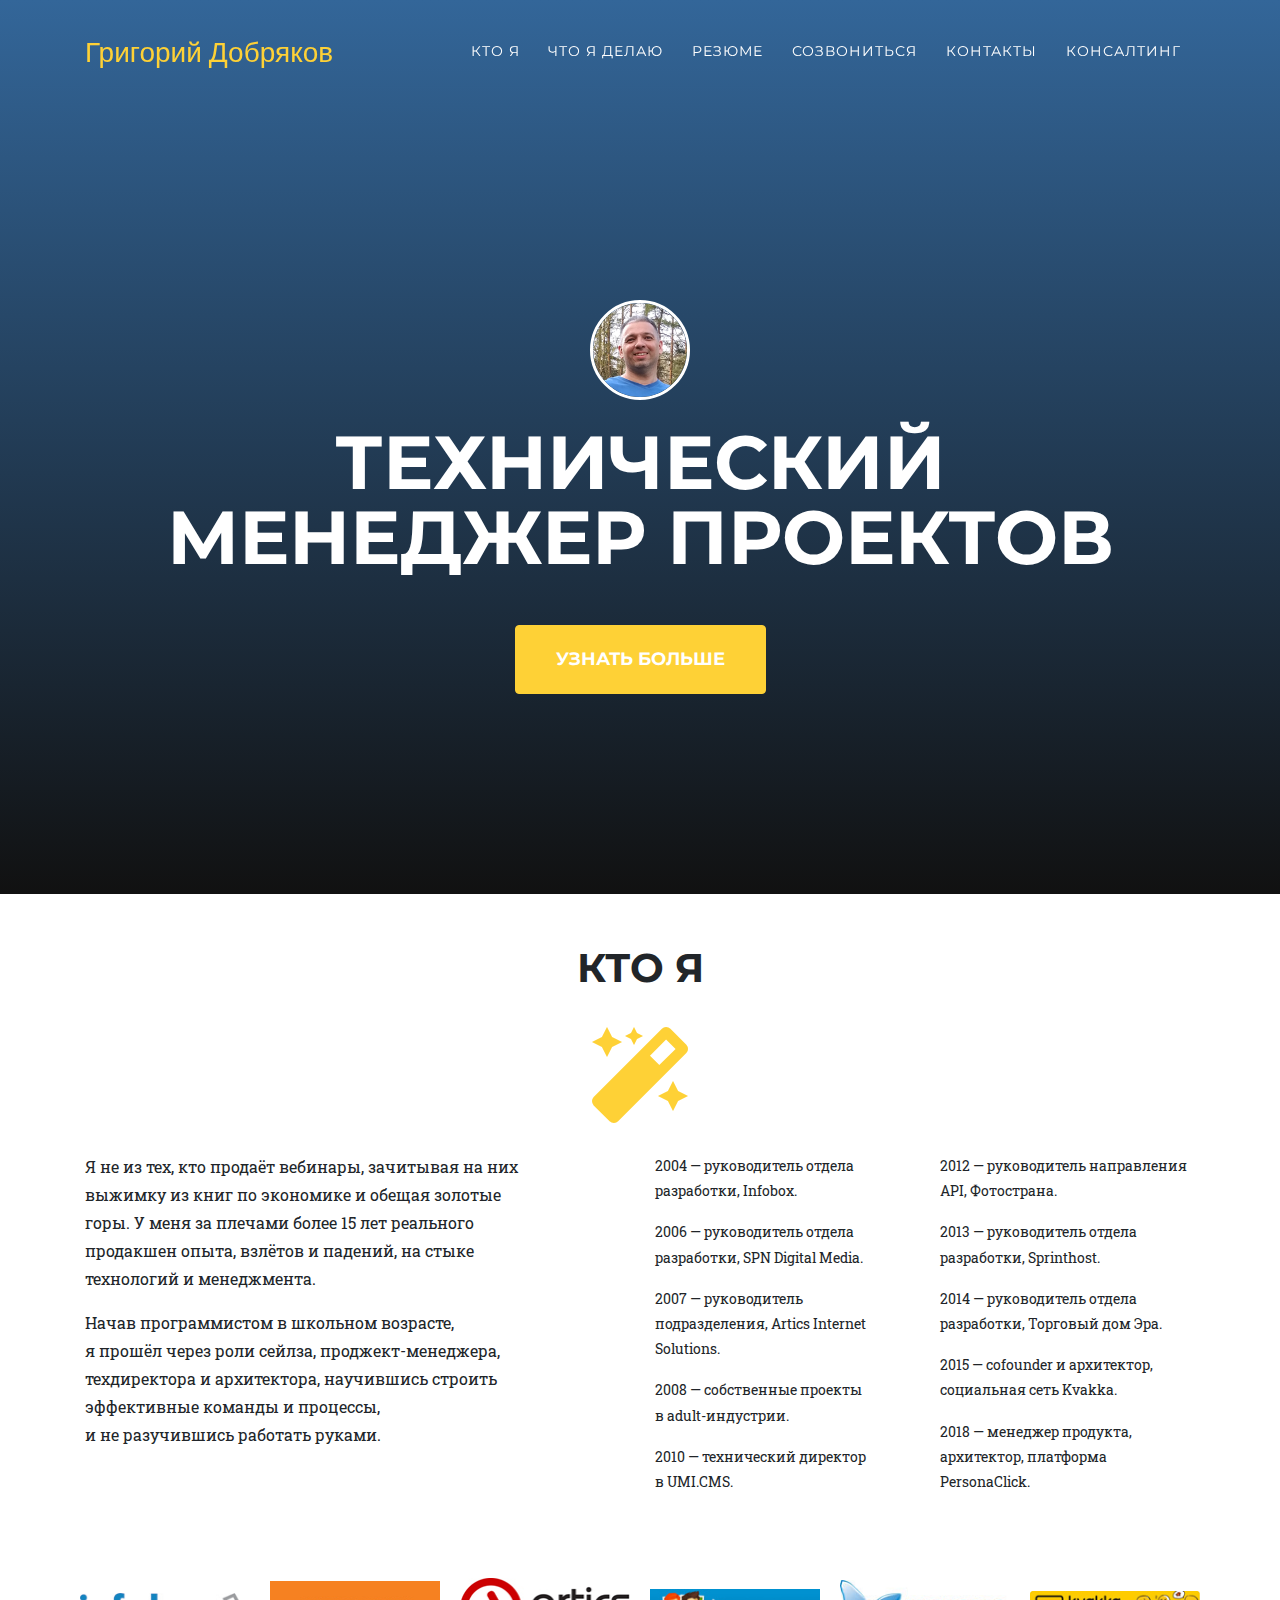
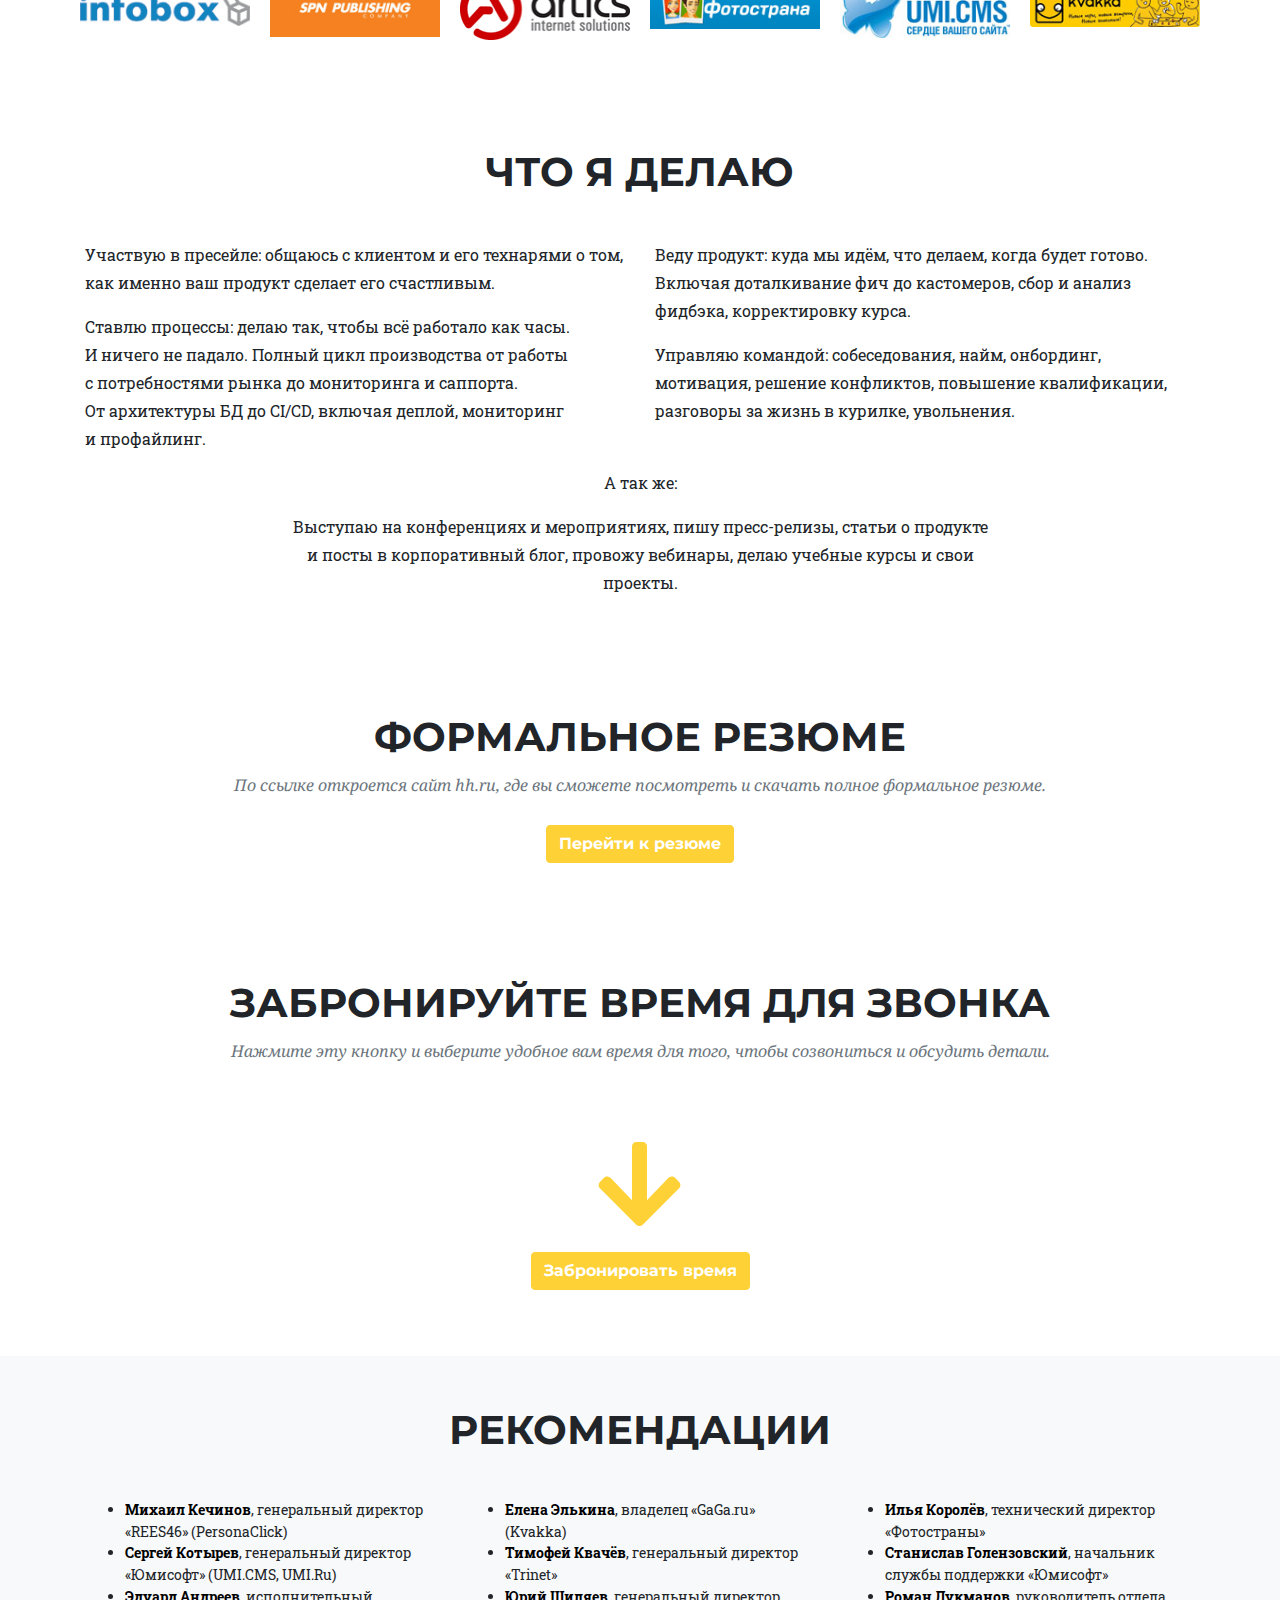
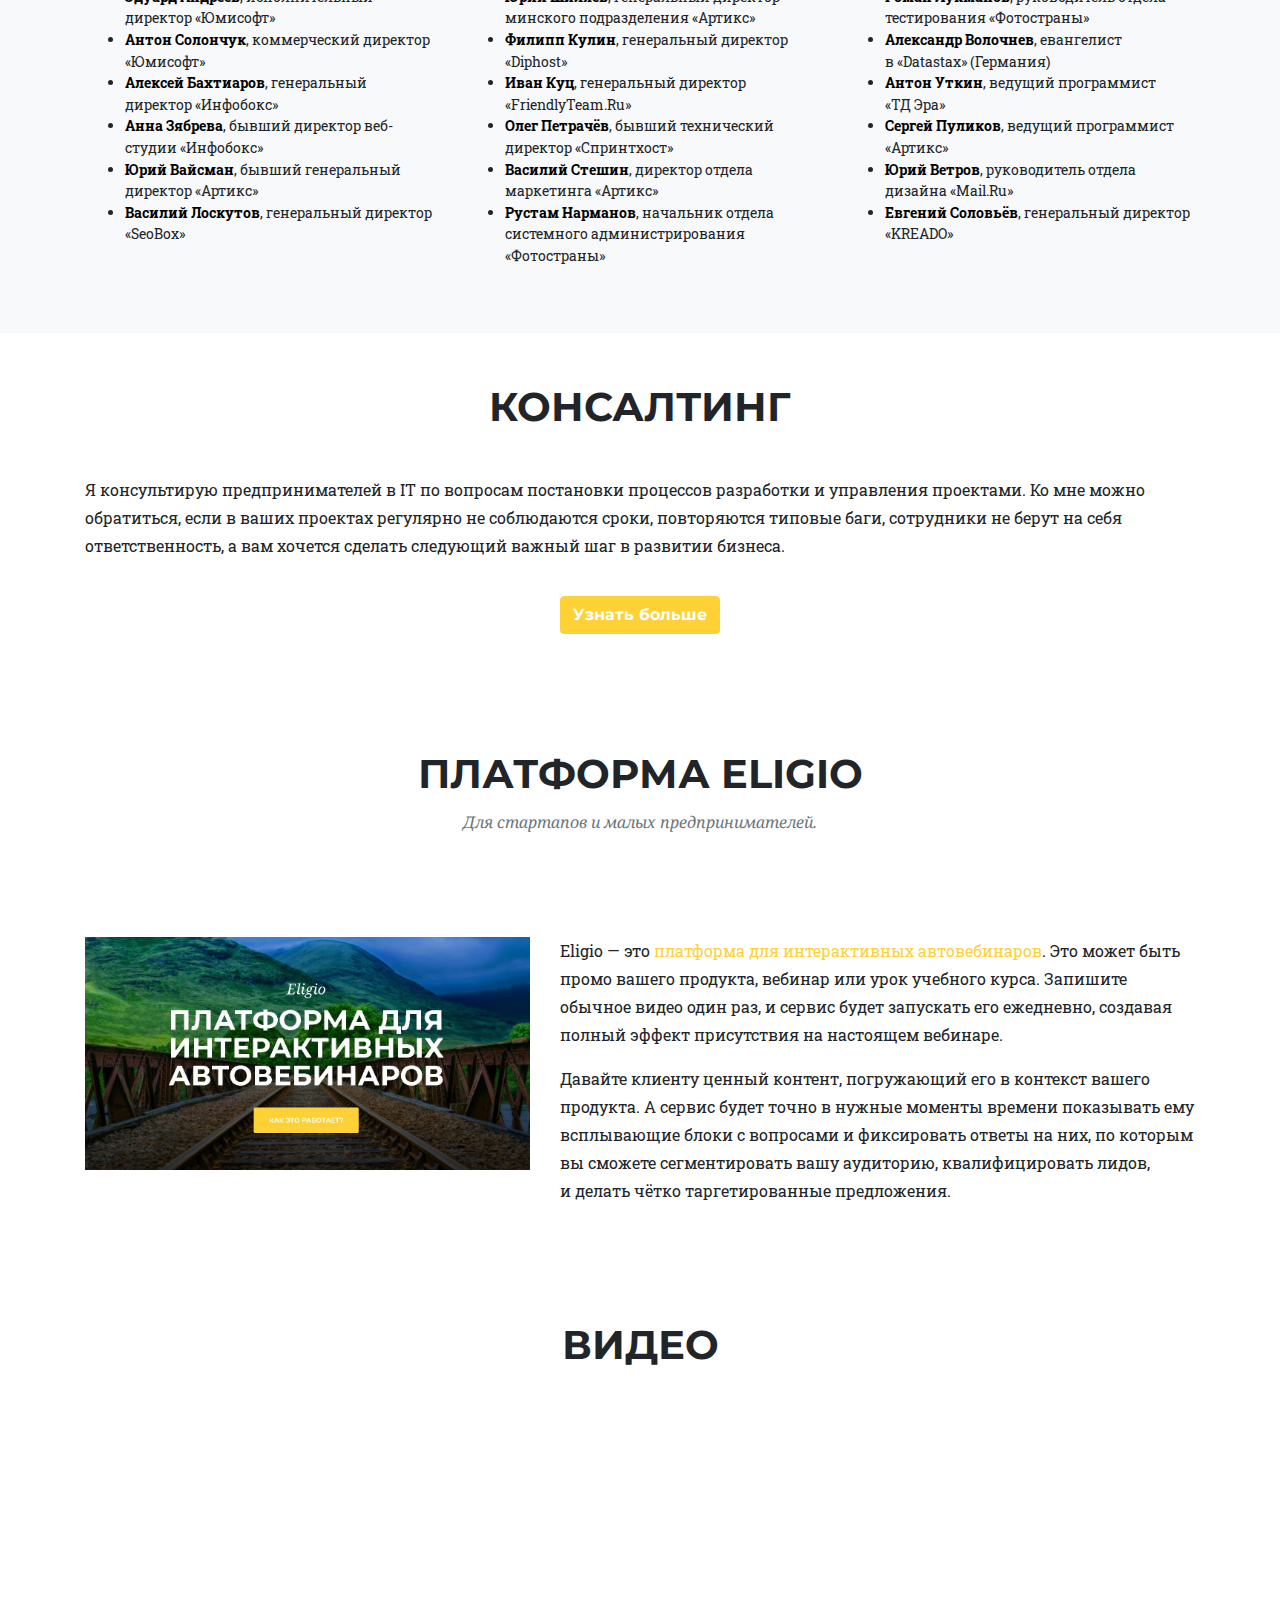
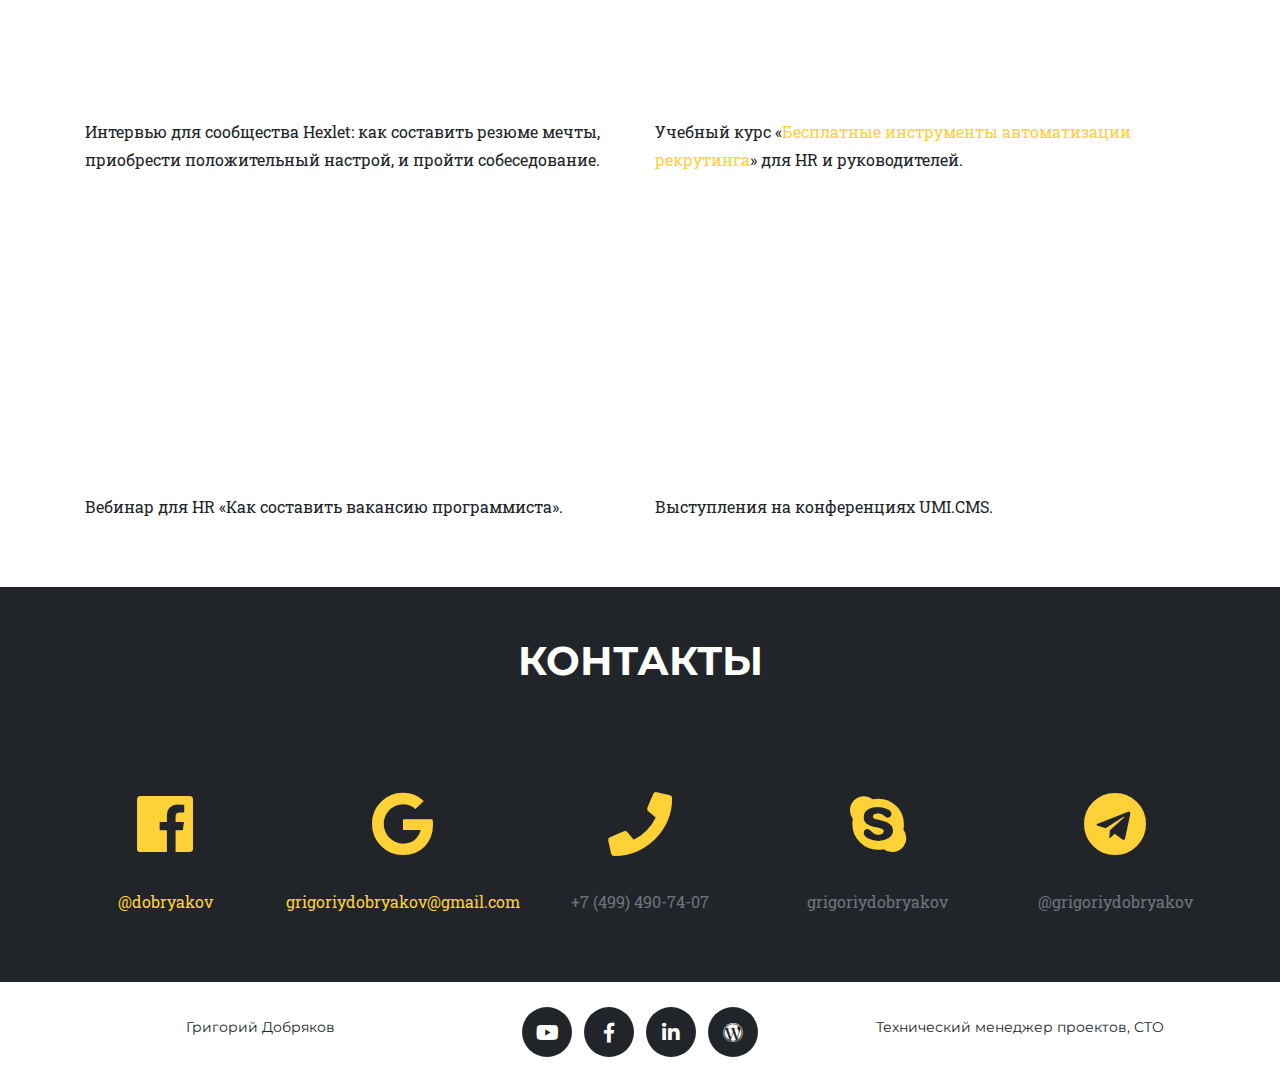
==== commit bf34016d: "update resume link" ====
--- a/index.html
+++ b/index.html
@@ -8,7 +8,7 @@
   <meta name="description" content="">
   <meta name="author" content="">
 
-  <title>Григорий Добряков — ментор, трекер, change driver. Помогаю IT-проектам взять новую высоту.</title>
+  <title>Григорий Добряков — технический менеджер проектов.</title>
 
   <!-- Bootstrap core CSS -->
   <link href="vendor/bootstrap/css/bootstrap.min.css" rel="stylesheet">
@@ -113,36 +113,24 @@
       </button>
       <div class="collapse navbar-collapse" id="navbarResponsive">
         <ul class="navbar-nav text-uppercase ml-auto">
-          <!--<li class="nav-item">
-            <a class="nav-link js-scroll-trigger" href="#problems">Проблемы</a>
-          </li>-->
-          <li class="nav-item">
-            <a class="nav-link js-scroll-trigger" href="#solutions">Решения</a>
-          </li>
           <li class="nav-item">
             <a class="nav-link js-scroll-trigger" href="#experience">Кто я</a>
           </li>
-          <!--<li class="nav-item">
-            <a class="nav-link js-scroll-trigger" href="#business">Что</a>
-          </li>-->
-          <!--<li class="nav-item">
-            <a class="nav-link js-scroll-trigger" href="#appropriate">Кому</a>
-          </li>-->
-          <!--<li class="nav-item">
-            <a class="nav-link js-scroll-trigger" href="#portfolio">Portfolio</a>
-          </li>-->
           <li class="nav-item">
-            <a class="nav-link js-scroll-trigger" href="#process">Процесс</a>
+            <a class="nav-link js-scroll-trigger" href="#actions">Что я делаю</a>
           </li>
           <li class="nav-item">
-            <a class="nav-link js-scroll-trigger" href="#booking">Забронировать</a>
+            <a class="nav-link js-scroll-trigger" href="#cv" target="_blank">Резюме</a>
           </li>
           <li class="nav-item">
-            <a class="nav-link js-scroll-trigger" href="#team">Партнёры</a>
+            <a class="nav-link js-scroll-trigger" href="#booking">Созвониться</a>
           </li>
           <li class="nav-item">
             <a class="nav-link js-scroll-trigger" href="#contact">Контакты</a>
           </li>
+          <li class="nav-item">
+            <a class="nav-link js-scroll-trigger" href="#consulting" target="_blank">Консалтинг</a>
+          </li>
         </ul>
       </div>
     </div>
@@ -153,276 +141,15 @@
     <div class="container">
       <div class="intro-text">
         <div class="intro-lead-in"><img class="rounded-circle img-fluid" src="img/dobryakov-avatar-2019.png" style="height: 100px; border: 3px white solid;"></div>
-        <div class="intro-heading text-uppercase">Помогаю IT-проектам взять новую высоту</div>
-        <a class="btn btn-primary btn-xl text-uppercase js-scroll-trigger" href="#problems">Узнать, как</a>
+        <div class="intro-heading text-uppercase">Технический менеджер проектов</div>
+        <a class="btn btn-primary btn-xl text-uppercase js-scroll-trigger" href="#experience">Узнать больше</a>
       </div>
     </div>
   </header>
 
-<!--
-  <section class="bg-light" id="about">
-    <div class="container">
-      <div class="row custom-section-header">
-        <div class="col-lg-12 text-center">
-          <h2 class="section-heading text-uppercase">Я — change driver</h2>
-          <div class="section-icon"><i class="fas fa-rocket fa-stack-2x text-primary"></i></div>
-        </div>
-      </div>
-      <div class="row">
-        <div class="col-lg-5 text-left">
-          <p>Когда-то у меня всё было так же. Процессы не&nbsp;отстроены, в продукте баги, сотрудники косячат, отделы не взаимодействуют между собой. Партнёры смотрели свысока, клиенты писали нелестные отзывы в интернете. Я&nbsp;приходил в офис раньше всех и&nbsp;уходил последним, а дома просто падал лицом в&nbsp;кровать.</p>
-          <p>Этому нужно было поставить жирную точку.</p>
-        </div>
-        <div class="col-lg-2 text-center">
-        </div>
-        <div class="col-lg-5 text-left">
-          <p>Теперь я не такой. Теперь я работаю 4 часа в&nbsp;день, провожу время с близкими людьми, катаюсь на лыжах и велосипеде, записываю учебные курсы. И&nbsp;помогаю тем, кому ещё только предстоит пройти этот путь.</p>
-          <p>Я работаю с небольшими компаниями в IT, которые созрели для того, чтобы сделать следующий качественный скачок, но пока не&nbsp;могут. Что-то сдерживает. Что-то мешает. И я помогаю это сделать — преодолеть и&nbsp;выйти на следующий уровень.</p>
-        </div>
-      </div>
-    </div>
-  </section>
-  -->
-
-  <section class="" id="problems">
-    <div class="container">
-      <div class="row">
-        <div class="col-lg-12 text-center">
-          <h2 class="section-heading text-uppercase">Типовые проблемы в IT-проектах</h2>
-          <h3 class="section-subheading text-muted"></h3>
-        </div>
-      </div>
-      <div class="row text-left">
-        <div class="col-md-4">
-          <h5 class="service-heading">Ломается то, что уже чинили. И&nbsp;вообще часто ломается.</h5>
-        </div>
-        <div class="col-md-4">
-          <h5 class="service-heading">Постоянная головная боль с&nbsp;настройками серверов и&nbsp;рабочих мест.</h5>
-        </div>
-        <div class="col-md-4">
-          <h5 class="service-heading">Об ошибках узнаём от&nbsp;клиентов и&nbsp;партнёров.</h5>
-        </div>
-      </div>
-      <div class="row text-left">
-        <div class="col-md-4">
-          <h5 class="service-heading">В методиках, процессах и&nbsp;инструментах часто изобретаем велосипед.</h5>
-        </div>
-        <div class="col-md-4">
-          <h5 class="service-heading">Гуманитарии и технари разделяются на&nbsp;два враждующих лагеря.</h5>
-        </div>
-        <div class="col-md-4">
-          <h5 class="service-heading">Не на кого положиться. Приходится контролировать даже мелочи.</h5>
-        </div>
-      </div>
-    </div>
-  </section>
-
-  <section class="bg-light" id="solutions">
-    <div class="container">
-      <div class="row">
-        <div class="col-lg-12 text-center">
-          <h2 class="section-heading text-uppercase">Решения</h2>
-          <div class="section-icon"><i class="fas fa-tools fa-stack-2x text-primary"></i></div>
-          <!--<h3 class="section-subheading text-muted"></h3>-->
-        </div>
-      </div>
-      <div class="row text-left">
-        <div class="col-md-5 custom-service-block">
-          <h5 class="service-heading">Пакет &laquo;Продукт без багов&raquo;</h5>
-          <p>
-            <strong>Какую проблему решает:</strong>
-            В&nbsp;вашем продукте много ошибок.
-            Одни и те же ошибки повторяются.
-            Много времени и денег теряется на исправление вместо развития.
-          </p>
-          <p>
-            <strong>Процесс:</strong>
-            Изучаем инструменты и&nbsp;методики тестирования.
-            Вводим метрики, показывающие фактические улучшения.
-            Пишем тесты.
-            Настраиваем процесс continuous integration для их&nbsp;регулярного запуска и&nbsp;отчётности.
-          </p>
-          <p>
-            <strong>Результаты:</strong>
-            Вы обретаете уверенность в&nbsp;качестве и&nbsp;стабильности  продукта.
-            На каждую презентацию вы&nbsp;едете без&nbsp;страха.
-          </p>
-          <p class="text-success custom-service-block-pricing">
-            50&nbsp;000 рублей в&nbsp;месяц.
-            <br>
-            Рассчитано на&nbsp;1-2&nbsp;месяца.
-          </p>
-        </div>
-        <div class="col-md-2"></div>
-        <div class="col-md-5 custom-service-block">
-          <h5 class="service-heading">Пакет &laquo;Управление конфигурацией&raquo;</h5>
-          <p>
-            <strong>Какую проблему решает:</strong>
-            У вас возникает множество проблем от&nbsp;разницы в&nbsp;настройках серверов.
-            Настройка сервера, VDS или компьютера сотрудника выглядит неправдоподобно сложной.
-            Существует множество инструкций о&nbsp;настройках, которые теряются или&nbsp;устаревают.
-            Сисадмин внедряет инструменты, которыми непонятно как&nbsp;пользоваться.
-          </p>
-          <p>
-            <strong>Процесс:</strong>
-            Выбираем и&nbsp;внедряем систему управления конфигурацией, и&nbsp;учимся ей&nbsp;пользоваться на&nbsp;практике.
-          </p>
-          <p>
-            <strong>Результаты:</strong>
-            В средах и&nbsp;окружениях наведён порядок.
-            Изменения конфигурации превратились из&nbsp;хаотичных в&nbsp;системные.
-            Настройки рабочих мест стали одинаковыми.
-            Сотрудники больше не&nbsp;теряют время на&nbsp;перенастройку.
-          </p>
-          <p class="text-success custom-service-block-pricing">
-            50&nbsp;000 рублей в&nbsp;месяц
-            <br>
-            Рассчитано на 1-2&nbsp;месяца
-          </p>
-        </div>
-      </div>
-      <div class="row text-left">
-        <div class="col-md-5 custom-service-block">
-          <h5 class="service-heading">Пакет &laquo;Мониторинг ошибок&raquo;</h5>
-          <p>
-            <strong>Какую проблему решает:</strong>
-            Вы узнаёте о&nbsp;проблемах от&nbsp;клиентов или&nbsp;партнёров. Ошибки, возможно, пишутся в&nbsp;лог, но&nbsp;его&nbsp;никто не&nbsp;анализирует.
-            Иногда бывает, что какой-то сервис вообще лежит, а&nbsp;вы&nbsp;узнаёте об&nbsp;этом спустя часы или&nbsp;дни.
-          </p>
-          <p>
-            <strong>Процесс:</strong>
-            Подключаем систему аналитики ошибок.
-            Настраиваем репортинг в&nbsp;командный чат.
-            Выявляем ключевые точки отказов, устанавливаем систему мониторинга и&nbsp;настраиваем её&nbsp;на&nbsp;эти&nbsp;точки.
-            Настраиваем репортинг на&nbsp;разных ответственных лиц в&nbsp;зависимости от&nbsp;типа ошибки, времени суток и&nbsp;дня&nbsp;недели.
-          </p>
-          <p>
-            <strong>Результаты:</strong>
-            Вы&nbsp;спокойно спите.
-            Ответственные сотрудники получают целевые уведомления.
-            Проблемы исправляются моментально.
-          </p>
-          <p class="text-success custom-service-block-pricing">
-            25&nbsp;000 рублей.
-          </p>
-        </div>
-        <div class="col-md-2"></div>
-        <div class="col-md-5 custom-service-block">
-          <h5 class="service-heading">Пакет &laquo;Фундамент&raquo;</h5>
-          <p>
-            <strong>Какую проблему решает:</strong>
-            Как построить эффективное производство IT-продукта, наладить контакт между саппортом, маркетингом и&nbsp;разработчиками, эффективно вести клиентов.
-          </p>
-          <p>
-            Это вводный курс по&nbsp;базовым инструментам и&nbsp;методикам. Вы&nbsp;освоите и&nbsp;станете очень эффективно использовать:
-          </p>
-          <ul style="font-size: 90%;">
-            <li>Командный чат.</li>
-            <li>Таск-менеджер / багтрекер.</li>
-            <li>Customer service desk (система трекинга обращений в&nbsp;техподдержку).</li>
-            <li>CRM (система ведения взаимоотношений с&nbsp;клиентами).</li>
-            <li>IP-телефония.</li>
-            <li>Сервис ручных и автоматических рассылок.</li>
-            <li>Хранилище git-репозиториев.</li>
-            <li>Основные приёмы код-ревью.</li>
-            <li>Методика feature branches.</li>
-            <li>Автоматизированное тестирование.</li>
-            <li>Continuous integration.</li>
-          </ul>
-          <p class="text-success custom-service-block-pricing">
-            50&nbsp;000 рублей в&nbsp;месяц.
-            <br>
-            Рассчитано на&nbsp;1-2&nbsp;месяца.
-          </p>
-        </div>
-      </div>
-      <div class="row text-left">
-        <div class="col-md-5 custom-service-block">
-          <h5 class="service-heading">Пакет &laquo;Гуманитарий ставит задачи программистам&raquo;</h5>
-          <p>
-            <strong>Какую проблему решает:</strong>
-            Вечный пинг-понг задач между менеджером и&nbsp;разработчиком.
-            Разработчики жалуются, что&nbsp;задача поставлена непонятно.
-            При ручном тестировании выясняется, что&nbsp;сделали совсем не&nbsp;то, что&nbsp;просили.
-          </p>
-          <p>
-            Этот курс — серия практических занятий с&nbsp;разбором ваших конкретных задач, которые вы&nbsp;ставите в&nbsp;реальную работу в&nbsp;настоящее время.
-          </p>
-          <p>
-            <strong>Результаты:</strong>
-            Ваши менеджеры научатся проектировать и&nbsp;ставить задачи однозначно, таким образом, чтобы разработчики воспринимали их&nbsp;как готовое руководство к&nbsp;действию.
-            Вы перестанете терять время и&nbsp;нервы на&nbsp;постоянных дискуссиях в&nbsp;чате и&nbsp;комментариях.
-          </p>
-          <p class="text-success custom-service-block-pricing">
-            50&nbsp;000 рублей.
-          </p>
-        </div>
-        <div class="col-md-2"></div>
-        <div class="col-md-5 custom-service-block">
-          <h5 class="service-heading">Пакет &laquo;Командная культура&raquo;</h5>
-          <p>
-            <strong>Какую проблему решает:</strong>
-            Сотрудники не&nbsp;вовлечены в&nbsp;работу и&nbsp;не&nbsp;разделяют миссию продукта.
-            Непонятно, кто&nbsp;чем&nbsp;занят, коллектив выглядит непрозрачным и&nbsp;неуправляемым.
-            Возникают сложности с&nbsp;делегированием, никто не&nbsp;хочет брать на&nbsp;себя ответственность.
-            Разработчики отрицают бизнесовые приоритеты и&nbsp;сосредоточены на&nbsp;производстве.
-            В&nbsp;команде выражен недостаток взаимоуважения и&nbsp;поддержки.
-          </p>
-          <p>
-            Это самый сложный курс, в&nbsp;рамках которого мы&nbsp;с&nbsp;вами поработаем с&nbsp;мотивацией каждого сотрудника.
-            Отфильтруем тех, кто не готов меняться, и&nbsp;подготовим им&nbsp;замену.
-            Поможем продвинуться и&nbsp;раскрыться позитивно настроенным членам команды.
-            Научимся конструктивно спорить и&nbsp;решать конфликты.
-          </p>
-          <p>
-            <strong>Результаты:</strong>
-            Эффективная работа команды в&nbsp;дружественной, позитивной атмосфере.
-            Сотрудники, разделяющие вашу миссию, и&nbsp;готовые ежедневно достигать и&nbsp;добиваться.
-          </p>
-          <p class="text-success custom-service-block-pricing">
-            50&nbsp;000 рублей в&nbsp;месяц.
-            <br>
-            Рассчитано на&nbsp;6&nbsp;месяцев.
-          </p>
-        </div>
-      </div>
-      <div class="row text-left">
-        <div class="col-md-4 ">
-          <h5 class="service-heading">Пакет &laquo;Найм лучших&raquo;</h5>
-          <p>
-            Я провожу собеседования ваших кандидатов вместо вас, либо вместе с&nbsp;вами. По каждому даю развёрнутый фидбэк и&nbsp;рекомендации.
-          </p>
-          <p class="text-success custom-service-block-pricing">
-            25&nbsp;000 рублей в&nbsp;месяц.
-          </p>
-        </div>
-        <div class="col-md-4 ">
-          <h5 class="service-heading">Пакет &laquo;Стратегия продаж&raquo;</h5>
-          <p>
-            Идеально подходит для ситуации &laquo;сделали продукт — а&nbsp;он&nbsp;не&nbsp;продаётся&raquo;.
-            Вы получаете завершённый документ с&nbsp;расписанными каналами продаж и&nbsp;продвижения, и&nbsp;конкретными шагами.
-          </p>
-          <p class="text-success custom-service-block-pricing">
-            От 70&nbsp;000 рублей.
-          </p>
-        </div>
-        <div class="col-md-4 ">
-          <h5 class="service-heading">Пакет &laquo;Терапия&raquo;</h5>
-          <p>
-            Работа профессионального психолога с&nbsp;установками, заложенными глубоко в&nbsp;подсознании, которые мешают вам развернуться в&nbsp;полную силу.
-          </p>
-          <p class="text-success custom-service-block-pricing">
-            От 25&nbsp;000 рублей.
-            <br>
-            Рассчитано на 3&nbsp;месяца.
-          </p>
-        </div>
-      </div>
-    </div>
-  </section>
-
-
-  <section class="" id="experience" style="padding-bottom: 10px;" data-conversion-id="AW-982246509/rHLbCLvr7pgBEO3Ir9QD">
+
+
+  <section class="" id="experience" style="padding-bottom: 10px;" >
     <div class="container">
       <div class="row custom-section-header">
         <div class="col-lg-12 text-center">
@@ -481,292 +208,53 @@
     </div>
   </section>
 
-<!--
-  <section class="bg-light" id="how">
-    <div class="container">
-      <div class="row custom-section-header">
-        <div class="col-lg-12 text-center">
-          <h2 class="section-heading text-uppercase">Волшебной кнопки не существует</h2>
-          <div class="section-icon"><i class="fas fa-magic fa-stack-2x text-primary"></i></div>
-        </div>
-      </div>
-      <div class="row">
-        <div class="col-lg-2">
-        </div>
-        <div class="col-lg-8 text-center">
-          <p>Нет никакой волшебной методики. Я&nbsp;буду работать непосредственно с твоей головой. И&nbsp;с&nbsp;головами твоих ключевых сотрудников. Все проблемы организации — там.</p>
-          <p>Не&nbsp;в&nbsp;инструментах и не в регламентах. А&nbsp;в&nbsp;голове, в культуре, в мотивах людей. В&nbsp;неумении удерживать фокус внимания, в&nbsp;неумении распоряжаться временем, неумении делегировать и формировать команду, в неумении сбрасывать балласт, в&nbsp;банальном неумении эффективно общаться между собой.</p>
-        </div>
-        <div class="col-lg-2">
-        </div>
-      </div>
-    </div>
-  </section>
-  -->
-
-  <section class="" id="business">
-    <div class="container">
-      <div class="row custom-section-header">
-        <div class="col-lg-12 text-center">
-          <h2 class="section-heading text-uppercase">Нет, я не буду учить вас делать бизнес</h2>
-          <div class="section-icon"><i class="fas fa-lightbulb fa-stack-2x text-primary" style="font-size: 6em;"></i></div>
-        </div>
-      </div>
-      <div class="row">
-        <div class="col-lg-5 text-left">
-          <p>Ваш бизнес — ваше дело, и вы в нём — эксперт. Никто лучше вас не знает. Я лишь помогу вам обойти щедро разбросанные типовые грабли, которые — поверьте моему опыту — во&nbsp;всех компаниях одинаковые.</p>
-          <p>Я буду вынимать из вашей головы все ложные убеждения, которые мешают раскрыть ваш реальный потенциал — и потенциал всей компании. И подсказывать быстрые решения проблем, над которыми вы могли бы сидеть месяцами, раскидывая бабло на&nbsp;хождение по граблям.</p>
-        </div>
-        <div class="col-lg-2 text-center">
-        </div>
-        <div class="col-lg-5 text-left">
-          <p>Я буду мешать вашим сотрудникам греться в&nbsp;уютных креслах, изображая бурную деятельность и изобретая велосипед за&nbsp;велосипедом. Вы внезапно начнёте видеть, что организация может работать эффективнее.</p>
-          <p>Ваш продукт перестанет ломаться на каждой презентации. Ваши сотрудники начнут делать то, что вы от них на самом деле хотите. К&nbsp;вам в команду начнут приходить новые, сильные люди. Это воодушевляет!</p>
-        </div>
-      </div>
-    </div>
-  </section>
-
-
-  <section class="bg-light" id="youcan">
-    <div class="container">
-      <div class="row custom-section-header">
-        <div class="col-lg-12 text-center">
-          <h2 class="section-heading text-uppercase">Вы сможете больше!</h2>
-          <div class="section-icon"><i class="fas fa-thumbs-up fa-stack-2x text-primary"></i></div>
-        </div>
-      </div>
-      <div class="row">
-        <div class="col-lg-2">
-        </div>
-        <div class="col-lg-8 text-center">
-          <p>Я подарю вам вот это ощущение — что вы можете больше. Что вы сможете уходить из&nbsp;офиса раньше всех. Или вообще не приходить туда. А&nbsp;оно всё будет работать почти на автопилоте, под небольшим присмотром. А&nbsp;вы — выйдете на новый уровень, будете брать себе клиентов, о которых и не мечтали, будете идти на новые рынки, которых боялись, запускать новые продукты, и&nbsp;чувствовать — что живёте в полный рост.</p>
-        </div>
-        <div class="col-lg-2">
-        </div>
-      </div>
-    </div>
-  </section>
-
-  <!-- Services -->
-  <!--
-  <section class="" id="appropriate">
-    <div class="container">
-      <div class="row">
-        <div class="col-lg-12 text-center">
-          <h2 class="section-heading text-uppercase">Кому это подойдёт</h2>
-          <h3 class="section-subheading text-muted"></h3>
+
+  <section class="" id="actions">
+    <div class="container">
+      <div class="row custom-section-header">
+        <div class="col-lg-12 text-center">
+          <h2 class="section-heading text-uppercase">Что я делаю</h2>
+        </div>
+      </div>
+      <div class="row">
+        <div class="col-lg-6">
+          <p>Участвую в пресейле: общаюсь с клиентом и его технарями о&nbsp;том, как именно ваш продукт сделает его счастливым.</p>
+          <p>Ставлю процессы: делаю так, чтобы всё работало как часы. И&nbsp;ничего не падало. Полный цикл производства от&nbsp;работы с&nbsp;потребностями рынка до мониторинга и саппорта. От&nbsp;архитектуры БД до CI/CD, включая деплой, мониторинг и&nbsp;профайлинг.</p>
+        </div>
+        <div class="col-lg-6">
+          <p>Веду продукт: куда мы идём, что делаем, когда будет готово. Включая доталкивание фич до кастомеров, сбор и анализ фидбэка, корректировку курса.</p>
+          <p>Управляю командой: собеседования, найм, онбординг, мотивация, решение конфликтов, повышение квалификации, разговоры за жизнь в&nbsp;курилке, увольнения.</p>
+        </div>
+      </div>
+      <div class="row">
+        <div class="col-lg-8 mx-auto text-center">
+          <p>А так же:</p>
+          <p>Выступаю на конференциях и&nbsp;мероприятиях, пишу пресс-релизы, статьи о&nbsp;продукте и&nbsp;посты в&nbsp;корпоративный блог, провожу вебинары, делаю учебные курсы и&nbsp;свои проекты.</p>
+        </div>
+      </div>
+    </div>
+  </section>
+
+
+  <section class="" id="cv">
+    <div class="container">
+      <div class="row custom-section-header">
+        <div class="col-lg-12 text-center">
+          <h2 class="section-heading text-uppercase">Формальное резюме</h2>
+          <h3 class="section-subheading text-muted" style="margin-bottom: 0;">По ссылке откроется сайт hh.ru, где вы сможете посмотреть и скачать полное формальное резюме.</h3>
         </div>
       </div>
       <div class="row text-center">
-        <div class="col-md-4">
-          <span class="fa-stack fa-4x">
-            <i class="fas fa-circle fa-stack-2x text-primary"></i>
-            <i class="fas fa-shopping-cart fa-stack-1x fa-inverse"></i>
-          </span>
-          <h4 class="service-heading">Перешагнули MVP</h4>
-          <p class="text-muted">Для тех, у кого пошли первые продажи, ручного управления уже недостаточно — хочется систематизации и порядка.</p>
-        </div>
-        <div class="col-md-4">
-          <span class="fa-stack fa-4x">
-            <i class="fas fa-circle fa-stack-2x text-primary"></i>
-            <i class="fas fa-rocket fa-stack-1x fa-inverse"></i>
-          </span>
-          <h4 class="service-heading">Хотим инвестиций</h4>
-          <p class="text-muted">Для тех, кто хочет привлечь первые чужие деньги или выйти на новый раунд инвестиций.</p>
-        </div>
-        <div class="col-md-4">
-          <span class="fa-stack fa-4x">
-            <i class="fas fa-circle fa-stack-2x text-primary"></i>
-            <i class="fas fa-globe-americas fa-stack-1x fa-inverse"></i>
-          </span>
-          <h4 class="service-heading">Захватим мир</h4>
-          <p class="text-muted">Для тех, кто планирует масштабирование и&nbsp;выход на рынки других стран.</p>
-        </div>
-      </div>
-    </div>
-  </section>
-  -->
-
-  <!-- Portfolio Grid -->
-  <!--<section class="bg-light" id="portfolio">
-    <div class="container">
-      <div class="row">
-        <div class="col-lg-12 text-center">
-          <h2 class="section-heading text-uppercase">Portfolio</h2>
-          <h3 class="section-subheading text-muted">Lorem ipsum dolor sit amet consectetur.</h3>
-        </div>
-      </div>
-      <div class="row">
-        <div class="col-md-4 col-sm-6 portfolio-item">
-          <a class="portfolio-link" data-toggle="modal" href="#portfolioModal1">
-            <div class="portfolio-hover">
-              <div class="portfolio-hover-content">
-                <i class="fas fa-plus fa-3x"></i>
-              </div>
-            </div>
-            <img class="img-fluid" src="img/portfolio/01-thumbnail.jpg" alt="">
-          </a>
-          <div class="portfolio-caption">
-            <h4>Threads</h4>
-            <p class="text-muted">Illustration</p>
-          </div>
-        </div>
-        <div class="col-md-4 col-sm-6 portfolio-item">
-          <a class="portfolio-link" data-toggle="modal" href="#portfolioModal2">
-            <div class="portfolio-hover">
-              <div class="portfolio-hover-content">
-                <i class="fas fa-plus fa-3x"></i>
-              </div>
-            </div>
-            <img class="img-fluid" src="img/portfolio/02-thumbnail.jpg" alt="">
-          </a>
-          <div class="portfolio-caption">
-            <h4>Explore</h4>
-            <p class="text-muted">Graphic Design</p>
-          </div>
-        </div>
-        <div class="col-md-4 col-sm-6 portfolio-item">
-          <a class="portfolio-link" data-toggle="modal" href="#portfolioModal3">
-            <div class="portfolio-hover">
-              <div class="portfolio-hover-content">
-                <i class="fas fa-plus fa-3x"></i>
-              </div>
-            </div>
-            <img class="img-fluid" src="img/portfolio/03-thumbnail.jpg" alt="">
-          </a>
-          <div class="portfolio-caption">
-            <h4>Finish</h4>
-            <p class="text-muted">Identity</p>
-          </div>
-        </div>
-        <div class="col-md-4 col-sm-6 portfolio-item">
-          <a class="portfolio-link" data-toggle="modal" href="#portfolioModal4">
-            <div class="portfolio-hover">
-              <div class="portfolio-hover-content">
-                <i class="fas fa-plus fa-3x"></i>
-              </div>
-            </div>
-            <img class="img-fluid" src="img/portfolio/04-thumbnail.jpg" alt="">
-          </a>
-          <div class="portfolio-caption">
-            <h4>Lines</h4>
-            <p class="text-muted">Branding</p>
-          </div>
-        </div>
-        <div class="col-md-4 col-sm-6 portfolio-item">
-          <a class="portfolio-link" data-toggle="modal" href="#portfolioModal5">
-            <div class="portfolio-hover">
-              <div class="portfolio-hover-content">
-                <i class="fas fa-plus fa-3x"></i>
-              </div>
-            </div>
-            <img class="img-fluid" src="img/portfolio/05-thumbnail.jpg" alt="">
-          </a>
-          <div class="portfolio-caption">
-            <h4>Southwest</h4>
-            <p class="text-muted">Website Design</p>
-          </div>
-        </div>
-        <div class="col-md-4 col-sm-6 portfolio-item">
-          <a class="portfolio-link" data-toggle="modal" href="#portfolioModal6">
-            <div class="portfolio-hover">
-              <div class="portfolio-hover-content">
-                <i class="fas fa-plus fa-3x"></i>
-              </div>
-            </div>
-            <img class="img-fluid" src="img/portfolio/06-thumbnail.jpg" alt="">
-          </a>
-          <div class="portfolio-caption">
-            <h4>Window</h4>
-            <p class="text-muted">Photography</p>
-          </div>
-        </div>
-      </div>
-    </div>
-  </section>-->
-
-  <!-- About -->
-  <section id="process" data-conversion-id="AW-982246509/SZiiCPa85ZgBEO3Ir9QD">
-    <div class="container">
-      <div class="row">
-        <div class="col-lg-12 text-center">
-          <h2 class="section-heading text-uppercase">Как это выглядит</h2>
-          <h3 class="section-subheading text-muted">Это — трекинг вашего прогресса</h3>
-        </div>
-      </div>
-      <div class="row">
-        <div class="col-lg-12">
-          <ul class="timeline">
-            <li>
-              <div class="timeline-image">
-                <img class="rounded-circle img-fluid" src="img/about/1.jpg" alt="">
-              </div>
-              <div class="timeline-panel">
-                <div class="timeline-heading">
-                  <h4>1-ая неделя</h4>
-                  <h4 class="subheading">Знакомство</h4>
-                </div>
-                <div class="timeline-body">
-                  <p class="text-muted">На старте мы знакомимся лично с&nbsp;тобой, ключевыми сотрудниками твоей команды и с твоим продуктом. Обсуждаем проблемы, долгосрочные цели и&nbsp;общий план.</p>
-                </div>
-              </div>
-            </li>
-            <li class="timeline-inverted">
-              <div class="timeline-image">
-                <img class="rounded-circle img-fluid" src="img/about/2.jpg" alt="">
-              </div>
-              <div class="timeline-panel">
-                <div class="timeline-heading">
-                  <h4>2-ая неделя</h4>
-                  <h4 class="subheading">Устанавливаем график, удобный нам обоим</h4>
-                </div>
-                <div class="timeline-body">
-                  <p class="text-muted">Затем мы устанавливаем персональный график контактов — как&nbsp;правило, 2-4&nbsp;раза в&nbsp;неделю (обычные созвоны через skype или&nbsp;другой мессенджер).</p>
-                </div>
-              </div>
-            </li>
-            <li>
-              <div class="timeline-image">
-                <img class="rounded-circle img-fluid" src="img/about/3.jpg" alt="">
-              </div>
-              <div class="timeline-panel">
-                <div class="timeline-heading">
-                  <h4>Регулярно</h4>
-                  <!--<h4 class="subheading">На каждом контакте</h4>-->
-                </div>
-                <div class="timeline-body">
-                  <p class="text-muted">На каждом контакте фиксируем состояние, в&nbsp;которое мы пришли. Достигли ли мы поставленных целей. С&nbsp;какими проблемами столкнулись, как их решать. Ставим новые цели. Так и&nbsp;продвигаемся вперёд — мелкими шажочками к&nbsp;большим победам.</p>
-                </div>
-              </div>
-            </li>
-            <li class="timeline-inverted">
-              <div class="timeline-image">
-                <img class="rounded-circle img-fluid" src="img/about/4.jpg" alt="">
-              </div>
-              <div class="timeline-panel">
-                <div class="timeline-heading">
-                  <h4>Еженедельно</h4>
-                  <!--<h4 class="subheading">Phase Two Expansion</h4>-->
-                </div>
-                <div class="timeline-body">
-                  <p class="text-muted">Раз в&nbsp;неделю и&nbsp;раз в&nbsp;месяц мы&nbsp;корректируем нашу долгосрочную мечту — и&nbsp;общую стратегию её&nbsp;достижения.</p>
-                </div>
-              </div>
-            </li>
-            <li class="timeline-inverted">
-              <div class="timeline-image">
-                <h4><br>Успех!</h4>
-              </div>
-            </li>
-          </ul>
-        </div>
-      </div>
-    </div>
-  </section>
+        <div class="col-lg-12 mx-auto" style="margin-top: 0px;">
+          <p><a class="btn btn-primary" href="/to/cv/" id="cv-button" target="_blank" >Перейти к резюме</a></p>
+        </div>
+      </div>
+    </div>
+  </section>
+
 
   <!-- Booking -->
-  <section class="" id="booking" data-conversion-id="AW-982246509/FM0eCPTG3JgBEO3Ir9QD">
+  <section class="" id="booking" >
     <div class="container">
       <div class="row">
         <div class="col-lg-12 text-center">
@@ -777,115 +265,43 @@
       </div>
       <div class="row text-center">
         <div class="col-lg-12 mx-auto" style="margin-top: 20px;">
-          <p><a class="btn btn-primary" href="/link/?url=https://dobryakov.youcanbook.me" id="booking-button" target="_blank" data-conversion-click-id="AW-982246509/p5Y4CJD45pgBEO3Ir9QD">Забронировать время</a></p>
-        </div>
-      </div>
-      <div class="row text-center">
-        <div class="col-md-5 mx-auto">
-          <h4 class="service-heading">Бесплатно</h4>
-          <p class="text-muted">Знакомство и&nbsp;первая консультация.<br>Поговорим о&nbsp;вашем проекте и&nbsp;задачах.</p>
-        </div>
-        <div class="col-md-5 mx-auto">
-          <h4 class="service-heading">$50/час</h4>
-          <p class="text-muted">Для тех, кто хочет быстро начать,<br>и&nbsp;позже подумать о&nbsp;приобретении пакета.</p>
-        </div>
-      </div>
-    </div>
-  </section>
-
-  <!-- Team -->
-  <section class="bg-light" id="team">
-    <div class="container">
-      <div class="row">
-        <div class="col-lg-12 text-center">
-          <h2 class="section-heading text-uppercase">Я работаю не&nbsp;один</h2>
-          <h3 class="section-subheading text-muted">Партнёры всегда придут на помощь.</h3>
-        </div>
-      </div>
-      <div class="row">
-        <div class="col-sm-4">
-          <div class="team-member">
-            <img class="mx-auto rounded-circle" src="img/team/anastasia-dril.jpg" alt="">
-            <h4>Анастасия Дриль</h4>
-            <p class="text-muted">Стратегия продаж и маркетинга</p>
-            <ul class="list-inline social-buttons">
-              <!--<li class="list-inline-item">
-                <a href="#">
-                  <i class="fab fa-twitter"></i>
-                </a>
-              </li>-->
-              <li class="list-inline-item">
-                <a href="/link/?url=https://www.facebook.com/anastasia.dril" target="_blank">
-                  <i class="fab fa-facebook-f"></i>
-                </a>
-              </li>
-              <!--<li class="list-inline-item">
-                <a href="#">
-                  <i class="fab fa-linkedin-in"></i>
-                </a>
-              </li>-->
-            </ul>
-          </div>
-        </div>
-        <div class="col-sm-4">
-          <div class="team-member">
-            <img class="mx-auto rounded-circle" src="img/team/tatiana-gorohovskaya.jpg" alt="">
-            <h4>Татьяна Гороховская</h4>
-            <p class="text-muted">Продуктовый менеджмент</p>
-            <ul class="list-inline social-buttons">
-              <li class="list-inline-item">
-                <a href="/link/?url=https://www.facebook.com/tgspb" target="_blank">
-                  <i class="fab fa-facebook-f"></i>
-                </a>
-              </li>
-            </ul>
-          </div>
-        </div>
-        <div class="col-sm-4">
-          <div class="team-member">
-            <img class="mx-auto rounded-circle" src="img/team/echumachkova.jpg" alt="">
-            <h4>Евгения Чумакова</h4>
-            <p class="text-muted">Психолог</p>
-            <ul class="list-inline social-buttons">
-              <li class="list-inline-item">
-                <a href="/link/?url=https://www.facebook.com/echumachkova" target="_blank">
-                  <i class="fab fa-facebook-f"></i>
-                </a>
-              </li>
-            </ul>
-          </div>
-        </div>
-      </div>
-      <div class="row">
-        <div class="col-lg-8 mx-auto text-center">
-          <p class="large text-muted">И ещё десятки личных знакомств с&nbsp;руководителями IT-компаний, которым&nbsp;я&nbsp;с&nbsp;удовольствием порекомендую сотрудничать с вами, в том числе:</p>
-        </div>
-      </div>
-    </div>
-  </section>
-
-  <section class="bg-light" id="recommendations" style="padding-top: 0px;">
-    <div class="container">
+          <p><a class="btn btn-primary" href="/link/?url=https://dobryakov.youcanbook.me" id="booking-button" target="_blank" >Забронировать время</a></p>
+        </div>
+      </div>
+    </div>
+  </section>
+
+
+
+  <section class="bg-light" id="recommendations" style="">
+    <div class="container">
+      <div class="row custom-section-header">
+        <div class="col-lg-12 text-center">
+          <h2 class="section-heading text-uppercase">Рекомендации</h2>
+          <!--<h3 class="section-subheading text-muted"></h3>-->
+        </div>
+      </div>
       <div class="row" style="font-size: 90%;">
         <div class="col-lg-4">
           <ul>
-            <li><a href="/link/?url=https://www.facebook.com/esolovyev" target="_blank">Евгений Соловьёв</a>, генеральный директор &laquo;KREADO&raquo;</li>
-            <li><a href="/link/?url=https://www.facebook.com/kotyrev" target="_blank">Сергей Котырев</a>, генеральный директор &laquo;Юмисофт&raquo;</li>
+            <li><a href="/link/?url=https://www.facebook.com/mkechinov" target="_blank">Михаил Кечинов</a>, генеральный директор &laquo;REES46&raquo; (PersonaClick)</li>
+            <li><a href="/link/?url=https://www.facebook.com/kotyrev" target="_blank">Сергей Котырев</a>, генеральный директор &laquo;Юмисофт&raquo; (UMI.CMS, UMI.Ru)</li>
             <li><a href="/link/?url=https://www.facebook.com/edyson.ru" target="_blank">Эдуард Андреев</a>, исполнительный директор &laquo;Юмисофт&raquo;</li>
             <li><a href="/link/?url=https://www.facebook.com/profile.php?id=100001266542161" target="_blank">Антон Солончук</a>, коммерческий директор &laquo;Юмисофт&raquo;</li>
             <li><a href="/link/?url=https://www.facebook.com/profile.php?id=1651031256" target="_blank">Алексей Бахтиаров</a>, генеральный директор &laquo;Инфобокс&raquo;</li>
-            <li><a href="/link/?url=https://www.facebook.com/azasc" target="_blank">Анна Зябрева</a>, директор веб-студии &laquo;Инфобокс&raquo;</li>
-            <li><a href="/link/?url=https://www.facebook.com/yuriy.vaysman" target="_blank">Юрий Вайсман</a>, генеральный директор &laquo;Артикс&raquo;</li>
+            <li><a href="/link/?url=https://www.facebook.com/azasc" target="_blank">Анна Зябрева</a>, бывший директор веб-студии &laquo;Инфобокс&raquo;</li>
+            <li><a href="/link/?url=https://www.facebook.com/yuriy.vaysman" target="_blank">Юрий Вайсман</a>, бывший генеральный директор &laquo;Артикс&raquo;</li>
             <li><a href="/link/?url=https://www.facebook.com/vasiliy.loskutov.7" target="_blank">Василий Лоскутов</a>, генеральный директор &laquo;SeoBox&raquo;</li>
           </ul>
         </div>
         <div class="col-lg-4">
           <ul>
+            <li><a href="/link/?url=https://vk.com/mashka_ekku" target="_blank">Елена Элькина</a>, владелец &laquo;GaGa.ru&raquo; (Kvakka)</li>
             <li><a href="/link/?url=https://www.facebook.com/timofey.kvachev" target="_blank">Тимофей Квачёв</a>, генеральный директор &laquo;Trinet&raquo;</li>
             <li><a href="/link/?url=https://www.facebook.com/yshilyaev" target="_blank">Юрий Шиляев</a>, генеральный директор минского подразделения &laquo;Артикс&raquo;</li>
             <li><a href="/link/?url=https://www.facebook.com/phil.kulin" target="_blank">Филипп Кулин</a>, генеральный директор &laquo;Diphost&raquo;</li>
             <li><a href="/link/?url=https://www.facebook.com/ivan.kuts" target="_blank">Иван Куц</a>, генеральный директор &laquo;FriendlyTeam.Ru&raquo;</li>
-            <li><a href="/link/?url=https://vk.com/bytheway" target="_blank">Олег Петрачёв</a>, технический директор &laquo;Спринтхост&raquo;</li>
+            <li><a href="/link/?url=https://vk.com/bytheway" target="_blank">Олег Петрачёв</a>, бывший технический директор &laquo;Спринтхост&raquo;</li>
             <li><a href="/link/?url=https://www.facebook.com/profile.php?id=100001180254732" target="_blank">Василий Стешин</a>, директор отдела маркетинга &laquo;Артикс&raquo;</li>
             <li><a href="/link/?url=https://www.facebook.com/narmanov" target="_blank">Рустам Нарманов</a>, начальник отдела системного администрирования &laquo;Фотостраны&raquo;</li>
           </ul>
@@ -896,14 +312,41 @@
             <li><a href="/link/?url=https://vk.com/golenzovskiy" target="_blank">Станислав Голензовский</a>, начальник службы поддержки &laquo;Юмисофт&raquo;</li>
             <li><a href="/link/?url=https://www.facebook.com/ko4evnik" target="_blank">Роман Лукманов</a>, руководитель отдела тестирования &laquo;Фотостраны&raquo;</li>
             <li><a href="/link/?url=https://vk.com/alex_volochnev" target="_blank">Александр Волочнев</a>, евангелист в&nbsp;&laquo;Datastax&raquo; (Германия)</li>
-            <li><a href="/link/?url=https://vk.com/utkin_anton" target="_blank">Антон Уткин</a>, ведущий программист &laquo;ТД Эра&raquo;</li>
+            <li><a href="/link/?url=https://vk.com/utkin_anton" target="_blank">Антон Уткин</a>, ведущий программист &laquo;ТД&nbsp;Эра&raquo;</li>
             <li><a href="/link/?url=https://www.facebook.com/spoulikov" target="_blank">Сергей Пуликов</a>, ведущий программист &laquo;Артикс&raquo;</li>
             <li><a href="/link/?url=https://www.facebook.com/jvetrau" target="_blank">Юрий Ветров</a>, руководитель отдела дизайна &laquo;Mail.Ru&raquo;</li>
+            <li><a href="/link/?url=https://www.facebook.com/esolovyev" target="_blank">Евгений Соловьёв</a>, генеральный директор &laquo;KREADO&raquo;</li>
           </ul>
         </div>
       </div>
     </div>
   </section>
+
+
+
+  <section class="" id="consulting">
+    <div class="container">
+      <div class="row custom-section-header">
+        <div class="col-lg-12 text-center">
+          <h2 class="section-heading text-uppercase">Консалтинг</h2>
+        </div>
+      </div>
+      <div class="row">
+        <div class="col-lg-12">
+          <p>
+            Я консультирую предпринимателей в&nbsp;IT по вопросам постановки процессов разработки и управления проектами.
+            Ко мне можно обратиться, если в ваших проектах регулярно не соблюдаются сроки, повторяются типовые баги, сотрудники не берут на себя ответственность, а вам хочется сделать следующий важный шаг в развитии бизнеса.
+          </p>
+        </div>
+      </div>
+      <div class="row text-center">
+        <div class="col-lg-12 mx-auto" style="margin-top: 20px;">
+          <p><a class="btn btn-primary" href="https://lab.dobryakov.com" id="lab-button" target="_blank" >Узнать больше</a></p>
+        </div>
+      </div>
+    </div>
+  </section>
+
 
 
   <section class="" id="projects">
@@ -958,8 +401,9 @@
   </section>
 
 
+
   <!-- Contact -->
-  <section id="contact" style="background-image: none;" data-conversion-id="AW-982246509/ikyyCKy38JgBEO3Ir9QD">
+  <section id="contact" style="background-image: none;" >
     <div class="container">
       <div class="row">
         <div class="col-lg-12 text-center">
@@ -1001,35 +445,7 @@
       </div>
       <div class="row">
         <div class="col-lg-12">
-          <!--<form id="contactForm" name="sentMessage" novalidate="novalidate">
-            <div class="row">
-              <div class="col-md-6">
-                <div class="form-group">
-                  <input class="form-control" id="name" type="text" placeholder="Your Name *" required="required" data-validation-required-message="Please enter your name.">
-                  <p class="help-block text-danger"></p>
-                </div>
-                <div class="form-group">
-                  <input class="form-control" id="email" type="email" placeholder="Your Email *" required="required" data-validation-required-message="Please enter your email address.">
-                  <p class="help-block text-danger"></p>
-                </div>
-                <div class="form-group">
-                  <input class="form-control" id="phone" type="tel" placeholder="Your Phone *" required="required" data-validation-required-message="Please enter your phone number.">
-                  <p class="help-block text-danger"></p>
-                </div>
-              </div>
-              <div class="col-md-6">
-                <div class="form-group">
-                  <textarea class="form-control" id="message" placeholder="Your Message *" required="required" data-validation-required-message="Please enter a message."></textarea>
-                  <p class="help-block text-danger"></p>
-                </div>
-              </div>
-              <div class="clearfix"></div>
-              <div class="col-lg-12 text-center">
-                <div id="success"></div>
-                <button id="sendMessageButton" class="btn btn-primary btn-xl text-uppercase" type="submit">Send Message</button>
-              </div>
-            </div>
-          </form>-->
+
         </div>
       </div>
     </div>
@@ -1067,7 +483,7 @@
           </ul>
         </div>
         <div class="col-md-4">
-          <span class="copyright">Ментор, трекер, change driver</span>
+          <span class="copyright">Технический менеджер проектов, CTO</span>
           <!--<ul class="list-inline quicklinks">
             <li class="list-inline-item">
               <a href="#">Privacy Policy</a>
@@ -1081,211 +497,7 @@
     </div>
   </footer>
 
-  <!-- Portfolio Modals -->
-
-  <!-- Modal 1 -->
-  <!--<div class="portfolio-modal modal fade" id="portfolioModal1" tabindex="-1" role="dialog" aria-hidden="true">
-    <div class="modal-dialog">
-      <div class="modal-content">
-        <div class="close-modal" data-dismiss="modal">
-          <div class="lr">
-            <div class="rl"></div>
-          </div>
-        </div>
-        <div class="container">
-          <div class="row">
-            <div class="col-lg-8 mx-auto">
-              <div class="modal-body">
-                &lt;!&ndash; Project Details Go Here &ndash;&gt;
-                <h2 class="text-uppercase">Project Name</h2>
-                <p class="item-intro text-muted">Lorem ipsum dolor sit amet consectetur.</p>
-                <img class="img-fluid d-block mx-auto" src="img/portfolio/01-full.jpg" alt="">
-                <p>Use this area to describe your project. Lorem ipsum dolor sit amet, consectetur adipisicing elit. Est blanditiis dolorem culpa incidunt minus dignissimos deserunt repellat aperiam quasi sunt officia expedita beatae cupiditate, maiores repudiandae, nostrum, reiciendis facere nemo!</p>
-                <ul class="list-inline">
-                  <li>Date: January 2017</li>
-                  <li>Client: Threads</li>
-                  <li>Category: Illustration</li>
-                </ul>
-                <button class="btn btn-primary" data-dismiss="modal" type="button">
-                  <i class="fas fa-times"></i>
-                  Close Project</button>
-              </div>
-            </div>
-          </div>
-        </div>
-      </div>
-    </div>
-  </div>
-
-  &lt;!&ndash; Modal 2 &ndash;&gt;
-  <div class="portfolio-modal modal fade" id="portfolioModal2" tabindex="-1" role="dialog" aria-hidden="true">
-    <div class="modal-dialog">
-      <div class="modal-content">
-        <div class="close-modal" data-dismiss="modal">
-          <div class="lr">
-            <div class="rl"></div>
-          </div>
-        </div>
-        <div class="container">
-          <div class="row">
-            <div class="col-lg-8 mx-auto">
-              <div class="modal-body">
-                &lt;!&ndash; Project Details Go Here &ndash;&gt;
-                <h2 class="text-uppercase">Project Name</h2>
-                <p class="item-intro text-muted">Lorem ipsum dolor sit amet consectetur.</p>
-                <img class="img-fluid d-block mx-auto" src="img/portfolio/02-full.jpg" alt="">
-                <p>Use this area to describe your project. Lorem ipsum dolor sit amet, consectetur adipisicing elit. Est blanditiis dolorem culpa incidunt minus dignissimos deserunt repellat aperiam quasi sunt officia expedita beatae cupiditate, maiores repudiandae, nostrum, reiciendis facere nemo!</p>
-                <ul class="list-inline">
-                  <li>Date: January 2017</li>
-                  <li>Client: Explore</li>
-                  <li>Category: Graphic Design</li>
-                </ul>
-                <button class="btn btn-primary" data-dismiss="modal" type="button">
-                  <i class="fas fa-times"></i>
-                  Close Project</button>
-              </div>
-            </div>
-          </div>
-        </div>
-      </div>
-    </div>
-  </div>
-
-  &lt;!&ndash; Modal 3 &ndash;&gt;
-  <div class="portfolio-modal modal fade" id="portfolioModal3" tabindex="-1" role="dialog" aria-hidden="true">
-    <div class="modal-dialog">
-      <div class="modal-content">
-        <div class="close-modal" data-dismiss="modal">
-          <div class="lr">
-            <div class="rl"></div>
-          </div>
-        </div>
-        <div class="container">
-          <div class="row">
-            <div class="col-lg-8 mx-auto">
-              <div class="modal-body">
-                &lt;!&ndash; Project Details Go Here &ndash;&gt;
-                <h2 class="text-uppercase">Project Name</h2>
-                <p class="item-intro text-muted">Lorem ipsum dolor sit amet consectetur.</p>
-                <img class="img-fluid d-block mx-auto" src="img/portfolio/03-full.jpg" alt="">
-                <p>Use this area to describe your project. Lorem ipsum dolor sit amet, consectetur adipisicing elit. Est blanditiis dolorem culpa incidunt minus dignissimos deserunt repellat aperiam quasi sunt officia expedita beatae cupiditate, maiores repudiandae, nostrum, reiciendis facere nemo!</p>
-                <ul class="list-inline">
-                  <li>Date: January 2017</li>
-                  <li>Client: Finish</li>
-                  <li>Category: Identity</li>
-                </ul>
-                <button class="btn btn-primary" data-dismiss="modal" type="button">
-                  <i class="fas fa-times"></i>
-                  Close Project</button>
-              </div>
-            </div>
-          </div>
-        </div>
-      </div>
-    </div>
-  </div>
-
-  &lt;!&ndash; Modal 4 &ndash;&gt;
-  <div class="portfolio-modal modal fade" id="portfolioModal4" tabindex="-1" role="dialog" aria-hidden="true">
-    <div class="modal-dialog">
-      <div class="modal-content">
-        <div class="close-modal" data-dismiss="modal">
-          <div class="lr">
-            <div class="rl"></div>
-          </div>
-        </div>
-        <div class="container">
-          <div class="row">
-            <div class="col-lg-8 mx-auto">
-              <div class="modal-body">
-                &lt;!&ndash; Project Details Go Here &ndash;&gt;
-                <h2 class="text-uppercase">Project Name</h2>
-                <p class="item-intro text-muted">Lorem ipsum dolor sit amet consectetur.</p>
-                <img class="img-fluid d-block mx-auto" src="img/portfolio/04-full.jpg" alt="">
-                <p>Use this area to describe your project. Lorem ipsum dolor sit amet, consectetur adipisicing elit. Est blanditiis dolorem culpa incidunt minus dignissimos deserunt repellat aperiam quasi sunt officia expedita beatae cupiditate, maiores repudiandae, nostrum, reiciendis facere nemo!</p>
-                <ul class="list-inline">
-                  <li>Date: January 2017</li>
-                  <li>Client: Lines</li>
-                  <li>Category: Branding</li>
-                </ul>
-                <button class="btn btn-primary" data-dismiss="modal" type="button">
-                  <i class="fas fa-times"></i>
-                  Close Project</button>
-              </div>
-            </div>
-          </div>
-        </div>
-      </div>
-    </div>
-  </div>
-
-  &lt;!&ndash; Modal 5 &ndash;&gt;
-  <div class="portfolio-modal modal fade" id="portfolioModal5" tabindex="-1" role="dialog" aria-hidden="true">
-    <div class="modal-dialog">
-      <div class="modal-content">
-        <div class="close-modal" data-dismiss="modal">
-          <div class="lr">
-            <div class="rl"></div>
-          </div>
-        </div>
-        <div class="container">
-          <div class="row">
-            <div class="col-lg-8 mx-auto">
-              <div class="modal-body">
-                &lt;!&ndash; Project Details Go Here &ndash;&gt;
-                <h2 class="text-uppercase">Project Name</h2>
-                <p class="item-intro text-muted">Lorem ipsum dolor sit amet consectetur.</p>
-                <img class="img-fluid d-block mx-auto" src="img/portfolio/05-full.jpg" alt="">
-                <p>Use this area to describe your project. Lorem ipsum dolor sit amet, consectetur adipisicing elit. Est blanditiis dolorem culpa incidunt minus dignissimos deserunt repellat aperiam quasi sunt officia expedita beatae cupiditate, maiores repudiandae, nostrum, reiciendis facere nemo!</p>
-                <ul class="list-inline">
-                  <li>Date: January 2017</li>
-                  <li>Client: Southwest</li>
-                  <li>Category: Website Design</li>
-                </ul>
-                <button class="btn btn-primary" data-dismiss="modal" type="button">
-                  <i class="fas fa-times"></i>
-                  Close Project</button>
-              </div>
-            </div>
-          </div>
-        </div>
-      </div>
-    </div>
-  </div>
-
-  &lt;!&ndash; Modal 6 &ndash;&gt;
-  <div class="portfolio-modal modal fade" id="portfolioModal6" tabindex="-1" role="dialog" aria-hidden="true">
-    <div class="modal-dialog">
-      <div class="modal-content">
-        <div class="close-modal" data-dismiss="modal">
-          <div class="lr">
-            <div class="rl"></div>
-          </div>
-        </div>
-        <div class="container">
-          <div class="row">
-            <div class="col-lg-8 mx-auto">
-              <div class="modal-body">
-                &lt;!&ndash; Project Details Go Here &ndash;&gt;
-                <h2 class="text-uppercase">Project Name</h2>
-                <p class="item-intro text-muted">Lorem ipsum dolor sit amet consectetur.</p>
-                <img class="img-fluid d-block mx-auto" src="img/portfolio/06-full.jpg" alt="">
-                <p>Use this area to describe your project. Lorem ipsum dolor sit amet, consectetur adipisicing elit. Est blanditiis dolorem culpa incidunt minus dignissimos deserunt repellat aperiam quasi sunt officia expedita beatae cupiditate, maiores repudiandae, nostrum, reiciendis facere nemo!</p>
-                <ul class="list-inline">
-                  <li>Date: January 2017</li>
-                  <li>Client: Window</li>
-                  <li>Category: Photography</li>
-                </ul>
-                <button class="btn btn-primary" data-dismiss="modal" type="button">
-                  <i class="fas fa-times"></i>
-                  Close Project</button>
-              </div>
-            </div>
-          </div>
-        </div>
-      </div>
-    </div>
-  </div>-->
+
 
   <!-- Bootstrap core JavaScript -->
   <script src="vendor/jquery/jquery.min.js"></script>
